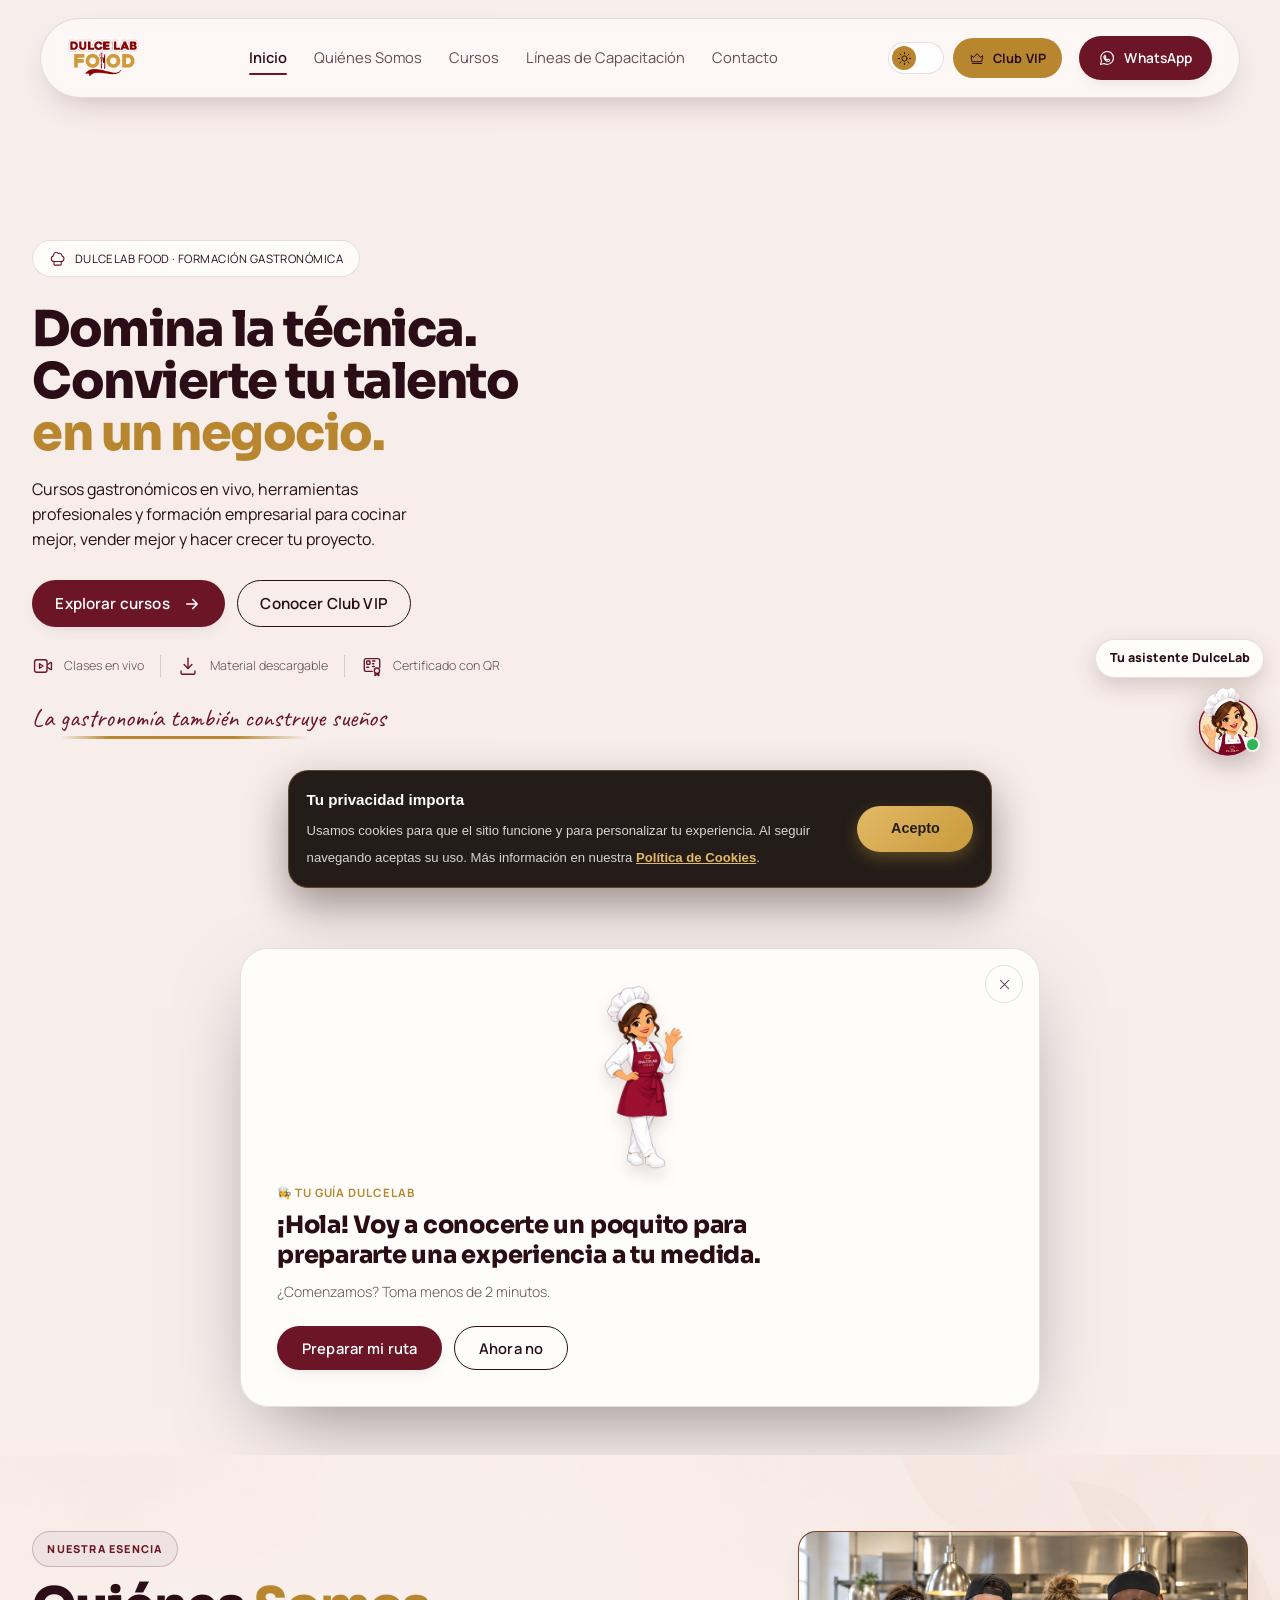
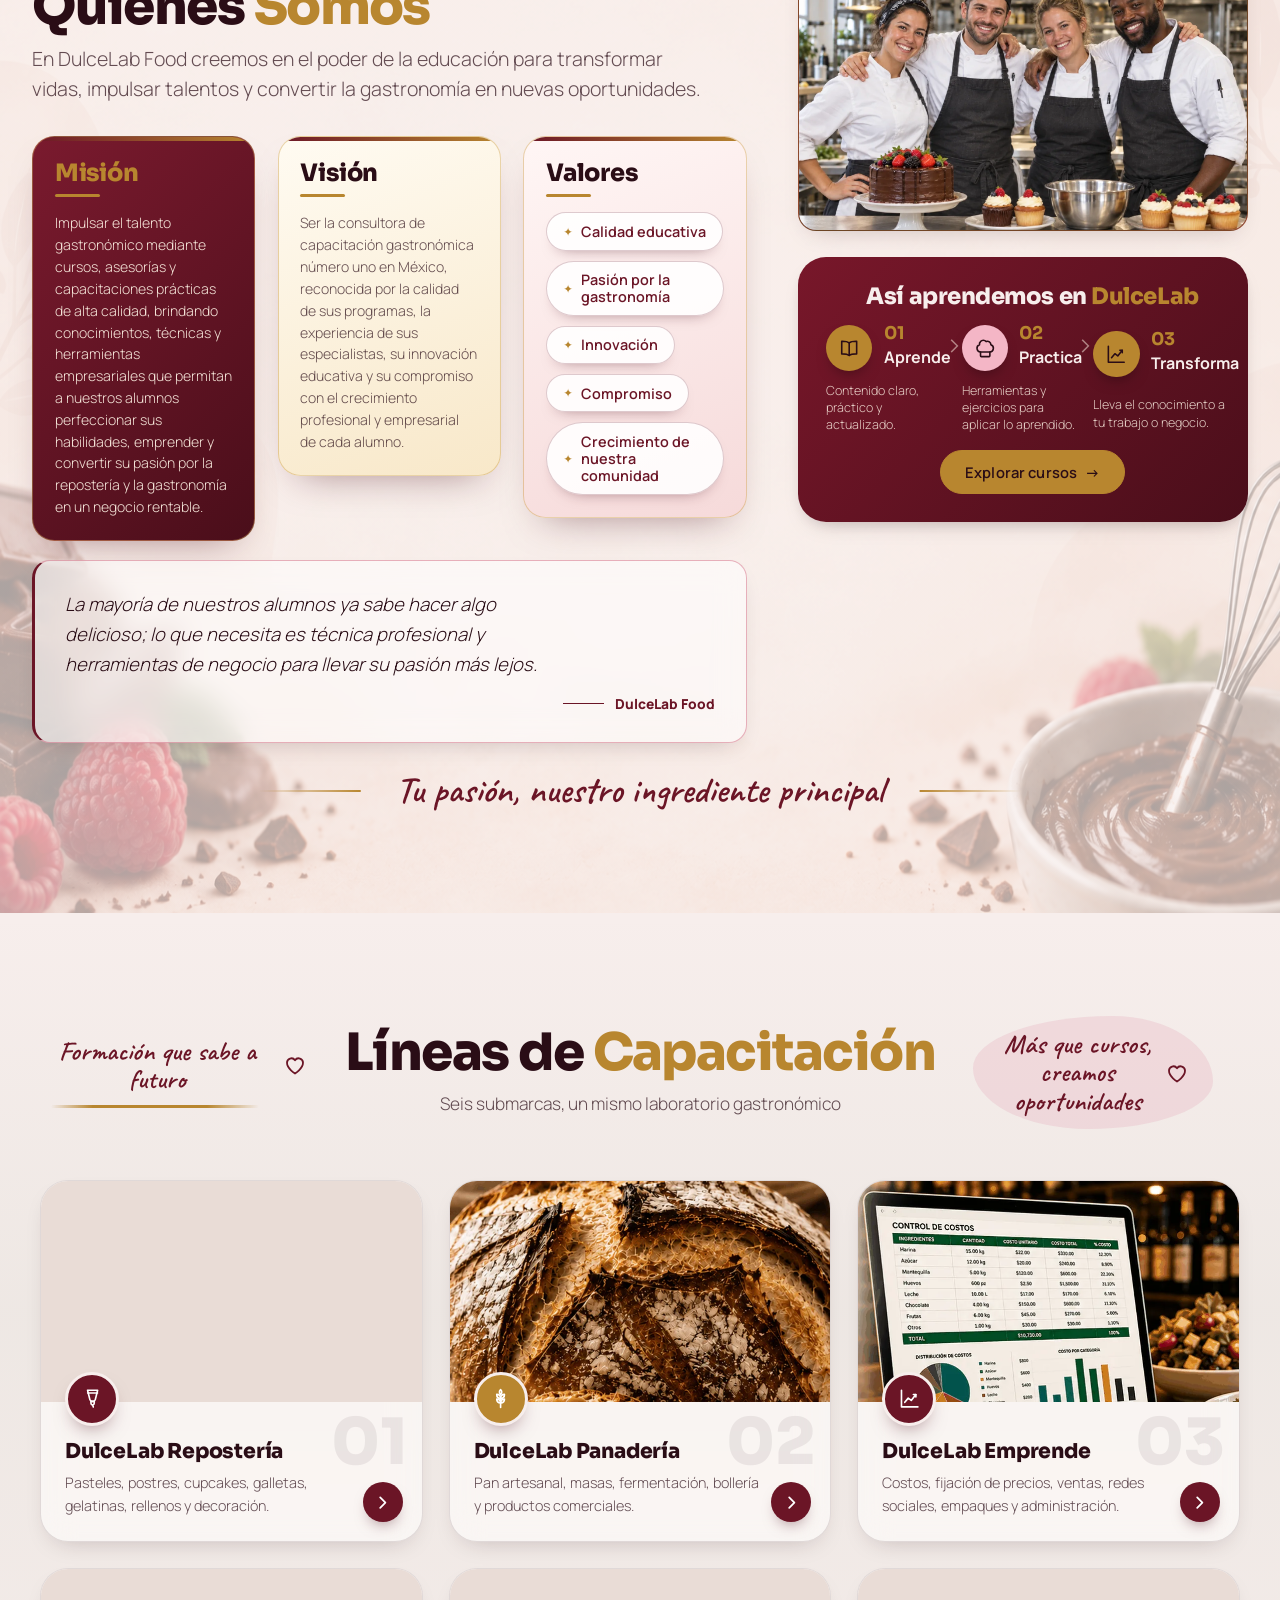
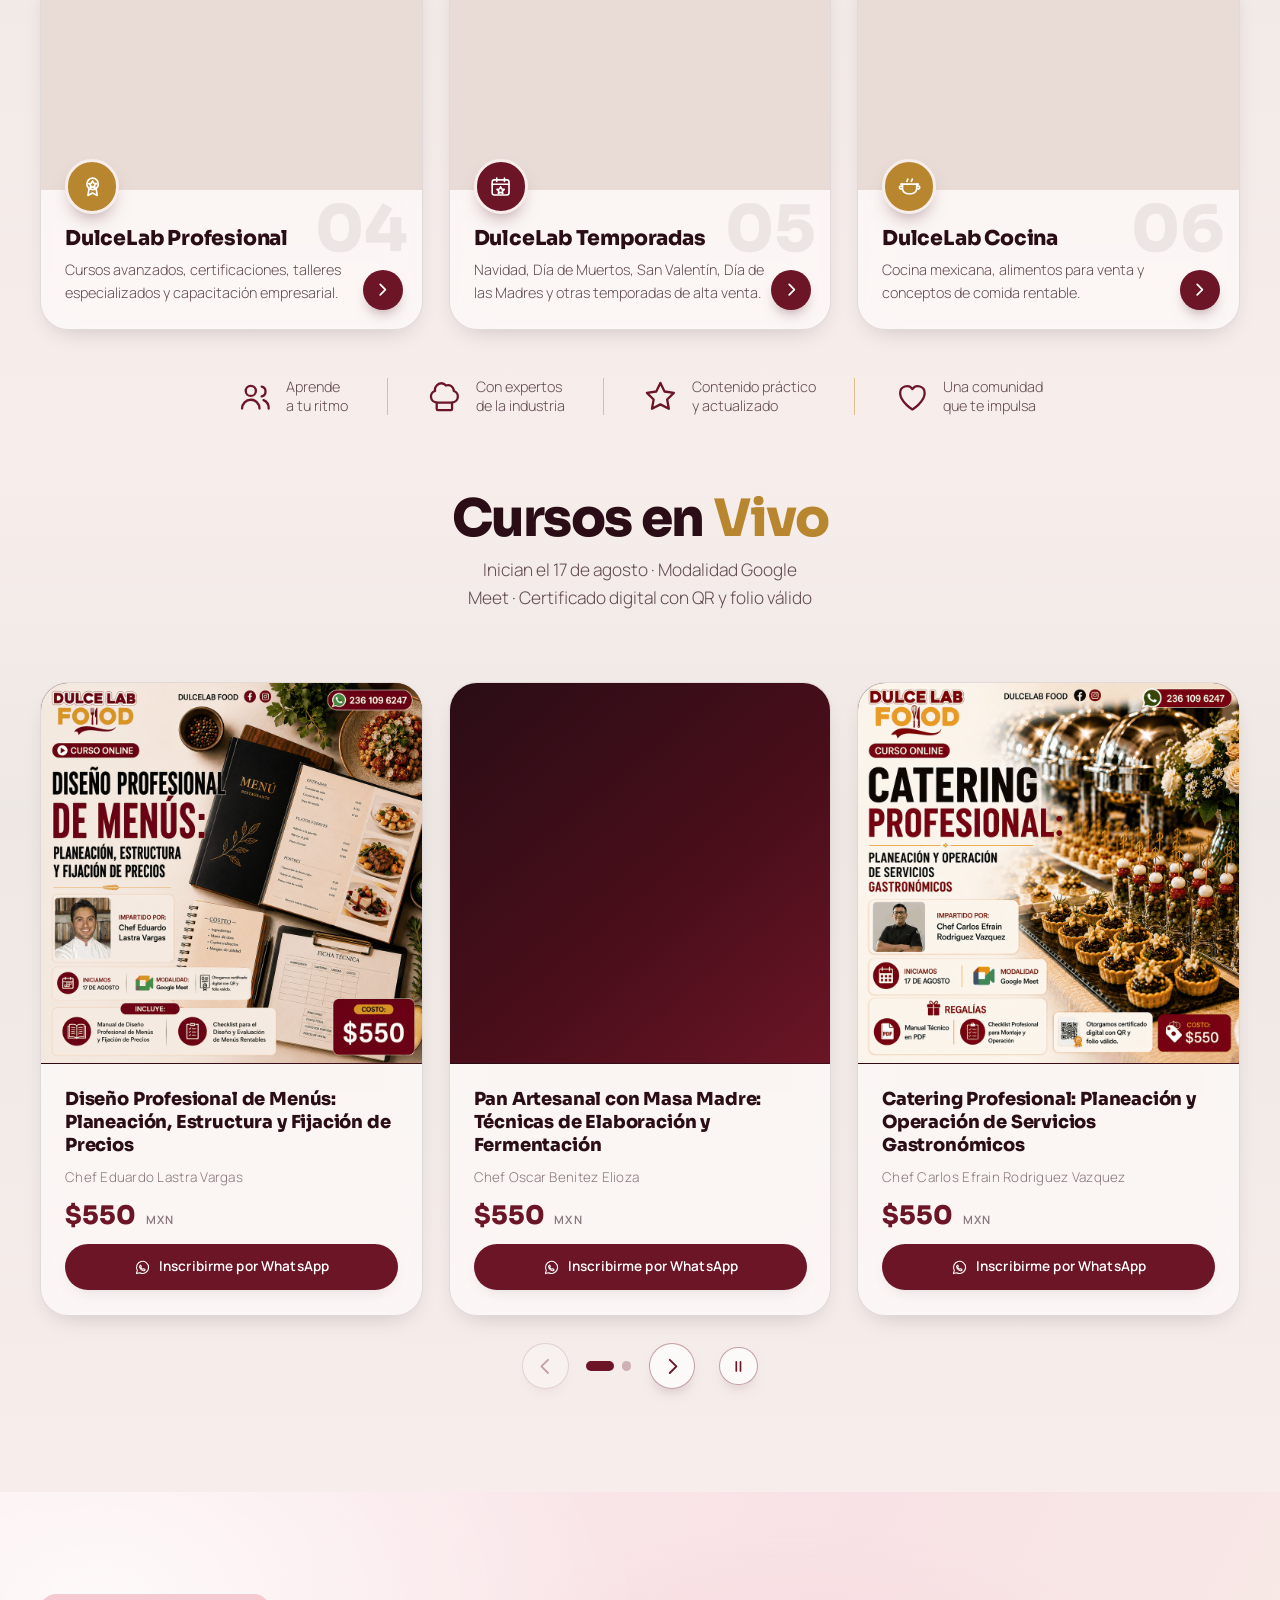
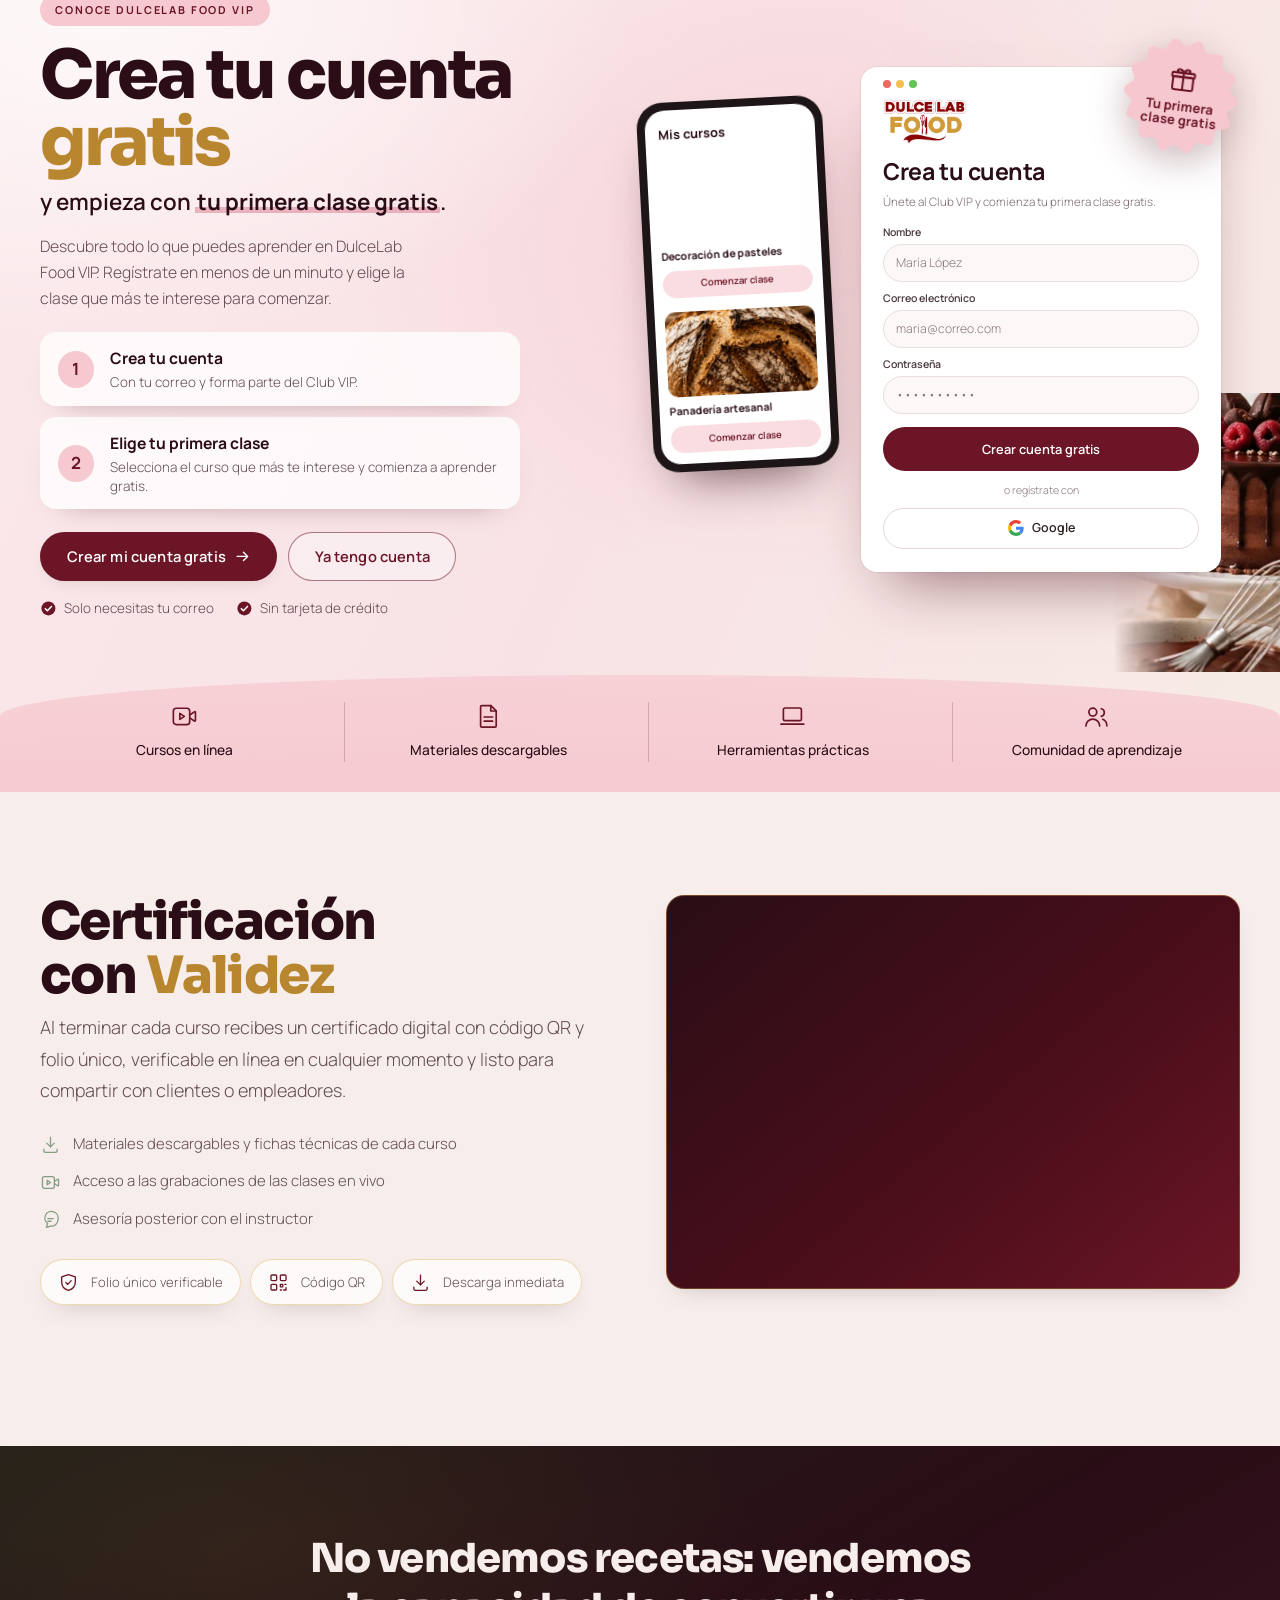
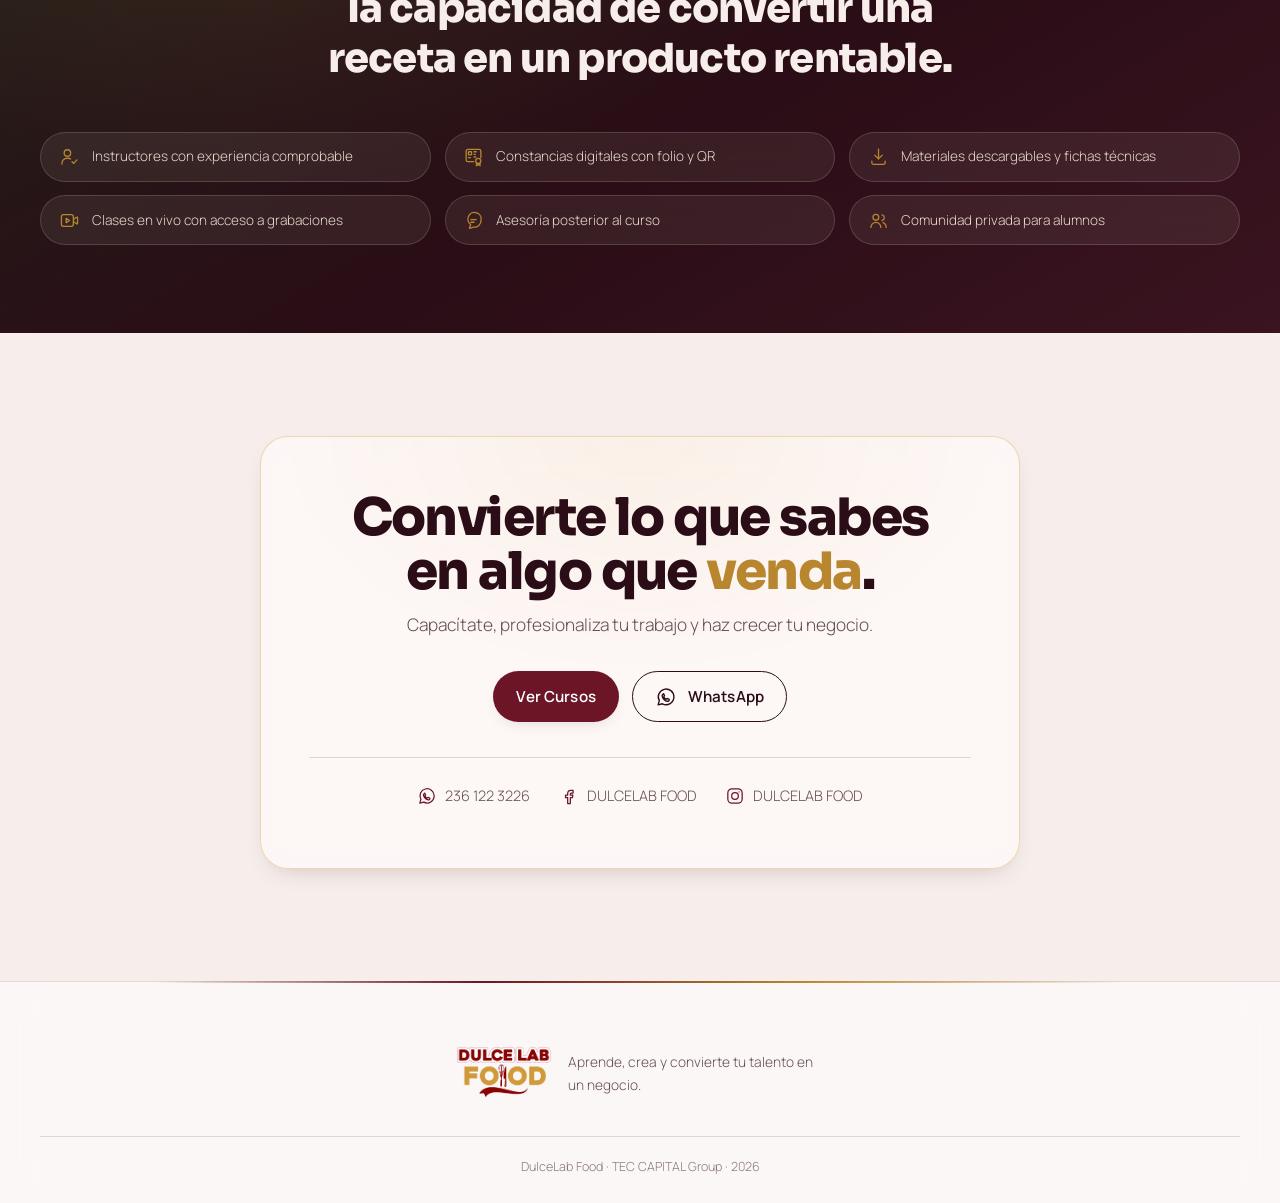
==== index.html @ db701cca "Club VIP: rediseno con registro, maqueta de celular y franja de beneficios Co-Authored-By: Claude So" ====
<!DOCTYPE html>
<html lang="es-MX" data-theme="light">
<head>
<meta charset="UTF-8">
<meta name="viewport" content="width=device-width, initial-scale=1, viewport-fit=cover">
<title>DulceLab Food | Capacitación Gastronómica y Emprendimiento</title>
<meta name="description" content="Aprende, crea y convierte tu talento en un negocio. Consultora mexicana de capacitación gastronómica y emprendimiento.">
<meta name="theme-color" content="#F7EEEC">
<meta name="author" content="DulceLab Food · TEC CAPITAL Group">

<link rel="icon" href="assets/favicon.ico" sizes="any">
<link rel="icon" type="image/png" sizes="32x32" href="assets/favicon-32.png">
<link rel="apple-touch-icon" sizes="180x180" href="assets/favicon-180.png">

<meta property="og:type" content="website">
<meta property="og:locale" content="es_MX">
<meta property="og:site_name" content="DulceLab Food">
<meta property="og:title" content="DulceLab Food | Capacitación Gastronómica y Emprendimiento">
<meta property="og:description" content="Aprende, crea y convierte tu talento en un negocio. Consultora mexicana de capacitación gastronómica y emprendimiento.">
<meta property="og:url" content="https://dulcelabfood.com/">
<meta property="og:image" content="https://dulcelabfood.com/assets/og-image.png">
<meta name="twitter:card" content="summary_large_image">
<meta name="twitter:title" content="DulceLab Food | Capacitación Gastronómica y Emprendimiento">
<meta name="twitter:description" content="Aprende, crea y convierte tu talento en un negocio. Consultora mexicana de capacitación gastronómica y emprendimiento.">
<meta name="twitter:image" content="https://dulcelabfood.com/assets/og-image.png">

<link rel="preconnect" href="https://fonts.googleapis.com">
<link rel="preconnect" href="https://fonts.gstatic.com" crossorigin>
<link href="https://fonts.googleapis.com/css2?family=Sora:wght@600;700;800&family=Manrope:wght@300;400;500;600;700&family=Caveat:wght@600&display=swap" rel="stylesheet">
<link rel="stylesheet" href="css/styles.css?v=20261007-10">
<style>
  /* Botón de acceso al Club VIP (club.dulcelabfood.com) — mismo layout que el de WhatsApp, color propio */
  .btn--vip{background:var(--dorado);color:var(--chocolate);border:none;font-weight:700}
  .btn--vip:hover{filter:brightness(1.06)}
  .btn--vip + .btn--wa{margin-left:8px}
</style>

<script type="application/ld+json">
{
  "@context": "https://schema.org",
  "@type": "Organization",
  "name": "DulceLab Food",
  "alternateName": "DULCE LAB FOOD",
  "url": "https://dulcelabfood.com/",
  "logo": "https://dulcelabfood.com/assets/logo.png",
  "image": "https://dulcelabfood.com/assets/og-image.png",
  "description": "Consultora mexicana de capacitación gastronómica y emprendimiento. Aprende, crea y convierte tu talento en un negocio.",
  "telephone": "+52 236 122 3226",
  "areaServed": "MX",
  "parentOrganization": { "@type": "Organization", "name": "TEC CAPITAL Group" },
  "contactPoint": {
    "@type": "ContactPoint",
    "telephone": "+52 236 122 3226",
    "contactType": "customer service",
    "availableLanguage": ["es-MX"]
  }
}
</script>
<script>
  // Evita el flash de tema: se aplica antes del primer pintado.
  // La primera visita siempre abre en claro; solo manda la eleccion guardada.
  try {
    document.documentElement.setAttribute('data-theme',
      localStorage.getItem('dlf-theme') === 'dark' ? 'dark' : 'light');
  } catch (e) {}
  // Sólo ocultamos el contenido animable si el JS está vivo: sin JS, todo se ve.
  document.documentElement.classList.add('rv-ready');
</script>
</head>
<body>

<!-- ============ SPRITE DE ICONOS SVG (trazo 1.5) ============ -->
<svg class="sprite" aria-hidden="true" focusable="false" xmlns="http://www.w3.org/2000/svg">
  <defs>
    <symbol id="i-whisk" viewBox="0 0 24 24">
      <path d="M12 2.5v6.6"/>
      <path d="M12 9.1c-3.4 1.7-4.9 6-2.9 10.4a3.2 3.2 0 0 0 5.8 0c2-4.4.5-8.7-2.9-10.4Z"/>
      <path d="M12 9.5v11.5"/>
    </symbol>
    <symbol id="i-hat" viewBox="0 0 24 24">
      <path d="M7 16h10a3.9 3.9 0 0 0 1.1-7.6 3.7 3.7 0 0 0-5.1-3.5 3.8 3.8 0 0 0-6 0A3.7 3.7 0 0 0 5.9 8.4 3.9 3.9 0 0 0 7 16Z"/>
      <path d="M7 16v4.2a.8.8 0 0 0 .8.8h8.4a.8.8 0 0 0 .8-.8V16"/>
    </symbol>
    <symbol id="i-flask" viewBox="0 0 24 24">
      <path d="M9.3 2.9h5.4"/>
      <path d="M10.5 2.9v6.3L5.6 18a2 2 0 0 0 1.7 3h9.4a2 2 0 0 0 1.7-3l-4.9-8.8V2.9"/>
      <path d="M7.7 15.2h8.6"/>
      <path d="M10.8 17.9h.01M13.4 19.1h.01"/>
    </symbol>
    <symbol id="i-piping" viewBox="0 0 24 24">
      <path d="M6.8 3.4h10.4l-2.4 9.7a2.4 2.4 0 0 1-2.3 1.8h-1a2.4 2.4 0 0 1-2.3-1.8Z"/>
      <path d="M6.9 6.2h10.2"/>
      <path d="M10.3 14.9h3.4v2a1.7 1.7 0 0 1-3.4 0Z"/>
      <path d="M12 18.6c0 .9.7 1.2.7 2.2"/>
    </symbol>
    <symbol id="i-wheat" viewBox="0 0 24 24">
      <path d="M12 21.2v-9.4"/>
      <path d="M12 11.8c-2.6 0-4-1.6-4-4.1 2.6 0 4 1.6 4 4.1Z"/>
      <path d="M12 11.8c2.6 0 4-1.6 4-4.1-2.6 0-4 1.6-4 4.1Z"/>
      <path d="M12 16.6c-2.6 0-4-1.6-4-4.1 2.6 0 4 1.6 4 4.1Z"/>
      <path d="M12 16.6c2.6 0 4-1.6 4-4.1-2.6 0-4 1.6-4 4.1Z"/>
      <path d="M12 7.7c-1.6-1.6-1.6-3.5 0-5 1.6 1.5 1.6 3.4 0 5Z"/>
    </symbol>
    <symbol id="i-cert" viewBox="0 0 24 24">
      <path d="M20.4 13.4V5.9a2 2 0 0 0-2-2H5.6a2 2 0 0 0-2 2v10a2 2 0 0 0 2 2h6.6"/>
      <rect x="6.2" y="6.6" width="3.6" height="3.6" rx=".7"/>
      <path d="M6.2 13.3h2.2M12.6 6.6h2.6M12.6 9.6h1.4M12.6 12.6h2"/>
      <circle cx="17.4" cy="17.1" r="2.9"/>
      <path d="m15.7 19.5-.5 2.9 2.2-1.2 2.2 1.2-.5-2.9"/>
    </symbol>
    <symbol id="i-sun" viewBox="0 0 24 24">
      <circle cx="12" cy="12" r="4.2"/>
      <path d="M12 2.4v2.2M12 19.4v2.2M4.2 12H2M22 12h-2.2M6.5 6.5 4.9 4.9M19.1 19.1l-1.6-1.6M17.5 6.5l1.6-1.6M4.9 19.1l1.6-1.6"/>
    </symbol>
    <symbol id="i-moon" viewBox="0 0 24 24">
      <path d="M20.5 14.4A8.6 8.6 0 0 1 9.6 3.5a8.6 8.6 0 1 0 10.9 10.9Z"/>
    </symbol>
    <symbol id="i-whatsapp" viewBox="0 0 24 24">
      <path d="M20.6 11.8a8.5 8.5 0 0 1-12.5 7.6L3.4 20.6l1.3-4.6A8.5 8.5 0 1 1 20.6 11.8Z"/>
      <path d="M9 8.5c.3 0 .5.2.6.4l.7 1.5c.1.3 0 .6-.2.8l-.4.4c-.2.2-.2.4-.1.6a7 7 0 0 0 2.2 2.2c.2.1.4.1.6-.1l.4-.4c.2-.2.5-.3.8-.2l1.5.7c.2.1.4.3.4.6 0 1-.9 1.8-1.9 1.7-2.7-.3-5.5-3.1-5.8-5.8-.1-1 .7-1.9 1.7-1.9Z"/>
    </symbol>
    <symbol id="i-facebook" viewBox="0 0 24 24">
      <path d="M14.6 8.4h2.3V5.2h-2.7c-2.3 0-3.8 1.5-3.8 3.9v1.7H7.8v3.2h2.6V21h3.2v-7h2.5l.5-3.2h-3V9.5c0-.7.3-1.1 1-1.1Z"/>
    </symbol>
    <symbol id="i-instagram" viewBox="0 0 24 24">
      <rect x="3.4" y="3.4" width="17.2" height="17.2" rx="5"/>
      <circle cx="12" cy="12" r="4"/>
      <path d="M16.9 7.1h.01"/>
    </symbol>
    <symbol id="i-scroll" viewBox="0 0 24 40">
      <path d="M12 2v24"/>
      <path d="m6.5 21.5 5.5 5.5 5.5-5.5"/>
    </symbol>

    <!-- Fase 2 -->
    <symbol id="i-target" viewBox="0 0 24 24">
      <circle cx="12" cy="12" r="8.6"/>
      <circle cx="12" cy="12" r="4.8"/>
      <circle cx="12" cy="12" r="1.2"/>
    </symbol>
    <symbol id="i-star" viewBox="0 0 24 24">
      <path d="m12 3.2 2.7 5.6 6.1.9-4.4 4.3 1.1 6.1-5.5-2.9-5.5 2.9 1.1-6.1-4.4-4.3 6.1-.9Z"/>
    </symbol>
    <symbol id="i-chart" viewBox="0 0 24 24">
      <path d="M3.6 3.4v17.2h17"/>
      <path d="m7 15.8 3.6-4.3 3.1 2.4 4.8-6.1"/>
      <path d="M15.9 7.8h2.6v2.6"/>
    </symbol>
    <symbol id="i-book" viewBox="0 0 24 24">
      <path d="M12 6.2C10.4 4.9 8 4.4 4 4.5v13.6c4-.1 6.4.4 8 1.7 1.6-1.3 4-1.8 8-1.7V4.5c-4-.1-6.4.4-8 1.7Z"/>
      <path d="M12 6.2v13.6"/>
    </symbol>
    <symbol id="i-eye" viewBox="0 0 24 24">
      <path d="M2 12s3.6-6.5 10-6.5S22 12 22 12s-3.6 6.5-10 6.5S2 12 2 12Z"/>
      <circle cx="12" cy="12" r="3"/>
    </symbol>
    <symbol id="i-gem" viewBox="0 0 24 24">
      <path d="M6.5 4h11l4 5.2L12 20.5 2.5 9.2l4-5.2Z"/>
      <path d="M2.5 9.2h19M9 4l-1.6 5.2L12 20.5M15 4l1.6 5.2L12 20.5"/>
    </symbol>
    <symbol id="i-heart" viewBox="0 0 24 24">
      <path d="M12 20.5s-8-4.9-8-10.7A4.4 4.4 0 0 1 12 7.2a4.4 4.4 0 0 1 8 2.6c0 5.8-8 10.7-8 10.7Z"/>
    </symbol>
    <symbol id="i-medal" viewBox="0 0 24 24">
      <circle cx="12" cy="9.2" r="5.9"/>
      <path d="m12 6.1 1.2 2.4 2.7.4-2 1.9.5 2.6-2.4-1.3-2.4 1.3.5-2.6-2-1.9 2.7-.4Z"/>
      <path d="m8.3 14.4-1.1 6.8 4.8-2.6 4.8 2.6-1.1-6.8"/>
    </symbol>
    <symbol id="i-calendar-star" viewBox="0 0 24 24">
      <rect x="3.3" y="5" width="17.4" height="15.7" rx="2.2"/>
      <path d="M3.3 9.6h17.4"/>
      <path d="M8 3.3v3.4M16 3.3v3.4"/>
      <path d="m12 12.2 1.1 2.3 2.6.4-1.9 1.8.5 2.5-2.3-1.2-2.3 1.2.5-2.5-1.9-1.8 2.6-.4Z"/>
    </symbol>
    <symbol id="i-pot" viewBox="0 0 24 24">
      <path d="M2.9 9.4h18.2"/>
      <path d="M4.6 9.4v4.4a5.6 5.6 0 0 0 5.6 5.6h3.6a5.6 5.6 0 0 0 5.6-5.6V9.4"/>
      <path d="M4.6 11.5H2.9a1.4 1.4 0 0 0 0 2.8h1.7M19.4 11.5h1.7a1.4 1.4 0 0 1 0 2.8h-1.7"/>
      <path d="M9.2 6.7c0-1.1 1-1.5 1-2.6M13.8 6.7c0-1.1 1-1.5 1-2.6"/>
    </symbol>
    <symbol id="i-user-check" viewBox="0 0 24 24">
      <circle cx="9.6" cy="8" r="3.7"/>
      <path d="M3.4 20.6v-1a5.6 5.6 0 0 1 5.6-5.6h1.4a5.6 5.6 0 0 1 2.9.8"/>
      <path d="m14.9 18 1.9 1.9 3.6-4"/>
    </symbol>
    <symbol id="i-download" viewBox="0 0 24 24">
      <path d="M12 3.5v11.2"/>
      <path d="m7.7 10.4 4.3 4.3 4.3-4.3"/>
      <path d="M4.4 17.4v1.6a2 2 0 0 0 2 2h11.2a2 2 0 0 0 2-2v-1.6"/>
    </symbol>
    <symbol id="i-live" viewBox="0 0 24 24">
      <rect x="2.8" y="5.2" width="13.6" height="13.6" rx="2.4"/>
      <path d="m16.8 10.6 3.4-2.4a.6.6 0 0 1 1 .5v6.6a.6.6 0 0 1-1 .5l-3.4-2.4"/>
      <path d="m8.2 9.5 3.8 2.5-3.8 2.5Z"/>
    </symbol>
    <symbol id="i-chat" viewBox="0 0 24 24">
      <path d="M20.6 12a7.6 7.6 0 0 1-8.4 7.6l-4.9 1.4 1.4-4.4A7.6 7.6 0 1 1 20.6 12Z"/>
      <path d="M9 11h6M9 14h3.6"/>
    </symbol>
    <symbol id="i-community" viewBox="0 0 24 24">
      <circle cx="9" cy="8.4" r="3.3"/>
      <path d="M3.3 19.9a5.7 5.7 0 0 1 11.4 0"/>
      <path d="M16.1 5.6a3.3 3.3 0 0 1 0 6.4"/>
      <path d="M17.3 14.4a5.7 5.7 0 0 1 3.4 5.5"/>
    </symbol>
    <symbol id="i-close" viewBox="0 0 24 24">
      <path d="m6.2 6.2 11.6 11.6M17.8 6.2 6.2 17.8"/>
    </symbol>
    <symbol id="i-chev-left" viewBox="0 0 24 24">
      <path d="M15 4.4 7.4 12 15 19.6"/>
    </symbol>
    <symbol id="i-chev-right" viewBox="0 0 24 24">
      <path d="M9 4.4 16.6 12 9 19.6"/>
    </symbol>
    <symbol id="i-shield" viewBox="0 0 24 24">
      <path d="M12 2.9 19.8 5.6v5.9c0 4.3-3.1 8.2-7.8 9.6-4.7-1.4-7.8-5.3-7.8-9.6V5.6Z"/>
      <path d="m8.9 12 2.2 2.2 4-4.3"/>
    </symbol>
    <symbol id="i-qr" viewBox="0 0 24 24">
      <rect x="3.4" y="3.4" width="6.5" height="6.5" rx="1.3"/>
      <rect x="14.1" y="3.4" width="6.5" height="6.5" rx="1.3"/>
      <rect x="3.4" y="14.1" width="6.5" height="6.5" rx="1.3"/>
      <path d="M14.1 14.1h2.8v2.8h-2.8Z"/>
      <path d="M20.6 14.1h-1.4M20.6 17.9v2.7h-2.7M14.1 20.6h1.4"/>
    </symbol>
    <symbol id="i-zoom" viewBox="0 0 24 24">
      <circle cx="10.8" cy="10.8" r="6.7"/>
      <path d="m20.6 20.6-5.1-5.1"/>
      <path d="M10.8 8.2v5.2M8.2 10.8h5.2"/>
    </symbol>
    <symbol id="i-crown" viewBox="0 0 24 24">
      <path d="m3.5 8.4 3.3 2.7L12 5.4l5.2 5.7 3.3-2.7-1.4 9.2H4.9Z"/>
      <path d="M4.9 20.2h14.2"/>
    </symbol>
    <symbol id="i-cap" viewBox="0 0 24 24">
      <path d="M2.5 9.2 12 4.5l9.5 4.7L12 13.9Z"/>
      <path d="M6.5 11.4v4.3c0 1.3 2.5 2.8 5.5 2.8s5.5-1.5 5.5-2.8v-4.3"/>
      <path d="M21.5 9.2v5.3"/>
    </symbol>
    <symbol id="i-doc" viewBox="0 0 24 24">
      <path d="M6.5 3h7.6l4.4 4.4V20a1 1 0 0 1-1 1H6.5a1 1 0 0 1-1-1V4a1 1 0 0 1 1-1Z"/>
      <path d="M14 3v4.5h4.5M8.5 12.5h7M8.5 16h7"/>
    </symbol>
    <symbol id="i-laptop" viewBox="0 0 24 24">
      <rect x="4.5" y="5" width="15" height="10.5" rx="1.4"/>
      <path d="M2.5 18.5h19M9.5 18.5h5"/>
    </symbol>
    <symbol id="i-lock" viewBox="0 0 24 24">
      <rect x="5" y="10.5" width="14" height="10" rx="2"/>
      <path d="M8.5 10.5V8a3.5 3.5 0 0 1 7 0v2.5"/>
    </symbol>
    <symbol id="i-arrow" viewBox="0 0 24 24">
      <path d="M4.5 12h15M13.5 6l6 6-6 6"/>
    </symbol>
    <symbol id="i-gift" viewBox="0 0 24 24">
      <rect x="4" y="10" width="16" height="10.5" rx="1.5"/>
      <rect x="3" y="7" width="18" height="3.5" rx="1"/>
      <path d="M12 7v13.5M12 7C10.8 3.6 6.8 3.8 7 5.6 7.2 7.2 10 7 12 7Zm0 0c1.2-3.4 5.2-3.2 5-1.4-.2 1.6-3 1.4-5 1.4Z"/>
    </symbol>
    <symbol id="i-check-circle" viewBox="0 0 24 24">
      <circle cx="12" cy="12" r="10" fill="currentColor" stroke="none"/>
      <path d="m7.6 12.4 3 3 5.8-6.2" stroke="#fff" stroke-width="2.2"/>
    </symbol>
  </defs>
</svg>

<a class="skip-link" href="#hero">Saltar al contenido</a>

<!-- ============ NAVBAR ============ -->
<header class="nav" id="nav">
  <div class="nav__inner">
    <a class="brand" href="#hero" aria-label="DulceLab Food, inicio">
      <img class="brand__mark" src="assets/logo.png" alt="Logo DulceLab Food" width="63" height="34">
      <span class="brand__text">DULCELAB<span class="brand__accent">FOOD</span></span>
    </a>

    <nav class="nav__links" id="navLinks" aria-label="Navegación principal">
      <a href="#hero" class="nav__link is-active">Inicio</a>
      <a href="#quienes-somos" class="nav__link">Quiénes Somos</a>
      <a href="#cursos" class="nav__link">Cursos</a>
      <a href="#lineas" class="nav__link">Líneas de Capacitación</a>
      <a href="#contacto" class="nav__link">Contacto</a>
      <a class="btn btn--vip nav__wa-mobile" href="https://club.dulcelabfood.com/vip-auth.html" target="_blank" rel="noopener">
        <svg class="ico" aria-hidden="true"><use href="#i-crown"></use></svg><span>Club VIP</span>
      </a>
      <a class="btn btn--wa nav__wa-mobile" href="https://wa.me/522361223226" target="_blank" rel="noopener">
        <svg class="ico" aria-hidden="true"><use href="#i-whatsapp"></use></svg><span>WhatsApp</span>
      </a>
    </nav>

    <div class="nav__actions">
      <button class="theme-toggle" id="themeToggle" type="button" aria-label="Cambiar modo día/noche" aria-pressed="false">
        <span class="theme-toggle__orb">
          <svg class="ico ico--sun" aria-hidden="true"><use href="#i-sun"></use></svg>
          <svg class="ico ico--moon" aria-hidden="true"><use href="#i-moon"></use></svg>
        </span>
      </button>
      <a class="btn btn--vip nav__wa" href="https://club.dulcelabfood.com/vip-auth.html" target="_blank" rel="noopener">
        <svg class="ico" aria-hidden="true"><use href="#i-crown"></use></svg><span>Club VIP</span>
      </a>
      <a class="btn btn--wa nav__wa" href="https://wa.me/522361223226" target="_blank" rel="noopener">
        <svg class="ico" aria-hidden="true"><use href="#i-whatsapp"></use></svg><span>WhatsApp</span>
      </a>
      <button class="burger" id="burger" type="button" aria-label="Abrir menú" aria-expanded="false" aria-controls="navLinks">
        <span></span><span></span><span></span>
      </button>
    </div>
  </div>
</header>
<div class="nav-scrim" id="navScrim" hidden></div>

<main>
<!-- ============ HERO ============ -->
<section class="hero hero--photo" id="hero">
  <div class="hero__media">
    <picture>
      <source media="(max-width:980px)" srcset="assets/hero-cocina-der-mobile.webp">
      <img class="hero__photo-bg" src="assets/hero-cocina-der.webp" width="1920" height="1081"
           alt="Chef decorando un pastel en una cocina profesional"
           loading="eager" decoding="async">
    </picture>

    <span class="hero__pill hero__pill--1 reveal" style="--d:.5s">
      <svg class="ico" aria-hidden="true"><use href="#i-whisk"></use></svg>Repostería</span>
    <span class="hero__pill hero__pill--2 reveal" style="--d:.6s">
      <svg class="ico" aria-hidden="true"><use href="#i-wheat"></use></svg>Panadería</span>
    <span class="hero__pill hero__pill--3 reveal" style="--d:.7s">
      <svg class="ico" aria-hidden="true"><use href="#i-pot"></use></svg>Cocina</span>
    <span class="hero__pill hero__pill--4 reveal" style="--d:.8s">
      <svg class="ico" aria-hidden="true"><use href="#i-chart"></use></svg>Emprende</span>
  </div>

  <div class="hero__wrap">
    <div class="hero__copy">
      <p class="hero__eyebrow reveal" style="--d:.05s">
        <svg class="ico" aria-hidden="true"><use href="#i-hat"></use></svg>
        DulceLab Food · Formación gastronómica
      </p>

      <h1 class="hero__headline reveal" style="--d:.15s">Domina la técnica.<br>Convierte tu talento<br><span class="hero__headline-accent">en un negocio.</span></h1>

      <p class="hero__sub reveal" style="--d:.28s">Cursos gastronómicos en vivo, herramientas profesionales y formación empresarial para cocinar mejor, vender mejor y hacer crecer tu proyecto.</p>

      <div class="hero__ctas hero__ctas--split reveal" style="--d:.38s">
        <a class="btn btn--primary" href="#cursos">Explorar cursos <svg class="btn__arrow" viewBox="0 0 24 24" width="18" height="18" fill="none" stroke="currentColor" stroke-width="2.2" stroke-linecap="round" stroke-linejoin="round" aria-hidden="true"><path d="M5 12h14M13 6l6 6-6 6"/></svg></a>
        <a class="btn btn--ghost" href="https://club.dulcelabfood.com" target="_blank" rel="noopener">Conocer Club VIP</a>
      </div>

      <ul class="hero__features reveal" style="--d:.48s">
        <li><svg class="ico" aria-hidden="true"><use href="#i-live"></use></svg>Clases en vivo</li>
        <li><svg class="ico" aria-hidden="true"><use href="#i-download"></use></svg>Material descargable</li>
        <li><svg class="ico" aria-hidden="true"><use href="#i-cert"></use></svg>Certificado con QR</li>
      </ul>

      <p class="hero__note reveal" style="--d:.56s">La gastronomía también construye sueños</p>
    </div>
  </div>

  <a class="scroll-cue" href="#quienes-somos" aria-label="Desplazarse hacia abajo">
    <span class="scroll-cue__label">Descubre más</span>
    <svg class="scroll-cue__ico" viewBox="0 0 24 40" aria-hidden="true"><use href="#i-scroll"></use></svg>
  </a>
</section>

<!-- ============ ENCUESTA (dentro de la página, debajo de la portada) ============
     Aparece mientras no se haya contestado; al terminarla ya no vuelve a salir.
     Para volver a verla al probar: agregar ?encuesta=1 a la dirección. -->
<section class="section section--encuesta" id="descubre-ruta" aria-label="Encuesta rápida" hidden>
  <div class="encuesta" id="encuesta">
    <div class="encuesta__card">
      <button class="encuesta__close" type="button" id="encuestaClose" aria-label="Ocultar encuesta">
        <svg class="ico" aria-hidden="true"><use href="#i-close"></use></svg>
      </button>
      <div class="encuesta__progress" id="encuestaProgressWrap"><div class="encuesta__progress-bar" id="encuestaProgressBar"></div></div>
      <div class="encuesta__body" id="encuestaBody"></div>
    </div>
  </div>
</section>

<!-- ============ QUIÉNES SOMOS ============ -->
<section class="section section--about" id="quienes-somos">
  <div class="section__inner about">
    <div class="about__text" data-rv-group>
      <p class="about__eyebrow rv">Nuestra esencia</p>
      <h2 class="section__title rv">Quiénes <span class="accent">Somos</span></h2>
      <p class="about__lead rv">En DulceLab Food creemos en el poder de la educación para transformar vidas, impulsar talentos y convertir la gastronomía en nuevas oportunidades.</p>

      <div class="about__cards about__cards--essence">
        <article class="card card--mv rv">
          <h3 class="card__title">Misión</h3>
          <p class="card__body">Impulsar el talento gastronómico mediante cursos, asesorías y capacitaciones prácticas de alta calidad, brindando conocimientos, técnicas y herramientas empresariales que permitan a nuestros alumnos perfeccionar sus habilidades, emprender y convertir su pasión por la repostería y la gastronomía en un negocio rentable.</p>
        </article>

        <article class="card card--mv rv">
          <h3 class="card__title">Visión</h3>
          <p class="card__body">Ser la consultora de capacitación gastronómica número uno en México, reconocida por la calidad de sus programas, la experiencia de sus especialistas, su innovación educativa y su compromiso con el crecimiento profesional y empresarial de cada alumno.</p>
        </article>

        <article class="card card--mv card--values rv">
          <h3 class="card__title">Valores</h3>
          <ul class="about__values">
            <li>Calidad educativa</li>
            <li>Pasión por la gastronomía</li>
            <li>Innovación</li>
            <li>Compromiso</li>
            <li>Crecimiento de nuestra comunidad</li>
          </ul>
        </article>
      </div>
    </div>

    <div class="about__media rv">
      <p class="about__nota">Más que cursos, creamos oportunidades<svg class="ico" aria-hidden="true"><use href="#i-heart"></use></svg></p>
      <figure class="media media--about tilt-soft">
        <img src="assets/quienes-somos-equipo-pastel.webp" width="1536" height="1024"
             alt="Equipo de chefs sonriendo en una cocina profesional con un pastel de chocolate y cupcakes"
             loading="lazy" decoding="async"
             onload="this.parentNode.classList.add('is-loaded')"
             onerror="this.parentNode.classList.add('is-broken')">
        <span class="media__fb" aria-hidden="true">
          <svg class="ico" aria-hidden="true"><use href="#i-whisk"></use></svg>
          <span class="media__fb-label">Quiénes Somos</span>
        </span>
      </figure>
      <aside class="about__journey rv" aria-label="Cómo aprendemos en DulceLab">
        <h3>Así aprendemos en <span>DulceLab</span></h3>
        <ol>
          <li><i class="j__ico" aria-hidden="true"><svg class="ico"><use href="#i-book"></use></svg></i><b>01</b><strong>Aprende</strong><span>Contenido claro, práctico y actualizado.</span></li>
          <li><i class="j__ico j__ico--rosa" aria-hidden="true"><svg class="ico"><use href="#i-hat"></use></svg></i><b>02</b><strong>Practica</strong><span>Herramientas y ejercicios para aplicar lo aprendido.</span></li>
          <li><i class="j__ico" aria-hidden="true"><svg class="ico"><use href="#i-chart"></use></svg></i><b>03</b><strong>Transforma</strong><span>Lleva el conocimiento a tu trabajo o negocio.</span></li>
        </ol>
        <a class="btn btn--gold" href="#cursos">Explorar cursos <span aria-hidden="true">→</span></a>
      </aside>
    </div>

    <blockquote class="quote rv">
      <p>La mayoría de nuestros alumnos ya sabe hacer algo delicioso; lo que necesita es técnica profesional y herramientas de negocio para llevar su pasión más lejos.</p>
      <cite>DulceLab Food</cite>
    </blockquote>

    <p class="about__cierre rv">Tu pasión, nuestro ingrediente principal</p>

  </div>
</section>

<!-- ============ LÍNEAS DE CAPACITACIÓN ============ -->
<section class="section section--lines" id="lineas">
  <div class="section__inner">
    <header class="section__head lineas__head" data-rv-group>
      <p class="lineas__nota lineas__nota--izq rv">Formación que sabe a futuro<svg class="ico" aria-hidden="true"><use href="#i-heart"></use></svg></p>
      <div class="lineas__titulo">
        <h2 class="section__title rv">Líneas de <span class="accent">Capacitación</span></h2>
        <p class="section__sub rv">Seis submarcas, un mismo laboratorio gastronómico</p>
      </div>
      <p class="lineas__nota lineas__nota--der rv"><span>Más que cursos, creamos oportunidades</span><svg class="ico" aria-hidden="true"><use href="#i-heart"></use></svg></p>
    </header>

    <div class="grid grid--3 lineas__grid" data-rv-group>
      <article class="card card--line rv">
        <figure class="linea__foto"><img src="assets/lineas/reposteria.webp" width="760" height="440" alt="Manos decorando un pastel con cobertura de chocolate" loading="lazy" decoding="async"></figure>
        <div class="linea__cuerpo">
          <span class="card__ico linea__ico" aria-hidden="true"><svg class="ico"><use href="#i-piping"></use></svg></span>
          <span class="card__num" aria-hidden="true">01</span>
          <h3 class="card__title">DulceLab Repostería</h3>
          <p class="card__body">Pasteles, postres, cupcakes, galletas, gelatinas, rellenos y decoración.</p>
        </div>
        <a class="linea__ir" href="#cursos" aria-label="Ver los cursos de DulceLab Repostería"><svg class="ico" aria-hidden="true" viewBox="0 0 24 24"><path d="m9 5.5 6.5 6.5L9 18.5"/></svg></a>
      </article>

      <article class="card card--line rv">
        <figure class="linea__foto"><img src="assets/lineas/panaderia.webp" width="760" height="440" alt="Pan artesanal de masa madre recién horneado" loading="lazy" decoding="async"></figure>
        <div class="linea__cuerpo">
          <span class="card__ico linea__ico" aria-hidden="true"><svg class="ico"><use href="#i-wheat"></use></svg></span>
          <span class="card__num" aria-hidden="true">02</span>
          <h3 class="card__title">DulceLab Panadería</h3>
          <p class="card__body">Pan artesanal, masas, fermentación, bollería y productos comerciales.</p>
        </div>
        <a class="linea__ir" href="#cursos" aria-label="Ver los cursos de DulceLab Panadería"><svg class="ico" aria-hidden="true" viewBox="0 0 24 24"><path d="m9 5.5 6.5 6.5L9 18.5"/></svg></a>
      </article>

      <article class="card card--line rv">
        <figure class="linea__foto"><img src="assets/lineas/emprende.webp" width="760" height="440" alt="Laptop con una hoja de cálculo de control de costos" loading="lazy" decoding="async"></figure>
        <div class="linea__cuerpo">
          <span class="card__ico linea__ico" aria-hidden="true"><svg class="ico"><use href="#i-chart"></use></svg></span>
          <span class="card__num" aria-hidden="true">03</span>
          <h3 class="card__title">DulceLab Emprende</h3>
          <p class="card__body">Costos, fijación de precios, ventas, redes sociales, empaques y administración.</p>
        </div>
        <a class="linea__ir" href="#cursos" aria-label="Ver los cursos de DulceLab Emprende"><svg class="ico" aria-hidden="true" viewBox="0 0 24 24"><path d="m9 5.5 6.5 6.5L9 18.5"/></svg></a>
      </article>

      <article class="card card--line rv">
        <figure class="linea__foto"><img src="assets/lineas/profesional.webp" width="760" height="440" alt="Chefs con gorro en una competencia culinaria" loading="lazy" decoding="async"></figure>
        <div class="linea__cuerpo">
          <span class="card__ico linea__ico" aria-hidden="true"><svg class="ico"><use href="#i-medal"></use></svg></span>
          <span class="card__num" aria-hidden="true">04</span>
          <h3 class="card__title">DulceLab Profesional</h3>
          <p class="card__body">Cursos avanzados, certificaciones, talleres especializados y capacitación empresarial.</p>
        </div>
        <a class="linea__ir" href="#cursos" aria-label="Ver los cursos de DulceLab Profesional"><svg class="ico" aria-hidden="true" viewBox="0 0 24 24"><path d="m9 5.5 6.5 6.5L9 18.5"/></svg></a>
      </article>

      <article class="card card--line rv">
        <figure class="linea__foto"><img src="assets/lineas/temporadas.webp" width="760" height="440" alt="Mesa de canapés y tartaletas para un evento" loading="lazy" decoding="async"></figure>
        <div class="linea__cuerpo">
          <span class="card__ico linea__ico" aria-hidden="true"><svg class="ico"><use href="#i-calendar-star"></use></svg></span>
          <span class="card__num" aria-hidden="true">05</span>
          <h3 class="card__title">DulceLab Temporadas</h3>
          <p class="card__body">Navidad, Día de Muertos, San Valentín, Día de las Madres y otras temporadas de alta venta.</p>
        </div>
        <a class="linea__ir" href="#cursos" aria-label="Ver los cursos de DulceLab Temporadas"><svg class="ico" aria-hidden="true" viewBox="0 0 24 24"><path d="m9 5.5 6.5 6.5L9 18.5"/></svg></a>
      </article>

      <article class="card card--line rv">
        <figure class="linea__foto"><img src="assets/lineas/cocina.webp" width="760" height="440" alt="Chef preparando una salsa en molcajete" loading="lazy" decoding="async"></figure>
        <div class="linea__cuerpo">
          <span class="card__ico linea__ico" aria-hidden="true"><svg class="ico"><use href="#i-pot"></use></svg></span>
          <span class="card__num" aria-hidden="true">06</span>
          <h3 class="card__title">DulceLab Cocina</h3>
          <p class="card__body">Cocina mexicana, alimentos para venta y conceptos de comida rentable.</p>
        </div>
        <a class="linea__ir" href="#cursos" aria-label="Ver los cursos de DulceLab Cocina"><svg class="ico" aria-hidden="true" viewBox="0 0 24 24"><path d="m9 5.5 6.5 6.5L9 18.5"/></svg></a>
      </article>
    </div>

    <ul class="lineas__beneficios" data-rv-group>
      <li class="rv"><svg class="ico" aria-hidden="true"><use href="#i-community"></use></svg><span>Aprende<br>a tu ritmo</span></li>
      <li class="rv"><svg class="ico" aria-hidden="true"><use href="#i-hat"></use></svg><span>Con expertos<br>de la industria</span></li>
      <li class="rv"><svg class="ico" aria-hidden="true"><use href="#i-star"></use></svg><span>Contenido práctico<br>y actualizado</span></li>
      <li class="rv"><svg class="ico" aria-hidden="true"><use href="#i-heart"></use></svg><span>Una comunidad<br>que te impulsa</span></li>
    </ul>
  </div>
</section>

<!-- ============ CURSOS EN VIVO ============ -->
<section class="section section--courses" id="cursos">
  <div class="section__inner">
    <header class="section__head" data-rv-group>
      <h2 class="section__title rv">Cursos en <span class="accent">Vivo</span></h2>
      <p class="section__sub rv">Inician el 17 de agosto · Modalidad Google Meet · Certificado digital con QR y folio válido</p>
    </header>

    <div class="carrusel" id="carruselCursos" role="region" aria-roledescription="carrusel" aria-label="Cursos en vivo">
      <div class="carrusel__viewport" tabindex="0">
        <div class="carrusel__track" id="coursesGrid" data-rv-group>

          <article class="card card--course rv tilt-card">
            <button class="course__flyer media" type="button"
                    data-lightbox="assets/flyers/diseno-menus.png"
                    aria-label="Ampliar flyer del curso Diseño Profesional de Menús">
              <img src="assets/flyers/diseno-menus.png" width="1000" height="1000"
                   alt="Flyer del curso Diseño Profesional de Menús: Planeación, Estructura y Fijación de Precios"
                   loading="lazy" decoding="async"
                   onload="this.parentNode.classList.add('is-loaded')"
                   onerror="this.parentNode.classList.add('is-broken')">
              <span class="media__fb" aria-hidden="true">
                <svg class="ico" aria-hidden="true"><use href="#i-whisk"></use></svg>
                <span class="media__fb-label">Diseño Profesional de Menús</span>
              </span>
              <span class="course__zoom" aria-hidden="true"><svg class="ico"><use href="#i-zoom"></use></svg></span>
            </button>
            <div class="course__body">
              <h3 class="card__title card__title--course">Diseño Profesional de Menús: Planeación, Estructura y Fijación de Precios</h3>
              <p class="course__chef">Chef Eduardo Lastra Vargas</p>
              <p class="course__price">$550 <span>MXN</span></p>
              <a class="btn btn--primary btn--block" target="_blank" rel="noopener"
                 href="https://wa.me/522361223226?text=Hola%2C%20quiero%20informes%20del%20curso%20Dise%C3%B1o%20Profesional%20de%20Men%C3%BAs%3A%20Planeaci%C3%B3n%2C%20Estructura%20y%20Fijaci%C3%B3n%20de%20Precios">
                <svg class="ico" aria-hidden="true"><use href="#i-whatsapp"></use></svg><span>Inscribirme por WhatsApp</span>
              </a>
            </div>
          </article>

          <article class="card card--course rv tilt-card">
            <button class="course__flyer media" type="button"
                    data-lightbox="assets/flyers/pan-artesanal.png"
                    aria-label="Ampliar flyer del curso Pan Artesanal con Masa Madre">
              <img src="assets/flyers/pan-artesanal.png" width="1000" height="1000"
                   alt="Flyer del curso Pan Artesanal con Masa Madre: Técnicas de Elaboración y Fermentación"
                   loading="lazy" decoding="async"
                   onload="this.parentNode.classList.add('is-loaded')"
                   onerror="this.parentNode.classList.add('is-broken')">
              <span class="media__fb" aria-hidden="true">
                <svg class="ico" aria-hidden="true"><use href="#i-whisk"></use></svg>
                <span class="media__fb-label">Pan Artesanal con Masa Madre</span>
              </span>
              <span class="course__zoom" aria-hidden="true"><svg class="ico"><use href="#i-zoom"></use></svg></span>
            </button>
            <div class="course__body">
              <h3 class="card__title card__title--course">Pan Artesanal con Masa Madre: Técnicas de Elaboración y Fermentación</h3>
              <p class="course__chef">Chef Oscar Benitez Elioza</p>
              <p class="course__price">$550 <span>MXN</span></p>
              <a class="btn btn--primary btn--block" target="_blank" rel="noopener"
                 href="https://wa.me/522361223226?text=Hola%2C%20quiero%20informes%20del%20curso%20Pan%20Artesanal%20con%20Masa%20Madre%3A%20T%C3%A9cnicas%20de%20Elaboraci%C3%B3n%20y%20Fermentaci%C3%B3n">
                <svg class="ico" aria-hidden="true"><use href="#i-whatsapp"></use></svg><span>Inscribirme por WhatsApp</span>
              </a>
            </div>
          </article>

          <article class="card card--course rv tilt-card">
            <button class="course__flyer media" type="button"
                    data-lightbox="assets/flyers/catering-profesional.png"
                    aria-label="Ampliar flyer del curso Catering Profesional">
              <img src="assets/flyers/catering-profesional.png" width="1000" height="1000"
                   alt="Flyer del curso Catering Profesional: Planeación y Operación de Servicios Gastronómicos"
                   loading="lazy" decoding="async"
                   onload="this.parentNode.classList.add('is-loaded')"
                   onerror="this.parentNode.classList.add('is-broken')">
              <span class="media__fb" aria-hidden="true">
                <svg class="ico" aria-hidden="true"><use href="#i-whisk"></use></svg>
                <span class="media__fb-label">Catering Profesional</span>
              </span>
              <span class="course__zoom" aria-hidden="true"><svg class="ico"><use href="#i-zoom"></use></svg></span>
            </button>
            <div class="course__body">
              <h3 class="card__title card__title--course">Catering Profesional: Planeación y Operación de Servicios Gastronómicos</h3>
              <p class="course__chef">Chef Carlos Efrain Rodriguez Vazquez</p>
              <p class="course__price">$550 <span>MXN</span></p>
              <a class="btn btn--primary btn--block" target="_blank" rel="noopener"
                 href="https://wa.me/522361223226?text=Hola%2C%20quiero%20informes%20del%20curso%20Catering%20Profesional%3A%20Planeaci%C3%B3n%20y%20Operaci%C3%B3n%20de%20Servicios%20Gastron%C3%B3micos">
                <svg class="ico" aria-hidden="true"><use href="#i-whatsapp"></use></svg><span>Inscribirme por WhatsApp</span>
              </a>
            </div>
          </article>

          <article class="card card--course rv tilt-card">
            <button class="course__flyer media" type="button"
                    data-lightbox="assets/flyers/cocina-mexicana.png"
                    aria-label="Ampliar flyer del curso Cocina Mexicana Tradicional">
              <img src="assets/flyers/cocina-mexicana.png" width="1000" height="1000"
                   alt="Flyer del curso Cocina Mexicana Tradicional: Técnicas, Criterios y Preparaciones"
                   loading="lazy" decoding="async"
                   onload="this.parentNode.classList.add('is-loaded')"
                   onerror="this.parentNode.classList.add('is-broken')">
              <span class="media__fb" aria-hidden="true">
                <svg class="ico" aria-hidden="true"><use href="#i-whisk"></use></svg>
                <span class="media__fb-label">Cocina Mexicana Tradicional</span>
              </span>
              <span class="course__zoom" aria-hidden="true"><svg class="ico"><use href="#i-zoom"></use></svg></span>
            </button>
            <div class="course__body">
              <h3 class="card__title card__title--course">Cocina Mexicana Tradicional: Técnicas, Criterios y Preparaciones</h3>
              <p class="course__chef">Chef Rodrigo Rojas Torres</p>
              <p class="course__price">$550 <span>MXN</span></p>
              <a class="btn btn--primary btn--block" target="_blank" rel="noopener"
                 href="https://wa.me/522361223226?text=Hola%2C%20quiero%20informes%20del%20curso%20Cocina%20Mexicana%20Tradicional%3A%20T%C3%A9cnicas%2C%20Criterios%20y%20Preparaciones">
                <svg class="ico" aria-hidden="true"><use href="#i-whatsapp"></use></svg><span>Inscribirme por WhatsApp</span>
              </a>
            </div>
          </article>

          <article class="card card--course rv tilt-card">
            <button class="course__flyer media" type="button"
                    data-lightbox="assets/flyers/control-costos.png"
                    aria-label="Ampliar flyer del curso Control Estratégico de Costos">
              <img src="assets/flyers/control-costos.png" width="1000" height="1000"
                   alt="Flyer del curso Control Estratégico de Costos en Negocios de Alimentos y Bebidas"
                   loading="lazy" decoding="async"
                   onload="this.parentNode.classList.add('is-loaded')"
                   onerror="this.parentNode.classList.add('is-broken')">
              <span class="media__fb" aria-hidden="true">
                <svg class="ico" aria-hidden="true"><use href="#i-whisk"></use></svg>
                <span class="media__fb-label">Control Estratégico de Costos</span>
              </span>
              <span class="course__zoom" aria-hidden="true"><svg class="ico"><use href="#i-zoom"></use></svg></span>
            </button>
            <div class="course__body">
              <h3 class="card__title card__title--course">Control Estratégico de Costos en Negocios de Alimentos y Bebidas</h3>
              <p class="course__chef">Chef Carlos Efrain Rodriguez Vazquez</p>
              <p class="course__price">$550 <span>MXN</span></p>
              <a class="btn btn--primary btn--block" target="_blank" rel="noopener"
                 href="https://wa.me/522361223226?text=Hola%2C%20quiero%20informes%20del%20curso%20Control%20Estrat%C3%A9gico%20de%20Costos%20en%20Negocios%20de%20Alimentos%20y%20Bebidas">
                <svg class="ico" aria-hidden="true"><use href="#i-whatsapp"></use></svg><span>Inscribirme por WhatsApp</span>
              </a>
            </div>
          </article>

          <article class="card card--course rv tilt-card">
            <button class="course__flyer media" type="button"
                    data-lightbox="assets/flyers/decoracion-pasteles.png"
                    aria-label="Ampliar flyer del curso Decoración Profesional de Pasteles">
              <img src="assets/flyers/decoracion-pasteles.png" width="1000" height="1000"
                   alt="Flyer del curso Decoración Profesional de Pasteles: Técnicas, Acabados y Presentación"
                   loading="lazy" decoding="async"
                   onload="this.parentNode.classList.add('is-loaded')"
                   onerror="this.parentNode.classList.add('is-broken')">
              <span class="media__fb" aria-hidden="true">
                <svg class="ico" aria-hidden="true"><use href="#i-whisk"></use></svg>
                <span class="media__fb-label">Decoración Profesional de Pasteles</span>
              </span>
              <span class="course__zoom" aria-hidden="true"><svg class="ico"><use href="#i-zoom"></use></svg></span>
            </button>
            <div class="course__body">
              <h3 class="card__title card__title--course">Decoración Profesional de Pasteles: Técnicas, Acabados y Presentación</h3>
              <p class="course__chef">Chef Ismael Galicia Sanchez</p>
              <p class="course__price">$550 <span>MXN</span></p>
              <a class="btn btn--primary btn--block" target="_blank" rel="noopener"
                 href="https://wa.me/522361223226?text=Hola%2C%20quiero%20informes%20del%20curso%20Decoraci%C3%B3n%20Profesional%20de%20Pasteles%3A%20T%C3%A9cnicas%2C%20Acabados%20y%20Presentaci%C3%B3n">
                <svg class="ico" aria-hidden="true"><use href="#i-whatsapp"></use></svg><span>Inscribirme por WhatsApp</span>
              </a>
            </div>
          </article>

        </div>
      </div>
      <div class="carrusel__controles">
        <button type="button" class="carrusel__btn" data-dir="-1" aria-label="Cursos anteriores"><svg class="ico" aria-hidden="true"><use href="#i-chev-left"></use></svg></button>
        <div class="carrusel__puntos" role="group" aria-label="Grupos de cursos"></div>
        <button type="button" class="carrusel__btn" data-dir="1" aria-label="Cursos siguientes"><svg class="ico" aria-hidden="true"><use href="#i-chev-right"></use></svg></button>
        <button type="button" class="carrusel__btn carrusel__btn--pausa" aria-label="Pausar el avance automático" aria-pressed="false"><svg class="ico ico--pausa" aria-hidden="true" viewBox="0 0 24 24"><path d="M9 5.5v13M15 5.5v13"/></svg><svg class="ico ico--play" aria-hidden="true" viewBox="0 0 24 24"><path d="M8 5.5v13l10.5-6.5z"/></svg></button>
      </div>
      <p class="carrusel__estado" aria-live="polite"></p>
    </div>
    </div>
  </div>
</section>

<!-- ============ CLUB VIP ============ -->
<section class="section section--vip" id="club-vip">
  <img class="vip__pastel" src="assets/vip-pastel.webp" width="560" height="938" alt="" aria-hidden="true" loading="lazy" decoding="async">
  <div class="section__inner vip">
    <div class="vip__text" data-rv-group>
      <p class="vip__pill rv">Conoce DulceLab Food VIP</p>
      <h2 class="section__title vip__title rv"><span class="vip__l1">Crea tu cuenta</span> <span class="accent">gratis</span></h2>
      <p class="vip__sub rv">y empieza con <mark>tu primera clase gratis</mark>.</p>
      <p class="vip__lead rv">Descubre todo lo que puedes aprender en DulceLab Food VIP. Regístrate en menos de un minuto y elige la clase que más te interese para comenzar.</p>
      <ol class="vip__pasos rv">
        <li><span class="vip__num">1</span><span><strong>Crea tu cuenta</strong><small>Con tu correo y forma parte del Club VIP.</small></span></li>
        <li><span class="vip__num">2</span><span><strong>Elige tu primera clase</strong><small>Selecciona el curso que más te interese y comienza a aprender gratis.</small></span></li>
      </ol>
      <div class="vip__ctas rv">
        <a class="btn btn--primary" href="https://club.dulcelabfood.com/vip-auth.html?tab=register" target="_blank" rel="noopener"><span>Crear mi cuenta gratis</span><svg class="ico" aria-hidden="true"><use href="#i-arrow"></use></svg></a>
        <a class="btn btn--ghost" href="https://club.dulcelabfood.com/vip-auth.html" target="_blank" rel="noopener"><span>Ya tengo cuenta</span></a>
      </div>
      <ul class="vip__checks rv">
        <li><svg class="ico" aria-hidden="true"><use href="#i-check-circle"></use></svg><span>Solo necesitas tu correo</span></li>
        <li><svg class="ico" aria-hidden="true"><use href="#i-check-circle"></use></svg><span>Sin tarjeta de crédito</span></li>
      </ul>
    </div>

    <div class="vip__stage rv" aria-hidden="true">
      <div class="vphone">
        <p class="vphone__t">Mis cursos</p>
        <div class="vphone__c"><img src="assets/lineas/reposteria.webp" alt="" loading="lazy" decoding="async"><b>Decoración de pasteles</b><i>Comenzar clase</i></div>
        <div class="vphone__c"><img src="assets/lineas/panaderia.webp" alt="" loading="lazy" decoding="async"><b>Panadería artesanal</b><i>Comenzar clase</i></div>
      </div>
      <a class="vcard" href="https://club.dulcelabfood.com/vip-auth.html?tab=register" target="_blank" rel="noopener" tabindex="-1">
        <span class="vcard__dots"><i></i><i></i><i></i></span>
        <img class="vcard__logo" src="assets/logo.png" alt="" width="900" height="484" loading="lazy" decoding="async">
        <span class="vcard__h">Crea tu cuenta</span>
        <span class="vcard__p">Únete al Club VIP y comienza tu primera clase gratis.</span>
        <span class="vcard__f"><small>Nombre</small><em>María López</em></span>
        <span class="vcard__f"><small>Correo electrónico</small><em>maria@correo.com</em></span>
        <span class="vcard__f"><small>Contraseña</small><em>••••••••••</em></span>
        <span class="vcard__btn">Crear cuenta gratis</span>
        <span class="vcard__o">o regístrate con</span>
        <span class="vcard__g-btn"><svg class="vcard__g" viewBox="0 0 48 48" aria-hidden="true"><path fill="#EA4335" d="M24 9.5c3.54 0 6.71 1.22 9.21 3.6l6.85-6.85C35.9 2.38 30.47 0 24 0 14.62 0 6.51 5.38 2.56 13.22l7.98 6.19C12.43 13.72 17.74 9.5 24 9.5z"/><path fill="#4285F4" d="M46.98 24.55c0-1.57-.15-3.09-.38-4.55H24v9.02h12.94c-.58 2.96-2.26 5.48-4.78 7.18l7.73 6c4.51-4.18 7.09-10.36 7.09-17.65z"/><path fill="#FBBC05" d="M10.53 28.59c-.48-1.45-.76-2.99-.76-4.59s.27-3.14.76-4.59l-7.98-6.19C.92 16.46 0 20.12 0 24c0 3.88.92 7.54 2.56 10.78l7.97-6.19z"/><path fill="#34A853" d="M24 48c6.48 0 11.93-2.13 15.89-5.81l-7.73-6c-2.15 1.45-4.92 2.3-8.16 2.3-6.26 0-11.57-4.22-13.47-9.91l-7.98 6.19C6.51 42.62 14.62 48 24 48z"/></svg>Google</span>
      </a>
      <div class="vsello">
        <svg class="vsello__bg" viewBox="-50 -50 100 100"><path d="M47.20,0.00 L46.97,1.23 L46.31,2.43 L45.31,3.57 L44.09,4.63 L42.80,5.64 L41.60,6.59 L40.62,7.53 L39.98,8.50 L39.71,9.53 L39.82,10.67 L40.26,11.92 L40.91,13.29 L41.63,14.74 L42.29,16.23 L42.74,17.70 L42.87,19.09 L42.60,20.32 L41.92,21.36 L40.85,22.18 L39.49,22.80 L37.94,23.25 L36.34,23.60 L34.83,23.93 L33.50,24.34 L32.46,24.90 L31.72,25.69 L31.29,26.72 L31.11,28.01 L31.08,29.50 L31.11,31.11 L31.08,32.75 L30.87,34.29 L30.43,35.63 L29.69,36.67 L28.67,37.36 L27.38,37.69 L25.91,37.70 L24.33,37.46 L22.73,37.09 L21.20,36.72 L19.81,36.48 L18.59,36.49 L17.57,36.83 L16.71,37.53 L15.97,38.56 L15.30,39.86 L14.63,41.32 L13.90,42.79 L13.07,44.12 L12.11,45.18 L11.01,45.86 L9.80,46.10 L8.51,45.90 L7.18,45.32 L5.85,44.44 L4.56,43.43 L3.34,42.42 L2.18,41.56 L1.07,41.00 L0.00,40.80 L-1.07,41.00 L-2.18,41.56 L-3.34,42.42 L-4.56,43.43 L-5.85,44.44 L-7.18,45.32 L-8.51,45.90 L-9.80,46.10 L-11.01,45.86 L-12.11,45.18 L-13.07,44.12 L-13.90,42.79 L-14.63,41.32 L-15.30,39.86 L-15.97,38.56 L-16.71,37.53 L-17.57,36.83 L-18.59,36.49 L-19.81,36.48 L-21.20,36.72 L-22.73,37.09 L-24.33,37.46 L-25.91,37.70 L-27.38,37.69 L-28.67,37.36 L-29.69,36.67 L-30.43,35.63 L-30.87,34.29 L-31.08,32.75 L-31.11,31.11 L-31.08,29.50 L-31.11,28.01 L-31.29,26.72 L-31.72,25.69 L-32.46,24.90 L-33.50,24.34 L-34.83,23.93 L-36.34,23.60 L-37.94,23.25 L-39.49,22.80 L-40.85,22.18 L-41.92,21.36 L-42.60,20.32 L-42.87,19.09 L-42.74,17.70 L-42.29,16.23 L-41.63,14.74 L-40.91,13.29 L-40.26,11.92 L-39.82,10.67 L-39.71,9.53 L-39.98,8.50 L-40.62,7.53 L-41.60,6.59 L-42.80,5.64 L-44.09,4.63 L-45.31,3.57 L-46.31,2.43 L-46.97,1.23 L-47.20,0.00 L-46.97,-1.23 L-46.31,-2.43 L-45.31,-3.57 L-44.09,-4.63 L-42.80,-5.64 L-41.60,-6.59 L-40.62,-7.53 L-39.98,-8.50 L-39.71,-9.53 L-39.82,-10.67 L-40.26,-11.92 L-40.91,-13.29 L-41.63,-14.74 L-42.29,-16.23 L-42.74,-17.70 L-42.87,-19.09 L-42.60,-20.32 L-41.92,-21.36 L-40.85,-22.18 L-39.49,-22.80 L-37.94,-23.25 L-36.34,-23.60 L-34.83,-23.93 L-33.50,-24.34 L-32.46,-24.90 L-31.72,-25.69 L-31.29,-26.72 L-31.11,-28.01 L-31.08,-29.50 L-31.11,-31.11 L-31.08,-32.75 L-30.87,-34.29 L-30.43,-35.63 L-29.69,-36.67 L-28.67,-37.36 L-27.38,-37.69 L-25.91,-37.70 L-24.33,-37.46 L-22.73,-37.09 L-21.20,-36.72 L-19.81,-36.48 L-18.59,-36.49 L-17.57,-36.83 L-16.71,-37.53 L-15.97,-38.56 L-15.30,-39.86 L-14.63,-41.32 L-13.90,-42.79 L-13.07,-44.12 L-12.11,-45.18 L-11.01,-45.86 L-9.80,-46.10 L-8.51,-45.90 L-7.18,-45.32 L-5.85,-44.44 L-4.56,-43.43 L-3.34,-42.42 L-2.18,-41.56 L-1.07,-41.00 L-0.00,-40.80 L1.07,-41.00 L2.18,-41.56 L3.34,-42.42 L4.56,-43.43 L5.85,-44.44 L7.18,-45.32 L8.51,-45.90 L9.80,-46.10 L11.01,-45.86 L12.11,-45.18 L13.07,-44.12 L13.90,-42.79 L14.63,-41.32 L15.30,-39.86 L15.97,-38.56 L16.71,-37.53 L17.57,-36.83 L18.59,-36.49 L19.81,-36.48 L21.20,-36.72 L22.73,-37.09 L24.33,-37.46 L25.91,-37.70 L27.38,-37.69 L28.67,-37.36 L29.69,-36.67 L30.43,-35.63 L30.87,-34.29 L31.08,-32.75 L31.11,-31.11 L31.08,-29.50 L31.11,-28.01 L31.29,-26.72 L31.72,-25.69 L32.46,-24.90 L33.50,-24.34 L34.83,-23.93 L36.34,-23.60 L37.94,-23.25 L39.49,-22.80 L40.85,-22.18 L41.92,-21.36 L42.60,-20.32 L42.87,-19.09 L42.74,-17.70 L42.29,-16.23 L41.63,-14.74 L40.91,-13.29 L40.26,-11.92 L39.82,-10.67 L39.71,-9.53 L39.98,-8.50 L40.62,-7.53 L41.60,-6.59 L42.80,-5.64 L44.09,-4.63 L45.31,-3.57 L46.31,-2.43 L46.97,-1.23Z"/></svg>
        <span class="vsello__in"><svg class="ico" aria-hidden="true"><use href="#i-gift"></use></svg><b>Tu primera<br>clase gratis</b></span>
      </div>
    </div>
  </div>

  <ul class="section__inner vip__band">
    <li><svg class="ico" aria-hidden="true"><use href="#i-live"></use></svg><span>Cursos en línea</span></li>
    <li><svg class="ico" aria-hidden="true"><use href="#i-doc"></use></svg><span>Materiales descargables</span></li>
    <li><svg class="ico" aria-hidden="true"><use href="#i-laptop"></use></svg><span>Herramientas prácticas</span></li>
    <li><svg class="ico" aria-hidden="true"><use href="#i-community"></use></svg><span>Comunidad de aprendizaje</span></li>
  </ul>
</section>

<!-- ============ CERTIFICADOS ============ -->
<section class="section section--certs" id="certificados">
  <div class="section__inner about about--reverse">
    <div class="about__text" data-rv-group>
      <h2 class="section__title rv">Certificación con <span class="accent">Validez</span></h2>

      <p class="section__lead rv">Al terminar cada curso recibes un certificado digital con código QR y folio único, verificable en línea en cualquier momento y listo para compartir con clientes o empleadores.</p>

      <ul class="cert__list rv">
        <li><svg class="ico" aria-hidden="true"><use href="#i-download"></use></svg><span>Materiales descargables y fichas técnicas de cada curso</span></li>
        <li><svg class="ico" aria-hidden="true"><use href="#i-live"></use></svg><span>Acceso a las grabaciones de las clases en vivo</span></li>
        <li><svg class="ico" aria-hidden="true"><use href="#i-chat"></use></svg><span>Asesoría posterior con el instructor</span></li>
      </ul>

      <div class="badges rv">
        <span class="badge badge--light"><svg class="ico" aria-hidden="true"><use href="#i-shield"></use></svg><span>Folio único verificable</span></span>
        <span class="badge badge--light"><svg class="ico" aria-hidden="true"><use href="#i-qr"></use></svg><span>Código QR</span></span>
        <span class="badge badge--light"><svg class="ico" aria-hidden="true"><use href="#i-download"></use></svg><span>Descarga inmediata</span></span>
      </div>
    </div>

    <div class="about__media rv">
      <figure class="media media--cert tilt-soft">
        <img src="assets/certificados.png" width="1672" height="941"
             alt="Certificado digital de DulceLab Food con código QR y folio, mostrado en una tablet"
             loading="lazy" decoding="async"
             onload="this.parentNode.classList.add('is-loaded')"
             onerror="this.parentNode.classList.add('is-broken')">
        <span class="media__fb" aria-hidden="true">
          <svg class="ico" aria-hidden="true"><use href="#i-cert"></use></svg>
          <span class="media__fb-label">Certificado digital</span>
        </span>
      </figure>
    </div>
  </div>
</section>

<!-- ============ POR QUÉ DULCELAB ============ -->
<section class="band" id="por-que">
  <div class="band__inner" data-rv-group>
    <p class="band__claim rv">No vendemos recetas: vendemos la capacidad de convertir una receta en un producto rentable.</p>

    <ul class="band__list">
      <li class="badge rv"><svg class="ico" aria-hidden="true"><use href="#i-user-check"></use></svg><span>Instructores con experiencia comprobable</span></li>
      <li class="badge rv"><svg class="ico" aria-hidden="true"><use href="#i-cert"></use></svg><span>Constancias digitales con folio y QR</span></li>
      <li class="badge rv"><svg class="ico" aria-hidden="true"><use href="#i-download"></use></svg><span>Materiales descargables y fichas técnicas</span></li>
      <li class="badge rv"><svg class="ico" aria-hidden="true"><use href="#i-live"></use></svg><span>Clases en vivo con acceso a grabaciones</span></li>
      <li class="badge rv"><svg class="ico" aria-hidden="true"><use href="#i-chat"></use></svg><span>Asesoría posterior al curso</span></li>
      <li class="badge rv"><svg class="ico" aria-hidden="true"><use href="#i-community"></use></svg><span>Comunidad privada para alumnos</span></li>
    </ul>
  </div>
</section>

<!-- ============ CONTACTO ============ -->
<section class="section section--contact" id="contacto">
  <div class="section__inner">
    <div class="contact-card" data-rv-group>
      <h2 class="section__title rv">Convierte lo que sabes en algo que <span class="accent">venda</span>.</h2>
      <p class="section__sub rv">Capacítate, profesionaliza tu trabajo y haz crecer tu negocio.</p>

      <div class="hero__ctas rv" style="justify-content:center;margin-bottom:1.4rem">
        <a class="btn btn--primary btn--xl" href="#cursos">
          <span>Ver Cursos</span>
        </a>
        <a class="btn btn--ghost btn--xl" target="_blank" rel="noopener"
           href="https://wa.me/522361223226?text=Hola%2C%20quiero%20informes%20de%20los%20cursos%20de%20DulceLab%20Food">
          <svg class="ico" aria-hidden="true"><use href="#i-whatsapp"></use></svg>
          <span>WhatsApp</span>
        </a>
      </div>

      <ul class="contact__meta rv">
        <li>
          <a href="https://wa.me/522361223226" target="_blank" rel="noopener">
            <svg class="ico" aria-hidden="true"><use href="#i-whatsapp"></use></svg>
            <span>236 122 3226</span>
          </a>
        </li>
        <li>
          <a href="https://www.facebook.com/profile.php?id=61592777306295&locale=es_LA" target="_blank" rel="noopener">
            <svg class="ico" aria-hidden="true"><use href="#i-facebook"></use></svg>
            <span>DULCELAB FOOD</span>
          </a>
        </li>
        <li>
          <a href="https://www.instagram.com/dulcelab.food/?next=%2Fdulcelab.food%2F" target="_blank" rel="noopener">
            <svg class="ico" aria-hidden="true"><use href="#i-instagram"></use></svg>
            <span>DULCELAB FOOD</span>
          </a>
        </li>
      </ul>
    </div>
  </div>
</section>
</main>

<!-- ============ LIGHTBOX ============ -->
<div class="lightbox" id="lightbox" role="dialog" aria-modal="true" aria-label="Flyer del curso" hidden>
  <button class="lightbox__close" type="button" data-lb="close" aria-label="Cerrar">
    <svg class="ico" aria-hidden="true"><use href="#i-close"></use></svg>
  </button>
  <button class="lightbox__nav lightbox__nav--prev" type="button" data-lb="prev" aria-label="Flyer anterior">
    <svg class="ico" aria-hidden="true"><use href="#i-chev-left"></use></svg>
  </button>
  <figure class="lightbox__figure">
    <img class="lightbox__img" id="lightboxImg" src="" alt="">
    <figcaption class="lightbox__caption" id="lightboxCaption"></figcaption>
  </figure>
  <button class="lightbox__nav lightbox__nav--next" type="button" data-lb="next" aria-label="Flyer siguiente">
    <svg class="ico" aria-hidden="true"><use href="#i-chev-right"></use></svg>
  </button>
</div>

<!-- ============ FOOTER ============ -->
<footer class="footer">
  <div class="footer__inner footer__inner--simple">
    <div class="footer__brand">
      <img class="footer__logo" src="assets/logo.png" alt="Logo DulceLab Food" width="97" height="52" loading="lazy">
      <div>
        <p class="footer__name">DULCELAB<span class="brand__accent">FOOD</span></p>
        <p class="footer__slogan">Aprende, crea y convierte tu talento en un negocio.</p>
      </div>
    </div>
  </div>
  <p class="footer__legal">DulceLab Food · TEC CAPITAL Group · 2026</p>
</footer>

<!-- ============ WHATSAPP FLOTANTE ============ -->
<a class="fab" id="waFab" target="_blank" rel="noopener"
   href="https://wa.me/522361223226?text=Hola%2C%20quiero%20informes%20de%20los%20cursos%20de%20DulceLab%20Food"
   aria-label="Escríbenos por WhatsApp">
  <svg class="ico" aria-hidden="true"><use href="#i-whatsapp"></use></svg>
</a>

<script src="js/main.js" defer></script>
<script src="js/encuesta.js" defer></script>
<script src="js/chatbot.js" defer></script>
<script src="js/carrusel.js?v=20261007-3" defer></script>
<!-- ═══════════════════════════════════════════════════════════════
     Aviso de cookies · DulceLab Food (tarjeta oscura flotante con un solo botón
     "Acepto"; "sigues navegando = aceptas").
     Autocontenido (no depende de las variables CSS del sitio) para
     poder pegarse igual en dulcelabfood.com y club.dulcelabfood.com.
     Se guarda que ya se mostró en localStorage bajo "dlf-cookie-notice"
     y expone window.dlfCookieConsent = {necesarias:true, analytics:true}
     — cuando agregues Meta Pixel / Google Analytics, envuélvelo así:
       if (window.dlfCookieConsent && window.dlfCookieConsent.analytics) {
         // aquí va el código del Pixel / Analytics
       }
     ═══════════════════════════════════════════════════════════════ -->
<style>
#dlf-cookie-banner{display:none;position:fixed;z-index:99999;left:12px;right:12px;bottom:calc(12px + env(safe-area-inset-bottom,0px));font-family:-apple-system,BlinkMacSystemFont,'Segoe UI',Roboto,Helvetica,Arial,sans-serif;animation:dlfCookieSube .45s cubic-bezier(.22,1,.36,1) both}
.dlf-cookie__card{max-width:44rem;margin:0 auto;padding:1rem 1.1rem;border-radius:1.25rem;background:#231C18;color:#fff;border:1px solid rgba(201,154,61,.35);box-shadow:0 18px 44px rgba(20,10,8,.4);display:flex;flex-wrap:wrap;align-items:center;gap:.9rem 1.25rem}
.dlf-cookie__txt{flex:1;min-width:15rem;margin:0}
.dlf-cookie__txt strong{display:block;font-size:.95rem;margin-bottom:.2rem}
.dlf-cookie__txt span{font-size:.82rem;line-height:1.45;color:rgba(255,255,255,.82)}
.dlf-cookie__txt a{color:#E2B965;font-weight:700;text-decoration:underline}
#dlf-cookie-ok{flex-shrink:0;border:0;border-radius:100px;padding:.7rem 2.1rem;font-size:.9rem;font-weight:800;cursor:pointer;color:#231C18;background:linear-gradient(135deg,#E2B965,#C99A3D);box-shadow:0 6px 16px rgba(201,154,61,.35);transition:transform .2s}
#dlf-cookie-ok:hover{transform:translateY(-2px)}
@media (max-width:560px){
  .dlf-cookie__card{padding:.8rem .9rem;gap:.65rem;border-radius:1.05rem}
  .dlf-cookie__txt{min-width:0}.dlf-cookie__txt strong{font-size:.88rem}
  .dlf-cookie__txt span{font-size:.75rem;line-height:1.35}
  #dlf-cookie-ok{width:100%;padding:.6rem 1.2rem}
}
@keyframes dlfCookieSube{from{opacity:0;transform:translateY(20px)}to{opacity:1;transform:none}}
@media (prefers-reduced-motion:reduce){#dlf-cookie-banner{animation:none}}
</style>
<div id="dlf-cookie-banner" role="dialog" aria-label="Aviso de cookies">
  <div class="dlf-cookie__card">
    <p class="dlf-cookie__txt">
      <strong>Tu privacidad importa</strong>
      <span>
        Usamos cookies para que el sitio funcione y para personalizar tu experiencia. Al seguir navegando aceptas su uso. Más información en nuestra
        <a href="https://club.dulcelabfood.com/terminos.html#cookies" target="_blank" rel="noopener">Política de Cookies</a>.
      </span>
    </p>
    <button type="button" id="dlf-cookie-ok">Acepto</button>
  </div>
</div>
<script>
(function(){
  var KEY = 'dlf-cookie-notice';
  // Para volver a ver la primera visita (cookies + encuesta): agregar ?reset=1
  // a la dirección. Solo borra estas marcas del propio navegador.
  var q = location.search;
  if (/[?&]reset=1/.test(q)) {
    try { localStorage.removeItem(KEY); localStorage.removeItem('dlf-encuesta'); sessionStorage.removeItem('dlf-encuesta-cerrada'); sessionStorage.removeItem('dlf-bot-tip'); } catch(e){}
    try { history.replaceState(null, '', location.pathname + location.hash); } catch(e){}
  }
  function yaVisto(){ try{ return localStorage.getItem(KEY) === '1'; }catch(e){ return false; } }
  function marcarVisto(){
    try{ localStorage.setItem(KEY, '1'); }catch(e){}
    window.dlfCookieConsent = { necesarias:true, analytics:true, fecha: new Date().toISOString() };
    var b = document.getElementById('dlf-cookie-banner');
    if (b) b.style.display = 'none';
  }
  window.dlfCookieConsent = { necesarias:true, analytics: yaVisto() };
  document.addEventListener('DOMContentLoaded', function(){
    var banner = document.getElementById('dlf-cookie-banner');
    if (banner && !yaVisto()) banner.style.display = 'block';
    var okBtn = document.getElementById('dlf-cookie-ok');
    if (okBtn) okBtn.addEventListener('click', marcarVisto);
  });
})();
</script>

</body>
</html>
---- css/styles.css ----
/* =========================================================
   DULCELAB FOOD — Fase 1
   Identidad TEC CAPITAL · paleta oficial · sin frameworks
   ========================================================= */

/* ---------- 1. Paleta oficial ---------- */
:root{
  --chocolate:#2A0D16;
  --frambuesa:#6B1526;
  --crema:#F7EEEC;
  --dorado:#B8862F;
  --salvia:#849D83;
  --blanco:#FFFFFF;

  --chocolate-deep:#221F19;

  --ff-title:'Sora',system-ui,sans-serif;
  --ff-body:'Manrope',system-ui,sans-serif;

  --r-sm:12px;
  --r-md:18px;
  --r-lg:28px;
  --r-pill:999px;

  --nav-h:72px;
  --nav-gap:clamp(.7rem,2vw,1.1rem);
  --wrap:1200px;
  --ease:cubic-bezier(.22,.61,.36,1);
}

/* ---------- 2. Temas ---------- */
:root[data-theme="light"]{
  --bg:var(--crema);
  --bg-grad:radial-gradient(120% 90% at 12% 0%, #FFFFFF 0%, var(--crema) 46%, #FBE7D4 100%);
  --text:var(--chocolate);
  --text-soft:rgba(42,13,22,.72);
  --text-faint:rgba(42,13,22,.55);

  --glass-bg:rgba(255,255,255,.55);
  --glass-bg-strong:rgba(255,255,255,.7);
  --panel-bg:rgba(255,253,251,.95);
  --glass-brd:rgba(42,13,22,.12);
  --glass-brd-hi:rgba(213,161,61,.38);
  --glass-shadow:0 10px 26px -14px rgba(42,13,22,.28);

  --glow-frambuesa:0 6px 18px -8px rgba(42,13,22,.16);
  --glow-dorado:0 6px 18px -8px rgba(42,13,22,.12);
  --glow-soft:none;

  --line:rgba(42,13,22,.14);
  --particle:181,132,52;
  --particle-alpha:.42;
  --scroll-thumb:rgba(42,13,22,.32);
  --scroll-thumb-hi:var(--frambuesa);
  --scroll-track:rgba(42,13,22,.07);
}

:root[data-theme="dark"]{
  --bg:var(--chocolate-deep);
  --bg-grad:linear-gradient(155deg,#2E2A22 0%,#38332B 50%,#2C2921 100%);
  --text:#F5EFE8;
  --text-soft:rgba(245,239,232,.76);
  --text-faint:rgba(245,239,232,.56);

  --glass-bg:rgba(21,18,16,.55);
  --glass-bg-strong:rgba(21,18,16,.72);
  --panel-bg:rgba(16,13,11,.95);
  --glass-brd:rgba(245,239,232,.14);
  --glass-brd-hi:rgba(213,161,61,.5);
  --glass-shadow:0 14px 34px -18px rgba(0,0,0,.6);

  /* sombras suaves, sin glow neón */
  --glow-frambuesa:0 6px 18px -8px rgba(0,0,0,.4);
  --glow-dorado:0 6px 18px -8px rgba(0,0,0,.35);
  --glow-soft:none;

  --line:rgba(245,239,232,.16);
  --particle:255,243,229;
  --particle-alpha:.5;
  --scroll-thumb:rgba(213,161,61,.5);
  --scroll-thumb-hi:var(--frambuesa);
  --scroll-track:rgba(255,243,229,.07);
}

/* ---------- 3. Reset ---------- */
*,*::before,*::after{box-sizing:border-box;margin:0;padding:0}
html{
  -webkit-text-size-adjust:100%;
  scroll-behavior:smooth;
  scroll-padding-top:calc(var(--nav-h) + var(--nav-gap) + 12px);
}
body{
  font-family:var(--ff-body);
  font-weight:300;
  font-size:clamp(.95rem,.9rem + .25vw,1.05rem);
  line-height:1.65;
  color:var(--text);
  background:var(--bg);
  min-height:100vh;
  overflow-x:hidden;
  -webkit-font-smoothing:antialiased;
  transition:background-color .45s var(--ease), color .45s var(--ease);
}
img,svg,canvas{display:block;max-width:100%}
img{height:auto}
a{color:inherit;text-decoration:none}
h1,h2,h3{font-family:var(--ff-title);font-weight:900;line-height:1.05;letter-spacing:-.02em}
ul{list-style:none}
button,input,select,textarea{font:inherit;color:inherit;background:none;border:0;appearance:none;-webkit-appearance:none;outline:none}
button{cursor:pointer}
:focus-visible{outline:2px solid var(--frambuesa);outline-offset:3px;border-radius:6px}
::selection{background:var(--frambuesa);color:var(--blanco)}

.sprite{position:absolute;width:0;height:0;overflow:hidden}
.ico{
  width:20px;height:20px;flex:none;
  fill:none;stroke:currentColor;stroke-width:1.5;
  stroke-linecap:round;stroke-linejoin:round;
}
.skip-link{
  position:fixed;top:-100px;left:16px;z-index:200;
  padding:10px 18px;border-radius:var(--r-pill);
  background:var(--frambuesa);color:var(--blanco);
  transition:top .25s var(--ease);
}
.skip-link:focus-visible{top:14px}

/* ---------- 4. Scrollbar custom ---------- */
html{scrollbar-width:thin;scrollbar-color:var(--scroll-thumb) var(--scroll-track)}
::-webkit-scrollbar{width:8px;height:8px}
::-webkit-scrollbar-track{background:var(--scroll-track)}
::-webkit-scrollbar-thumb{
  background:var(--scroll-thumb);
  border-radius:var(--r-pill);
}
::-webkit-scrollbar-thumb:hover{background:var(--scroll-thumb-hi)}

/* ---------- 5. Botones ---------- */
.btn{
  display:inline-flex;align-items:center;justify-content:center;gap:.5rem;
  font-family:var(--ff-body);font-weight:600;font-size:.92rem;
  letter-spacing:.01em;line-height:1;
  padding:.85rem 1.5rem;border-radius:var(--r-pill);
  border:1.5px solid transparent;
  cursor:pointer;white-space:nowrap;
  transition:transform .3s var(--ease), box-shadow .3s var(--ease),
             background-color .3s var(--ease), color .3s var(--ease),
             border-color .3s var(--ease);
  will-change:transform;
}
.btn--primary{background:var(--frambuesa);color:var(--blanco);box-shadow:var(--glow-frambuesa)}
/* min-height para no bajar del minimo tactil de 44px en tablet */
.btn--wa{background:var(--frambuesa);color:var(--blanco);padding:.7rem 1.15rem;font-size:.86rem;min-height:44px;box-shadow:var(--glow-frambuesa)}
.btn--wa .ico{width:18px;height:18px}
.btn--ghost{
  background:transparent;color:var(--text);
  border-color:var(--text);
}

/* Los efectos de hover van tras (hover:hover) para que en tactil no se queden
   pegados despues del tap. El :active se declara despues para que gane. */
@media (hover:hover){
  .btn:hover{transform:translateY(-2px)}
  .btn--primary:hover{box-shadow:0 0 30px -2px rgba(201,75,104,.7),0 18px 40px -18px rgba(201,75,104,.85)}
  .btn--wa:hover{box-shadow:0 0 28px -2px rgba(201,75,104,.7)}
  .btn--ghost:hover{
    border-color:var(--dorado);color:var(--dorado);
    box-shadow:var(--glow-dorado);
  }
}
.btn:active{transform:translateY(0)}

/* ---------- 6. Navbar ---------- */
/* Flota separada de los bordes, en vez de ser una barra pegada de lado a lado. */
.nav{
  position:fixed;top:var(--nav-gap);left:50%;transform:translateX(-50%);z-index:100;
  width:min(calc(100% - 2rem), var(--wrap));
  height:var(--nav-h);
  border-radius:var(--r-pill);
  background:var(--glass-bg);
  -webkit-backdrop-filter:blur(18px) saturate(150%);
  backdrop-filter:blur(18px) saturate(150%);
  border:1px solid var(--glass-brd);
  box-shadow:0 14px 34px -16px rgba(42,13,22,.3);
  transition:background-color .45s var(--ease), box-shadow .35s var(--ease), border-color .45s var(--ease);
}
.nav.is-scrolled{
  background:var(--glass-bg-strong);
  box-shadow:var(--glass-shadow);
}
.nav__inner{
  max-width:var(--wrap);height:100%;margin-inline:auto;
  padding-inline:clamp(1.1rem,3vw,1.7rem);
  display:flex;align-items:center;justify-content:space-between;gap:1rem;
}
.brand{display:flex;align-items:center;gap:.6rem;min-width:0}
/* El logo es un wordmark horizontal: alto fijo, ancho libre y sin recorte. */
.brand__mark{
  height:34px;width:auto;
  border-radius:0;
}
:root[data-theme="dark"] .brand__mark{}
/* El logo ya dice "DULCE LAB FOOD"; el texto duplicaba la marca. */
.brand__text{
  display:none;
  font-family:var(--ff-title);font-weight:900;
  font-size:clamp(.95rem,.85rem + .5vw,1.15rem);
  letter-spacing:.01em;line-height:1;white-space:nowrap;
}
.brand__accent{color:var(--dorado);margin-left:.28em}

.nav__links{display:none}
.nav__link{
  position:relative;font-weight:400;font-size:.92rem;color:var(--text-soft);
  padding:.35rem 0;white-space:nowrap;transition:color .3s var(--ease);
}
.nav__link::after{
  content:"";position:absolute;left:0;bottom:0;height:2px;width:100%;
  background:var(--frambuesa);border-radius:2px;
  transform:scaleX(0);transform-origin:left;
  transition:transform .35s var(--ease);
}
.nav__link.is-active::after{transform:scaleX(1)}
@media (hover:hover){
  .nav__link:hover{color:var(--text)}
  .nav__link:hover::after{transform:scaleX(1)}
}
.nav__link.is-active{color:var(--text);font-weight:600}

.nav__actions{display:flex;align-items:center;gap:.55rem}
.nav__wa{display:none}
/* El de WhatsApp se queda oculto en móvil (ya hay FAB flotante para eso),
   pero Club VIP debe verse siempre, incluso con el menú cerrado. */
.nav__actions .btn--vip.nav__wa{display:inline-flex;padding:.55rem 1rem;font-size:.8rem;min-height:40px}
.nav__actions .btn--vip.nav__wa .ico{width:16px;height:16px}
@media (max-width:380px){
  .nav__actions .btn--vip.nav__wa span{display:none}
  .nav__actions .btn--vip.nav__wa{padding:.55rem .7rem}
}

/* Toggle día/noche */
.theme-toggle{
  position:relative;width:56px;height:32px;flex:none;
  border-radius:var(--r-pill);
  background:var(--glass-bg-strong);
  border:1px solid var(--glass-brd);
  -webkit-backdrop-filter:blur(10px);backdrop-filter:blur(10px);
  transition:border-color .35s var(--ease), box-shadow .35s var(--ease);
}
@media (hover:hover){
  .theme-toggle:hover{border-color:var(--glass-brd-hi);box-shadow:var(--glow-dorado)}
}
/* El switch mide 29px de alto entre 768 y 1199 para que quepa el navbar;
   esta area invisible le da los 44px tactiles sin mover el layout. */
.theme-toggle::after{
  content:"";position:absolute;top:50%;left:50%;
  width:100%;height:44px;transform:translate(-50%,-50%);
}
.theme-toggle__orb{
  position:absolute;top:3px;left:3px;
  width:24px;height:24px;border-radius:50%;
  display:grid;place-items:center;
  background:var(--dorado);color:var(--chocolate);
  transition:transform .45s var(--ease), background-color .45s var(--ease);
  will-change:transform;
}
.theme-toggle .ico{
  width:15px;height:15px;grid-area:1/1;
  transition:opacity .35s var(--ease), transform .5s var(--ease);
}
.ico--moon{opacity:0;transform:rotate(-70deg) scale(.5)}
.ico--sun{opacity:1;transform:rotate(0) scale(1)}
:root[data-theme="dark"] .theme-toggle__orb{transform:translateX(24px);background:var(--crema)}
:root[data-theme="dark"] .ico--sun{opacity:0;transform:rotate(70deg) scale(.5)}
:root[data-theme="dark"] .ico--moon{opacity:1;transform:rotate(0) scale(1)}

/* Hamburguesa animada */
.burger{
  width:44px;height:44px;flex:none;border-radius:var(--r-sm);
  display:grid;place-content:center;gap:5px;
  border:1px solid var(--glass-brd);background:var(--glass-bg-strong);
  -webkit-backdrop-filter:blur(10px);backdrop-filter:blur(10px);
  transition:border-color .3s var(--ease)}
@media (hover:hover){
  .burger:hover{border-color:var(--glass-brd-hi)}
}
.burger span{
  display:block;width:20px;height:2px;border-radius:2px;background:var(--text);
  transition:transform .35s var(--ease), opacity .25s var(--ease), background-color .35s var(--ease);
}
.burger.is-open span:nth-child(1){transform:translateY(7px) rotate(45deg);background:var(--frambuesa)}
.burger.is-open span:nth-child(2){opacity:0;transform:scaleX(.2)}
.burger.is-open span:nth-child(3){transform:translateY(-7px) rotate(-45deg);background:var(--frambuesa)}

/* Panel móvil */
.nav__links.is-open{
  display:flex;flex-direction:column;gap:.35rem;
  position:fixed;top:calc(var(--nav-h) + var(--nav-gap));left:0;right:0;z-index:99;
  padding:1.1rem clamp(1rem,4vw,2rem) 1.6rem;
  background:var(--panel-bg);
  -webkit-backdrop-filter:blur(22px) saturate(160%);
  backdrop-filter:blur(22px) saturate(160%);
  border-bottom:1px solid var(--glass-brd);
  box-shadow:var(--glass-shadow);
  animation:panelIn .35s var(--ease) both;
}
.nav__links.is-open .nav__link{
  padding:.7rem .2rem;font-size:1rem;
  border-bottom:1px solid var(--line);
}
.nav__links.is-open .nav__link::after{display:none}
.nav__wa-mobile{margin-top:.9rem;align-self:flex-start}
@keyframes panelIn{from{opacity:0;transform:translateY(-12px)}to{opacity:1;transform:none}}

.nav-scrim{
  position:fixed;inset:calc(var(--nav-h) + var(--nav-gap)) 0 0;z-index:98;
  background:rgba(42,24,21,.42);
  -webkit-backdrop-filter:blur(2px);backdrop-filter:blur(2px);
  animation:fadeIn .3s var(--ease) both;
}
@keyframes fadeIn{from{opacity:0}to{opacity:1}}

/* ---------- 7. Hero ---------- */
.hero{
  position:relative;isolation:isolate;
  min-height:100vh;min-height:100svh;
  padding:calc(var(--nav-h) + var(--nav-gap) + 2.5rem) clamp(1rem,4vw,2rem) 5.5rem;
  display:flex;align-items:center;justify-content:center;
  overflow:hidden;
}
.hero__bg{
  position:absolute;inset:-10%;z-index:-4;
  background:var(--bg-grad);
  background-size:180% 180%;
  animation:bgDrift 22s ease-in-out infinite alternate;
  transition:background .5s var(--ease);
}
@keyframes bgDrift{0%{background-position:0% 30%}100%{background-position:100% 70%}}

.hero::after{
  content:"";position:absolute;z-index:-2;inset:auto -20% -35% -20%;height:70%;
  background:radial-gradient(50% 60% at 30% 50%, rgba(42,13,22,.08), transparent 70%);
  pointer-events:none;
}
.hero__canvas{position:absolute;inset:0;z-index:-1;width:100%;height:100%;pointer-events:none}

/* Textura opcional del hero: sólo se enciende si assets/hero-bg.png existe */
.hero__texture{
  position:absolute;inset:0;z-index:-3;pointer-events:none;
  background-position:center;background-size:cover;background-repeat:no-repeat;
  opacity:0;transition:opacity .9s var(--ease);
}
.hero__texture.is-on{opacity:.22}
:root[data-theme="dark"] .hero__texture.is-on{opacity:.15}

/* Shapes 3D flotantes */
.hero__stage{
  position:absolute;inset:0;z-index:0;pointer-events:none;
  perspective:900px;transform-style:preserve-3d;
}
.shape{
  position:absolute;transform-style:preserve-3d;
  animation:float 9s ease-in-out infinite;
  will-change:transform;
}
.shape__glass{
  display:grid;place-items:center;
  width:100%;height:100%;border-radius:50%;
  background:var(--glass-bg);
  border:1px solid var(--glass-brd-hi);
  -webkit-backdrop-filter:blur(12px) saturate(140%);
  backdrop-filter:blur(12px) saturate(140%);
  box-shadow:var(--glass-shadow),var(--glow-soft);
  color:var(--dorado);
}
.shape .ico{width:44%;height:44%;stroke-width:1.5}
.shape--1{width:78px;height:78px;top:16%;left:6%;animation-delay:-1s}
.shape--2{width:64px;height:64px;bottom:20%;left:11%;animation-delay:-4s}
.shape--2 .shape__glass{color:var(--frambuesa)}
.shape--3{width:88px;height:88px;top:19%;right:7%;animation-delay:-2.5s}
.shape--4{width:58px;height:58px;bottom:24%;right:12%;animation-delay:-6s}
.shape--4 .shape__glass{color:var(--salvia)}
@keyframes float{
  0%  {transform:translate3d(0,0,0) rotateX(0deg) rotateY(0deg) rotateZ(0deg)}
  33% {transform:translate3d(6px,-20px,30px) rotateX(14deg) rotateY(-16deg) rotateZ(4deg)}
  66% {transform:translate3d(-8px,-8px,-20px) rotateX(-10deg) rotateY(18deg) rotateZ(-4deg)}
  100%{transform:translate3d(0,0,0) rotateX(0deg) rotateY(0deg) rotateZ(0deg)}
}

/* Card principal + tilt */
.hero__wrap{
  position:relative;z-index:1;
  width:100%;max-width:var(--wrap);margin-inline:auto;
  perspective:1400px;
}
.hero__card{
  max-width:820px;margin-inline:auto;
  padding:clamp(1.6rem,4.5vw,3.2rem) clamp(1.25rem,4vw,3rem);
  text-align:center;
  background:none;border:0;
  -webkit-backdrop-filter:none;backdrop-filter:none;
  box-shadow:none;
  transform-style:preserve-3d;
  transition:transform .5s var(--ease);
  will-change:transform;
}
.hero__card.is-tilting{transition:transform .12s linear}
.tilt__inner{transform:translateZ(30px);transform-style:preserve-3d}

.hero__eyebrow{
  display:inline-flex;align-items:center;gap:.55rem;
  font-size:.76rem;font-weight:400;letter-spacing:.06em;text-transform:uppercase;
  color:var(--text-soft);
  padding:.5rem 1rem;margin-bottom:1.5rem;
  border:1px solid var(--glass-brd);border-radius:var(--r-pill);
  background:var(--glass-bg-strong);
  text-wrap:balance;
}
.hero__eyebrow .ico{width:17px;height:17px;color:var(--salvia)}

.hero__title{
  font-size:clamp(2.6rem,10.5vw,7.5rem);
  font-weight:900;letter-spacing:-.035em;line-height:.92;
  margin-bottom:1.1rem;
}
.hero__title-line{display:block}
.hero__title-accent{
  color:var(--dorado);
}

.hero__slogan{
  font-size:clamp(1.02rem,.95rem + .8vw,1.5rem);
  font-weight:300;color:var(--text-soft);
  max-width:34ch;margin:0 auto 2rem;text-wrap:balance;
}
.hero__ctas{display:flex;flex-wrap:wrap;gap:.8rem;justify-content:center}
.hero__ctas .btn{padding:.95rem 1.8rem;font-size:.95rem}

.hero__badge{
  display:inline-flex;align-items:center;gap:.6rem;
  margin-top:2rem;padding:.65rem 1.15rem;
  border-radius:var(--r-pill);
  font-size:.8rem;font-weight:400;color:var(--text-soft);
  background:var(--glass-bg-strong);
  border:1px solid var(--glass-brd-hi);
  -webkit-backdrop-filter:blur(14px);backdrop-filter:blur(14px);
  box-shadow:var(--glow-dorado);
  animation:badgeFloat 6s ease-in-out 1.4s infinite;
  text-wrap:balance;
}
.hero__badge .ico{width:19px;height:19px;color:var(--dorado)}
@keyframes badgeFloat{0%,100%{transform:translateY(0)}50%{transform:translateY(-7px)}}

/* ═══ Hero con foto real (equipo DulceLab Food) como fondo completo ═══ */
.hero--photo{
  position:relative;isolation:isolate;overflow:hidden;
  display:flex;align-items:center;
  min-height:100vh;min-height:100svh;
  padding:calc(var(--nav-h) + var(--nav-gap) + clamp(1.5rem,4vw,3rem)) clamp(1rem,4vw,2rem) clamp(3rem,7vw,5rem);
}
.hero__media{position:absolute;inset:0;z-index:-2}
.hero__photo-bg{
  position:absolute;inset:0;
  width:100%;height:100%;object-fit:cover;object-position:42% 0%;
}
/* Velo tenue para que el texto se lea sobre la foto sin tapar la imagen
   (translúcido siempre: nunca llega a verse como un panel blanco sólido). */
.hero--photo::before{
  content:"";position:absolute;inset:0;z-index:-1;pointer-events:none;
  background:linear-gradient(100deg,
    color-mix(in srgb,var(--crema) 58%,transparent) 0%,
    color-mix(in srgb,var(--crema) 34%,transparent) 26%,
    color-mix(in srgb,var(--crema) 12%,transparent) 45%,
    transparent 62%);
}
:root[data-theme="dark"] .hero--photo::before{
  background:linear-gradient(100deg,
    color-mix(in srgb,var(--chocolate) 62%,transparent) 0%,
    color-mix(in srgb,var(--chocolate) 38%,transparent) 26%,
    color-mix(in srgb,var(--chocolate) 14%,transparent) 45%,
    transparent 62%);
}
.hero__wrap{position:relative;z-index:1;width:100%;max-width:var(--wrap);margin-inline:auto}
.hero__copy{max-width:34rem}
.hero__headline{
  font-family:var(--ff-title,'Sora',sans-serif);
  font-size:clamp(2.2rem,4.6vw,3.4rem);
  font-weight:800;letter-spacing:-.03em;line-height:1.06;
  color:var(--text);margin-bottom:1.1rem;text-wrap:balance;
  text-shadow:0 2px 22px rgba(250,245,240,.75), 0 1px 4px rgba(250,245,240,.9);
}
.hero__headline-accent{color:var(--dorado)}
.hero__sub{
  font-size:clamp(.98rem,.9rem + .4vw,1.12rem);
  font-weight:400;color:var(--text);
  max-width:42ch;margin-bottom:1.8rem;line-height:1.55;
  text-shadow:0 2px 18px rgba(250,245,240,.8), 0 1px 3px rgba(250,245,240,.9);
}
:root[data-theme="dark"] .hero--photo .hero__headline,
:root[data-theme="dark"] .hero--photo .hero__sub{
  text-shadow:0 2px 22px rgba(42,13,22,.75), 0 1px 4px rgba(42,13,22,.9);
}
.hero__ctas--split{justify-content:flex-start;margin-bottom:1.7rem}
.hero__features{
  display:flex;flex-wrap:wrap;gap:.5rem 1.4rem;list-style:none;padding:0;margin:0;
}
.hero__features li{
  display:inline-flex;align-items:center;gap:.5rem;
  font-size:.82rem;color:var(--text-soft);white-space:nowrap;
}
.hero__features .ico{width:17px;height:17px;color:var(--frambuesa)}
.hero__note{
  margin-top:1.4rem;font-family:'Caveat',cursive;font-size:1.5rem;
  color:var(--frambuesa);transform:rotate(-2deg);line-height:1;text-wrap:balance;
}
:root[data-theme="dark"] .hero__note{color:var(--dorado)}

/* Badges flotando sobre la foto */
.hero__pill{
  position:absolute;z-index:1;display:inline-flex;align-items:center;gap:.4rem;
  padding:.55rem 1rem;border-radius:var(--r-pill);
  font-size:.78rem;font-weight:600;color:var(--chocolate);
  background:var(--crema);border:1px solid rgba(42,13,22,.08);
  box-shadow:0 14px 28px -12px rgba(42,13,22,.35);
  animation:badgeFloat 6s ease-in-out infinite;
}
.hero__pill .ico{width:16px;height:16px;color:var(--frambuesa);flex-shrink:0}
.hero__pill--2 .ico,.hero__pill--4 .ico{color:var(--dorado)}
.hero__pill--1{top:20%;right:19%;animation-delay:-1s}
.hero__pill--2{top:31%;right:5%;animation-delay:-3.4s}
.hero__pill--3{bottom:28%;right:21%;animation-delay:-5.2s}
.hero__pill--4{bottom:16%;right:6%;animation-delay:-2.1s}

/* En pantallas amplias la chef ocupa el lado izquierdo de la fotografía.
   El mensaje se sitúa en el espacio libre de la derecha para no cubrirla. */
@media (min-width:981px){
  .hero--photo{min-height:100vh;min-height:100svh;padding-bottom:clamp(3rem,7vw,5rem)}
  /* La foto va COMPLETA (sin recortes) a la derecha, debajo de la barra de navegación, para que se vea la
     cabeza entera. Su borde izquierdo y el de arriba se desvanecen en el fondo de la página, donde va el texto. */
  .hero__photo-bg{
    inset:auto;top:auto;right:0;bottom:0;
    height:calc(100% - var(--nav-h) - var(--nav-gap) - .5rem);width:auto;max-width:none;
    -webkit-mask-image:linear-gradient(90deg,transparent 0,#000 40%),linear-gradient(180deg,transparent 0,#000 6%);
    -webkit-mask-composite:source-in;
            mask-image:linear-gradient(90deg,transparent 0,#000 40%),linear-gradient(180deg,transparent 0,#000 6%);
            mask-composite:intersect;
  }
  /* Velo del color de la página (crema; oscuro en modo oscuro) que asegura el contraste del texto de la izquierda */
  .hero--photo::before{
    background:linear-gradient(90deg,
      var(--bg) 0%,
      color-mix(in srgb,var(--bg) 96%,transparent) 30%,
      color-mix(in srgb,var(--bg) 86%,transparent) 38%,
      color-mix(in srgb,var(--bg) 50%,transparent) 46%,
      color-mix(in srgb,var(--bg) 14%,transparent) 53%,
      transparent 59%);
  }
  :root[data-theme="dark"] .hero--photo::before{
    background:linear-gradient(90deg,
      var(--bg) 0%,
      color-mix(in srgb,var(--bg) 96%,transparent) 30%,
      color-mix(in srgb,var(--bg) 86%,transparent) 38%,
      color-mix(in srgb,var(--bg) 50%,transparent) 46%,
      color-mix(in srgb,var(--bg) 14%,transparent) 53%,
      transparent 59%);
  }
  .hero--photo::after{content:none}
  .hero__wrap{display:flex;justify-content:flex-start}
  .hero__copy{
    max-width:25rem;margin-right:auto;padding-block:1rem;
  }
  .hero__headline{font-size:2.6rem}
  .hero__headline,.hero__sub{text-shadow:none}
  .hero__pill{display:none}
}

/* Pantallas de escritorio (1280px en adelante): el texto va a la izquierda y la foto completa a la derecha.
   Todo escala con el ancho de la pantalla (vw), así la composición se ve igual en 1280, 1440, 1706 o 1920. */
@media (min-width:1280px){
  /* El texto se acomoda justo a la izquierda de la chef (con un respiro), en el centro de la zona clara:
     --woman-x es dónde empieza la chef en la foto (la foto mide (alto - barra) * 1.776 de ancho, pegada a la derecha). */
  .hero--photo{
    --img-w:calc((100svh - var(--nav-h) - var(--nav-gap) - .5rem) * 1.776);
    --woman-x:calc(100vw - var(--img-w) * .52);
    padding-left:max(2rem,calc(var(--woman-x) - 3.5rem - 38vw));
  }
  .hero__wrap{max-width:none}
  .hero__copy{max-width:38vw}
  .hero__eyebrow{font-size:clamp(.72rem,.88vw,.95rem);letter-spacing:.04em;padding:.7em 1.35em;margin-bottom:1.6rem;color:var(--text);background:rgba(255,255,255,.8)}
  .hero__eyebrow .ico{width:clamp(17px,1.35vw,23px);height:clamp(17px,1.35vw,23px);color:var(--frambuesa)}
  :root[data-theme="dark"] .hero__eyebrow{background:rgba(255,255,255,.1);border-color:rgba(255,255,255,.18)}
  :root[data-theme="dark"] .hero__eyebrow .ico{color:var(--dorado)}
  .hero__headline{font-size:clamp(2.6rem,3.85vw,4.8rem);white-space:nowrap}
  .hero__sub{font-size:clamp(1rem,1.25vw,1.32rem);max-width:42ch}
  .hero__ctas .btn{padding:clamp(.85rem,1vw,1.2rem) clamp(1.4rem,1.7vw,2.2rem);font-size:clamp(.95rem,1.08vw,1.15rem)}
  .btn__arrow{margin-left:.35rem;vertical-align:-3px}
  .hero__features{gap:.6rem clamp(1rem,1.2vw,2rem)}
  .hero__features li{font-size:clamp(.78rem,.92vw,1rem);gap:.65rem}
  .hero__features li + li{padding-left:clamp(1rem,1.2vw,2rem);border-left:1px solid color-mix(in srgb,var(--text) 16%,transparent)}
  .hero__features .ico{width:clamp(22px,1.7vw,30px);height:clamp(22px,1.7vw,30px)}
  .hero__note{position:relative;display:inline-block;font-size:clamp(1.5rem,1.95vw,2.2rem);margin-top:1.8rem;transform:rotate(-2.5deg)}
  .hero__note::after{content:"";position:absolute;left:8%;right:22%;bottom:-.55rem;height:3px;border-radius:3px;background:linear-gradient(90deg,transparent,var(--dorado) 20%,var(--dorado) 70%,transparent)}
  .hero--photo .scroll-cue{display:none}
}
@media (min-width:1500px){
  .hero__features{flex-wrap:nowrap}
}

@media (max-width:980px){
  /* Celular y tableta: la foto es el fondo del hero (ocupa la parte de arriba y se desvanece hacia abajo)
     y el título y el texto van ENCIMA de ese desvanecido, no aparte. Sin las etiquetas de categorías. */
  .hero--photo{
    flex-direction:column;justify-content:flex-end;align-items:stretch;
    min-height:100vh;min-height:100svh;
    /* abajo se deja espacio para el botón del asistente virtual y el de WhatsApp, que flotan ahí */
    padding:calc(var(--nav-h) + var(--nav-gap) + 1rem) clamp(1rem,5vw,1.6rem) calc(9.9rem + env(safe-area-inset-bottom,0px));
  }
  .hero__media{position:absolute;inset:0 0 auto 0;z-index:-2;width:auto;height:72vh;height:72svh;margin:0;overflow:hidden}
  .hero__photo-bg{inset:0;width:100%;height:100%;object-fit:cover;object-position:72% 36%}
  .hero--photo::before{
    content:"";position:absolute;inset:0;z-index:-1;pointer-events:none;
    background:linear-gradient(180deg,
      transparent 0%,
      transparent 34%,
      color-mix(in srgb,var(--bg) 50%,transparent) 46%,
      color-mix(in srgb,var(--bg) 88%,transparent) 58%,
      var(--bg) 72%);
  }
  .hero__wrap{padding-block:0}
  .hero__copy{max-width:none;text-align:center;margin-inline:auto;padding:0}
  .hero__eyebrow{margin-bottom:.8rem;padding:.4rem .85rem;font-size:.66rem;letter-spacing:.05em}
  .hero__headline{font-size:clamp(1.95rem,8.4vw,2.6rem);margin-bottom:.6rem;text-wrap:balance}
  .hero__sub{font-size:.88rem;line-height:1.5;margin-inline:auto;margin-bottom:1rem}
  .hero__ctas--split,.hero__features{justify-content:center}
  .hero__ctas--split{flex-wrap:nowrap;gap:.55rem;margin-bottom:.9rem}
  .hero__ctas .btn{padding:.8rem 1.05rem;font-size:.86rem;white-space:nowrap}
  .hero__features{gap:.35rem 1rem;max-width:17rem;margin-inline:auto}
  .hero__features li{font-size:.72rem}
  .hero__headline,.hero__sub{text-shadow:none}
  .hero__note{margin-inline:auto;margin-top:.55rem;font-size:1.25rem}
  .hero__pill{display:none}
  .hero--photo .scroll-cue{display:none}
}
@media (max-width:640px){
  /* En el celular el texto ya es mucho: se quita la fila de características para dejar la foto respirar */
  .hero__features{display:none}
  /* ...y solo se deja la carita del asistente (sin la burbuja) para que no tape los botones */
  .dlfbot-tip{display:none !important}
}
@media (prefers-reduced-motion:reduce){.hero__pill{animation:none}}

/* Indicador de scroll */
.scroll-cue{
  position:absolute;left:50%;bottom:1.5rem;z-index:2;
  transform:translateX(-50%);
  display:flex;flex-direction:column;align-items:center;gap:.4rem;
  color:var(--text-faint);
  transition:color .3s var(--ease);
  animation:reveal .9s var(--ease) 1.1s both;
}
@media (hover:hover){
  .scroll-cue:hover{color:var(--frambuesa)}
}
.scroll-cue__label{font-size:.68rem;letter-spacing:.18em;text-transform:uppercase}
.scroll-cue__ico{
  width:18px;height:30px;
  fill:none;stroke:currentColor;stroke-width:1.5;stroke-linecap:round;stroke-linejoin:round;
  animation:cueSlide 2.2s ease-in-out infinite;
}
@keyframes cueSlide{0%,100%{transform:translateY(0);opacity:.65}50%{transform:translateY(6px);opacity:1}}

/* Entrada escalonada */
.reveal{animation:reveal .9s var(--ease) var(--d,0s) both}
@keyframes reveal{from{opacity:0;transform:translateY(26px)}to{opacity:1;transform:none}}

/* ---------- 8. Footer ---------- */
.footer{
  position:relative;
  padding:clamp(2.5rem,6vw,4rem) clamp(1rem,4vw,2rem) 1.6rem;
  background:var(--glass-bg);
  border-top:1px solid var(--glass-brd);
  -webkit-backdrop-filter:blur(16px);backdrop-filter:blur(16px);
}
@media (max-width:767px){
  .footer{
    margin-top:1rem;
    padding-bottom:calc(4.5rem + env(safe-area-inset-bottom, 0px));
  }
}
.footer::before{
  content:"";position:absolute;top:-1px;left:12%;right:12%;height:2px;border-radius:2px;
  background:linear-gradient(90deg,transparent,var(--frambuesa),var(--dorado),transparent);
  box-shadow:var(--glow-dorado);
}
.footer__inner{
  max-width:var(--wrap);margin-inline:auto;
  display:grid;gap:2.2rem;
}
.footer__brand{display:flex;align-items:center;gap:1rem}
.footer__inner--simple{display:flex;justify-content:center}
.footer__inner--simple .footer__brand{text-align:left}
@media (max-width:520px){
  .footer__inner--simple .footer__brand{flex-direction:column;text-align:center}
}
.footer__logo{height:52px;width:auto;border-radius:0}
:root[data-theme="dark"] .footer__logo{}
/* Igual que en el navbar: el logo ya es el wordmark. */
.footer__name{display:none;font-family:var(--ff-title);font-weight:900;font-size:1.1rem;line-height:1.2}
.footer__slogan{font-size:.86rem;color:var(--text-soft);max-width:32ch;margin-top:.2rem}
.footer__h{
  font-family:var(--ff-body);font-weight:600;font-size:.74rem;
  letter-spacing:.16em;text-transform:uppercase;color:var(--text-faint);
  margin-bottom:.9rem;
}
.footer__contact{
  display:inline-flex;align-items:center;gap:.55rem;font-size:.95rem;font-weight:400;
  transition:color .3s var(--ease)}
@media (hover:hover){
  .footer__contact:hover{color:var(--frambuesa)}
}
.footer__contact .ico{color:var(--frambuesa)}
.footer__social{display:flex;gap:.6rem}
.social{
  width:42px;height:42px;border-radius:50%;
  display:grid;place-items:center;
  border:1px solid var(--glass-brd);background:var(--glass-bg-strong);
  color:var(--text-soft);
  transition:transform .3s var(--ease), color .3s var(--ease), border-color .3s var(--ease), box-shadow .3s var(--ease);
}
@media (hover:hover){
  .social:hover{
    transform:translateY(-3px);color:var(--frambuesa);
    border-color:var(--frambuesa);box-shadow:var(--glow-frambuesa);
  }
}
.footer__handle{margin-top:.7rem;font-size:.8rem;color:var(--text-faint);letter-spacing:.04em}
.footer__legal{
  max-width:var(--wrap);margin:2.4rem auto 0;padding-top:1.2rem;
  border-top:1px solid var(--line);
  text-align:center;font-size:.78rem;color:var(--text-faint);
}

/* ---------- 9. Breakpoints ---------- */
@media (min-width:768px){
  :root{--nav-h:80px}
  .nav__inner{gap:.75rem}
  .nav__links{display:flex;align-items:center;gap:.8rem}
  .nav__link{font-size:.8rem}
  .nav__actions{gap:.45rem}
  .theme-toggle{width:50px;height:29px}
  .theme-toggle__orb{width:23px;height:23px;top:2px;left:2px}
  :root[data-theme="dark"] .theme-toggle__orb{transform:translateX(21px)}
  .btn--wa{padding:.6rem .9rem;font-size:.78rem}
  .nav__wa-mobile{display:none}
  .nav__wa{display:inline-flex}
  .burger{display:none}
  .footer__inner{grid-template-columns:1.6fr 1fr 1fr;align-items:start;gap:2rem}
  .footer__inner--simple{grid-template-columns:1fr}
  .shape--1{width:96px;height:96px;left:8%}
  .shape--3{width:110px;height:110px;right:9%}
}

@media (min-width:1200px){
  .nav__inner{gap:1rem}
  .nav__links{gap:1.7rem}
  .nav__link{font-size:.92rem}
  .nav__actions{gap:.55rem}
  .theme-toggle{width:56px;height:32px}
  .theme-toggle__orb{width:24px;height:24px;top:3px;left:3px}
  :root[data-theme="dark"] .theme-toggle__orb{transform:translateX(24px)}
  .btn--wa{padding:.7rem 1.15rem;font-size:.86rem}
  .brand__mark{height:38px}
  .hero{padding-top:calc(var(--nav-h) + var(--nav-gap) + 3.5rem)}
  .hero__card{padding:3.4rem 3.6rem}
  .shape--1{left:11%}
  .shape--2{left:16%;width:74px;height:74px}
  .shape--3{right:12%}
  .shape--4{right:17%;width:68px;height:68px}
}

/* Puntero fino: el tilt sólo aplica con mouse */
@media (hover:none){
  .hero__card{transform:none !important}
}

/* =========================================================
   FASE 2 — Quiénes Somos · Líneas · Cursos · Por qué
   ========================================================= */

/* ---------- 11. Shell de sección ---------- */
.section{
  position:relative;
  padding:clamp(3.5rem,8vw,6.5rem) clamp(1rem,4vw,2rem);
}
.section__inner{max-width:var(--wrap);margin-inline:auto}
.section__head{text-align:center;margin-bottom:clamp(2rem,4vw,3.2rem)}
.section__title{
  font-size:clamp(1.9rem,1.3rem + 2.4vw,3.3rem);
  letter-spacing:-.03em;margin-bottom:.6rem;text-wrap:balance;
}
.accent{color:var(--dorado)}
.section__sub{
  font-size:clamp(.92rem,.88rem + .3vw,1.08rem);
  color:var(--text-soft);max-width:56ch;margin-inline:auto;text-wrap:balance;
}

/* Menos aire entre "Líneas de Capacitación" y "Cursos en Vivo" */
.section--lines{padding-bottom:clamp(1.5rem,3vw,2.5rem)}
.section--courses{padding-top:clamp(1.5rem,3vw,2.5rem)}

/* Alternancia sutil de fondo entre secciones */
.section--lines::before,
.section--courses::before{
  content:"";position:absolute;inset:0;z-index:-1;pointer-events:none;
  background:linear-gradient(180deg,transparent,rgba(132,157,131,.08) 35%,transparent);
}

/* ---------- Club VIP ---------- */
.section--vip{
  overflow:hidden;padding-bottom:0;
  background:
    radial-gradient(60% 55% at 8% 12%,rgba(255,255,255,.75),transparent 70%),
    radial-gradient(50% 50% at 62% 40%,rgba(246,201,208,.55),transparent 72%),
    linear-gradient(115deg,#FBE9EB 0%,#F8E2E5 52%,#F7ECE6 100%);
}
:root[data-theme="dark"] .section--vip{
  background:
    radial-gradient(55% 50% at 62% 40%,rgba(201,75,104,.16),transparent 72%),
    linear-gradient(115deg,#26101A 0%,#2D1320 52%,#241119 100%);
}
.vip{display:grid;gap:clamp(2.2rem,4vw,3rem);align-items:center;padding-bottom:clamp(2.2rem,5vw,3.5rem)}
.vip__pill{
  display:inline-block;margin:0 0 1rem;padding:.42rem .95rem;border-radius:var(--r-pill);
  background:#F6C9D0;color:var(--frambuesa);
  font-weight:700;font-size:.68rem;letter-spacing:.17em;text-transform:uppercase;
}
:root[data-theme="dark"] .vip__pill{background:rgba(226,185,101,.16);color:var(--dorado)}
.vip__title{font-size:clamp(2.6rem,1.3rem + 3.7vw,4.2rem);line-height:1;letter-spacing:-.035em;text-align:left;margin-bottom:.7rem}
.vip__sub{font-size:clamp(1.1rem,1rem + .5vw,1.4rem);font-weight:600;color:var(--text);margin:0 0 1.1rem;line-height:1.3}
.vip__sub mark{color:inherit;font-weight:700;background:linear-gradient(transparent 68%,rgba(214,120,140,.5) 68%,rgba(214,120,140,.5) 88%,transparent 88%);padding-inline:.1em}
.vip__lead{color:var(--text-soft);font-size:.98rem;line-height:1.65;margin:0 0 1.3rem;max-width:44ch}
.vip__pasos{list-style:none;margin:0 0 1.4rem;padding:0;display:grid;gap:.7rem;max-width:30rem}
.vip__pasos li{
  display:flex;align-items:center;gap:1rem;padding:.85rem 1.1rem;border-radius:16px;
  background:rgba(255,255,255,.78);box-shadow:0 14px 30px -24px rgba(74,14,26,.55);
}
:root[data-theme="dark"] .vip__pasos li{background:rgba(255,255,255,.06)}
.vip__num{
  flex:none;display:grid;place-items:center;width:2.3rem;height:2.3rem;border-radius:50%;
  background:#F6C9D0;color:var(--frambuesa);font-weight:700;
}
:root[data-theme="dark"] .vip__num{background:rgba(226,185,101,.18);color:var(--dorado)}
.vip__pasos strong{display:block;font-size:.98rem;color:var(--text);margin-bottom:.1rem}
.vip__pasos small{display:block;font-size:.84rem;line-height:1.4;color:var(--text-soft)}
.vip__ctas{display:flex;flex-wrap:wrap;gap:.7rem;margin-bottom:1rem}
.vip__ctas .btn{padding:.95rem 1.6rem}
.vip__ctas .btn .ico{width:1.05rem;height:1.05rem;stroke-width:2}
.vip__ctas .btn--ghost{border-color:color-mix(in srgb,var(--frambuesa) 55%,transparent);color:var(--frambuesa);background:rgba(255,255,255,.35)}
:root[data-theme="dark"] .vip__ctas .btn--ghost{border-color:rgba(226,185,101,.55);color:var(--dorado);background:transparent}
.vip__checks{list-style:none;margin:0;padding:0;display:flex;flex-wrap:wrap;gap:.4rem 1.4rem}
.vip__checks li{display:inline-flex;align-items:center;gap:.45rem;font-size:.84rem;color:var(--text-soft)}
.vip__checks .ico{width:1.05rem;height:1.05rem;color:var(--frambuesa);flex:none}
:root[data-theme="dark"] .vip__checks .ico{color:var(--dorado)}

/* Maqueta: pantalla de registro + celular */
.vip__stage{position:relative;width:100%;max-width:35rem;margin-inline:auto;padding-top:1.6rem}
.vcard{
  position:relative;z-index:2;display:flex;flex-direction:column;width:min(100%,22.5rem);margin-left:auto;
  padding:.8rem 1.4rem 1.4rem;border-radius:16px;background:#fff;color:#2A0D16;text-decoration:none;
  box-shadow:0 34px 60px -30px rgba(74,14,26,.6),0 0 0 1px rgba(42,13,22,.05);
}
.vcard__dots{display:flex;gap:.3rem;margin-bottom:.7rem}
.vcard__dots i{width:.5rem;height:.5rem;border-radius:50%;background:#EC6A5E}
.vcard__dots i:nth-child(2){background:#F4BF4F}.vcard__dots i:nth-child(3){background:#61C554}
.vcard__logo{width:5.2rem;height:auto;margin-bottom:.5rem}
.vcard__h{font-family:var(--ff-display,inherit);font-weight:700;font-size:1.45rem;letter-spacing:-.02em;margin-bottom:.15rem}
.vcard__p{font-size:.72rem;color:#7a6a6e;margin-bottom:.8rem}
.vcard__f{display:block;margin-bottom:.5rem}
.vcard__f small{display:block;font-size:.66rem;font-weight:600;margin-bottom:.15rem;color:#4a3a3f}
.vcard__f em{display:block;font-style:normal;font-size:.76rem;color:#8a7a7e;padding:.5rem .75rem;border-radius:999px;border:1px solid #E9DEDB;background:#FBF8F7}
.vcard__btn{display:block;text-align:center;margin:.35rem 0 .7rem;padding:.7rem;border-radius:999px;background:var(--frambuesa);color:#fff;font-weight:600;font-size:.8rem}
.vcard__o{display:block;text-align:center;font-size:.66rem;color:#8a7a7e;margin-bottom:.5rem}
.vcard__g-btn{display:flex;align-items:center;justify-content:center;gap:.5rem;padding:.6rem;border-radius:999px;border:1px solid #E3D8D5;font-size:.78rem;font-weight:600;color:#302323;background:#fff}
.vcard__g{width:1rem;height:1rem}
.vphone{
  position:absolute;z-index:1;left:0;top:3.6rem;width:11.6rem;padding:.5rem;border-radius:26px;background:#1d1517;
  box-shadow:0 28px 50px -26px rgba(42,13,22,.7);transform:rotate(-3deg);
}
.vphone > *{background:#fff}
.vphone__t{margin:0;padding:.9rem .8rem .5rem;border-radius:20px 20px 0 0;font-weight:700;font-size:.8rem;color:#2A0D16}
.vphone__c{display:block;padding:.2rem .6rem .7rem;color:#2A0D16}
.vphone__c:last-child{border-radius:0 0 20px 20px}
.vphone__c img{display:block;width:100%;aspect-ratio:16/9;object-fit:cover;border-radius:10px;margin-bottom:.4rem}
.vphone__c b{display:block;font-size:.66rem;margin-bottom:.35rem}
.vphone__c i{display:block;font-style:normal;text-align:center;font-size:.6rem;font-weight:600;padding:.35rem;border-radius:999px;background:#F9DDE0;color:var(--frambuesa)}
.vsello{position:absolute;z-index:3;top:-.4rem;right:-1.3rem;width:7.6rem;aspect-ratio:1;transform:rotate(7deg);filter:drop-shadow(0 12px 18px rgba(74,14,26,.28))}
.vsello__bg{position:absolute;inset:0;width:100%;height:100%;fill:#F7C7CF;stroke:none}
.vsello__in{position:absolute;inset:0;display:flex;flex-direction:column;align-items:center;justify-content:center;gap:.25rem;text-align:center;color:var(--frambuesa)}
.vsello__in .ico{width:1.9rem;height:1.9rem;stroke-width:1.6}
.vsello__in b{font-size:.82rem;line-height:1.1;font-weight:700}
:root[data-theme="dark"] .vsello__bg{fill:#4A1B27}
:root[data-theme="dark"] .vsello__in{color:var(--dorado)}
.vip__pastel{display:none}

/* Franja inferior con los beneficios */
.vip__band{
  list-style:none;margin:0 auto;padding:1.5rem max(clamp(1rem,4vw,2rem),calc((100vw - var(--wrap)) / 2)) 1.7rem;max-width:none;
  display:grid;grid-template-columns:repeat(2,minmax(0,1fr));gap:1.3rem 1rem;
  background:linear-gradient(180deg,rgba(246,201,208,.7),rgba(246,201,208,.95));
  border-radius:50% 50% 0 0 / 2.6rem 2.6rem 0 0;
  margin-inline:calc(clamp(1rem,4vw,2rem) * -1);
}
:root[data-theme="dark"] .vip__band{background:linear-gradient(180deg,rgba(201,75,104,.16),rgba(201,75,104,.24))}
.vip__band li{display:flex;flex-direction:column;align-items:center;gap:.5rem;text-align:center;font-size:.86rem;font-weight:500;color:var(--text)}
.vip__band .ico{width:1.8rem;height:1.8rem;color:var(--frambuesa);stroke-width:1.4}
:root[data-theme="dark"] .vip__band .ico{color:var(--dorado)}
@media (min-width:700px){
  .vip__band{grid-template-columns:repeat(4,minmax(0,1fr));padding-block:1.7rem 1.9rem}
  .vip__band li + li{border-left:1px solid color-mix(in srgb,var(--frambuesa) 22%,transparent)}
}
@media (max-width:699px){
  .vphone{display:none}
  .vsello{right:-.4rem;width:6.4rem;top:-.6rem}
  .vsello__in b{font-size:.7rem}
  .vcard{margin-inline:auto}
}
:root[data-theme="dark"] .section--lines::before,
:root[data-theme="dark"] .section--courses::before{
  background:linear-gradient(180deg,transparent,rgba(213,161,61,.06) 35%,transparent);
}

/* ---------- 12. Entrada al hacer scroll ---------- */
.rv-ready .rv{
  opacity:0;transform:translateY(26px);
  transition:opacity .7s var(--ease), transform .7s var(--ease);
  will-change:transform,opacity;
}
.rv-ready .rv.is-in{opacity:1;transform:none;will-change:auto}

/* ---------- 13. Imágenes con fallback ---------- */
.media{
  position:relative;overflow:hidden;
  border-radius:var(--r-md);
  background:linear-gradient(140deg,#2A0D16 0%,#4A0E1A 58%,#6B1526 100%);
  isolation:isolate;
}
.media img{
  position:relative;z-index:1;
  width:100%;height:100%;object-fit:cover;
  opacity:0;transition:opacity .5s var(--ease), transform .6s var(--ease);
}
.media.is-loaded img{opacity:1}
.media.is-broken img{display:none}
.media__fb{
  position:absolute;inset:0;z-index:0;
  display:grid;place-content:center;justify-items:center;gap:.7rem;
  padding:1.2rem;text-align:center;color:rgba(255,243,229,.82);
}
.media__fb::before{
  content:"";position:absolute;inset:0;
  background:repeating-linear-gradient(135deg,rgba(255,243,229,.05) 0 1px,transparent 1px 11px);
  pointer-events:none;
}
.media.is-loaded .media__fb{display:none}
.media__fb .ico{
  width:clamp(32px,14%,54px);height:auto;aspect-ratio:1;
  color:var(--dorado);opacity:.9;
}
.media__fb-label{
  font-family:var(--ff-title);font-weight:800;
  font-size:clamp(.72rem,.66rem + .3vw,.86rem);
  letter-spacing:.06em;text-transform:uppercase;line-height:1.35;
  max-width:22ch;text-wrap:balance;
}

/* ---------- 14. Card base ---------- */
.card{
  position:relative;overflow:hidden;
  padding:clamp(1.4rem,2.6vw,2rem);
  border-radius:var(--r-lg);
  background:var(--glass-bg);
  border:1px solid var(--glass-brd);
  -webkit-backdrop-filter:blur(16px) saturate(145%);
  backdrop-filter:blur(16px) saturate(145%);
  box-shadow:var(--glass-shadow);
  transition:transform .4s var(--ease), border-color .4s var(--ease), box-shadow .4s var(--ease);
}
.card__ico{
  display:grid;place-items:center;
  width:48px;height:48px;margin-bottom:1rem;
  border-radius:14px;
  color:var(--dorado);
  background:var(--glass-bg-strong);
  border:1px solid var(--glass-brd-hi);
  transition:transform .4s var(--ease), color .4s var(--ease), box-shadow .4s var(--ease);
}
.card__ico .ico{width:24px;height:24px}
.card__title{
  font-family:var(--ff-title);font-weight:800;
  font-size:clamp(1.05rem,1rem + .35vw,1.3rem);
  letter-spacing:-.01em;line-height:1.2;margin-bottom:.55rem;
}
.card__body{font-size:.92rem;color:var(--text-soft);line-height:1.7}

/* Misión / Visión */
.card--mv .card__ico{color:var(--frambuesa)}

/* Líneas de capacitación: tarjeta con foto, círculo con icono que se monta sobre la foto, número grande y flecha */
.card--line{padding:0;display:flex;flex-direction:column}
.linea__foto{margin:0;aspect-ratio:760/440;overflow:hidden;background:#e9dcd6}
.linea__foto img{display:block;width:100%;height:100%;object-fit:cover;transition:transform .7s var(--ease)}
.linea__cuerpo{position:relative;flex:1;padding:0 clamp(1.15rem,2vw,1.5rem) clamp(1.2rem,2vw,1.55rem);padding-right:clamp(3.6rem,5vw,4.4rem)}
.linea__ico{position:relative;z-index:1;width:3.4rem;height:3.4rem;margin:-1.9rem 0 .8rem;border-radius:50%;
  color:#fff;background:var(--frambuesa);border:3px solid var(--crema);box-shadow:0 10px 20px -10px rgba(74,14,26,.55)}
.card--line:nth-child(even) .linea__ico{background:var(--dorado)}
.linea__ico .ico{width:1.45rem;height:1.45rem;stroke-width:1.7}
.card__num{
  position:absolute;font-family:var(--ff-title);font-weight:900;line-height:1;
  color:var(--text);opacity:.07;pointer-events:none;user-select:none;
  transition:opacity .4s var(--ease), color .4s var(--ease);
}
.linea__cuerpo .card__num{top:.55rem;right:.9rem;font-size:clamp(3.6rem,5vw,4.6rem);opacity:.07}
.card--line .card__title{margin-bottom:.45rem}
.card--line .card__body{font-size:.9rem;line-height:1.6}
.linea__ir{
  position:absolute;right:clamp(.9rem,1.5vw,1.2rem);bottom:clamp(.9rem,1.5vw,1.2rem);z-index:2;
  display:grid;place-items:center;width:2.5rem;height:2.5rem;border-radius:50%;
  color:#fff;background:var(--frambuesa);box-shadow:0 8px 16px -8px rgba(74,14,26,.6);
  transition:transform .3s var(--ease), background .3s var(--ease);
}
.linea__ir .ico{width:1.2rem;height:1.2rem;stroke-width:2.2}
.linea__ir:hover,.linea__ir:focus-visible{background:var(--dorado);transform:translateX(3px)}
:root[data-theme="dark"] .linea__ico{border-color:var(--chocolate-deep,#2a0d16)}
:root[data-theme="dark"] .card__num{color:var(--dorado);opacity:.12}
@media (hover:hover){
  .card--line:hover{
    transform:translateY(-6px);
    border-color:var(--glass-brd-hi);
    box-shadow:var(--glass-shadow),var(--glow-dorado);
  }
  .card--line:hover .linea__foto img{transform:scale(1.06)}
  .card--line:hover .linea__ico{transform:scale(1.08) rotate(-4deg)}
  .card--line:hover .card__num{opacity:.13}
  :root[data-theme="dark"] .card--line:hover{
    border-color:rgba(201,75,104,.45);
    box-shadow:var(--glass-shadow),var(--glow-frambuesa),var(--glow-dorado);
  }
}

/* Encabezado con las dos frases manuscritas (solo pantallas anchas) y fila de beneficios */
.lineas__nota{display:none}
.lineas__beneficios{
  list-style:none;margin:clamp(2rem,4vw,3rem) 0 0;padding:0;
  display:grid;grid-template-columns:repeat(2,minmax(0,1fr));gap:1.2rem 1rem;
}
.lineas__beneficios li{display:flex;align-items:center;justify-content:center;gap:.8rem;text-align:left;font-size:.9rem;line-height:1.3;color:var(--text-soft)}
.lineas__beneficios .ico{width:2.3rem;height:2.3rem;color:var(--frambuesa);stroke-width:1.5}
:root[data-theme="dark"] .lineas__beneficios .ico{color:var(--dorado)}
@media (min-width:900px){
  .lineas__beneficios{grid-template-columns:repeat(4,auto);justify-content:center;gap:0}
  .lineas__beneficios li{padding:0 clamp(1.4rem,3vw,2.6rem)}
  .lineas__beneficios li + li{border-left:1px solid rgba(201,154,61,.55)}
}
@media (min-width:1100px){
  .lineas__head{display:grid;grid-template-columns:1fr auto 1fr;align-items:center;gap:clamp(1rem,3vw,2.5rem)}
  .lineas__nota{display:flex;align-items:center;gap:.5rem;margin:0;font-family:'Caveat',cursive;font-weight:600;font-size:clamp(1.6rem,2.1vw,2.2rem);line-height:1.05;color:var(--frambuesa)}
  .lineas__nota .ico{flex:none;width:1.5rem;height:1.5rem;stroke-width:1.8}
  .lineas__nota--izq{justify-self:end;position:relative;transform:rotate(-4deg);padding-bottom:.9rem}
  .lineas__nota--izq::after{content:"";position:absolute;left:4%;right:18%;bottom:0;height:3px;border-radius:3px;background:linear-gradient(90deg,transparent,var(--dorado) 20%,var(--dorado) 75%,transparent)}
  .lineas__nota--der{justify-self:start;max-width:15rem;padding:.9rem 1.5rem;transform:rotate(-4deg);
    background:rgba(226,160,178,.25);border-radius:58% 42% 52% 48% / 46% 58% 42% 54%}
  :root[data-theme="dark"] .lineas__nota{color:var(--dorado)}
  .lineas__head .section__head,.lineas__titulo{text-align:center}
}

/* ---------- 15. Grids ---------- */
.grid{display:grid;gap:clamp(1rem,2.2vw,1.6rem)}
.grid--3{grid-template-columns:1fr}

/* ---------- 16. Quiénes Somos ---------- */
.section--about{
  padding-top:clamp(2.6rem,6vw,5rem);
  overflow:hidden;
  background:
    linear-gradient(rgba(247,238,236,.68),rgba(247,238,236,.68)),
    url("../assets/quienes-somos-fondo.png") center/100% 100% no-repeat;
}
.section--about .section__inner{position:relative}
:root[data-theme="dark"] .section--about{
  background:
    linear-gradient(rgba(26,10,16,.91),rgba(26,10,16,.91)),
    url("../assets/quienes-somos-fondo.png") center/100% 100% no-repeat;
}
.about{display:grid;gap:clamp(2rem,4vw,3rem);align-items:start}
.about__cards{display:grid;gap:clamp(1rem,2vw,1.4rem);margin-top:clamp(1.4rem,3vw,2rem)}
.about__eyebrow{
  display:inline-flex;padding:.48rem .9rem;border-radius:var(--r-pill);
  color:var(--frambuesa);background:color-mix(in srgb,var(--frambuesa) 9%,var(--glass-bg));
  border:1px solid color-mix(in srgb,var(--frambuesa) 24%,transparent);
  font-size:.68rem;font-weight:800;letter-spacing:.11em;text-transform:uppercase;margin-bottom:.85rem;
}
.about__lead{max-width:62ch;font-size:clamp(1rem,.94rem + .45vw,1.22rem);line-height:1.55;color:var(--text-soft);text-wrap:balance}
/* Tarjetas de Misión, Visión y Valores: cada una con su color, título con filete dorado y los valores como etiquetas */
.about__cards--essence{align-items:start}
.about__cards--essence .card--mv{
  position:relative;display:flex;flex-direction:column;min-height:0;overflow:hidden;
  padding:clamp(1.1rem,1.8vw,1.35rem) clamp(1.1rem,1.7vw,1.4rem) clamp(1.15rem,1.8vw,1.4rem);
  border-radius:1.4rem;border:1px solid rgba(201,154,61,.4);
  box-shadow:0 18px 38px -22px rgba(74,14,26,.5);
  transition:transform .35s var(--ease), box-shadow .35s var(--ease);
}
.about__cards--essence .card--mv::before{content:"";position:absolute;left:0;right:0;top:0;height:4px;background:linear-gradient(90deg,var(--frambuesa),var(--dorado))}
@media (hover:hover){.about__cards--essence .card--mv:hover{transform:translateY(-4px);box-shadow:0 26px 46px -22px rgba(74,14,26,.6)}}
.about__cards--essence .card--mv:nth-child(1){color:var(--crema);background:linear-gradient(135deg,#7A1A2E 0%,#4A0E1A 100%);border-color:rgba(226,185,101,.4)}
.about__cards--essence .card--mv:nth-child(1) .card__title{color:var(--dorado)}
.about__cards--essence .card--mv:nth-child(1) .card__body{color:rgba(255,243,229,.93)}
.about__cards--essence .card--mv:nth-child(2){background:linear-gradient(160deg,#FFFBF2 0%,#F8E8C9 100%)}
.about__cards--essence .card--mv:nth-child(3){background:linear-gradient(160deg,#FFF6F5 0%,#F6DADA 100%)}
.about__cards--essence .card--mv:nth-child(2) .card__title,.about__cards--essence .card--mv:nth-child(3) .card__title{color:var(--chocolate)}
:root[data-theme="dark"] .about__cards--essence .card--mv:nth-child(2),:root[data-theme="dark"] .about__cards--essence .card--mv:nth-child(3){background:rgba(61,16,29,.88);border-color:rgba(226,185,101,.25)}
:root[data-theme="dark"] .about__cards--essence .card--mv:nth-child(2) .card__title,:root[data-theme="dark"] .about__cards--essence .card--mv:nth-child(3) .card__title{color:var(--dorado)}
.about__cards--essence .card__title{position:relative;font-size:clamp(1.35rem,1.1rem + .5vw,1.7rem);margin:0 0 .95rem;padding-bottom:.6rem}
.about__cards--essence .card__title::after{content:"";position:absolute;left:0;bottom:0;width:2.8rem;height:3px;border-radius:3px;background:var(--dorado)}
.about__cards--essence .card__body{font-size:.88rem;line-height:1.55}
.about__values{display:flex;flex-wrap:wrap;gap:.6rem;margin:0;padding:0;list-style:none}
.about__values li{
  display:inline-flex;align-items:center;gap:.5rem;padding:.6rem 1rem;border-radius:var(--r-pill);
  font-size:.9rem;font-weight:600;line-height:1.2;color:var(--frambuesa);
  background:rgba(255,255,255,.88);border:1px solid rgba(107,21,38,.22);box-shadow:0 8px 16px -12px rgba(74,14,26,.6);
}
.about__values li::before{content:"✦";color:var(--dorado);font-size:.8em}
:root[data-theme="dark"] .about__values li{color:var(--crema);background:rgba(255,255,255,.07);border-color:rgba(226,185,101,.3)}
/* Frases: la manuscrita junto a la foto (solo pantallas muy anchas, donde hay espacio) y la de cierre */
.about__nota{display:none}
.about__cierre{
  display:flex;align-items:center;justify-content:center;gap:clamp(1rem,3vw,2.2rem);
  margin:clamp(.4rem,1.6vw,1.2rem) 0 0;text-align:center;
  font-family:'Caveat',cursive;font-weight:600;font-size:clamp(1.8rem,2.9vw,2.8rem);line-height:1.1;color:var(--frambuesa);
}
.about__cierre::before,.about__cierre::after{content:"";flex:0 1 clamp(36px,8vw,130px);height:2px;border-radius:2px;background:linear-gradient(90deg,transparent,var(--dorado))}
.about__cierre::after{transform:scaleX(-1)}
:root[data-theme="dark"] .about__cierre,:root[data-theme="dark"] .about__nota{color:var(--dorado)}
@media (min-width:1800px){
  .about__nota{
    display:block;position:absolute;z-index:1;left:calc(100% + 1.25rem);top:0;width:13.2rem;
    font-family:'Caveat',cursive;font-weight:600;font-size:2.75rem;line-height:1;color:var(--frambuesa);
    transform:rotate(-13deg);transform-origin:left center;text-wrap:balance;
  }
  .about__nota::after{content:"";display:block;width:72%;height:3px;margin:.55rem 0 .7rem 18%;border-radius:3px;background:linear-gradient(90deg,transparent,var(--dorado) 25%,var(--dorado) 75%,transparent)}
  .about__nota .ico{display:block;width:2.1rem;height:2.1rem;margin-left:58%;stroke-width:1.8}
}
.quote{
  position:relative;margin-top:clamp(1.2rem,2.5vw,1.8rem);
  padding:clamp(1.2rem,2.4vw,1.7rem) clamp(1.2rem,2.4vw,1.9rem);
  border-radius:var(--r-md);
  border:1px solid rgba(201,75,104,.42);
  border-left:3px solid var(--frambuesa);
  background:var(--glass-bg);
  -webkit-backdrop-filter:blur(14px);backdrop-filter:blur(14px);
  box-shadow:var(--glass-shadow);
}
:root[data-theme="dark"] .quote{box-shadow:var(--glass-shadow),var(--glow-frambuesa)}
.quote p{
  font-size:clamp(.98rem,.92rem + .35vw,1.15rem);
  font-weight:300;font-style:italic;line-height:1.65;text-wrap:balance;
}
.quote cite{display:flex;align-items:center;justify-content:flex-end;gap:.7rem;margin-top:.8rem;font-style:normal;font-weight:800;color:var(--frambuesa);font-size:.86rem}
.quote cite::before{content:"";width:2.6rem;height:1px;background:var(--frambuesa)}
.about__journey{
  display:grid;gap:1rem;padding:clamp(1.25rem,2.2vw,1.75rem);
  border-radius:var(--r-lg);color:var(--crema);
  background:linear-gradient(135deg,#78172A 0%,#4A0E1A 100%);
  box-shadow:var(--glass-shadow),var(--glow-frambuesa);
}
.about__journey h3{margin:0;text-align:center;font-size:clamp(1.2rem,1.02rem + .5vw,1.65rem);color:var(--crema)}
.about__journey h3 span{color:var(--dorado)}
.about__journey ol{display:grid;gap:.9rem;margin:0;padding:0;list-style:none}
.about__journey li{position:relative;display:grid;grid-template-columns:auto 1fr;grid-template-rows:auto auto auto;column-gap:.7rem;row-gap:.1rem;align-items:center}
.j__ico{grid-row:1 / 3;display:grid;place-items:center;width:2.9rem;height:2.9rem;border-radius:50%;font-style:normal;color:var(--chocolate);background:var(--dorado);box-shadow:0 8px 16px -8px rgba(0,0,0,.5)}
.j__ico--rosa{background:#F4B6C6}
.j__ico .ico{width:1.4rem;height:1.4rem;stroke-width:1.7}
.about__journey b{grid-column:2;align-self:end;font-family:var(--ff-title);font-size:1.1rem;line-height:1;color:var(--dorado)}
.about__journey strong{grid-column:2;align-self:start;font-size:1rem;color:var(--crema)}
.about__journey li span{grid-column:1 / -1;margin-top:.55rem;font-size:.78rem;line-height:1.4;color:rgba(255,243,229,.82)}

.btn--gold{justify-self:center;color:var(--chocolate);background:var(--dorado);border-color:var(--dorado)}
.btn--gold:hover{filter:brightness(1.08);transform:translateY(-2px)}
.about__media{position:relative;perspective:1200px}
.about__media > .about__journey{margin-top:clamp(1.5rem,3vw,2rem)}
.media--about{
  aspect-ratio:3/2;min-height:100%;
  border:1px solid var(--glass-brd-hi);
  box-shadow:var(--glass-shadow);
  transform-style:preserve-3d;
  transition:transform .6s var(--ease), box-shadow .6s var(--ease);
}
@media (hover:hover) and (pointer:fine){
  .media--about:hover{
    transform:rotateY(-6deg) rotateX(3deg) translateZ(14px);
    box-shadow:var(--glass-shadow),var(--glow-dorado);
  }
  .media--about:hover img{transform:scale(1.04)}
}

/* ---------- 17. Cursos ---------- */
.card--course{
  display:flex;flex-direction:column;
  padding:0;overflow:hidden;
  transform-style:preserve-3d;
}
.card--course.is-tilting{transition:transform .12s linear}
@media (hover:hover){
  .card--course:hover{
    border-color:var(--glass-brd-hi);
    box-shadow:var(--glass-shadow),var(--glow-dorado);
  }
  :root[data-theme="dark"] .card--course:hover{
    box-shadow:var(--glass-shadow),var(--glow-frambuesa),var(--glow-dorado);
  }
}
.course__flyer{
  position:relative;display:block;width:100%;
  aspect-ratio:1/1;
  border-radius:0;border:0;
  border-bottom:1px solid var(--glass-brd);
  cursor:default;
}
.course__flyer.is-loaded{cursor:zoom-in}
@media (hover:hover){
  .card--course:hover .course__flyer.is-loaded img{transform:scale(1.06)}
}
.course__zoom{
  position:absolute;z-index:2;right:.7rem;bottom:.7rem;
  display:grid;place-items:center;width:36px;height:36px;
  border-radius:50%;color:var(--crema);
  background:rgba(42,24,21,.55);border:1px solid rgba(255,243,229,.28);
  -webkit-backdrop-filter:blur(8px);backdrop-filter:blur(8px);
  opacity:0;transform:scale(.85);
  transition:opacity .35s var(--ease), transform .35s var(--ease);
}
.course__flyer.is-loaded:focus-visible .course__zoom{opacity:1;transform:scale(1)}
@media (hover:hover){
  .course__flyer.is-loaded:hover .course__zoom{opacity:1;transform:scale(1)}
}
.course__body{
  display:flex;flex-direction:column;flex:1;
  padding:clamp(1.1rem,2.2vw,1.5rem);
}
.card__title--course{font-size:clamp(.98rem,.94rem + .28vw,1.12rem);line-height:1.3}
.course__chef{
  font-size:.84rem;color:var(--text-faint);
  letter-spacing:.02em;margin-bottom:.9rem;
}
.course__price{
  font-family:var(--ff-title);font-weight:900;
  font-size:1.6rem;line-height:1;color:var(--frambuesa);
  margin-top:auto;margin-bottom:1rem;
}
:root[data-theme="dark"] .course__price{text-shadow:0 0 24px rgba(201,75,104,.45)}
.course__price span{
  font-family:var(--ff-body);font-weight:600;font-size:.72rem;
  letter-spacing:.1em;color:var(--text-faint);margin-left:.3rem;
  text-shadow:none;
}
.btn--block{width:100%;padding:.85rem 1rem;font-size:.85rem}
.btn--block .ico{width:17px;height:17px}

/* ---------- 18. Franja "Por qué DulceLab" ---------- */
.band{
  position:relative;overflow:hidden;
  padding:clamp(3rem,7vw,5.5rem) clamp(1rem,4vw,2rem);
  background:linear-gradient(150deg,var(--chocolate-deep) 0%,var(--chocolate) 55%,#3A1420 100%);
  color:var(--crema);
}
.band::before{
  content:"";position:absolute;inset:0;pointer-events:none;
  background:radial-gradient(60% 70% at 18% 20%, rgba(213,161,61,.08), transparent 70%);
}
:root[data-theme="dark"] .band::before{
  background:radial-gradient(60% 70% at 18% 20%, rgba(213,161,61,.1), transparent 70%);
}
.band__inner{position:relative;max-width:var(--wrap);margin-inline:auto}
.band__claim{
  font-family:var(--ff-title);font-weight:800;
  font-size:clamp(1.35rem,1rem + 2.1vw,2.5rem);
  line-height:1.25;letter-spacing:-.02em;text-align:center;text-wrap:balance;
  max-width:22ch;margin:0 auto clamp(2rem,4vw,3rem);
}
.band__list{display:grid;gap:.7rem}
.badge{
  display:flex;align-items:center;gap:.75rem;
  padding:.85rem 1.1rem;border-radius:var(--r-pill);
  font-size:.85rem;line-height:1.4;color:rgba(255,243,229,.88);
  background:rgba(255,243,229,.07);
  border:1px solid rgba(255,243,229,.16);
  -webkit-backdrop-filter:blur(12px);backdrop-filter:blur(12px);
  transition:transform .35s var(--ease), border-color .35s var(--ease), box-shadow .35s var(--ease);
}
.badge .ico{width:21px;height:21px;color:var(--dorado)}
@media (hover:hover){
  .badge:hover{
    transform:translateY(-3px);
    border-color:rgba(213,161,61,.5);
    box-shadow:0 0 24px -6px rgba(213,161,61,.45);
  }
}

/* ---------- 19. Lightbox ---------- */
.lightbox{
  position:fixed;inset:0;z-index:300;
  display:flex;align-items:center;justify-content:center;
  padding:clamp(3.5rem,7vw,4.5rem) clamp(.75rem,4vw,3.5rem);
  background:rgba(26,15,13,.86);
  -webkit-backdrop-filter:blur(16px);backdrop-filter:blur(16px);
  opacity:0;transition:opacity .3s var(--ease);
}
.lightbox[hidden]{display:none}
.lightbox.is-open{opacity:1}
.lightbox__figure{
  display:flex;flex-direction:column;align-items:center;gap:.9rem;
  max-width:100%;
  transform:scale(.94);opacity:0;
  transition:transform .35s var(--ease), opacity .35s var(--ease);
}
.lightbox.is-open .lightbox__figure{transform:none;opacity:1}
.lightbox__img{
  max-height:90vh;max-width:min(92vw,900px);
  width:auto;height:auto;object-fit:contain;
  border-radius:var(--r-md);
  border:1px solid rgba(213,161,61,.35);
  box-shadow:0 30px 80px -30px rgba(0,0,0,.85),0 0 50px -20px rgba(213,161,61,.4);
}
.lightbox__caption{
  font-size:.82rem;color:rgba(255,243,229,.72);
  text-align:center;max-width:60ch;text-wrap:balance;
}
.lightbox__close,.lightbox__nav{
  position:absolute;z-index:2;
  display:grid;place-items:center;
  width:46px;height:46px;border-radius:50%;
  color:var(--crema);
  background:rgba(255,243,229,.08);
  border:1px solid rgba(255,243,229,.22);
  -webkit-backdrop-filter:blur(10px);backdrop-filter:blur(10px);
  transition:transform .3s var(--ease), color .3s var(--ease), border-color .3s var(--ease), background-color .3s var(--ease);
}
@media (hover:hover){
  .lightbox__close:hover,.lightbox__nav:hover{
    color:var(--frambuesa);border-color:var(--frambuesa);
    background:rgba(201,75,104,.14);transform:scale(1.08);
  }
}
/* safe-area para que el cerrar no quede bajo el notch ni la barra de estado */
.lightbox__close{
  top:calc(1rem + env(safe-area-inset-top, 0px));
  right:calc(1rem + env(safe-area-inset-right, 0px));
}
.lightbox__nav--prev{left:calc(.6rem + env(safe-area-inset-left, 0px));top:50%;margin-top:-23px}
.lightbox__nav--next{right:calc(.6rem + env(safe-area-inset-right, 0px));top:50%;margin-top:-23px}
.lightbox__nav[hidden]{display:none}

/* ---------- 17b. Carrusel de Cursos en Vivo ---------- */
.carrusel{--carr-n:1.12;--carr-gap:1rem;position:relative}
.carrusel__viewport{
  overflow-x:auto;overflow-y:hidden;scroll-snap-type:x mandatory;scrollbar-width:none;
  -webkit-overflow-scrolling:touch;overscroll-behavior-x:contain;
  margin-inline:-.75rem;padding:1.1rem .75rem 1.5rem;scroll-padding-inline:.75rem;
}
.carrusel__viewport::-webkit-scrollbar{display:none}
.carrusel__viewport:focus-visible{outline:2px solid var(--frambuesa);outline-offset:-2px;border-radius:var(--r-lg)}
.carrusel__viewport.is-arrastrando{cursor:grabbing}
.carrusel__viewport.is-arrastrando .card--course{pointer-events:none}
.carrusel__track{display:flex;gap:var(--carr-gap)}
.carrusel__track > .card--course{
  flex:0 0 calc((100% - (var(--carr-n) - 1) * var(--carr-gap)) / var(--carr-n));
  min-width:0;scroll-snap-align:start;
}
.carrusel__track img{-webkit-user-drag:none;user-select:none}
.carrusel__controles{display:flex;align-items:center;justify-content:center;gap:1.1rem;margin-top:.2rem}
.carrusel--sin-nav .carrusel__controles{display:none}
.carrusel__btn{
  display:grid;place-items:center;width:2.9rem;height:2.9rem;border-radius:50%;
  color:var(--frambuesa);background:var(--glass-bg-strong);border:1px solid color-mix(in srgb,var(--frambuesa) 40%,transparent);
  box-shadow:0 8px 18px -12px rgba(74,14,26,.6);cursor:pointer;
  transition:background .25s var(--ease), color .25s var(--ease), transform .25s var(--ease), opacity .25s;
}
.carrusel__btn .ico{width:1.3rem;height:1.3rem;stroke-width:2.2}
.carrusel__btn:hover:not(:disabled),.carrusel__btn:focus-visible{background:var(--frambuesa);color:#fff}
.carrusel__btn:disabled{opacity:.35;cursor:default}
:root[data-theme="dark"] .carrusel__btn{color:var(--dorado);border-color:rgba(226,185,101,.45)}
:root[data-theme="dark"] .carrusel__btn:hover:not(:disabled){background:var(--dorado);color:var(--chocolate)}
.carrusel__btn--pausa{width:2.4rem;height:2.4rem;margin-left:.4rem}
.carrusel__btn--pausa .ico{width:1.05rem;height:1.05rem;stroke-width:2.4}
.carrusel__btn--pausa .ico--play{display:none;fill:currentColor;stroke-width:1.5}
.carrusel__btn--pausa[aria-pressed="true"] .ico--pausa{display:none}
.carrusel__btn--pausa[aria-pressed="true"] .ico--play{display:block}
.carrusel--sin-auto .carrusel__btn--pausa{display:none}
.carrusel__puntos{display:flex;align-items:center;gap:.5rem}
.carrusel__punto{width:.6rem;height:.6rem;padding:0;border:0;border-radius:var(--r-pill);cursor:pointer;
  background:color-mix(in srgb,var(--frambuesa) 28%,transparent);transition:width .3s var(--ease), background .3s var(--ease)}
.carrusel__punto.is-activo{width:1.7rem;background:var(--frambuesa)}
:root[data-theme="dark"] .carrusel__punto{background:rgba(226,185,101,.3)}
:root[data-theme="dark"] .carrusel__punto.is-activo{background:var(--dorado)}
.carrusel__estado{position:absolute;width:1px;height:1px;margin:-1px;padding:0;overflow:hidden;clip:rect(0 0 0 0);white-space:nowrap;border:0}
@media (min-width:768px){.carrusel{--carr-n:2;--carr-gap:1.2rem}}
@media (min-width:1200px){.carrusel{--carr-n:3;--carr-gap:1.6rem}}
@media (prefers-reduced-motion:reduce){.carrusel__viewport{scroll-behavior:auto}}

@media (min-width:1100px){
  .vip{grid-template-columns:1fr 1.05fr;gap:clamp(2rem,3vw,3.5rem)}
  .vip__stage{margin-inline:0 auto;max-width:36rem}
  .vip__pastel{
    display:block;position:absolute;z-index:0;right:0;bottom:7.5rem;width:clamp(9rem,13vw,14rem);height:auto;pointer-events:none;
    -webkit-mask-image:linear-gradient(90deg,transparent 0,#000 40%);mask-image:linear-gradient(90deg,transparent 0,#000 40%);
  }
  .vip__text,.vip__stage{position:relative;z-index:1}
}
@media (min-width:1280px){
  .vip__l1{white-space:nowrap}
}

/* ---------- 20. Breakpoints Fase 2 ---------- */
@media (min-width:768px){
  .grid--3{grid-template-columns:repeat(2,1fr)}
  .about__cards{grid-template-columns:repeat(2,1fr)}
  .about__cards--essence{grid-template-columns:repeat(2,1fr)}
  .about__journey ol{grid-template-columns:repeat(3,1fr);gap:.7rem}
  .about__journey li:not(:last-child)::after{content:"›";position:absolute;right:-.7rem;top:.35rem;font-size:1.8rem;line-height:1;color:rgba(255,243,229,.5)}
  .band__list{grid-template-columns:repeat(2,1fr);gap:.85rem}
  .lightbox__close{
    top:calc(1.5rem + env(safe-area-inset-top, 0px));
    right:calc(1.5rem + env(safe-area-inset-right, 0px));
  }
  .lightbox__nav--prev{left:calc(1.5rem + env(safe-area-inset-left, 0px))}
  .lightbox__nav--next{right:calc(1.5rem + env(safe-area-inset-right, 0px))}
}

@media (min-width:1200px){
  .grid--3{grid-template-columns:repeat(3,1fr)}
  .section--about .section__inner{max-width:1440px}
  .about{
    grid-template-columns:minmax(0,1.35fr) minmax(440px,.85fr);
    grid-template-areas:"text media" "quote ." "cierre cierre";
    gap:clamp(.9rem,1.5vw,1.3rem) clamp(2.5rem,4vw,4rem);
  }
  .about__text{grid-area:text}
  .about__media{grid-area:media}
  .about .quote{grid-area:quote;margin-top:0;align-self:start}
  .about__cierre{grid-area:cierre;margin-top:clamp(.1rem,.6vw,.5rem)}
  .about__media > .about__journey{
    position:absolute;z-index:1;top:calc(100% + clamp(1.25rem,2vw,1.75rem));left:0;
    width:100%;margin-top:0;
  }

  .about__cards{grid-template-columns:repeat(2,1fr)}
  .about__cards.about__cards--essence{grid-template-columns:repeat(3,minmax(0,1fr))}
  .band__list{grid-template-columns:repeat(3,1fr)}
}

/* =========================================================
   FASE 3 — Certificados · Contacto · WhatsApp flotante
   ========================================================= */

/* ---------- 21. Certificados ---------- */
.section__lead{
  font-size:clamp(.98rem,.93rem + .35vw,1.12rem);
  color:var(--text-soft);line-height:1.75;
  max-width:52ch;margin-bottom:1.6rem;
}
.media--cert{
  aspect-ratio:16/11;
  border:1px solid var(--glass-brd-hi);
  box-shadow:var(--glass-shadow);
  transform-style:preserve-3d;
  transition:transform .6s var(--ease), box-shadow .6s var(--ease);
}
@media (hover:hover) and (pointer:fine){
  .media--cert:hover{
    transform:rotateY(6deg) rotateX(3deg) translateZ(14px);
    box-shadow:var(--glass-shadow),var(--glow-dorado);
  }
  .media--cert:hover img{transform:scale(1.04)}
}

.cert__list{display:grid;gap:.85rem;margin-bottom:1.8rem}
.cert__list li{
  display:flex;align-items:flex-start;gap:.75rem;
  font-size:.93rem;color:var(--text-soft);line-height:1.6;
}
.cert__list .ico{width:21px;height:21px;color:var(--salvia);margin-top:.15rem}
:root[data-theme="dark"] .cert__list .ico{color:var(--dorado)}

.badges{display:flex;flex-wrap:wrap;gap:.6rem}
.badge--light{
  color:var(--text-soft);
  background:var(--glass-bg-strong);
  border:1px solid var(--glass-brd-hi);
  box-shadow:var(--glass-shadow);
  padding:.7rem 1.05rem;font-size:.82rem;
}
.badge--light .ico{color:var(--frambuesa)}
@media (hover:hover){
  .badge--light:hover{
    transform:translateY(-3px);
    border-color:var(--frambuesa);
    box-shadow:var(--glass-shadow),var(--glow-frambuesa);
  }
}

/* ---------- 22. Contacto ---------- */
.section--contact{padding-bottom:clamp(4rem,9vw,7rem)}
.contact-card{
  position:relative;overflow:hidden;
  max-width:760px;margin-inline:auto;text-align:center;
  padding:clamp(2rem,5vw,3.4rem) clamp(1.3rem,4vw,3rem);
  border-radius:var(--r-lg);
  background:var(--glass-bg);
  border:1px solid var(--glass-brd-hi);
  -webkit-backdrop-filter:blur(20px) saturate(150%);
  backdrop-filter:blur(20px) saturate(150%);
  box-shadow:var(--glass-shadow);
}
.contact-card::before{
  content:"";position:absolute;inset:0;z-index:-1;pointer-events:none;
  background:radial-gradient(70% 80% at 50% 0%, rgba(213,161,61,.08), transparent 70%);
}
:root[data-theme="dark"] .contact-card{
  box-shadow:var(--glass-shadow);
}
.contact-card .section__title{margin-bottom:.7rem}
.contact-card .section__sub{margin-bottom:2rem}

.btn--xl{
  padding:1.1rem 2.3rem;font-size:1.02rem;
  gap:.65rem;
}
.btn--xl .ico{width:22px;height:22px}

.contact__meta{
  display:flex;flex-wrap:wrap;justify-content:center;
  gap:.6rem 1.8rem;margin-top:2.2rem;
  padding-top:1.6rem;border-top:1px solid var(--line);
}
.contact__meta a{
  display:inline-flex;align-items:center;gap:.5rem;
  font-size:.9rem;color:var(--text-soft);
  transition:color .3s var(--ease);
}
@media (hover:hover){
  .contact__meta a:hover{color:var(--frambuesa)}
}
.contact__meta .ico{color:var(--frambuesa)}

/* ---------- 23. WhatsApp flotante ---------- */
.fab{
  position:fixed;z-index:200;
  right:calc(16px + env(safe-area-inset-right, 0px));
  bottom:calc(16px + env(safe-area-inset-bottom, 0px));
  width:56px;height:56px;border-radius:50%;
  display:grid;place-items:center;
  color:var(--frambuesa);
  background:var(--glass-bg-strong);
  border:1px solid var(--glass-brd-hi);
  -webkit-backdrop-filter:blur(14px) saturate(150%);
  backdrop-filter:blur(14px) saturate(150%);
  box-shadow:var(--glass-shadow);
  opacity:0;transform:translateY(12px) scale(.85);pointer-events:none;
  transition:opacity .35s var(--ease), transform .35s var(--ease), box-shadow .35s var(--ease);
  will-change:transform,opacity;
}
.fab .ico{width:26px;height:26px}
.fab.is-on{opacity:1;transform:none;pointer-events:auto}
/* Mientras el lightbox esta abierto el boton estorba */
.fab.is-muted{opacity:0;transform:scale(.85);pointer-events:none}
:root[data-theme="dark"] .fab{box-shadow:var(--glass-shadow),var(--glow-frambuesa)}
@media (hover:hover){
  .fab.is-on:hover{
    transform:translateY(-3px);
    border-color:var(--frambuesa);
    box-shadow:var(--glass-shadow),0 0 30px -4px rgba(201,75,104,.7);
  }
}
@media (min-width:768px){
  .fab{
    width:60px;height:60px;
    right:calc(24px + env(safe-area-inset-right, 0px));
    bottom:calc(24px + env(safe-area-inset-bottom, 0px));
  }
}

/* ---------- 24. Breakpoints Fase 3 ---------- */
@media (min-width:1200px){
  .about--reverse{grid-template-columns:1fr 1fr}
  /* La imagen va a la izquierda en desktop, pero el texto manda en movil. */
  .about--reverse .about__media{order:-1}
}

/* ---------- 25. Encuesta de segmentación ---------- */
/* Sección dentro de la página (debajo de la portada), no ventana flotante */
.section--encuesta{padding-block:clamp(1.5rem,4vw,3rem);scroll-margin-top:5.5rem}
.section--encuesta[hidden]{display:none}
.encuesta{position:relative;max-width:50rem;margin:0 auto}
.encuesta[hidden]{display:none}
.encuesta.is-open{opacity:1}
.encuesta__card{
  position:relative;width:100%;max-width:50rem;
  background:var(--panel-bg);
  border:1px solid var(--glass-brd);
  border-radius:var(--r-lg);
  box-shadow:0 30px 80px -30px rgba(0,0,0,.5);
  padding:clamp(1.5rem,4vw,2.25rem);
  animation:encuestaEntra .5s var(--ease) both;
}
@keyframes encuestaEntra{from{opacity:0;transform:translateY(16px)}to{opacity:1;transform:none}}
@media (prefers-reduced-motion:reduce){.encuesta__card{animation:none}}
.encuesta__close{
  position:absolute;top:1rem;right:1rem;z-index:2;
  display:grid;place-items:center;width:38px;height:38px;border-radius:50%;
  color:var(--text-soft);background:var(--glass-bg);border:1px solid var(--glass-brd);
  transition:color .3s var(--ease), border-color .3s var(--ease);
}
@media (hover:hover){
  .encuesta__close:hover{color:var(--frambuesa);border-color:var(--frambuesa)}
}
.encuesta__close .ico{width:17px;height:17px}
.encuesta__progress{margin-bottom:1.4rem}
.encuesta__progress[hidden]{display:none}
.encuesta__receta-txt{font-size:.76rem;font-weight:700;color:var(--dorado);margin-bottom:.5rem}
.encuesta__puntos{display:flex;gap:.3rem;margin-bottom:.4rem}
.encuesta__punto{width:8px;height:8px;border-radius:50%;background:var(--glass-bg);border:1px solid var(--glass-brd);transition:background-color .3s var(--ease), border-color .3s var(--ease)}
.encuesta__punto.is-lleno{background:var(--frambuesa);border-color:var(--frambuesa)}
.encuesta__ingredientes{font-size:1rem;letter-spacing:.15em}
.encuesta__body{transition:opacity .18s var(--ease), transform .18s var(--ease)}
.encuesta__body.is-leaving{opacity:0;transform:translateY(6px)}
.encuesta__lesson{display:grid;grid-template-columns:10.5rem minmax(0,1fr);gap:1.25rem;align-items:stretch}
.encuesta__mentor{position:relative;overflow:visible;min-height:29rem;background:transparent;border:0}
.encuesta__mentor::after{display:none}
.encuesta__mentor img{position:absolute;z-index:1;bottom:-1.4rem;left:50%;width:15.5rem;max-width:none;height:auto;transform:translateX(-50%);filter:drop-shadow(0 12px 10px rgba(60,20,16,.16))}
.encuesta__mentor-talk{position:absolute;z-index:2;top:.85rem;left:.15rem;right:.15rem;padding:.65rem .7rem;border-radius:.7rem;background:var(--panel-bg);border:1px solid var(--glass-brd);box-shadow:0 6px 16px rgba(80,35,25,.08)}
.encuesta__mentor-talk span{display:block;font-size:.62rem;font-weight:800;letter-spacing:.065em;text-transform:uppercase;color:var(--frambuesa);margin-bottom:.22rem}.encuesta__mentor-talk p{font-size:.72rem;font-weight:650;line-height:1.35;color:var(--text)}
.encuesta__question-panel{min-width:0;padding:.25rem 0}
.encuesta__step{display:flex;justify-content:space-between;gap:.75rem;margin:0 2.8rem .9rem 0;font-family:var(--ff-mono,monospace);font-size:.66rem;font-weight:700;letter-spacing:.06em;text-transform:uppercase;color:var(--text-soft)}
.encuesta__step span:last-child{color:var(--frambuesa);background:color-mix(in srgb,var(--frambuesa) 9%,transparent);border-radius:var(--r-pill);padding:.15rem .45rem;letter-spacing:.03em;text-transform:none}
.encuesta__atras{font:inherit;font-weight:700;letter-spacing:.03em;text-transform:none;cursor:pointer;color:var(--frambuesa);background:color-mix(in srgb,var(--frambuesa) 9%,transparent);border:0;border-radius:var(--r-pill);padding:.15rem .6rem;transition:background .2s}
.encuesta__atras:hover{background:color-mix(in srgb,var(--frambuesa) 18%,transparent)}
.encuesta__guia-img{
  display:block;width:auto;height:11.5rem;max-width:100%;margin:0 auto .9rem;
  object-fit:contain;background:none;
  filter:drop-shadow(0 8px 8px rgba(60,20,16,.15));
  animation:chefEntra .5s var(--ease) both;
}
.encuesta__guia-img--chico{height:9rem;margin-bottom:.6rem}
/* La chef entra con un pequeño salto, alternando lado en cada paso */
.encuesta__mentor img{animation:chefEntraMentor .5s var(--ease) both}
.encuesta__mentor img.is-der{--chef-x:24px}
.encuesta__mentor img.is-izq{--chef-x:-24px}
@keyframes chefEntra{from{opacity:0;transform:translateY(14px) scale(.94)}to{opacity:1;transform:none}}
@keyframes chefEntraMentor{from{opacity:0;transform:translateX(calc(-50% + var(--chef-x,0px))) translateY(14px) scale(.94)}to{opacity:1;transform:translateX(-50%)}}
@keyframes chefEntraMovil{from{opacity:0;transform:translateX(var(--chef-x,0px)) scale(.94)}to{opacity:1;transform:none}}
@media (max-width:640px){.encuesta__mentor img{animation-name:chefEntraMovil}}
@media (prefers-reduced-motion:reduce){.encuesta__guia-img,.encuesta__mentor img{animation:none}}
.encuesta__eyebrow{
  font-size:.72rem;font-weight:700;letter-spacing:.08em;text-transform:uppercase;
  color:var(--dorado);margin-bottom:.5rem;
}
.encuesta__guia{font-size:.86rem;font-weight:600;color:var(--frambuesa);margin-bottom:.5rem}
.encuesta__pregunta{
  font-family:var(--ff-title,'Sora',sans-serif);
  font-size:clamp(1.15rem,3vw,1.5rem);font-weight:800;letter-spacing:-.01em;
  color:var(--text);line-height:1.25;margin-bottom:1.4rem;text-wrap:balance;
}
.encuesta__nota{font-size:.88rem;color:var(--text-soft);margin:-.8rem 0 1.4rem}
.encuesta__opciones{display:flex;flex-direction:column;gap:.65rem;margin-bottom:1rem}
.encuesta__opciones--multi{display:grid;grid-template-columns:repeat(2,minmax(0,1fr));gap:.6rem}
.encuesta__opcion{
  position:relative;display:flex;align-items:center;justify-content:flex-start;gap:.6rem;
  text-align:left;padding:.85rem 1rem;border-radius:var(--r-md);
  font-size:.92rem;font-weight:600;color:var(--text);
  background:var(--glass-bg);border:1px solid var(--glass-brd);
  transition:border-color .25s var(--ease), background-color .25s var(--ease), transform .2s var(--ease);
}
.encuesta__opcion-icon{display:grid;place-items:center;width:2.15rem;height:2.15rem;border-radius:.7rem;flex-shrink:0;background:color-mix(in srgb,var(--dorado) 14%,var(--glass-bg));font-size:1.08rem;transition:transform .2s var(--ease),background-color .2s var(--ease)}
.encuesta__opcion-txt{display:flex;flex-direction:column;gap:.15rem;min-width:0;overflow-wrap:break-word}
.encuesta__opcion-txt small{font-size:.76rem;font-weight:400;color:var(--text-soft)}
.encuesta__check{
  position:absolute;top:.4rem;right:.4rem;
  display:grid;place-items:center;width:18px;height:18px;border-radius:50%;flex-shrink:0;
  background:var(--frambuesa);color:var(--crema);font-size:.68rem;
  opacity:0;transform:scale(.4);transition:opacity .2s var(--ease), transform .2s var(--ease);
}
@media (hover:hover){
  .encuesta__opciones:not(.encuesta__opciones--multi) .encuesta__opcion:hover{border-color:var(--frambuesa);background:color-mix(in srgb,var(--frambuesa) 10%,var(--glass-bg));transform:translateX(3px)}
  .encuesta__opciones--multi .encuesta__opcion:hover{border-color:var(--frambuesa)}
}
.encuesta__opcion:active{transform:scale(.98)}
.encuesta__opcion.is-selected,
.encuesta__opcion.is-chosen{
  border-color:var(--frambuesa);color:var(--frambuesa);
  background:color-mix(in srgb,var(--frambuesa) 14%,var(--glass-bg));
}
.encuesta__opcion.is-selected .encuesta__opcion-icon,.encuesta__opcion.is-chosen .encuesta__opcion-icon{background:color-mix(in srgb,var(--frambuesa) 18%,var(--glass-bg));transform:scale(1.06)}
.encuesta__lesson .encuesta__opciones:not(.encuesta__opciones--multi){display:grid;grid-template-columns:repeat(2,minmax(0,1fr))}
.encuesta__lesson .encuesta__opciones:not(.encuesta__opciones--multi) .encuesta__opcion{min-height:5.35rem}
.encuesta__opcion.is-chosen{transform:scale(1.03)}
.encuesta__opcion.is-selected .encuesta__check,
.encuesta__opcion.is-chosen .encuesta__check{opacity:1;transform:scale(1)}
@keyframes encuestaShake{
  0%,100%{transform:translateX(0)}
  25%{transform:translateX(-4px)}
  75%{transform:translateX(4px)}
}
.encuesta__opcion.is-shake{animation:encuestaShake .3s var(--ease)}
.encuesta__continuar{width:100%;justify-content:center}
.encuesta__continuar:disabled{opacity:.4;pointer-events:none}
.encuesta__ctas{display:flex;flex-wrap:wrap;gap:.7rem}

/* Pregunta tipo "me interesa / no es para mí" */
.encuesta__swipe-card{
  display:grid;place-items:center;text-align:center;
  min-height:7rem;padding:1.5rem;margin-bottom:1.2rem;
  border-radius:var(--r-md);background:var(--glass-bg);border:1px solid var(--glass-brd);
  transition:transform .22s var(--ease), opacity .22s var(--ease);
}
.encuesta__swipe-card p{font-size:1.1rem;font-weight:700;color:var(--text)}
.encuesta__swipe-card.is-si{transform:translateX(120%) rotate(8deg);opacity:0}
.encuesta__swipe-card.is-no{transform:translateX(-120%) rotate(-8deg);opacity:0}
.encuesta__swipe-ctas{display:flex;justify-content:center;gap:1.2rem;margin-bottom:.8rem}
.encuesta__swipe-btn{
  width:58px;height:58px;border-radius:50%;font-size:1.4rem;
  display:grid;place-items:center;border:1px solid var(--glass-brd);background:var(--glass-bg);
  transition:transform .2s var(--ease), border-color .2s var(--ease);
}
.encuesta__swipe-btn--no{color:var(--text-soft)}
.encuesta__swipe-btn--si{color:var(--frambuesa)}
@media (hover:hover){
  .encuesta__swipe-btn:hover{transform:translateY(-2px) scale(1.05);border-color:var(--frambuesa)}
}
.encuesta__swipe-btn:active{transform:scale(.92)}
.encuesta__swipe-contador{text-align:center;font-size:.76rem;color:var(--text-soft)}
/* Tarjetas "me interesa / no es para mí": más vivas y arrastrables */
.encuesta__swipe-stage{position:relative;margin:.3rem 0 1rem}
.encuesta__swipe-card{
  display:flex;flex-direction:column;align-items:center;justify-content:center;gap:.3rem;
  width:100%;min-height:9.5rem;margin-bottom:0;padding:1.1rem;text-align:center;
  touch-action:pan-y;user-select:none;-webkit-user-select:none;cursor:grab;
  background:linear-gradient(160deg,var(--glass-bg),color-mix(in srgb,var(--dorado) 9%,var(--glass-bg)));
}
.encuesta__swipe-card.is-entra{animation:encuestaPop .3s var(--ease)}
.encuesta__swipe-card.is-arrastra{transition:none;cursor:grabbing}
.encuesta__swipe-card.is-quiere-si{border-color:var(--frambuesa);box-shadow:0 0 0 3px color-mix(in srgb,var(--frambuesa) 22%,transparent)}
.encuesta__swipe-card.is-quiere-no{border-color:var(--text-soft);box-shadow:0 0 0 3px color-mix(in srgb,var(--text-soft) 18%,transparent)}
.encuesta__swipe-icono{font-size:2.5rem;line-height:1}
.encuesta__swipe-card p{font-size:1.15rem;font-weight:800;color:var(--text)}
.encuesta__swipe-card small{font-size:.8rem;color:var(--text-soft);max-width:22ch}
.encuesta__swipe-barra{height:4px;border-radius:var(--r-pill);background:var(--glass-bg);overflow:hidden;margin-top:.9rem}
.encuesta__swipe-barra div{height:100%;width:0;border-radius:var(--r-pill);background:linear-gradient(90deg,var(--frambuesa),var(--dorado));transition:width .3s var(--ease)}
@keyframes encuestaPop{from{opacity:0;transform:translateY(12px) scale(.93)}to{opacity:1;transform:none}}
.encuesta__ruta-item small{display:block;font-size:.76rem;font-weight:400;line-height:1.4;color:var(--text-soft);margin-top:.15rem}
@media (prefers-reduced-motion:reduce){.encuesta__swipe-card.is-entra{animation:none}}

.encuesta__perfil-bloque{margin-bottom:1rem}
.encuesta__perfil-bloque span{display:block;font-size:.7rem;font-weight:700;letter-spacing:.06em;text-transform:uppercase;color:var(--text-soft);margin-bottom:.2rem}
.encuesta__perfil-bloque p{font-size:.96rem;color:var(--text);line-height:1.5}
.encuesta__ruta{
  margin:1.2rem 0 1.6rem;padding:1rem 1.1rem;border-radius:var(--r-md);
  background:var(--glass-bg);border:1px solid var(--glass-brd);
}
.encuesta__ruta-label{display:block;font-size:.7rem;font-weight:700;letter-spacing:.06em;text-transform:uppercase;color:var(--dorado);margin-bottom:.7rem}
.encuesta__ruta-item{display:flex;align-items:flex-start;gap:.7rem;padding:.5rem 0}
.encuesta__ruta-item + .encuesta__ruta-item{border-top:1px solid var(--glass-brd)}
.encuesta__ruta-icono{font-size:1.25rem;line-height:1}
.encuesta__ruta-cat{display:block;font-size:.68rem;font-weight:700;letter-spacing:.04em;text-transform:uppercase;color:var(--text-soft)}
.encuesta__ruta-item p{font-size:.92rem;font-weight:600;color:var(--text)}
@media (max-width:640px){
  .encuesta__card{padding:1.15rem 1rem}
  .encuesta__progress{padding-right:2.6rem;margin-bottom:.9rem}
  .encuesta__receta-txt{font-size:.68rem}
  .encuesta__ingredientes{font-size:.88rem}
  .encuesta__lesson{display:block}
  .encuesta__mentor{display:flex;align-items:center;gap:.6rem;min-height:0;margin-bottom:.85rem;padding:.5rem .75rem .5rem .9rem;overflow:visible;background:transparent;border:0}
  .encuesta__mentor img{position:static;order:2;transform:none;width:auto;height:6.4rem;max-width:none;flex-shrink:0;margin-bottom:-.5rem;filter:none}
  .encuesta__mentor-talk{position:static;flex:1;min-width:0;padding:0;background:transparent;border:0;box-shadow:none}
  .encuesta__mentor-talk p{font-size:.78rem}.encuesta__mentor-talk span{font-size:.6rem}
  .encuesta__step{margin-right:0;font-size:.6rem}
  .encuesta__pregunta{font-size:1.1rem;margin-bottom:.8rem}
  .encuesta__nota{margin:0 0 .9rem;font-size:.8rem}
  .encuesta__opciones{gap:.5rem}
  .encuesta__opciones--multi{gap:.5rem}
  .encuesta__opcion{padding:.6rem .65rem;gap:.5rem;font-size:.84rem}
  .encuesta__opcion-icon{width:1.75rem;height:1.75rem;font-size:.95rem;border-radius:.55rem}
  .encuesta__lesson .encuesta__opciones:not(.encuesta__opciones--multi){grid-template-columns:1fr}
  .encuesta__lesson .encuesta__opciones:not(.encuesta__opciones--multi) .encuesta__opcion{min-height:0}
  .encuesta__ctas{flex-direction:column}
  .encuesta__ctas .btn{width:100%;text-align:center;justify-content:center}
}
@media (max-width:340px){
  .encuesta__opciones--multi{grid-template-columns:1fr}
}

/* ---------- 26. Asistente virtual ("Tu guía") ---------- */
.dlfbot-launcher{position:fixed;z-index:210;right:calc(16px + env(safe-area-inset-right,0px));bottom:calc(max(84px, var(--cookie-h,0px) + 16px) + env(safe-area-inset-bottom,0px));display:flex;flex-direction:column;align-items:flex-end;gap:.5rem;transition:bottom .3s var(--ease)}
.dlfbot-launcher.is-oculto{display:none}
.dlfbot-tip{padding:.5rem .85rem;border-radius:var(--r-pill);font-size:.78rem;font-weight:800;color:var(--text);background:var(--panel-bg);border:1px solid var(--glass-brd);box-shadow:0 8px 22px rgba(60,20,16,.18);cursor:pointer;animation:dlfbotPop .4s var(--ease) both}
.dlfbot-tip[hidden]{display:none}
.dlfbot-btn{position:relative;width:72px;height:72px;border-radius:50%;padding:0;background:transparent;border:0;filter:drop-shadow(0 8px 14px rgba(60,20,16,.3));cursor:pointer;transition:transform .25s var(--ease)}
.dlfbot-btn img{display:block;width:100%;height:100%;object-fit:contain}
.dlfbot-btn__dot{position:absolute;right:4px;bottom:6px;width:15px;height:15px;border-radius:50%;background:#2fb457;border:2px solid var(--panel-bg)}
@media (hover:hover){.dlfbot-btn:hover{transform:translateY(-3px) scale(1.04)}}
.dlfbot-panel{position:fixed;z-index:100000;right:calc(16px + env(safe-area-inset-right,0px));bottom:calc(16px + env(safe-area-inset-bottom,0px));width:min(24rem,calc(100vw - 32px));height:min(36rem,calc(100vh - 32px));height:min(36rem,calc(100dvh - 32px));display:none;flex-direction:column;background:var(--panel-bg);color:var(--text);border:1px solid var(--glass-brd);border-radius:1.25rem;box-shadow:0 30px 80px -20px rgba(0,0,0,.5);overflow:hidden}
.dlfbot-panel.is-open{display:flex;animation:dlfbotPop .35s var(--ease) both}
@keyframes dlfbotPop{from{opacity:0;transform:translateY(14px) scale(.97)}to{opacity:1;transform:none}}
.dlfbot-head{display:flex;align-items:center;gap:.7rem;padding:.8rem .9rem;border-bottom:1px solid var(--glass-brd)}
.dlfbot-avatar{flex-shrink:0;width:52px;height:52px}
.dlfbot-avatar img{display:block;width:100%;height:100%;object-fit:contain}
.dlfbot-bienvenida{align-self:center;display:block;width:min(11.5rem,62%);height:auto;margin:.1rem 0}
.dlfbot-head__txt{flex:1;min-width:0;display:flex;flex-direction:column;line-height:1.15}
.dlfbot-head__txt small{font-size:.62rem;font-weight:800;letter-spacing:.1em;color:var(--frambuesa)}
.dlfbot-head__txt strong{font-size:1.05rem}
.dlfbot-head__txt span{font-size:.72rem;color:var(--text-soft)}
.dlfbot-icon{width:34px;height:34px;border-radius:50%;display:grid;place-items:center;font-size:1rem;line-height:1;color:var(--text-soft);background:var(--glass-bg);border:1px solid var(--glass-brd);cursor:pointer}
.dlfbot-icon:hover{color:var(--frambuesa);border-color:var(--frambuesa)}
.dlfbot-aviso{margin:0;padding:.5rem .9rem;font-size:.7rem;line-height:1.35;color:var(--text-soft);background:color-mix(in srgb,var(--frambuesa) 6%,transparent)}
.dlfbot-msgs{flex:1;min-height:0;overflow-y:auto;padding:.9rem;display:flex;flex-direction:column;gap:.55rem;overscroll-behavior:contain}
.dlfbot-msg{max-width:88%;padding:.6rem .8rem;border-radius:1rem;font-size:.86rem;line-height:1.45;word-wrap:break-word}
.dlfbot-msg--bot{align-self:flex-start;border-bottom-left-radius:.3rem;background:color-mix(in srgb,var(--frambuesa) 7%,var(--panel-bg));border:1px solid var(--glass-brd)}
.dlfbot-msg--user{align-self:flex-end;border-bottom-right-radius:.3rem;color:#fff;background:var(--frambuesa);font-weight:600}
.dlfbot-peque{font-size:.76rem;color:var(--text-soft)}
.dlfbot-typing{display:flex;gap:.28rem;padding:.75rem .9rem}
.dlfbot-typing i{width:7px;height:7px;border-radius:50%;background:var(--text-soft);opacity:.5;animation:dlfbotPunto 1s infinite}
.dlfbot-typing i:nth-child(2){animation-delay:.15s}
.dlfbot-typing i:nth-child(3){animation-delay:.3s}
@keyframes dlfbotPunto{0%,60%,100%{transform:none;opacity:.4}30%{transform:translateY(-4px);opacity:1}}
.dlfbot-chips{display:flex;flex-wrap:wrap;gap:.4rem;transition:opacity .3s}
.dlfbot-chips.is-usado{opacity:.4;pointer-events:none}
.dlfbot-chips.is-usado .is-elegido{opacity:1;background:var(--frambuesa);color:#fff}
.dlfbot-chip,.dlfbot-wa{font:inherit;font-size:.8rem;font-weight:700;padding:.45rem .8rem;border-radius:var(--r-pill);cursor:pointer;color:var(--frambuesa);background:var(--panel-bg);border:1px solid color-mix(in srgb,var(--frambuesa) 45%,transparent);transition:background .2s,color .2s}
.dlfbot-chip:hover{background:var(--frambuesa);color:#fff}
.dlfbot-wa{text-decoration:none;color:#fff;background:#25a35a;border-color:#25a35a}
.dlfbot-wa:hover{filter:brightness(1.08)}
.dlfbot-cards{display:flex;flex-direction:column;gap:.45rem}
.dlfbot-card{display:flex;align-items:center;justify-content:space-between;gap:.7rem;padding:.6rem .75rem;border-radius:.9rem;text-decoration:none;color:var(--text);background:var(--panel-bg);border:1px solid var(--glass-brd);transition:border-color .2s,transform .2s}
.dlfbot-card:hover{border-color:var(--frambuesa);transform:translateY(-1px)}
.dlfbot-card b{display:block;font-size:.82rem;line-height:1.3}
.dlfbot-card small{display:block;font-size:.7rem;color:var(--text-soft);margin-top:.15rem}
.dlfbot-card em{flex-shrink:0;font-style:normal;font-size:.76rem;font-weight:800;color:var(--frambuesa)}
.dlfbot-form{display:flex;gap:.5rem;padding:.6rem .8rem .3rem;border-top:1px solid var(--glass-brd)}
.dlfbot-form input{flex:1;min-width:0;font:inherit;font-size:.9rem;padding:.6rem .9rem;border-radius:var(--r-pill);color:var(--text);background:var(--glass-bg);border:1px solid var(--glass-brd)}
.dlfbot-form input:focus{outline:0;border-color:var(--frambuesa)}
.dlfbot-send{flex-shrink:0;width:42px;height:42px;border-radius:50%;font-size:1.15rem;color:#fff;background:var(--frambuesa);border:0;cursor:pointer}
.dlfbot-pie{display:flex;justify-content:space-between;gap:.6rem;padding:.2rem .9rem .7rem;font-size:.72rem}
.dlfbot-pie a,.dlfbot-pie button{font:inherit;color:var(--text-soft);text-decoration:underline;background:none;border:0;padding:0;cursor:pointer}
@media (max-width:640px){
  .dlfbot-panel{left:0;right:0;bottom:0;width:auto;height:min(86vh,40rem);height:min(86dvh,40rem);border-radius:1.25rem 1.25rem 0 0}
  .dlfbot-form input{font-size:16px}
}
@media (prefers-reduced-motion:reduce){.dlfbot-panel.is-open,.dlfbot-tip{animation:none}}

/* ---------- 10. Movimiento reducido ---------- */
@media (prefers-reduced-motion:reduce){
  html{scroll-behavior:auto}
  *,*::before,*::after{
    animation-duration:.001ms !important;
    animation-iteration-count:1 !important;
    transition-duration:.001ms !important;
  }
  .reveal,.scroll-cue{opacity:1;transform:none}
  .hero__card{transform:none !important}
  /* Fase 2: el contenido aparece sin desplazamiento ni tilt */
  .rv-ready .rv{opacity:1 !important;transform:none !important;transition-delay:0s !important}
  .card--course,.media--about,.media--about:hover{transform:none !important}
  .media--cert,.media--cert:hover{transform:none !important}
  .lightbox__figure{transform:none}
  .fab.is-on{transform:none !important}
  .encuesta__card{transform:none !important}
  .encuesta__body.is-leaving{opacity:1;transform:none}
}
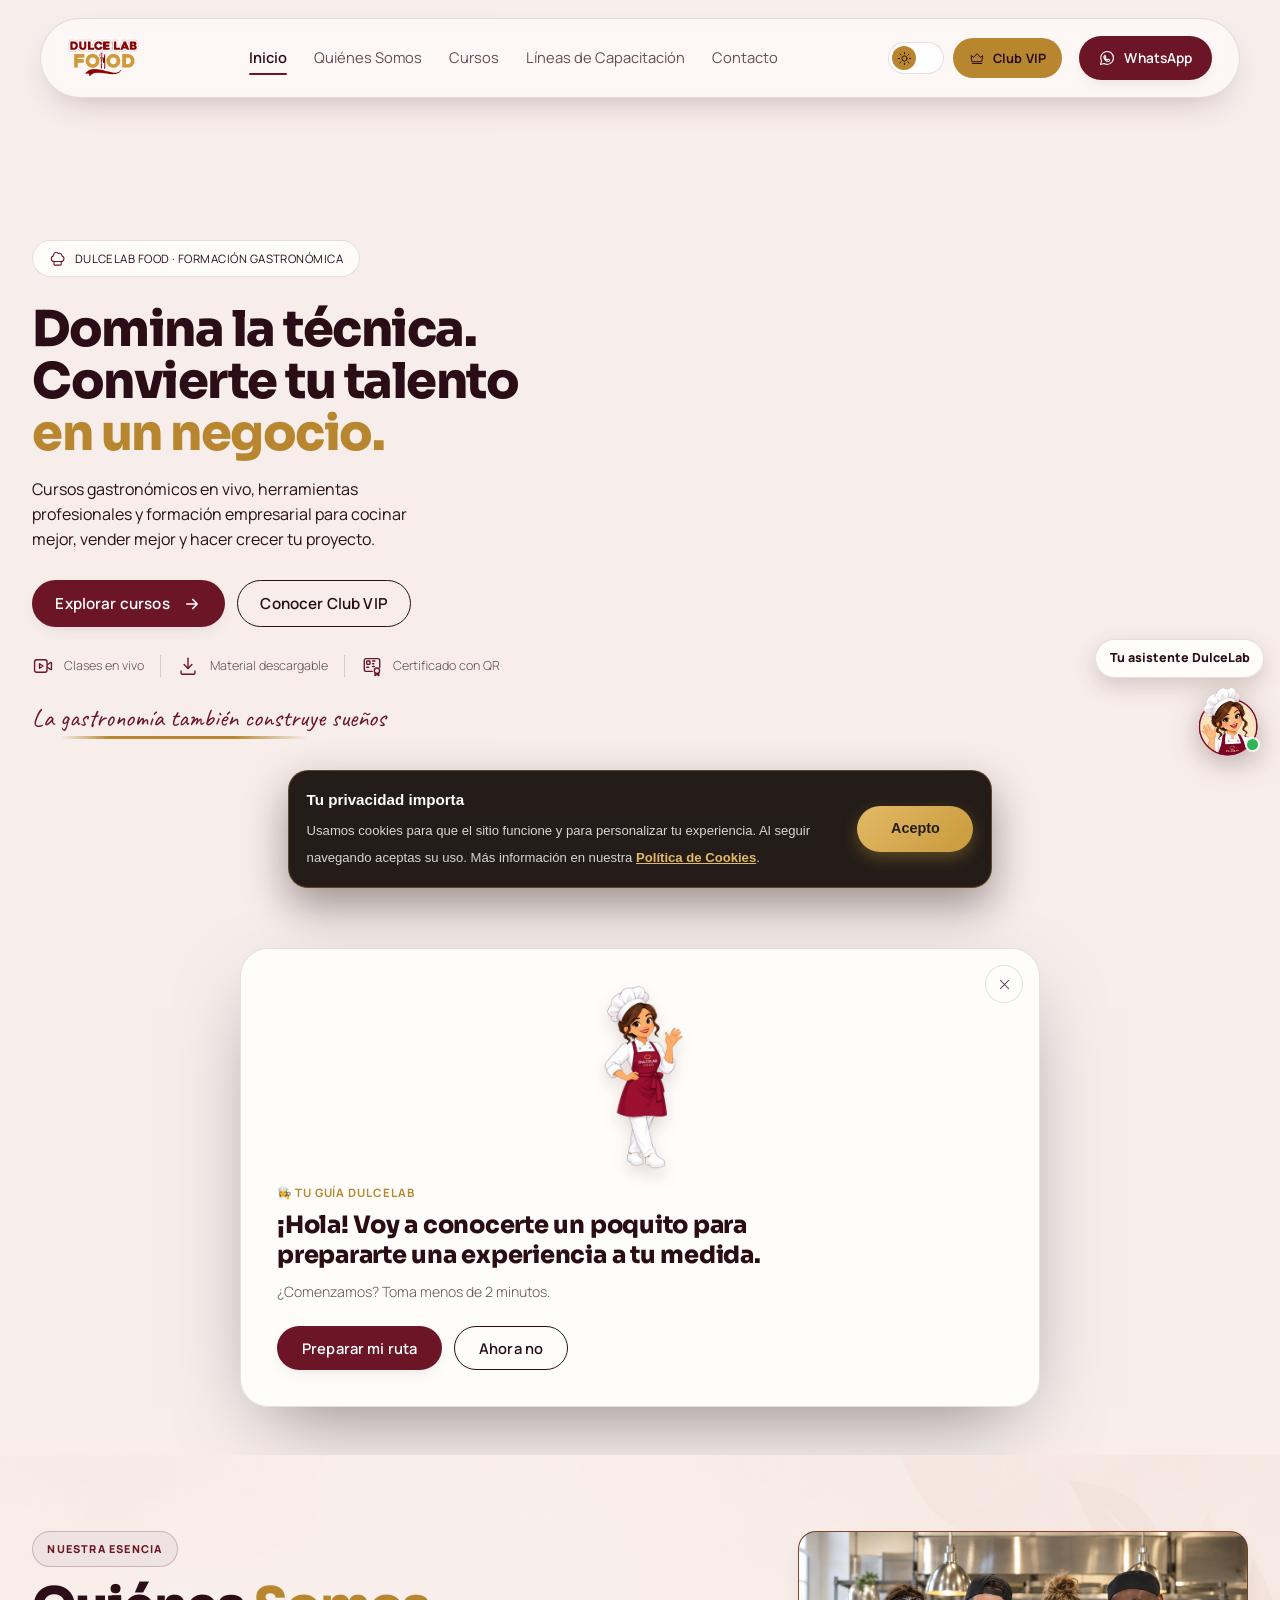
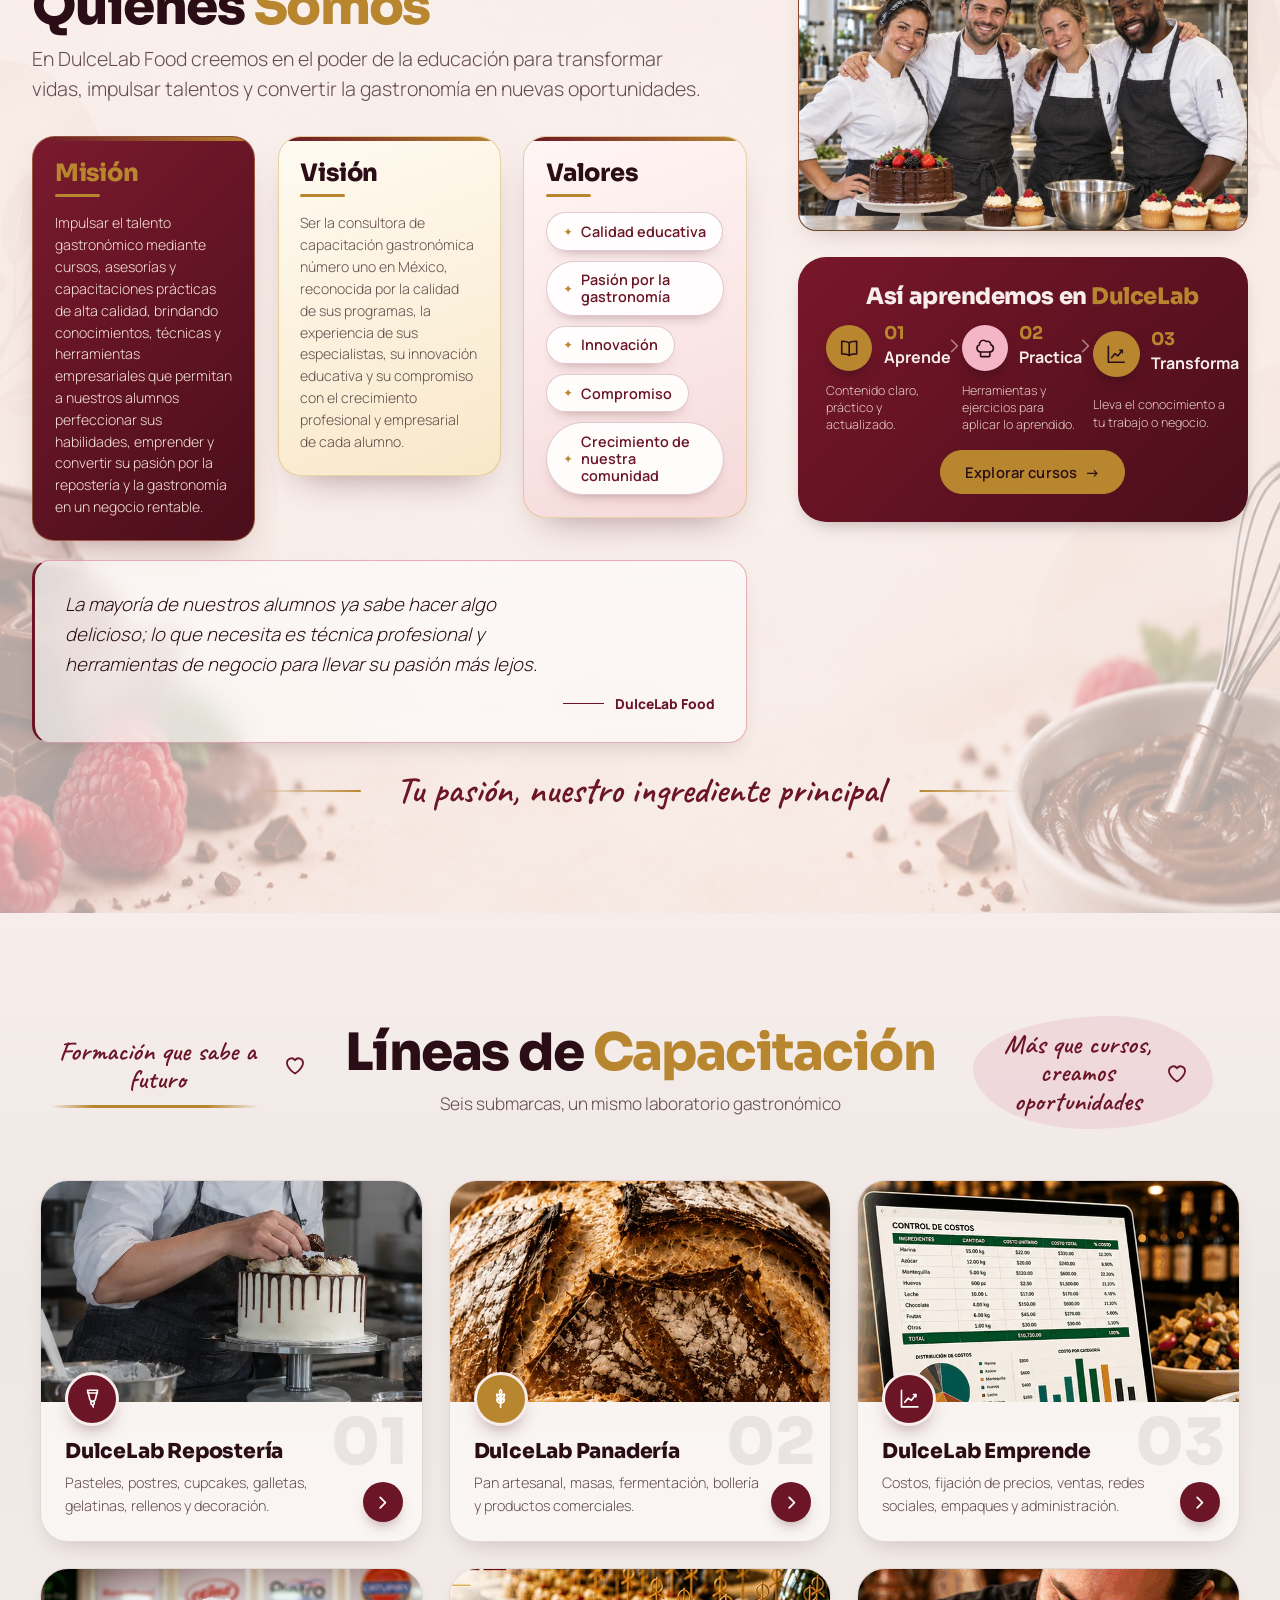
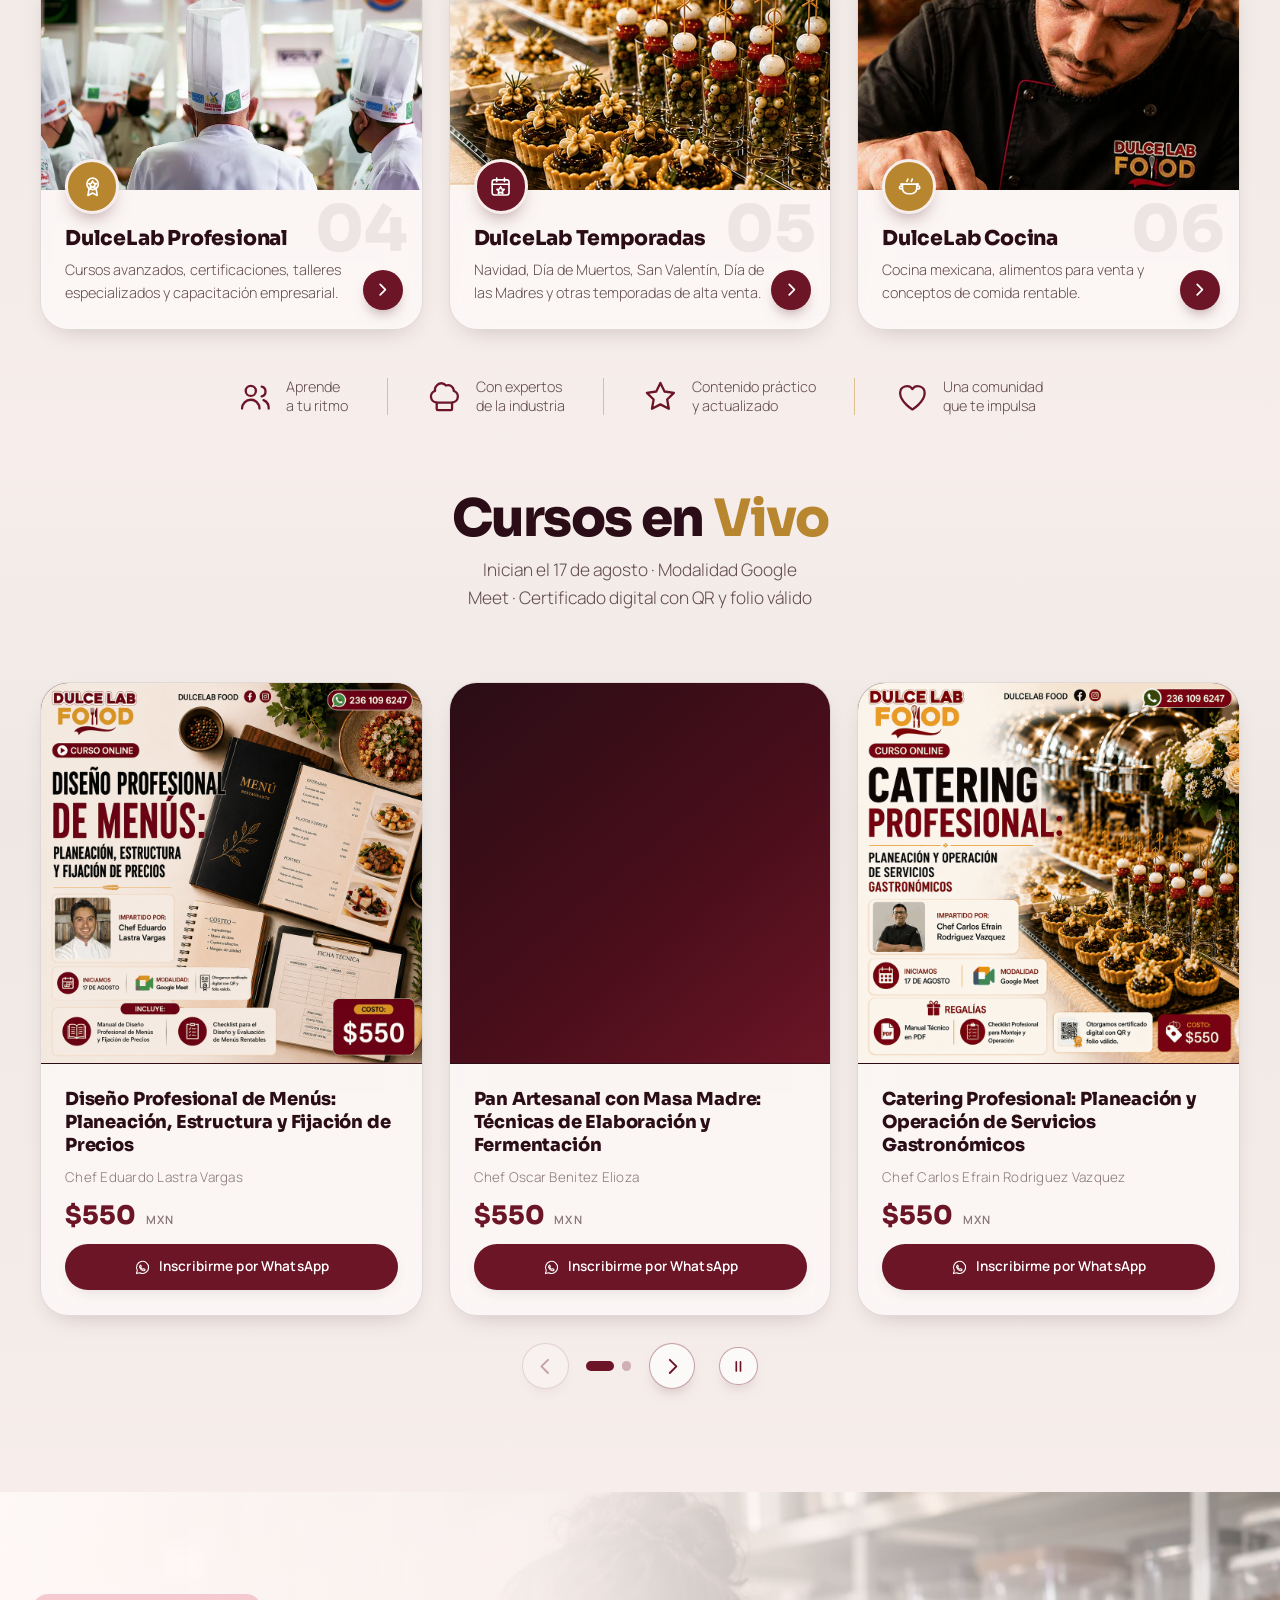
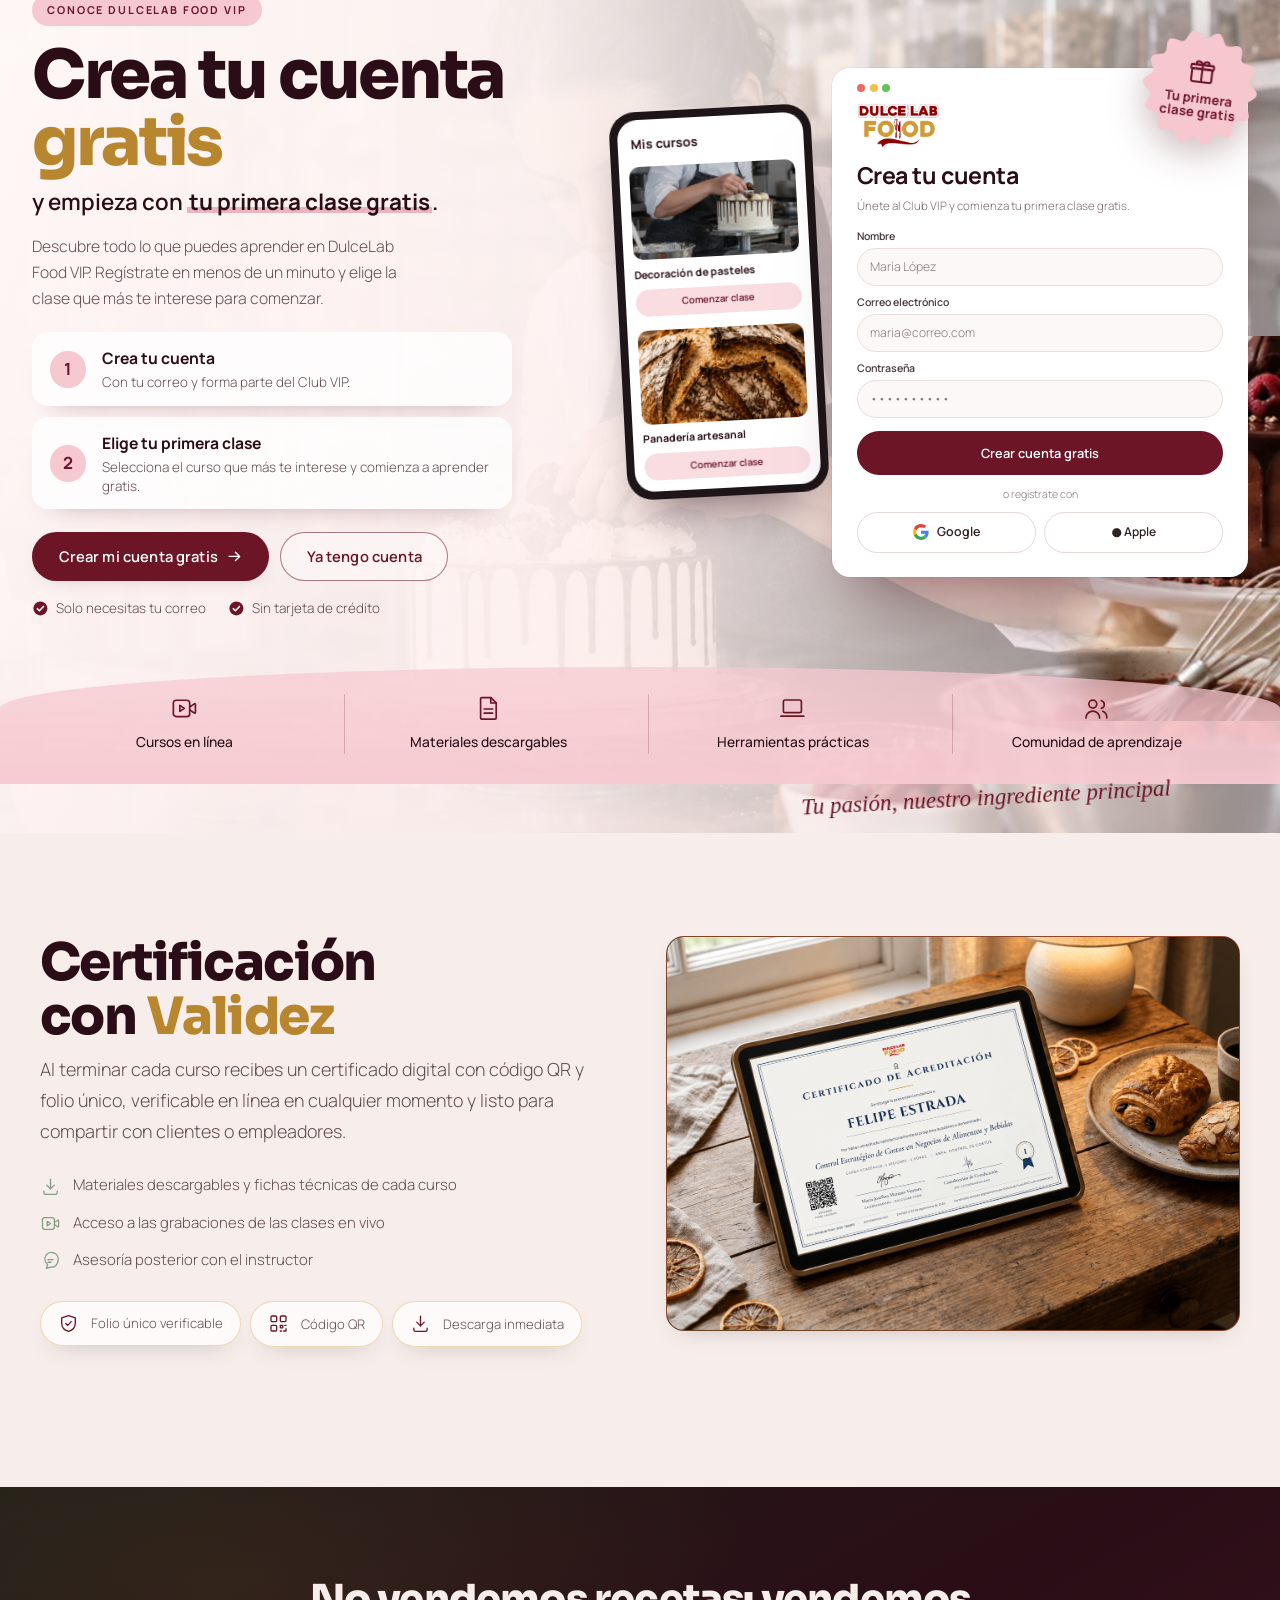
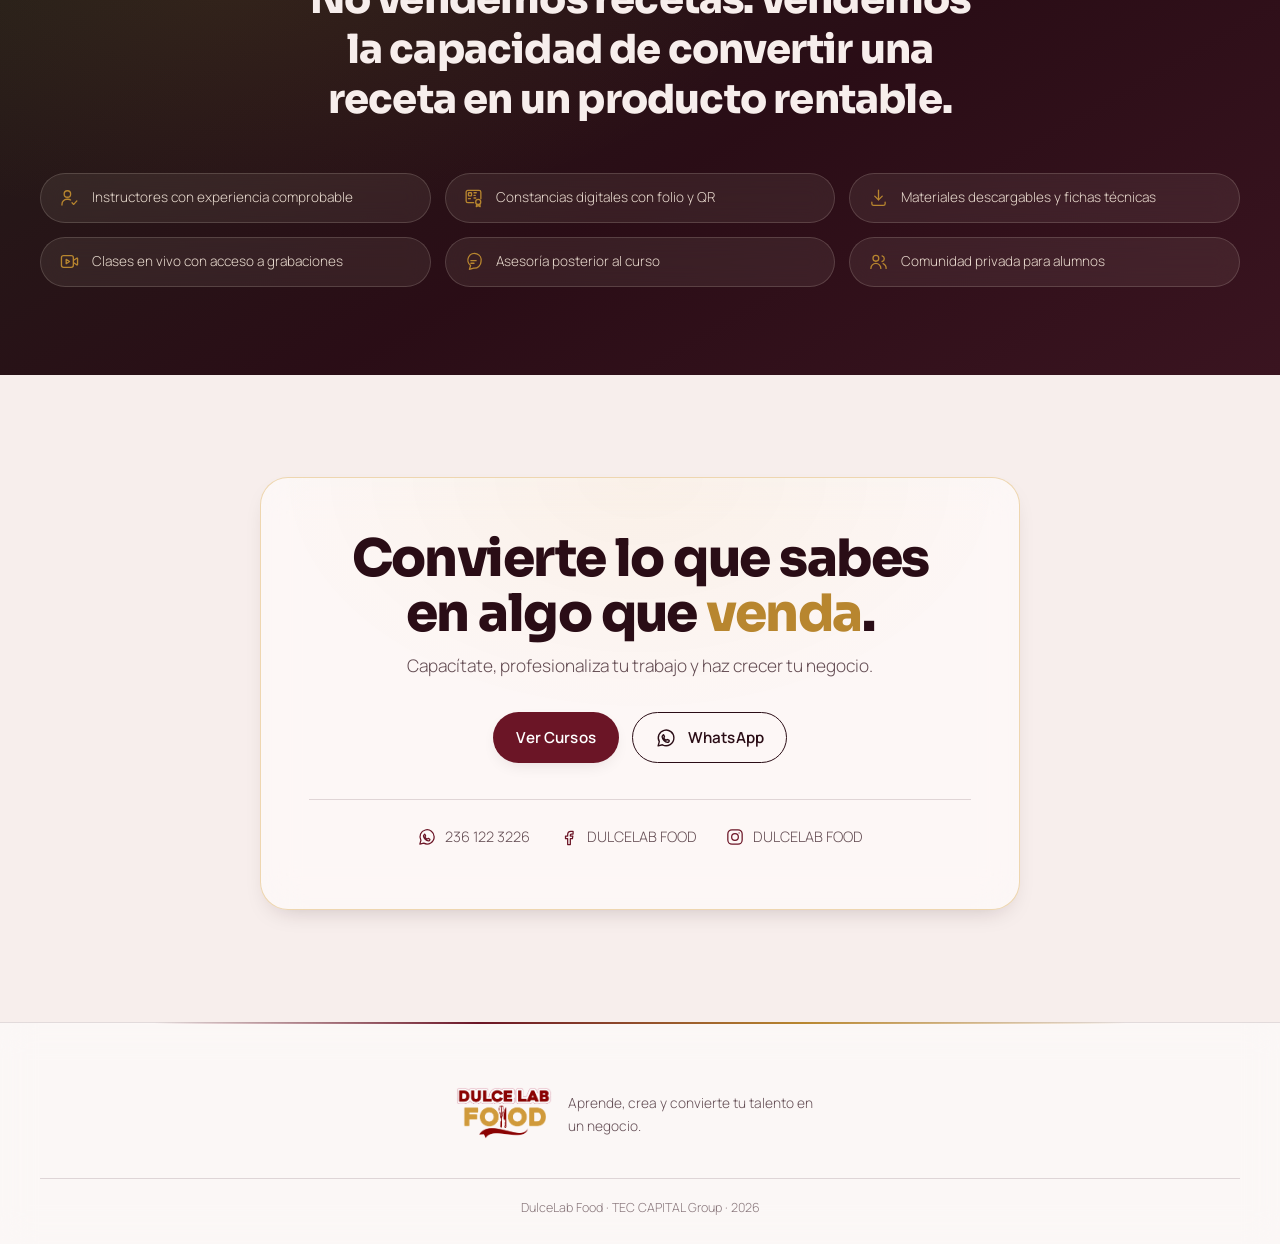
==== commit 31a297d7: "Amplia la sección de registro VIP" ====
--- a/index.html
+++ b/index.html
@@ -753,7 +753,10 @@
         <span class="vcard__f"><small>Contraseña</small><em>••••••••••</em></span>
         <span class="vcard__btn">Crear cuenta gratis</span>
         <span class="vcard__o">o regístrate con</span>
-        <span class="vcard__g-btn"><svg class="vcard__g" viewBox="0 0 48 48" aria-hidden="true"><path fill="#EA4335" d="M24 9.5c3.54 0 6.71 1.22 9.21 3.6l6.85-6.85C35.9 2.38 30.47 0 24 0 14.62 0 6.51 5.38 2.56 13.22l7.98 6.19C12.43 13.72 17.74 9.5 24 9.5z"/><path fill="#4285F4" d="M46.98 24.55c0-1.57-.15-3.09-.38-4.55H24v9.02h12.94c-.58 2.96-2.26 5.48-4.78 7.18l7.73 6c4.51-4.18 7.09-10.36 7.09-17.65z"/><path fill="#FBBC05" d="M10.53 28.59c-.48-1.45-.76-2.99-.76-4.59s.27-3.14.76-4.59l-7.98-6.19C.92 16.46 0 20.12 0 24c0 3.88.92 7.54 2.56 10.78l7.97-6.19z"/><path fill="#34A853" d="M24 48c6.48 0 11.93-2.13 15.89-5.81l-7.73-6c-2.15 1.45-4.92 2.3-8.16 2.3-6.26 0-11.57-4.22-13.47-9.91l-7.98 6.19C6.51 42.62 14.62 48 24 48z"/></svg>Google</span>
+        <span class="vcard__socials">
+          <span class="vcard__g-btn"><svg class="vcard__g" viewBox="0 0 48 48" aria-hidden="true"><path fill="#EA4335" d="M24 9.5c3.54 0 6.71 1.22 9.21 3.6l6.85-6.85C35.9 2.38 30.47 0 24 0 14.62 0 6.51 5.38 2.56 13.22l7.98 6.19C12.43 13.72 17.74 9.5 24 9.5z"/><path fill="#4285F4" d="M46.98 24.55c0-1.57-.15-3.09-.38-4.55H24v9.02h12.94c-.58 2.96-2.26 5.48-4.78 7.18l7.73 6c4.51-4.18 7.09-10.36 7.09-17.65z"/><path fill="#FBBC05" d="M10.53 28.59c-.48-1.45-.76-2.99-.76-4.59s.27-3.14.76-4.59l-7.98-6.19C.92 16.46 0 20.12 0 24c0 3.88.92 7.54 2.56 10.78l7.97-6.19z"/><path fill="#34A853" d="M24 48c6.48 0 11.93-2.13 15.89-5.81l-7.73-6c-2.15 1.45-4.92 2.3-8.16 2.3-6.26 0-11.57-4.22-13.47-9.91l-7.98 6.19C6.51 42.62 14.62 48 24 48z"/></svg>Google</span>
+          <span class="vcard__g-btn vcard__apple" aria-hidden="true">● Apple</span>
+        </span>
       </a>
       <div class="vsello">
         <svg class="vsello__bg" viewBox="-50 -50 100 100"><path d="M47.20,0.00 L46.97,1.23 L46.31,2.43 L45.31,3.57 L44.09,4.63 L42.80,5.64 L41.60,6.59 L40.62,7.53 L39.98,8.50 L39.71,9.53 L39.82,10.67 L40.26,11.92 L40.91,13.29 L41.63,14.74 L42.29,16.23 L42.74,17.70 L42.87,19.09 L42.60,20.32 L41.92,21.36 L40.85,22.18 L39.49,22.80 L37.94,23.25 L36.34,23.60 L34.83,23.93 L33.50,24.34 L32.46,24.90 L31.72,25.69 L31.29,26.72 L31.11,28.01 L31.08,29.50 L31.11,31.11 L31.08,32.75 L30.87,34.29 L30.43,35.63 L29.69,36.67 L28.67,37.36 L27.38,37.69 L25.91,37.70 L24.33,37.46 L22.73,37.09 L21.20,36.72 L19.81,36.48 L18.59,36.49 L17.57,36.83 L16.71,37.53 L15.97,38.56 L15.30,39.86 L14.63,41.32 L13.90,42.79 L13.07,44.12 L12.11,45.18 L11.01,45.86 L9.80,46.10 L8.51,45.90 L7.18,45.32 L5.85,44.44 L4.56,43.43 L3.34,42.42 L2.18,41.56 L1.07,41.00 L0.00,40.80 L-1.07,41.00 L-2.18,41.56 L-3.34,42.42 L-4.56,43.43 L-5.85,44.44 L-7.18,45.32 L-8.51,45.90 L-9.80,46.10 L-11.01,45.86 L-12.11,45.18 L-13.07,44.12 L-13.90,42.79 L-14.63,41.32 L-15.30,39.86 L-15.97,38.56 L-16.71,37.53 L-17.57,36.83 L-18.59,36.49 L-19.81,36.48 L-21.20,36.72 L-22.73,37.09 L-24.33,37.46 L-25.91,37.70 L-27.38,37.69 L-28.67,37.36 L-29.69,36.67 L-30.43,35.63 L-30.87,34.29 L-31.08,32.75 L-31.11,31.11 L-31.08,29.50 L-31.11,28.01 L-31.29,26.72 L-31.72,25.69 L-32.46,24.90 L-33.50,24.34 L-34.83,23.93 L-36.34,23.60 L-37.94,23.25 L-39.49,22.80 L-40.85,22.18 L-41.92,21.36 L-42.60,20.32 L-42.87,19.09 L-42.74,17.70 L-42.29,16.23 L-41.63,14.74 L-40.91,13.29 L-40.26,11.92 L-39.82,10.67 L-39.71,9.53 L-39.98,8.50 L-40.62,7.53 L-41.60,6.59 L-42.80,5.64 L-44.09,4.63 L-45.31,3.57 L-46.31,2.43 L-46.97,1.23 L-47.20,0.00 L-46.97,-1.23 L-46.31,-2.43 L-45.31,-3.57 L-44.09,-4.63 L-42.80,-5.64 L-41.60,-6.59 L-40.62,-7.53 L-39.98,-8.50 L-39.71,-9.53 L-39.82,-10.67 L-40.26,-11.92 L-40.91,-13.29 L-41.63,-14.74 L-42.29,-16.23 L-42.74,-17.70 L-42.87,-19.09 L-42.60,-20.32 L-41.92,-21.36 L-40.85,-22.18 L-39.49,-22.80 L-37.94,-23.25 L-36.34,-23.60 L-34.83,-23.93 L-33.50,-24.34 L-32.46,-24.90 L-31.72,-25.69 L-31.29,-26.72 L-31.11,-28.01 L-31.08,-29.50 L-31.11,-31.11 L-31.08,-32.75 L-30.87,-34.29 L-30.43,-35.63 L-29.69,-36.67 L-28.67,-37.36 L-27.38,-37.69 L-25.91,-37.70 L-24.33,-37.46 L-22.73,-37.09 L-21.20,-36.72 L-19.81,-36.48 L-18.59,-36.49 L-17.57,-36.83 L-16.71,-37.53 L-15.97,-38.56 L-15.30,-39.86 L-14.63,-41.32 L-13.90,-42.79 L-13.07,-44.12 L-12.11,-45.18 L-11.01,-45.86 L-9.80,-46.10 L-8.51,-45.90 L-7.18,-45.32 L-5.85,-44.44 L-4.56,-43.43 L-3.34,-42.42 L-2.18,-41.56 L-1.07,-41.00 L-0.00,-40.80 L1.07,-41.00 L2.18,-41.56 L3.34,-42.42 L4.56,-43.43 L5.85,-44.44 L7.18,-45.32 L8.51,-45.90 L9.80,-46.10 L11.01,-45.86 L12.11,-45.18 L13.07,-44.12 L13.90,-42.79 L14.63,-41.32 L15.30,-39.86 L15.97,-38.56 L16.71,-37.53 L17.57,-36.83 L18.59,-36.49 L19.81,-36.48 L21.20,-36.72 L22.73,-37.09 L24.33,-37.46 L25.91,-37.70 L27.38,-37.69 L28.67,-37.36 L29.69,-36.67 L30.43,-35.63 L30.87,-34.29 L31.08,-32.75 L31.11,-31.11 L31.08,-29.50 L31.11,-28.01 L31.29,-26.72 L31.72,-25.69 L32.46,-24.90 L33.50,-24.34 L34.83,-23.93 L36.34,-23.60 L37.94,-23.25 L39.49,-22.80 L40.85,-22.18 L41.92,-21.36 L42.60,-20.32 L42.87,-19.09 L42.74,-17.70 L42.29,-16.23 L41.63,-14.74 L40.91,-13.29 L40.26,-11.92 L39.82,-10.67 L39.71,-9.53 L39.98,-8.50 L40.62,-7.53 L41.60,-6.59 L42.80,-5.64 L44.09,-4.63 L45.31,-3.57 L46.31,-2.43 L46.97,-1.23Z"/></svg>
@@ -768,6 +771,7 @@
     <li><svg class="ico" aria-hidden="true"><use href="#i-laptop"></use></svg><span>Herramientas prácticas</span></li>
     <li><svg class="ico" aria-hidden="true"><use href="#i-community"></use></svg><span>Comunidad de aprendizaje</span></li>
   </ul>
+  <p class="vip__tagline" aria-hidden="true">Tu pasión, nuestro ingrediente principal</p>
 </section>
 
 <!-- ============ CERTIFICADOS ============ -->
--- a/css/styles.css
+++ b/css/styles.css
@@ -817,18 +817,19 @@
 
 /* ---------- Club VIP ---------- */
 .section--vip{
-  overflow:hidden;padding-bottom:0;
+  position:relative;isolation:isolate;overflow:hidden;padding-bottom:0;
   background:
-    radial-gradient(60% 55% at 8% 12%,rgba(255,255,255,.75),transparent 70%),
-    radial-gradient(50% 50% at 62% 40%,rgba(246,201,208,.55),transparent 72%),
-    linear-gradient(115deg,#FBE9EB 0%,#F8E2E5 52%,#F7ECE6 100%);
-}
+    linear-gradient(90deg,rgba(255,249,247,.98) 0%,rgba(255,246,244,.94) 42%,rgba(255,246,242,.68) 68%,rgba(255,246,242,.32) 100%),
+    radial-gradient(55% 65% at 28% 44%,rgba(249,208,216,.72),transparent 72%),
+    url("../assets/hero-cocina-der.webp") center right / cover no-repeat;
+}
+.section--vip::before{content:"";position:absolute;z-index:-1;inset:0;background:linear-gradient(180deg,rgba(255,255,255,.08),rgba(247,213,218,.18));pointer-events:none}
 :root[data-theme="dark"] .section--vip{
   background:
     radial-gradient(55% 50% at 62% 40%,rgba(201,75,104,.16),transparent 72%),
     linear-gradient(115deg,#26101A 0%,#2D1320 52%,#241119 100%);
 }
-.vip{display:grid;gap:clamp(2.2rem,4vw,3rem);align-items:center;padding-bottom:clamp(2.2rem,5vw,3.5rem)}
+.vip{display:grid;gap:clamp(2.2rem,4vw,3rem);align-items:center;padding-bottom:clamp(2rem,4vw,3rem)}
 .vip__pill{
   display:inline-block;margin:0 0 1rem;padding:.42rem .95rem;border-radius:var(--r-pill);
   background:#F6C9D0;color:var(--frambuesa);
@@ -863,9 +864,9 @@
 :root[data-theme="dark"] .vip__checks .ico{color:var(--dorado)}
 
 /* Maqueta: pantalla de registro + celular */
-.vip__stage{position:relative;width:100%;max-width:35rem;margin-inline:auto;padding-top:1.6rem}
+.vip__stage{position:relative;width:100%;max-width:39rem;margin-inline:auto;padding-top:1.6rem}
 .vcard{
-  position:relative;z-index:2;display:flex;flex-direction:column;width:min(100%,22.5rem);margin-left:auto;
+  position:relative;z-index:2;display:flex;flex-direction:column;width:min(100%,25.5rem);margin-left:auto;
   padding:.8rem 1.4rem 1.4rem;border-radius:16px;background:#fff;color:#2A0D16;text-decoration:none;
   box-shadow:0 34px 60px -30px rgba(74,14,26,.6),0 0 0 1px rgba(42,13,22,.05);
 }
@@ -880,7 +881,9 @@
 .vcard__f em{display:block;font-style:normal;font-size:.76rem;color:#8a7a7e;padding:.5rem .75rem;border-radius:999px;border:1px solid #E9DEDB;background:#FBF8F7}
 .vcard__btn{display:block;text-align:center;margin:.35rem 0 .7rem;padding:.7rem;border-radius:999px;background:var(--frambuesa);color:#fff;font-weight:600;font-size:.8rem}
 .vcard__o{display:block;text-align:center;font-size:.66rem;color:#8a7a7e;margin-bottom:.5rem}
+.vcard__socials{display:grid;grid-template-columns:repeat(2,minmax(0,1fr));gap:.55rem}
 .vcard__g-btn{display:flex;align-items:center;justify-content:center;gap:.5rem;padding:.6rem;border-radius:999px;border:1px solid #E3D8D5;font-size:.78rem;font-weight:600;color:#302323;background:#fff}
+.vcard__apple{font-size:.75rem}
 .vcard__g{width:1rem;height:1rem}
 .vphone{
   position:absolute;z-index:1;left:0;top:3.6rem;width:11.6rem;padding:.5rem;border-radius:26px;background:#1d1517;
@@ -901,10 +904,11 @@
 :root[data-theme="dark"] .vsello__bg{fill:#4A1B27}
 :root[data-theme="dark"] .vsello__in{color:var(--dorado)}
 .vip__pastel{display:none}
+.vip__tagline{display:none}
 
 /* Franja inferior con los beneficios */
 .vip__band{
-  list-style:none;margin:0 auto;padding:1.5rem max(clamp(1rem,4vw,2rem),calc((100vw - var(--wrap)) / 2)) 1.7rem;max-width:none;
+  position:relative;z-index:1;list-style:none;margin:0 auto;padding:1.5rem max(clamp(1rem,4vw,2rem),calc((100vw - var(--wrap)) / 2)) 1.7rem;max-width:none;
   display:grid;grid-template-columns:repeat(2,minmax(0,1fr));gap:1.3rem 1rem;
   background:linear-gradient(180deg,rgba(246,201,208,.7),rgba(246,201,208,.95));
   border-radius:50% 50% 0 0 / 2.6rem 2.6rem 0 0;
@@ -1407,13 +1411,18 @@
 @media (prefers-reduced-motion:reduce){.carrusel__viewport{scroll-behavior:auto}}
 
 @media (min-width:1100px){
-  .vip{grid-template-columns:1fr 1.05fr;gap:clamp(2rem,3vw,3.5rem)}
-  .vip__stage{margin-inline:0 auto;max-width:36rem}
+  .section--vip .section__inner{max-width:1440px}
+  .vip{grid-template-columns:minmax(0,.93fr) minmax(34rem,1.07fr);gap:clamp(2rem,3vw,4rem)}
+  .vip__stage{margin-inline:0 auto;max-width:42rem;padding-top:2rem}
+  .vcard{width:26rem;padding:1rem 1.55rem 1.5rem;border-radius:18px}
+  .vphone{top:4.5rem;width:12.6rem}
+  .vsello{right:-.8rem;top:-.55rem}
   .vip__pastel{
-    display:block;position:absolute;z-index:0;right:0;bottom:7.5rem;width:clamp(9rem,13vw,14rem);height:auto;pointer-events:none;
-    -webkit-mask-image:linear-gradient(90deg,transparent 0,#000 40%);mask-image:linear-gradient(90deg,transparent 0,#000 40%);
+    display:block;position:absolute;z-index:0;right:0;bottom:7rem;width:clamp(13rem,18vw,19rem);height:auto;pointer-events:none;
+    -webkit-mask-image:linear-gradient(90deg,transparent 0,#000 28%);mask-image:linear-gradient(90deg,transparent 0,#000 28%);
   }
   .vip__text,.vip__stage{position:relative;z-index:1}
+  .vip__tagline{display:block;position:relative;z-index:1;margin:-.4rem clamp(1rem,6vw,7rem) 1.1rem auto;width:max-content;max-width:calc(100% - 2rem);font-family:var(--ff-script, cursive);font-size:clamp(1rem,.8rem + .8vw,1.5rem);font-style:italic;color:var(--frambuesa);transform:rotate(-3deg)}
 }
 @media (min-width:1280px){
   .vip__l1{white-space:nowrap}
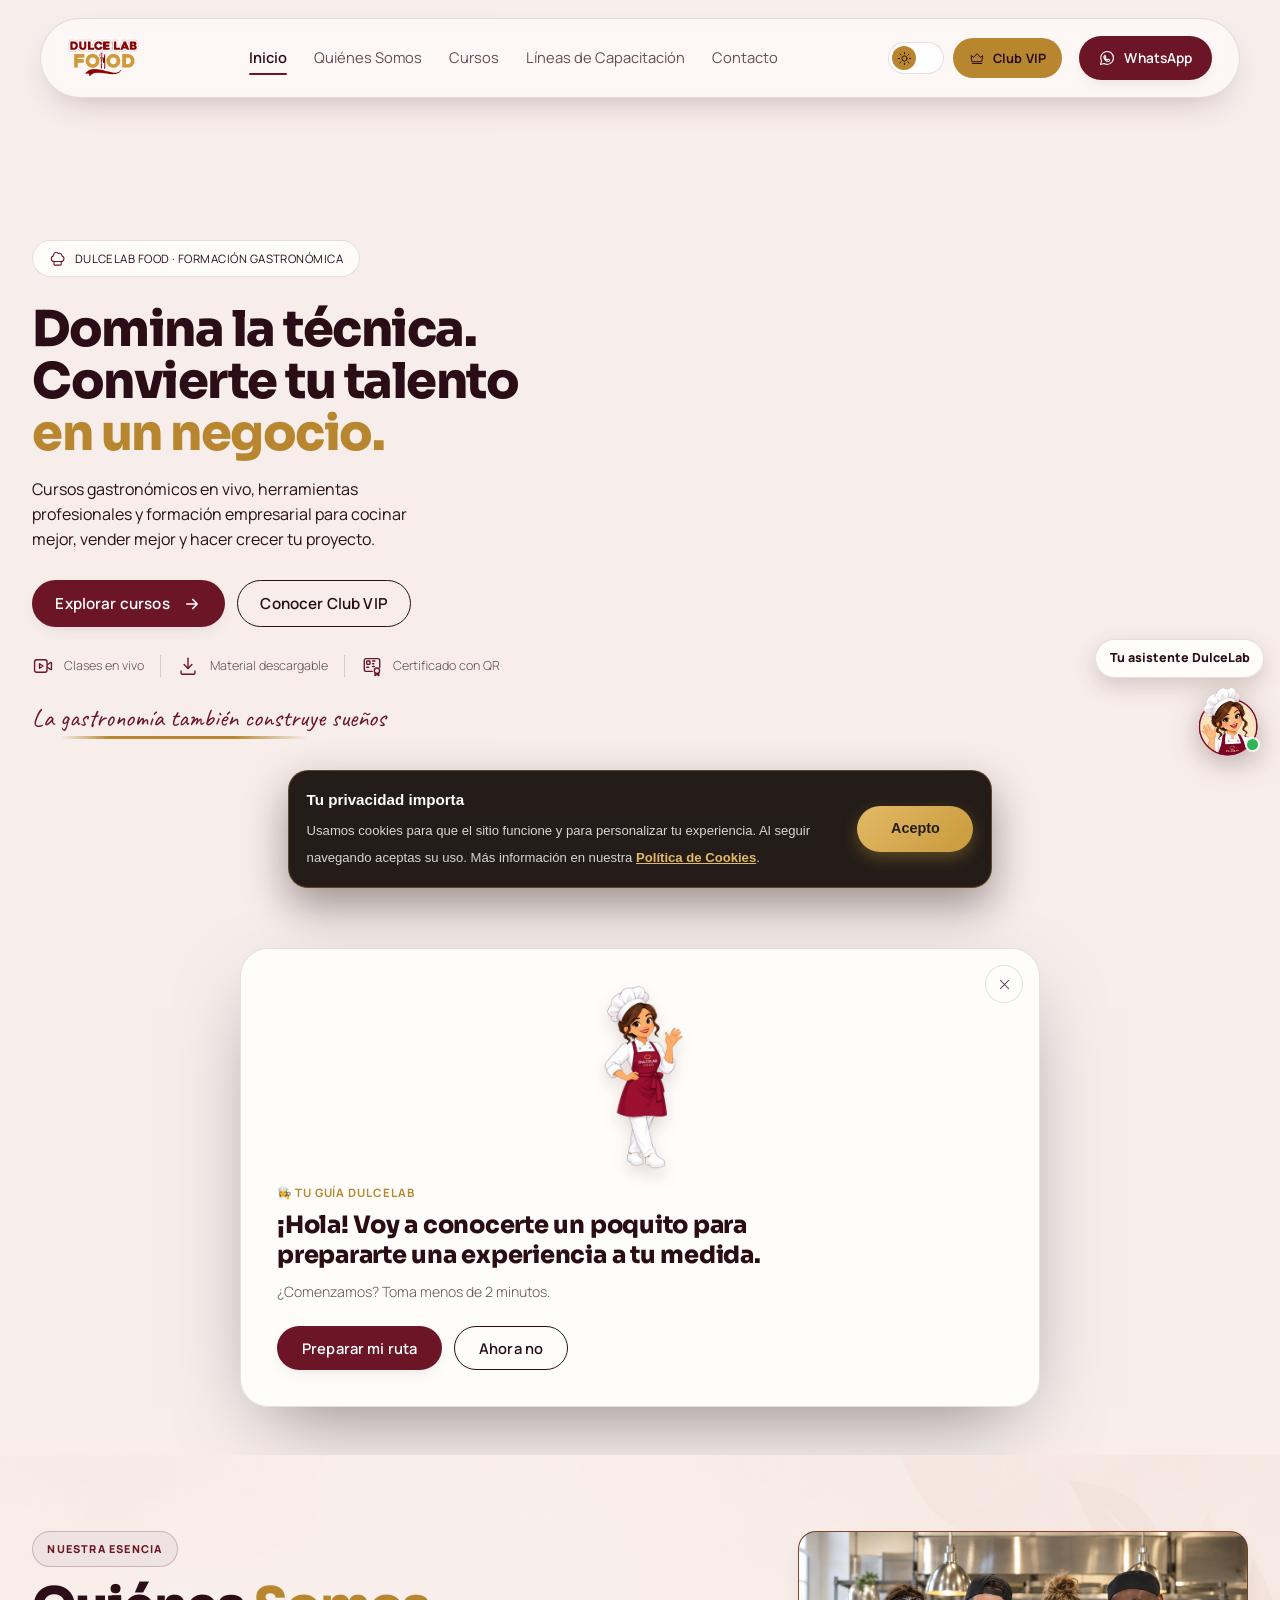
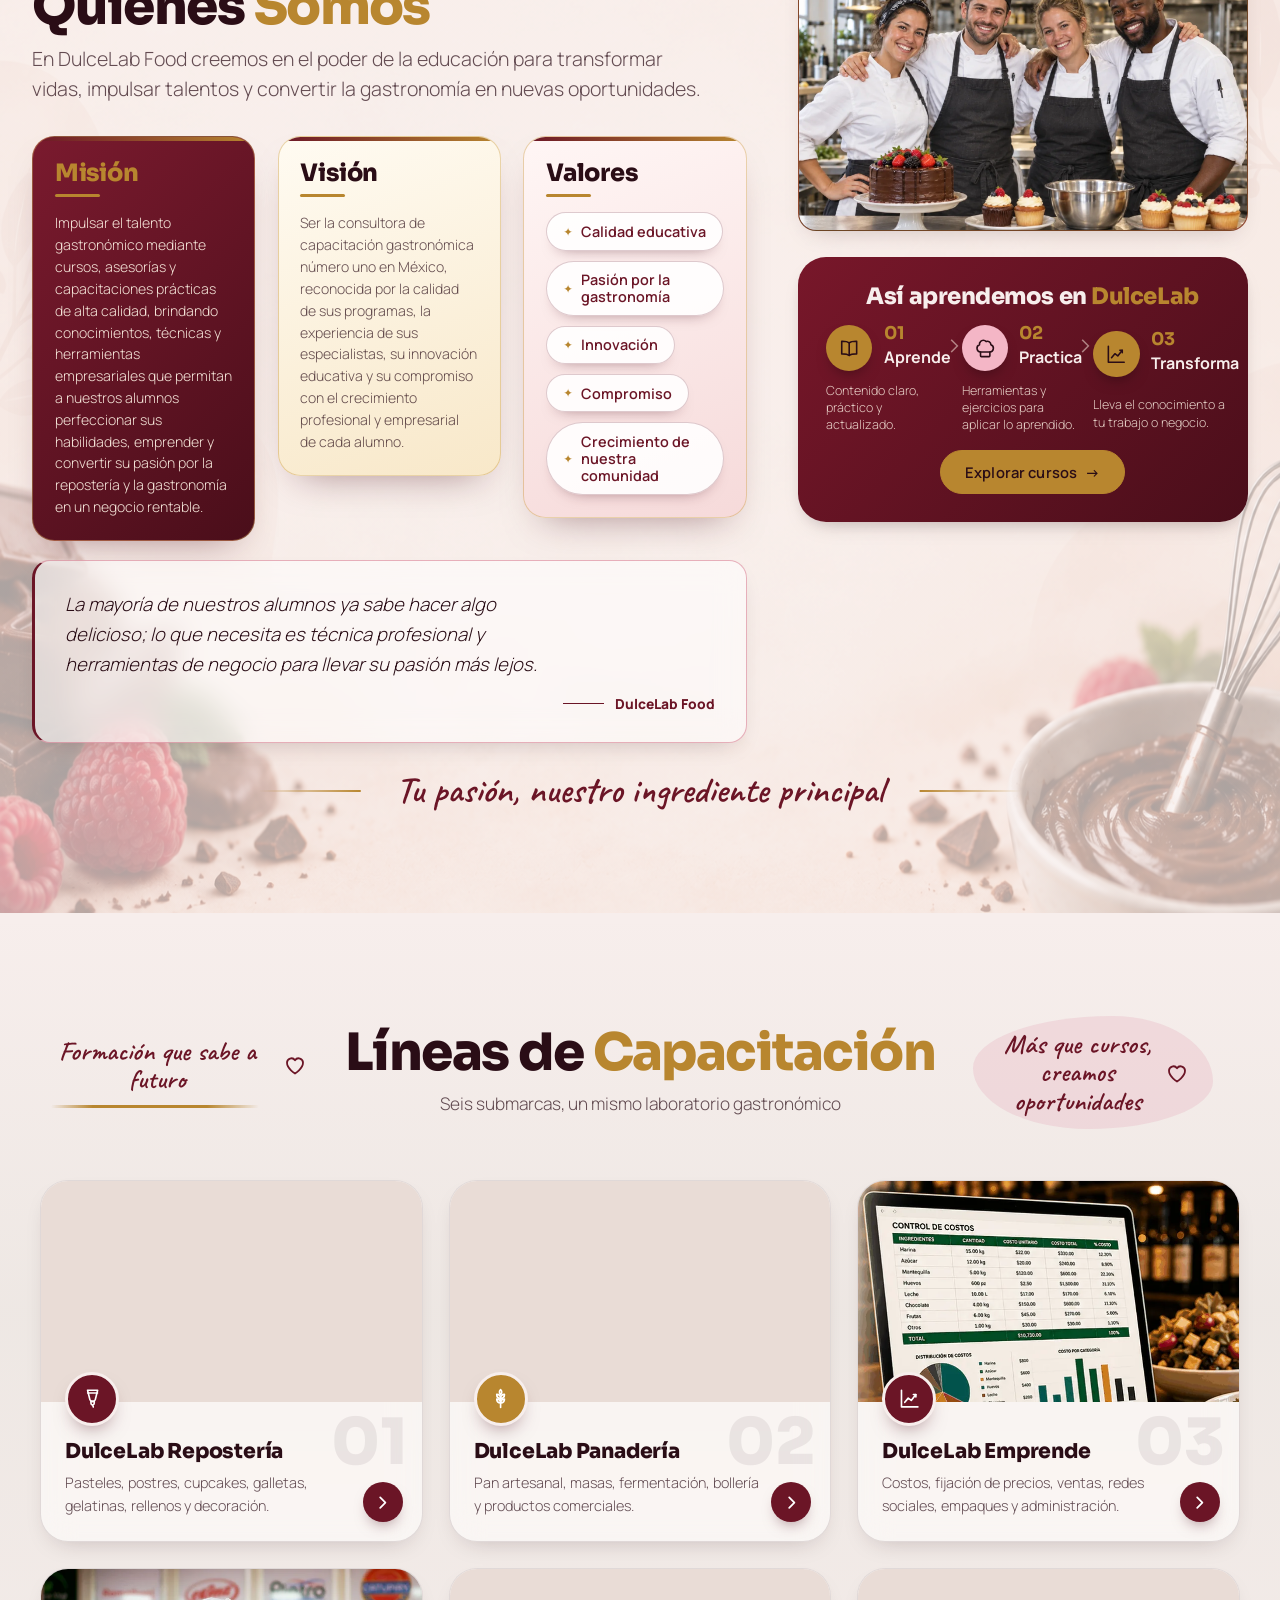
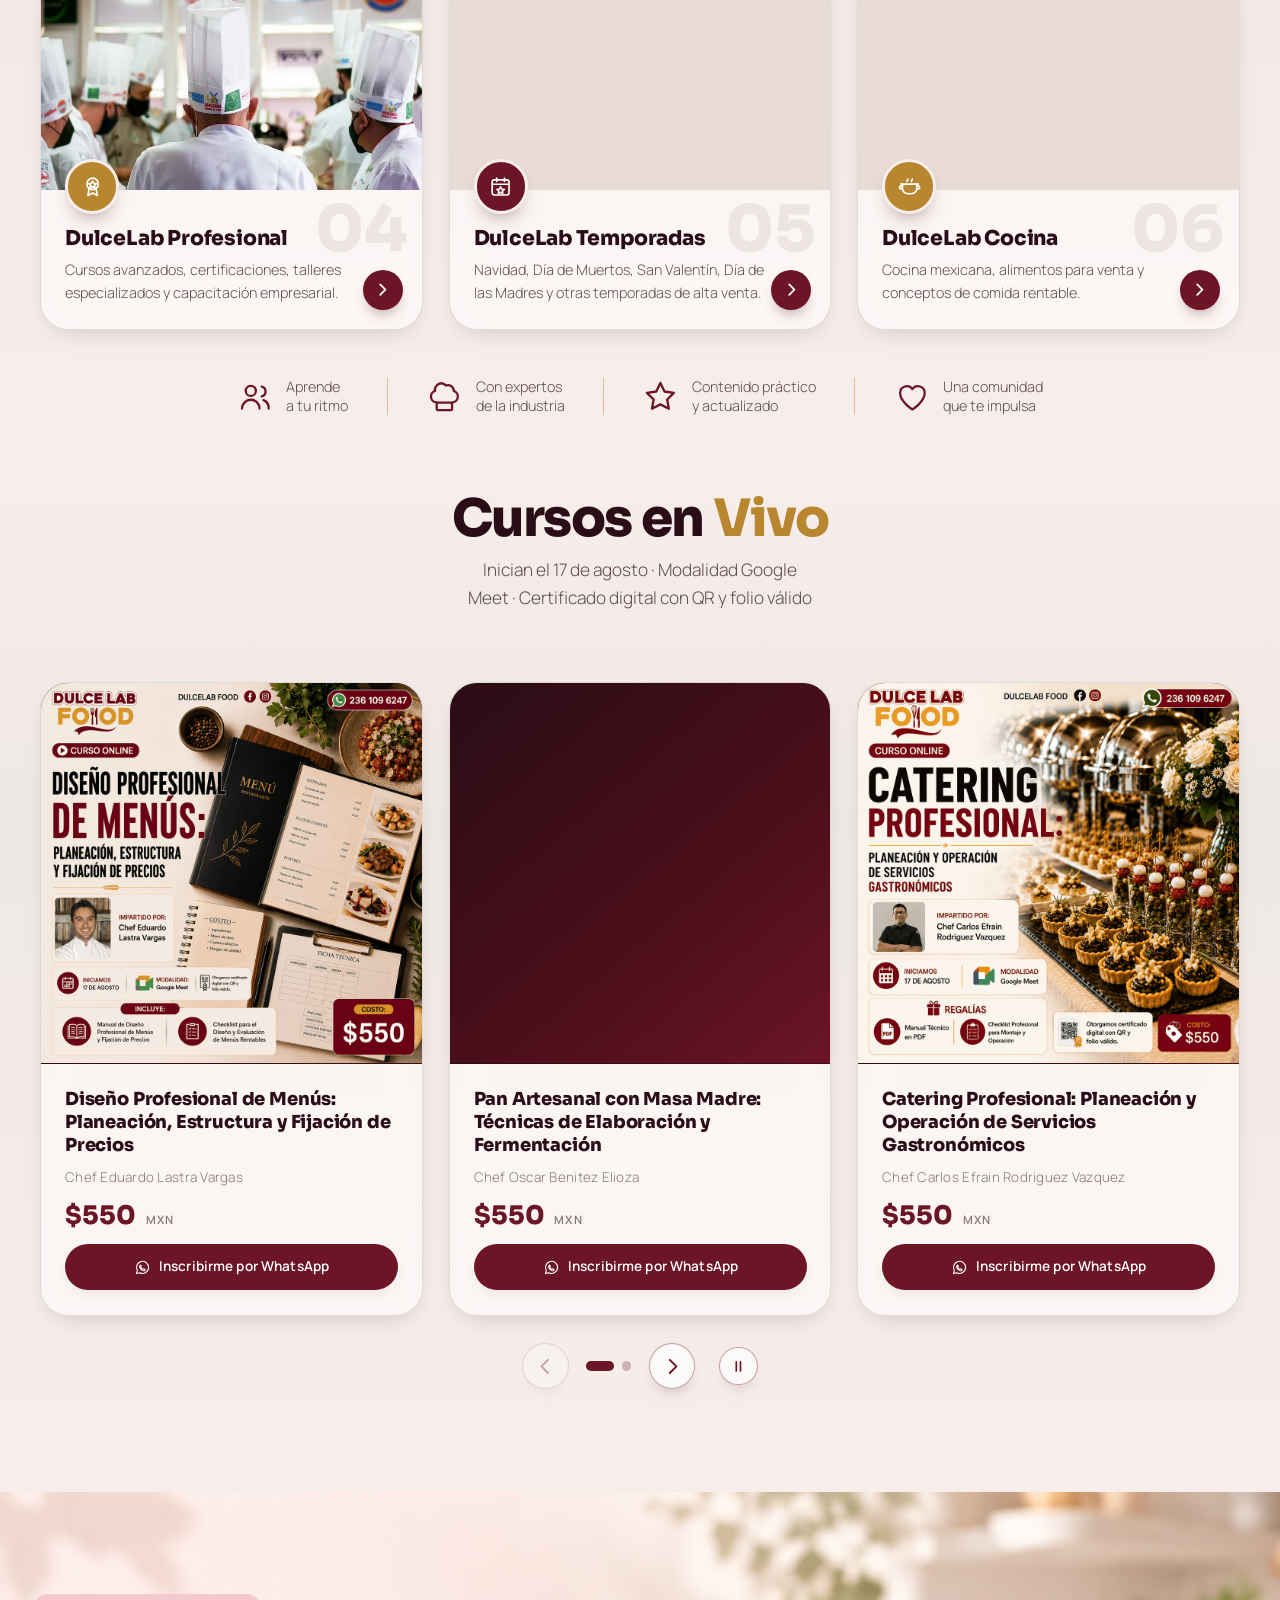
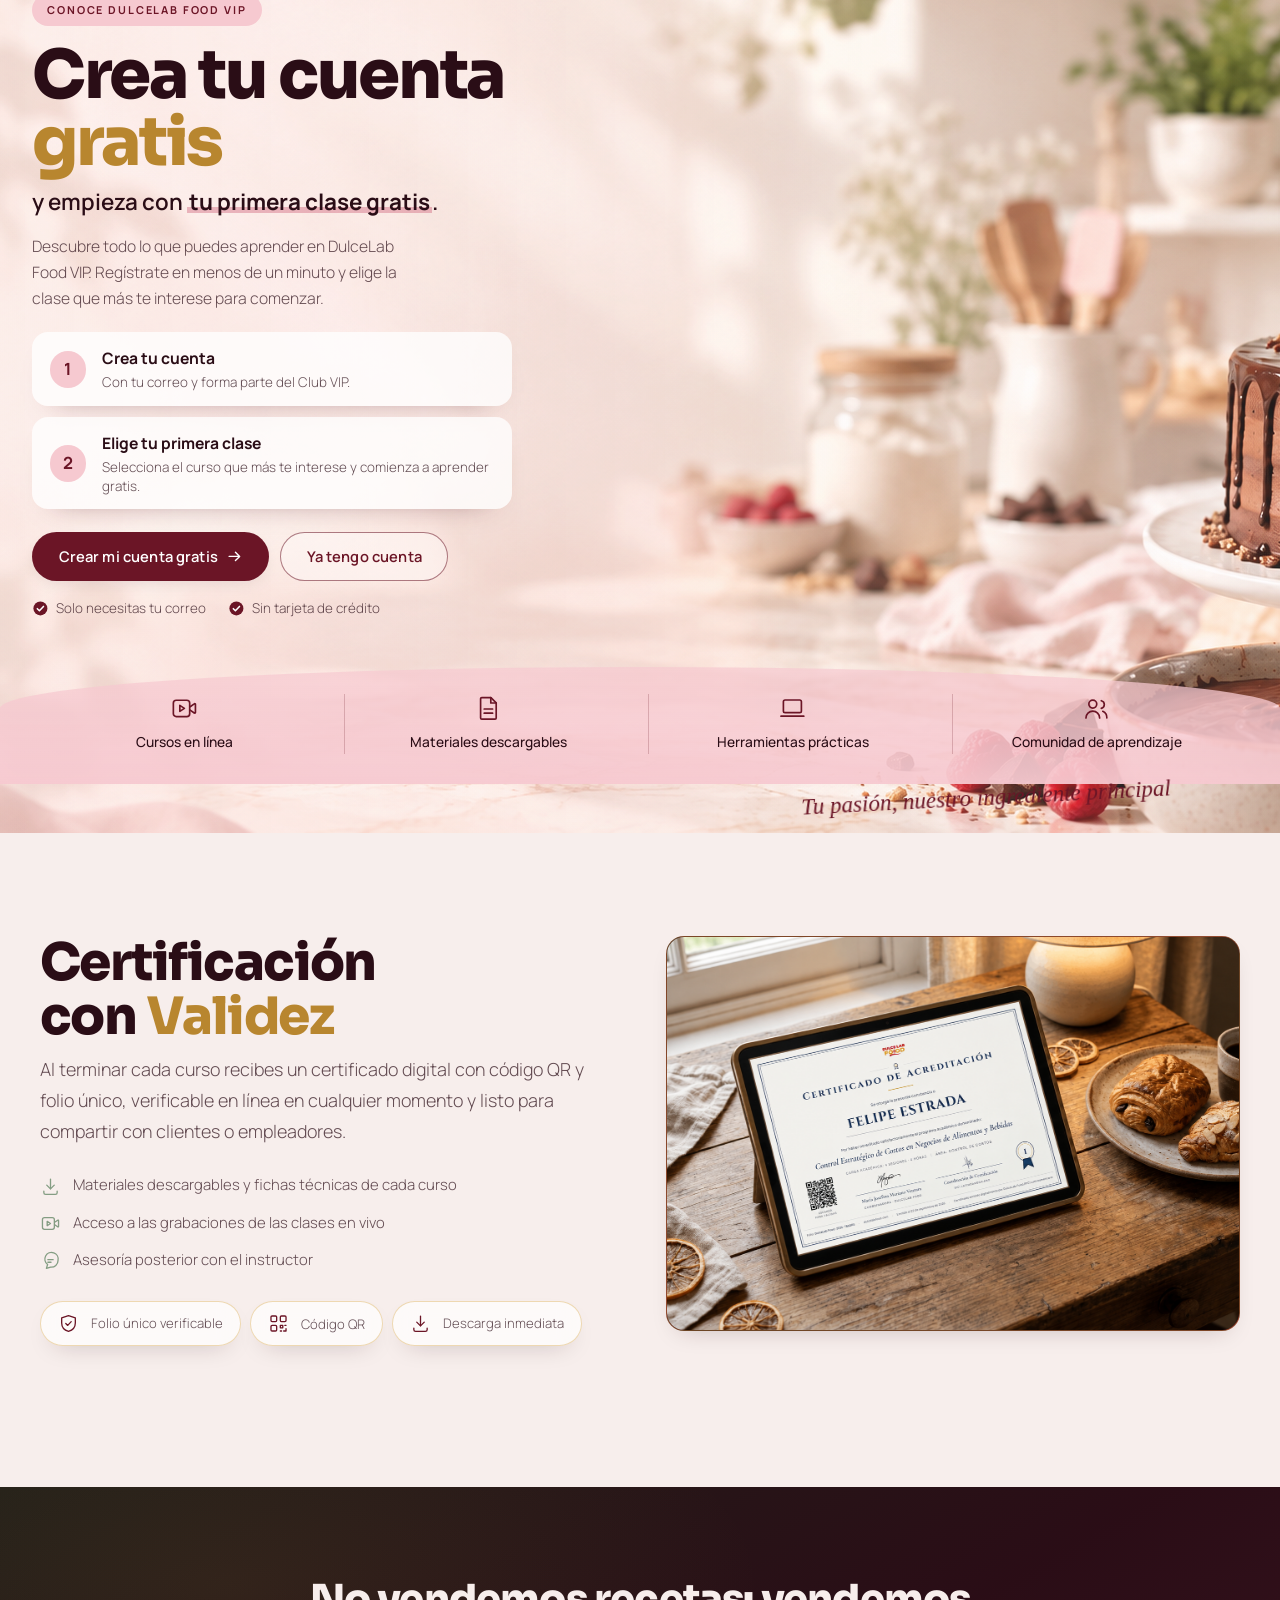
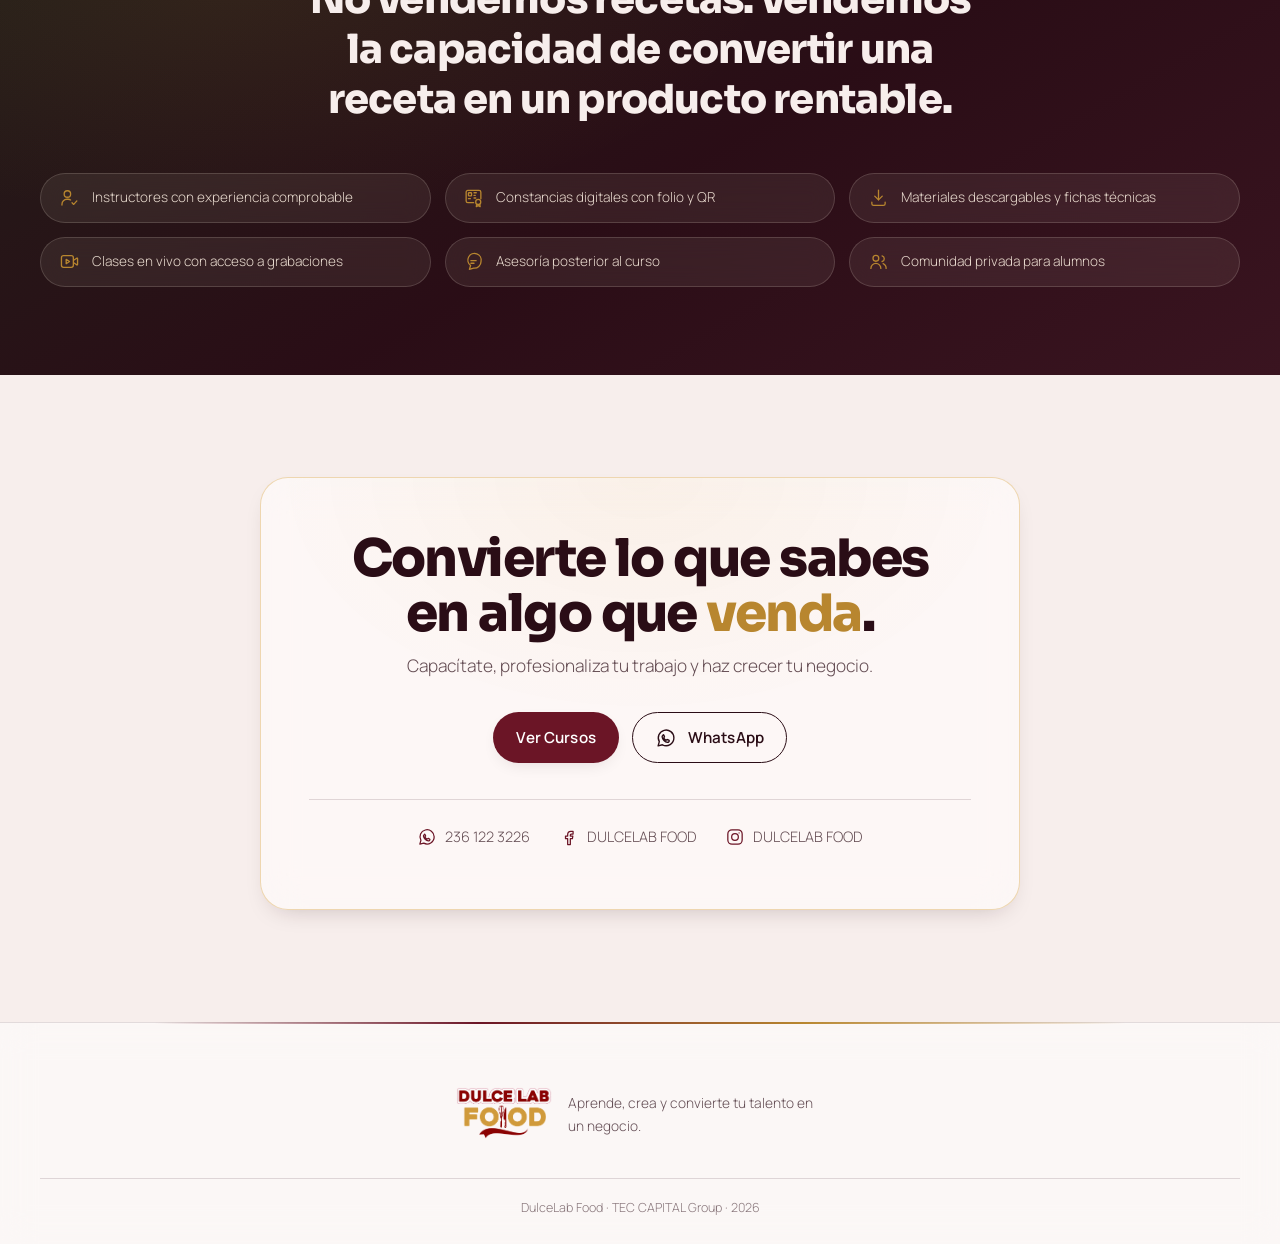
==== commit 0227ff01: "Usa artes finales en la sección VIP" ====
--- a/index.html
+++ b/index.html
@@ -738,6 +738,7 @@
     </div>
 
     <div class="vip__stage rv" aria-hidden="true">
+      <img class="vip__signup-art" src="assets/vip-registro.png" width="1456" height="1070" alt="" loading="lazy" decoding="async">
       <div class="vphone">
         <p class="vphone__t">Mis cursos</p>
         <div class="vphone__c"><img src="assets/lineas/reposteria.webp" alt="" loading="lazy" decoding="async"><b>Decoración de pasteles</b><i>Comenzar clase</i></div>
--- a/css/styles.css
+++ b/css/styles.css
@@ -819,11 +819,10 @@
 .section--vip{
   position:relative;isolation:isolate;overflow:hidden;padding-bottom:0;
   background:
-    linear-gradient(90deg,rgba(255,249,247,.98) 0%,rgba(255,246,244,.94) 42%,rgba(255,246,242,.68) 68%,rgba(255,246,242,.32) 100%),
-    radial-gradient(55% 65% at 28% 44%,rgba(249,208,216,.72),transparent 72%),
-    url("../assets/hero-cocina-der.webp") center right / cover no-repeat;
-}
-.section--vip::before{content:"";position:absolute;z-index:-1;inset:0;background:linear-gradient(180deg,rgba(255,255,255,.08),rgba(247,213,218,.18));pointer-events:none}
+    linear-gradient(90deg,rgba(255,249,247,.14),rgba(255,249,247,.04)),
+    url("../assets/vip-fondo-pastel.png") center / cover no-repeat;
+}
+.section--vip::before{content:"";position:absolute;z-index:-1;inset:0;background:linear-gradient(180deg,rgba(255,255,255,.04),rgba(247,213,218,.1));pointer-events:none}
 :root[data-theme="dark"] .section--vip{
   background:
     radial-gradient(55% 50% at 62% 40%,rgba(201,75,104,.16),transparent 72%),
@@ -837,6 +836,8 @@
 }
 :root[data-theme="dark"] .vip__pill{background:rgba(226,185,101,.16);color:var(--dorado)}
 .vip__title{font-size:clamp(2.6rem,1.3rem + 3.7vw,4.2rem);line-height:1;letter-spacing:-.035em;text-align:left;margin-bottom:.7rem}
+.vip__title .vip__l1,.vip__title .accent{display:inline-block;animation:vip-title-rise .8s var(--ease) both}
+.vip__title .accent{animation-delay:.13s}
 .vip__sub{font-size:clamp(1.1rem,1rem + .5vw,1.4rem);font-weight:600;color:var(--text);margin:0 0 1.1rem;line-height:1.3}
 .vip__sub mark{color:inherit;font-weight:700;background:linear-gradient(transparent 68%,rgba(214,120,140,.5) 68%,rgba(214,120,140,.5) 88%,transparent 88%);padding-inline:.1em}
 .vip__lead{color:var(--text-soft);font-size:.98rem;line-height:1.65;margin:0 0 1.3rem;max-width:44ch}
@@ -865,6 +866,8 @@
 
 /* Maqueta: pantalla de registro + celular */
 .vip__stage{position:relative;width:100%;max-width:39rem;margin-inline:auto;padding-top:1.6rem}
+.vip__signup-art{position:relative;z-index:2;display:block;width:100%;height:auto;filter:drop-shadow(0 24px 34px rgba(74,14,26,.16))}
+.vip__stage .vphone,.vip__stage .vcard,.vip__stage .vsello{display:none}
 .vcard{
   position:relative;z-index:2;display:flex;flex-direction:column;width:min(100%,25.5rem);margin-left:auto;
   padding:.8rem 1.4rem 1.4rem;border-radius:16px;background:#fff;color:#2A0D16;text-decoration:none;
@@ -905,6 +908,7 @@
 :root[data-theme="dark"] .vsello__in{color:var(--dorado)}
 .vip__pastel{display:none}
 .vip__tagline{display:none}
+@keyframes vip-title-rise{from{opacity:0;transform:translateY(18px)}to{opacity:1;transform:translateY(0)}}
 
 /* Franja inferior con los beneficios */
 .vip__band{
@@ -1413,17 +1417,16 @@
 @media (min-width:1100px){
   .section--vip .section__inner{max-width:1440px}
   .vip{grid-template-columns:minmax(0,.93fr) minmax(34rem,1.07fr);gap:clamp(2rem,3vw,4rem)}
-  .vip__stage{margin-inline:0 auto;max-width:42rem;padding-top:2rem}
+  .vip__stage{margin-inline:0 auto;max-width:46rem;padding-top:1rem}
+  .vip__signup-art{width:100%}
   .vcard{width:26rem;padding:1rem 1.55rem 1.5rem;border-radius:18px}
   .vphone{top:4.5rem;width:12.6rem}
   .vsello{right:-.8rem;top:-.55rem}
-  .vip__pastel{
-    display:block;position:absolute;z-index:0;right:0;bottom:7rem;width:clamp(13rem,18vw,19rem);height:auto;pointer-events:none;
-    -webkit-mask-image:linear-gradient(90deg,transparent 0,#000 28%);mask-image:linear-gradient(90deg,transparent 0,#000 28%);
-  }
+  .vip__pastel{display:none}
   .vip__text,.vip__stage{position:relative;z-index:1}
   .vip__tagline{display:block;position:relative;z-index:1;margin:-.4rem clamp(1rem,6vw,7rem) 1.1rem auto;width:max-content;max-width:calc(100% - 2rem);font-family:var(--ff-script, cursive);font-size:clamp(1rem,.8rem + .8vw,1.5rem);font-style:italic;color:var(--frambuesa);transform:rotate(-3deg)}
 }
+@media (prefers-reduced-motion:reduce){.vip__title .vip__l1,.vip__title .accent{animation:none}}
 @media (min-width:1280px){
   .vip__l1{white-space:nowrap}
 }
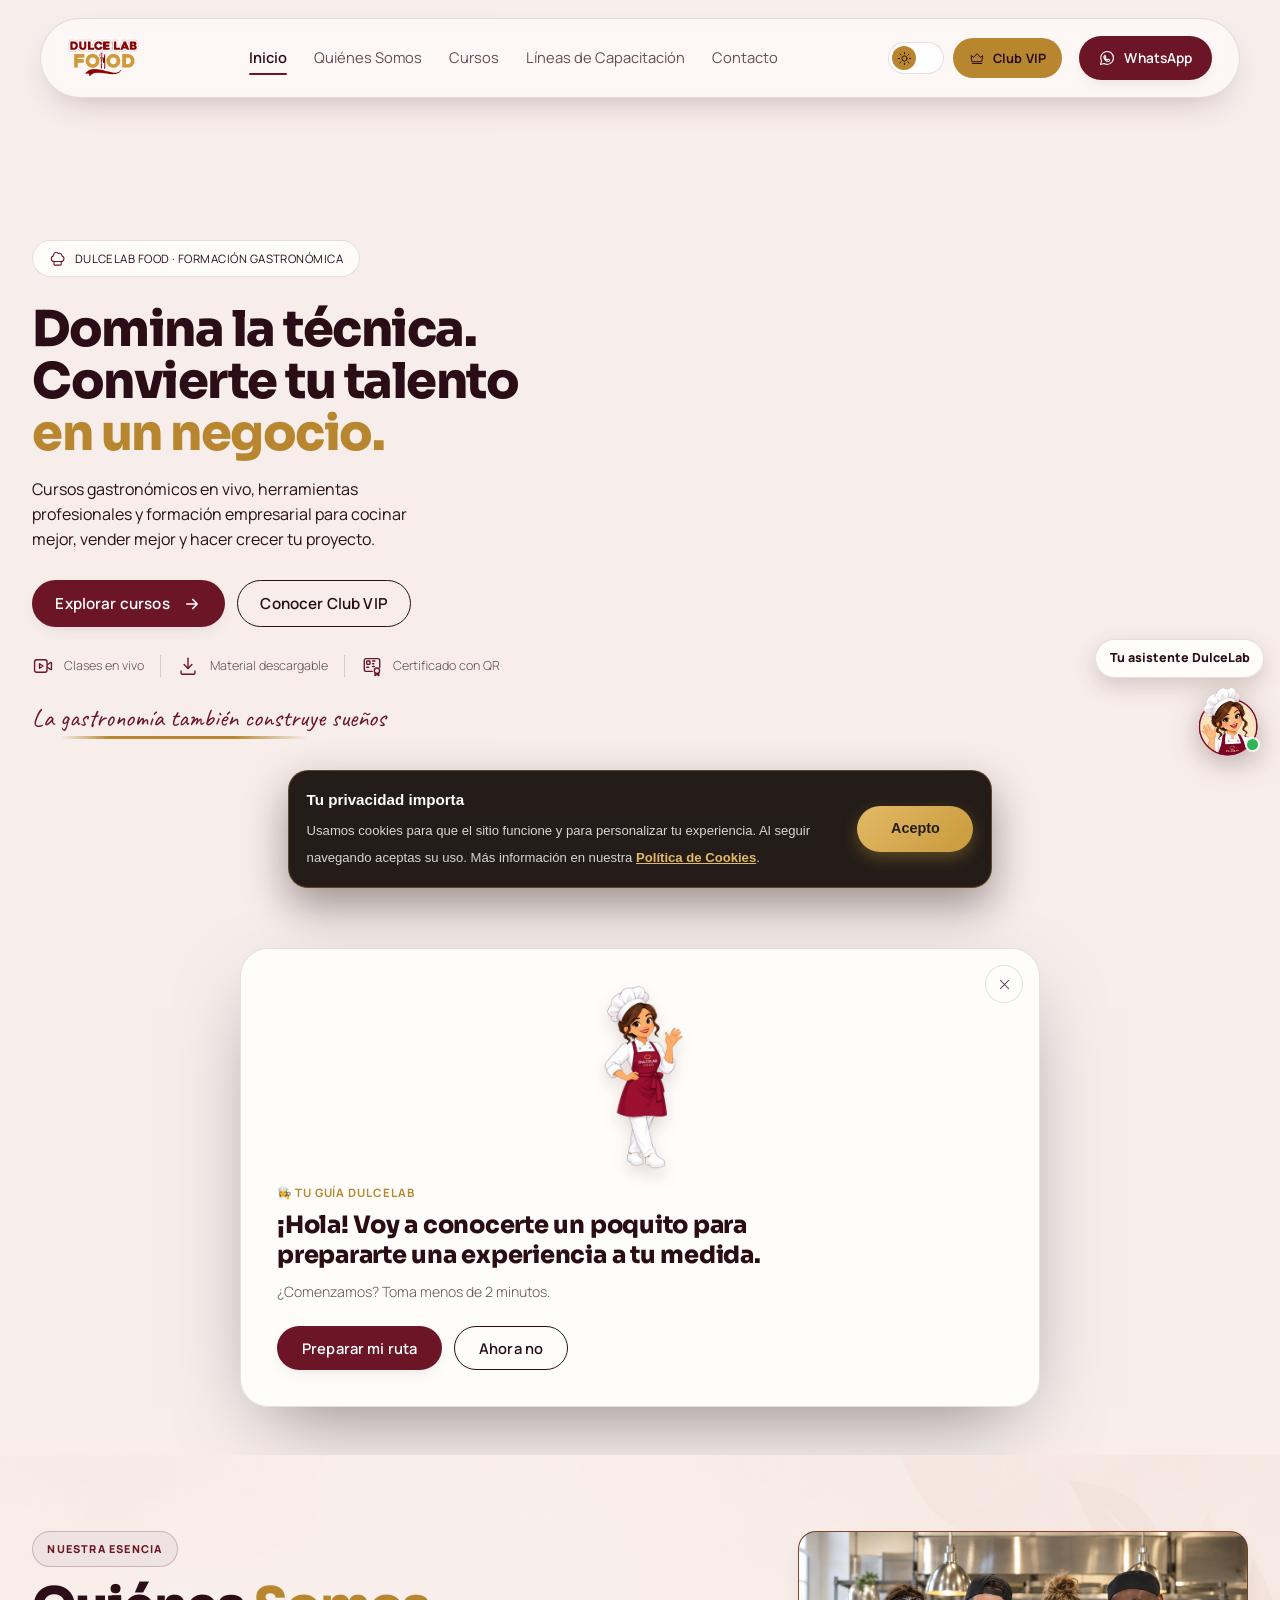
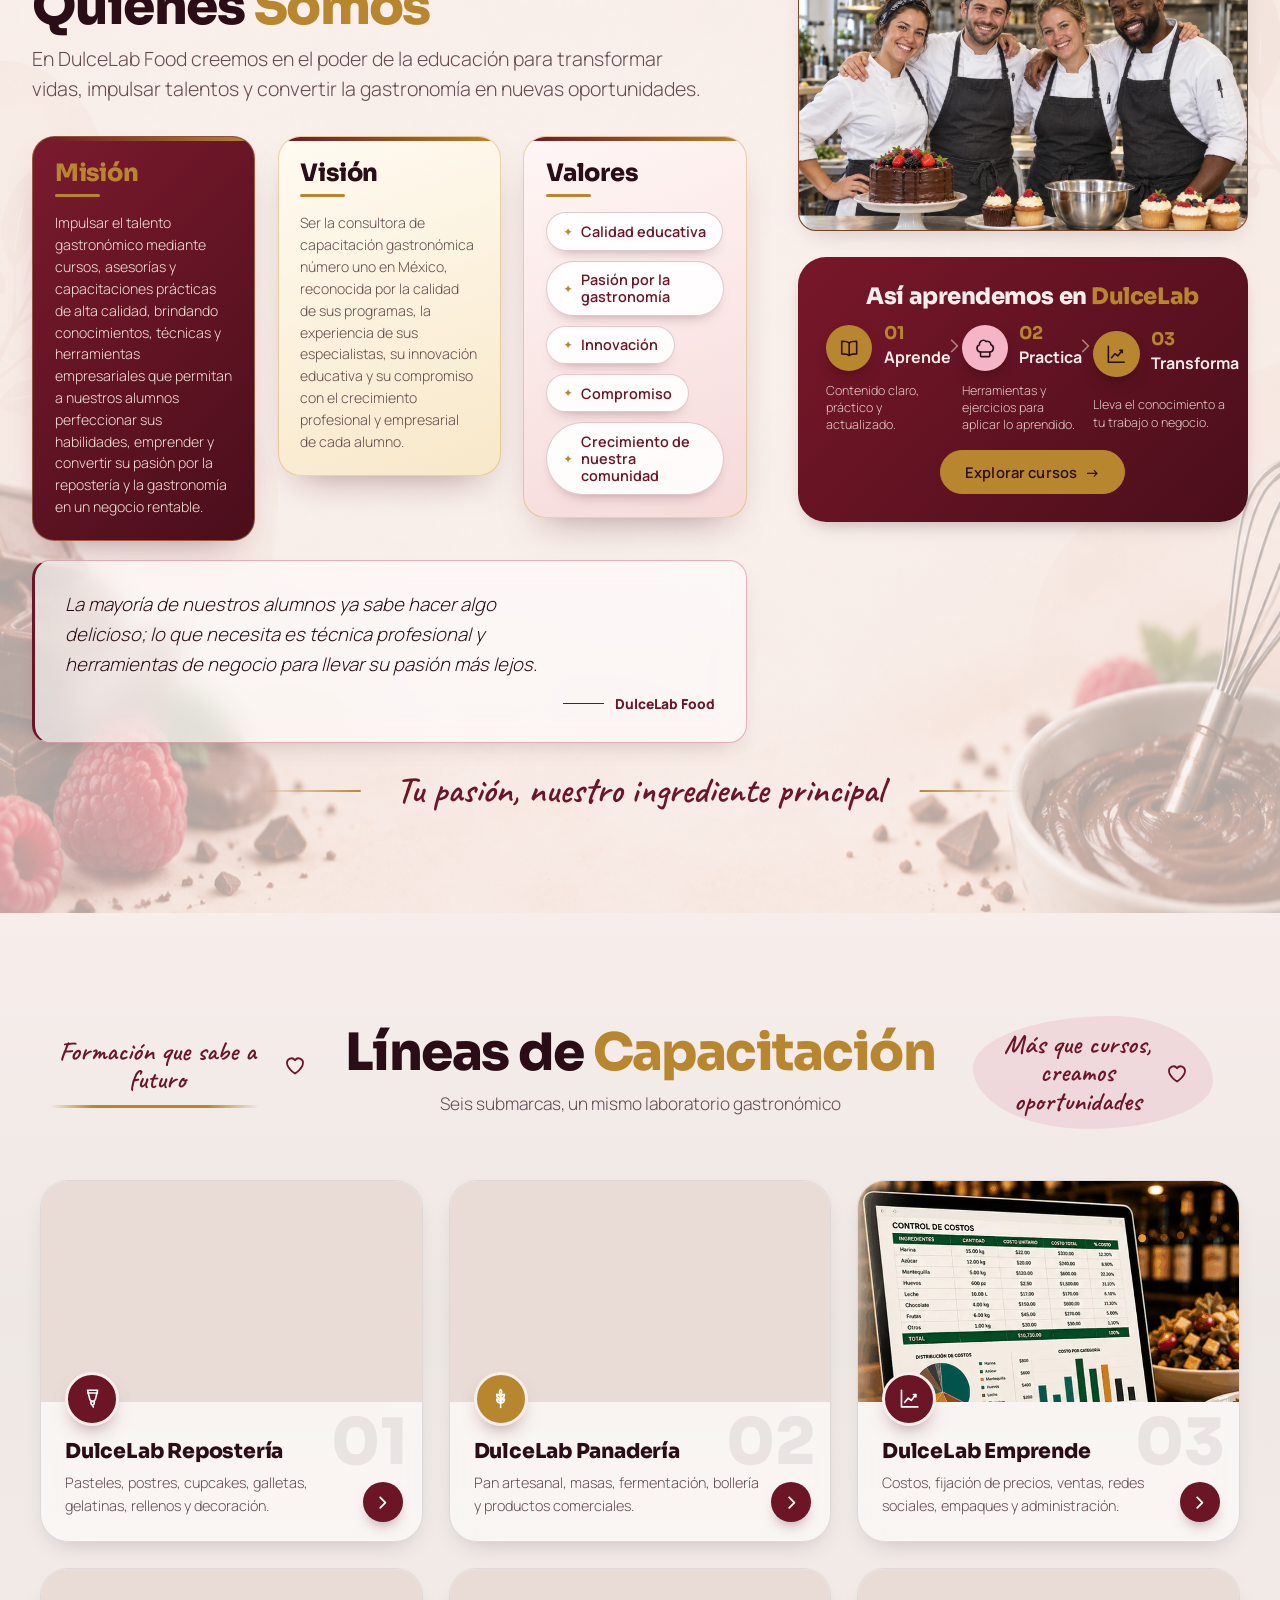
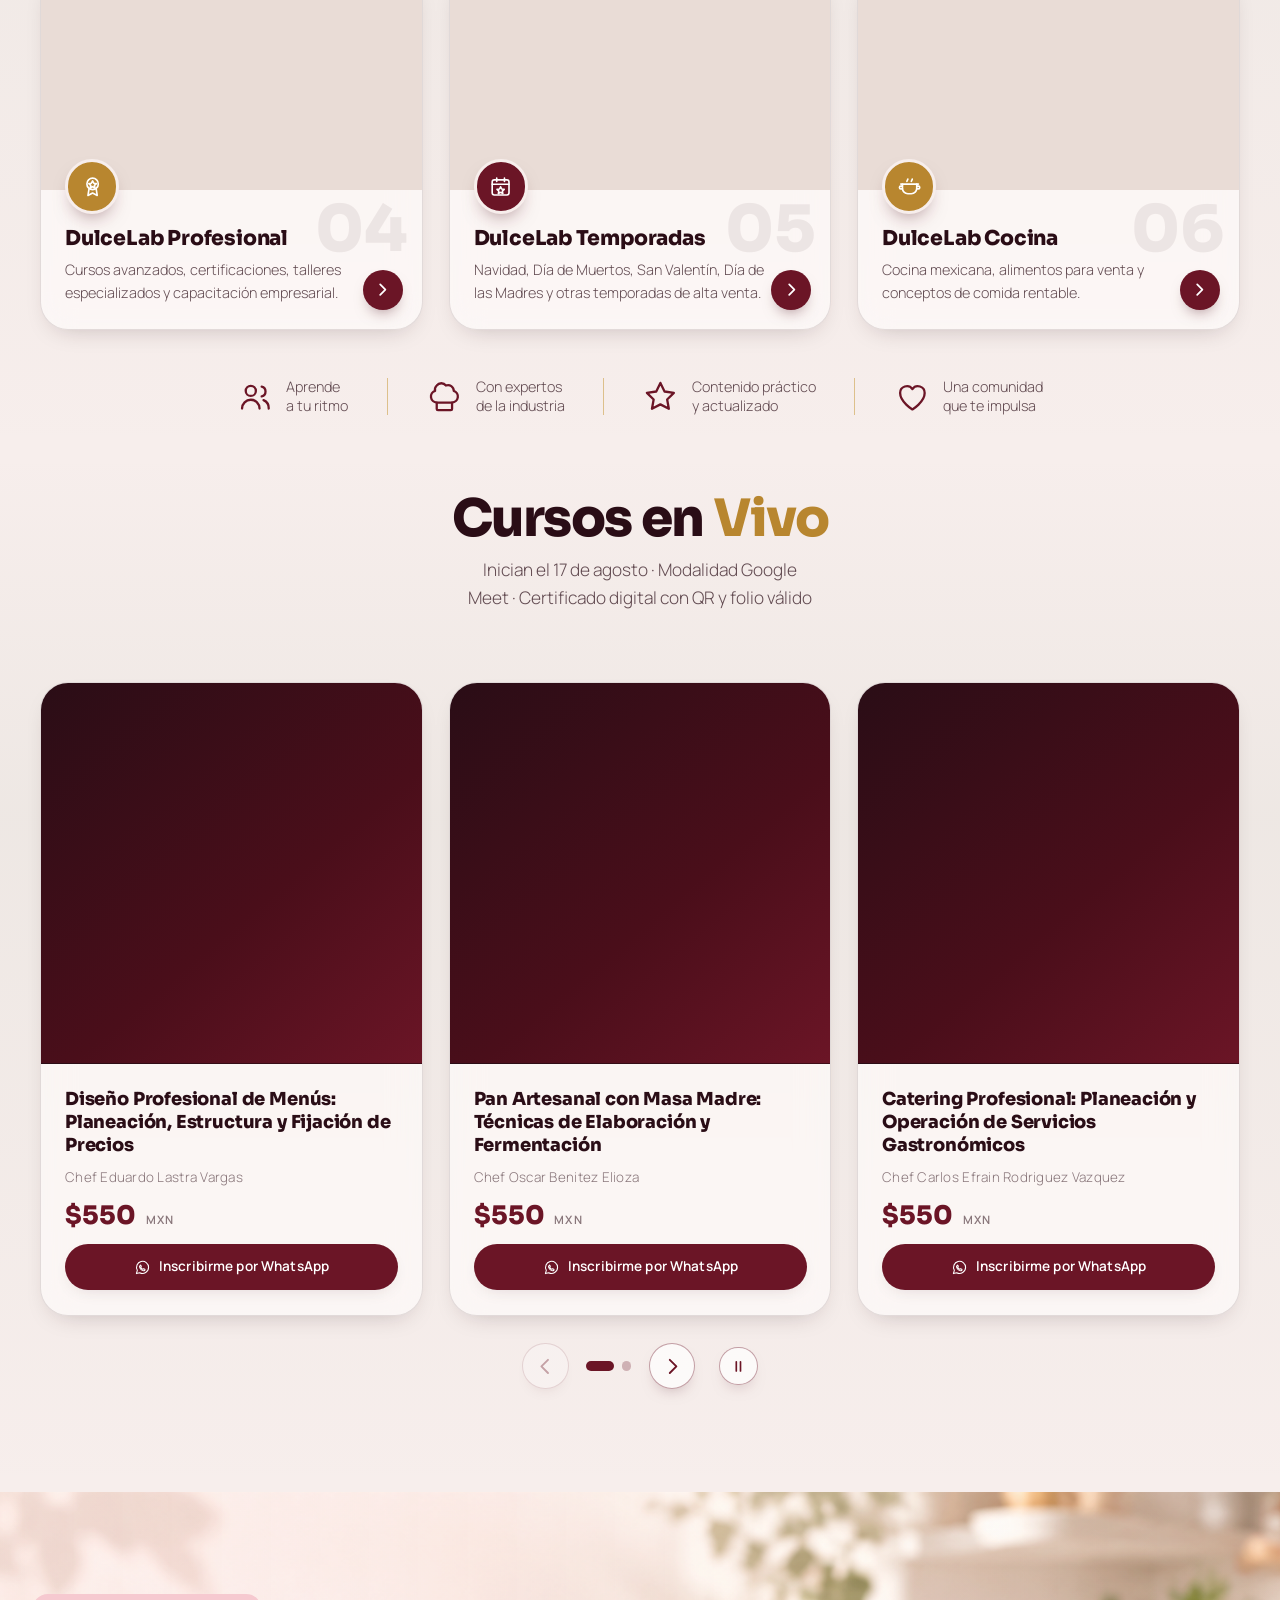
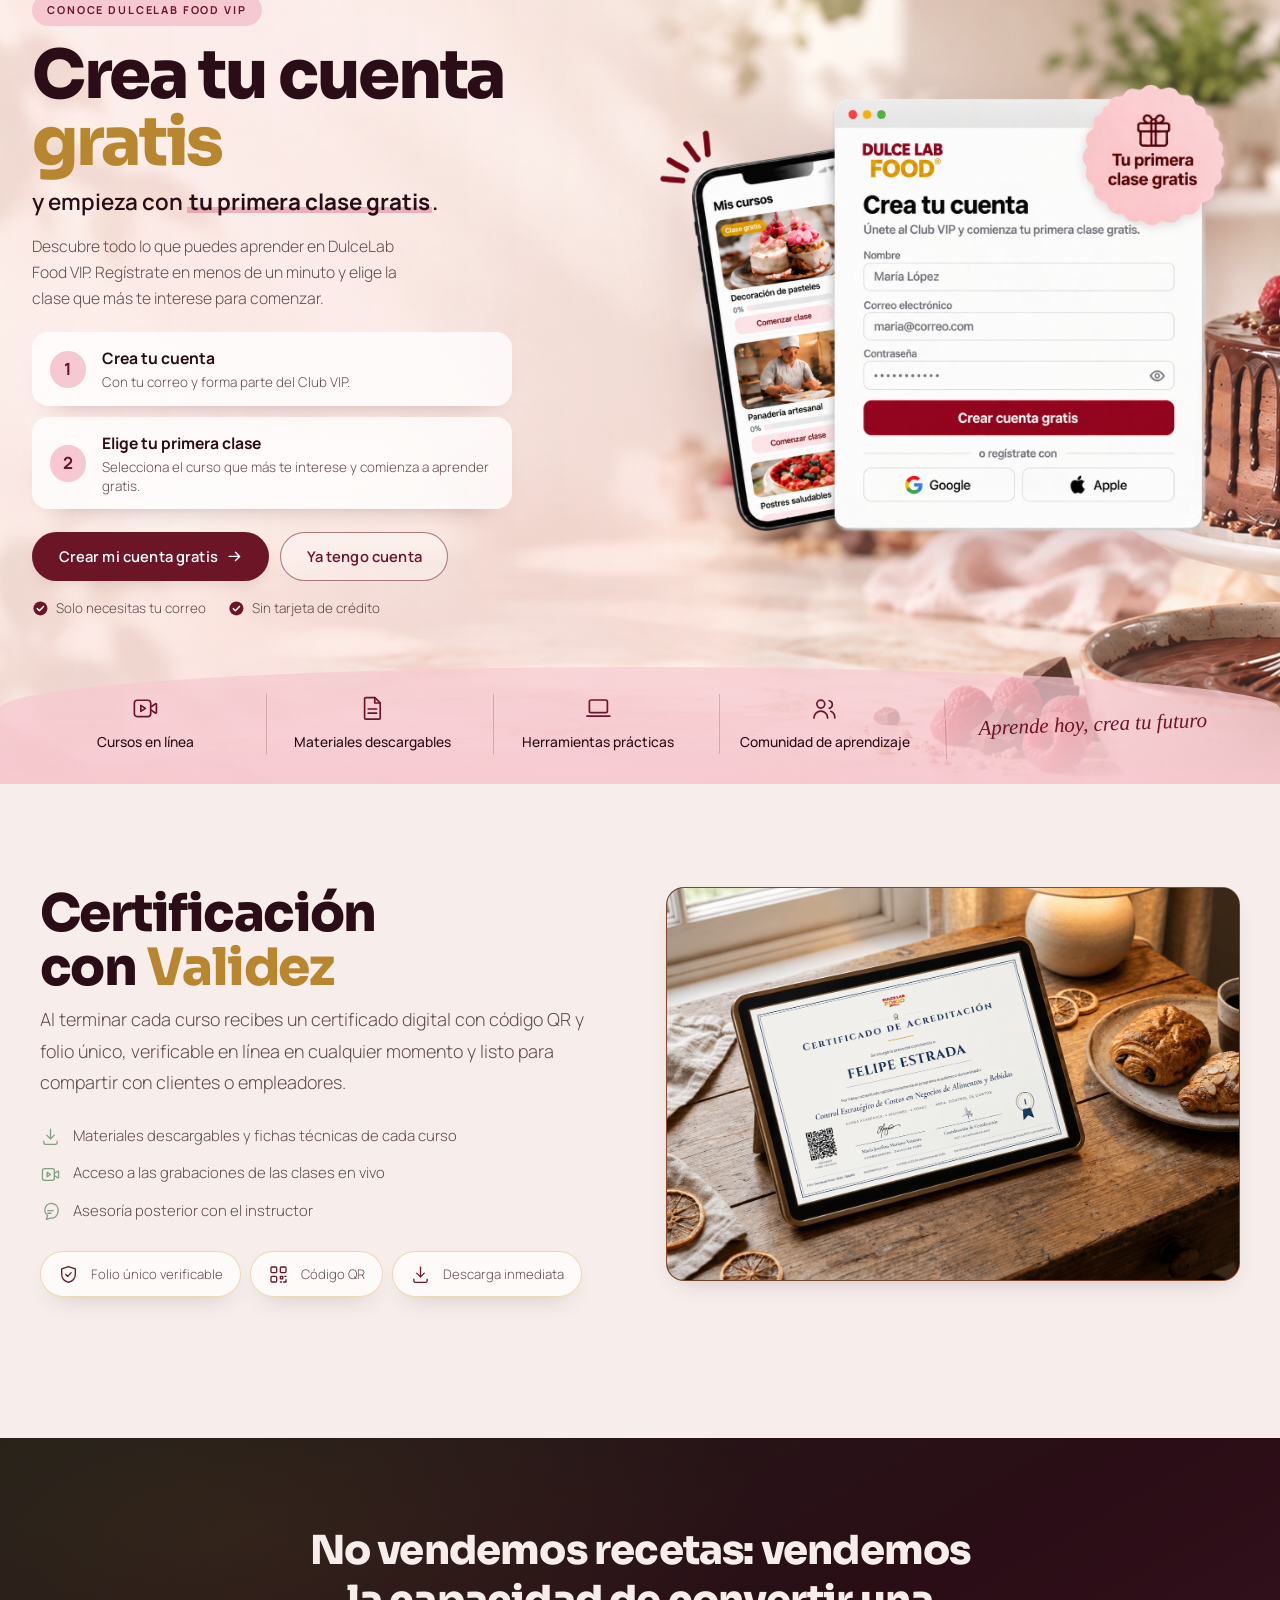
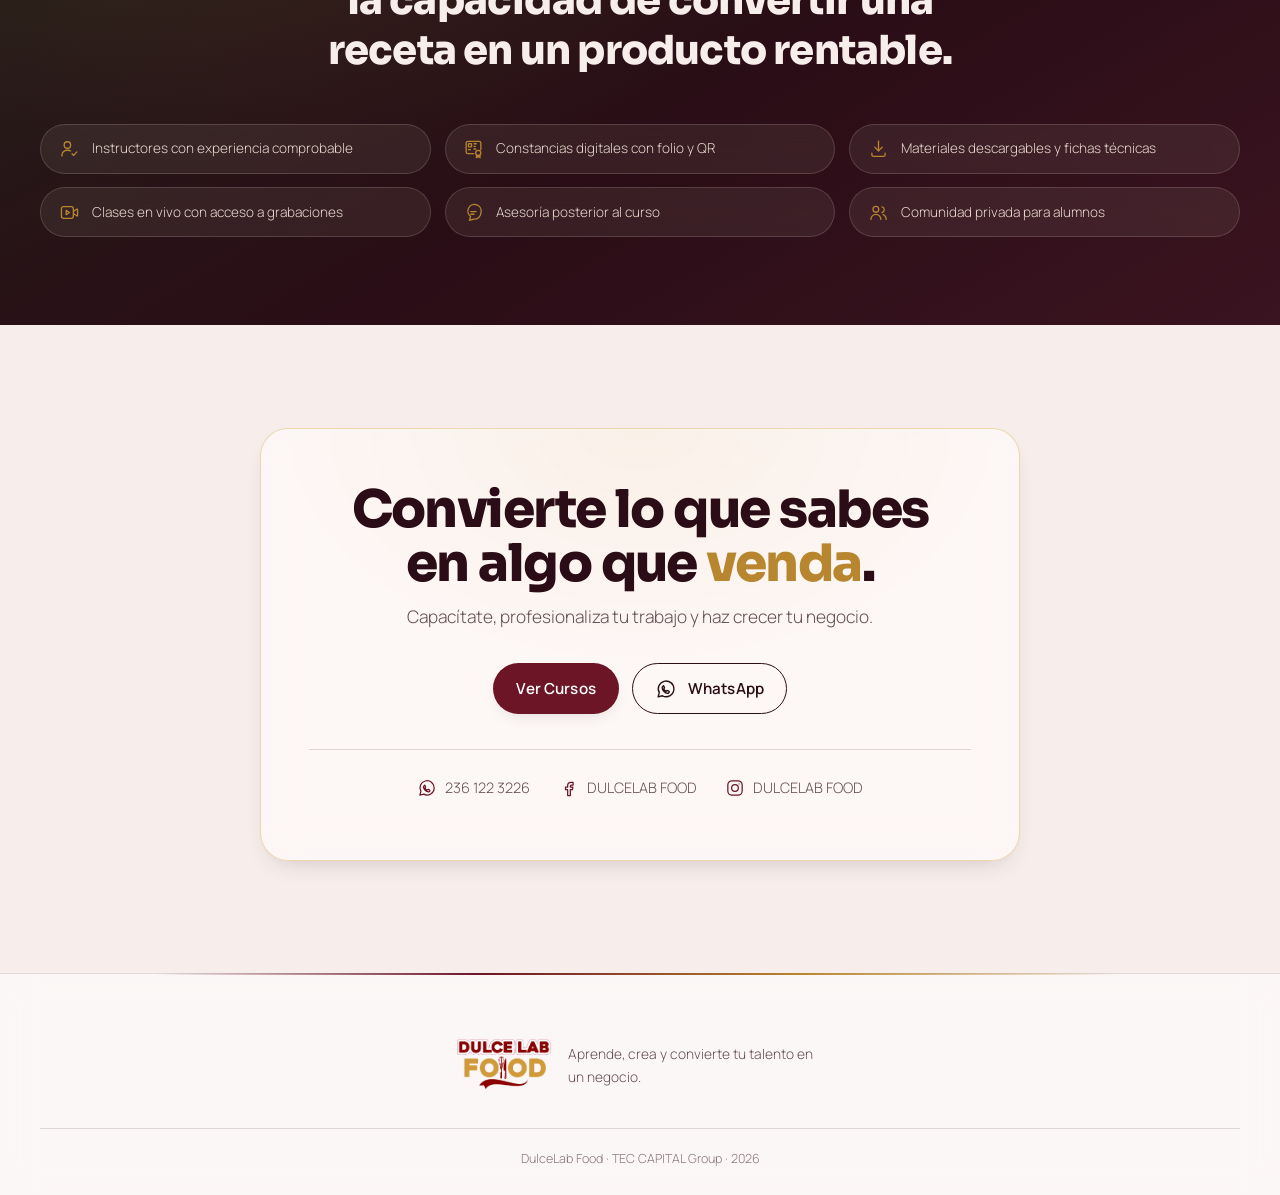
==== commit 40ee7ff9: "Ajusta franja y composición VIP" ====
--- a/index.html
+++ b/index.html
@@ -771,8 +771,8 @@
     <li><svg class="ico" aria-hidden="true"><use href="#i-doc"></use></svg><span>Materiales descargables</span></li>
     <li><svg class="ico" aria-hidden="true"><use href="#i-laptop"></use></svg><span>Herramientas prácticas</span></li>
     <li><svg class="ico" aria-hidden="true"><use href="#i-community"></use></svg><span>Comunidad de aprendizaje</span></li>
+    <li class="vip__band-tagline">Aprende hoy, crea tu futuro</li>
   </ul>
-  <p class="vip__tagline" aria-hidden="true">Tu pasión, nuestro ingrediente principal</p>
 </section>
 
 <!-- ============ CERTIFICADOS ============ -->
--- a/css/styles.css
+++ b/css/styles.css
@@ -907,12 +907,11 @@
 :root[data-theme="dark"] .vsello__bg{fill:#4A1B27}
 :root[data-theme="dark"] .vsello__in{color:var(--dorado)}
 .vip__pastel{display:none}
-.vip__tagline{display:none}
 @keyframes vip-title-rise{from{opacity:0;transform:translateY(18px)}to{opacity:1;transform:translateY(0)}}
 
 /* Franja inferior con los beneficios */
 .vip__band{
-  position:relative;z-index:1;list-style:none;margin:0 auto;padding:1.5rem max(clamp(1rem,4vw,2rem),calc((100vw - var(--wrap)) / 2)) 1.7rem;max-width:none;
+  position:relative;z-index:1;box-sizing:border-box;width:100vw;list-style:none;margin:0 calc(50% - 50vw);padding:1.5rem max(clamp(1rem,4vw,2rem),calc((100vw - var(--wrap)) / 2)) 1.7rem;max-width:none;
   display:grid;grid-template-columns:repeat(2,minmax(0,1fr));gap:1.3rem 1rem;
   background:linear-gradient(180deg,rgba(246,201,208,.7),rgba(246,201,208,.95));
   border-radius:50% 50% 0 0 / 2.6rem 2.6rem 0 0;
@@ -921,9 +920,10 @@
 :root[data-theme="dark"] .vip__band{background:linear-gradient(180deg,rgba(201,75,104,.16),rgba(201,75,104,.24))}
 .vip__band li{display:flex;flex-direction:column;align-items:center;gap:.5rem;text-align:center;font-size:.86rem;font-weight:500;color:var(--text)}
 .vip__band .ico{width:1.8rem;height:1.8rem;color:var(--frambuesa);stroke-width:1.4}
+.vip__band .vip__band-tagline{justify-content:center;font-family:var(--ff-script, cursive);font-size:clamp(1rem,.75rem + .7vw,1.45rem);font-style:italic;color:var(--frambuesa);line-height:1.15;transform:rotate(-2deg)}
 :root[data-theme="dark"] .vip__band .ico{color:var(--dorado)}
 @media (min-width:700px){
-  .vip__band{grid-template-columns:repeat(4,minmax(0,1fr));padding-block:1.7rem 1.9rem}
+  .vip__band{grid-template-columns:repeat(4,minmax(0,1fr)) minmax(13rem,1.4fr);padding-block:1.7rem 1.9rem}
   .vip__band li + li{border-left:1px solid color-mix(in srgb,var(--frambuesa) 22%,transparent)}
 }
 @media (max-width:699px){
@@ -1417,14 +1417,13 @@
 @media (min-width:1100px){
   .section--vip .section__inner{max-width:1440px}
   .vip{grid-template-columns:minmax(0,.93fr) minmax(34rem,1.07fr);gap:clamp(2rem,3vw,4rem)}
-  .vip__stage{margin-inline:0 auto;max-width:46rem;padding-top:1rem}
+  .vip__stage{margin-inline:0 auto;max-width:46rem;padding-top:1rem;transform:translateX(-9rem)}
   .vip__signup-art{width:100%}
   .vcard{width:26rem;padding:1rem 1.55rem 1.5rem;border-radius:18px}
   .vphone{top:4.5rem;width:12.6rem}
   .vsello{right:-.8rem;top:-.55rem}
   .vip__pastel{display:none}
   .vip__text,.vip__stage{position:relative;z-index:1}
-  .vip__tagline{display:block;position:relative;z-index:1;margin:-.4rem clamp(1rem,6vw,7rem) 1.1rem auto;width:max-content;max-width:calc(100% - 2rem);font-family:var(--ff-script, cursive);font-size:clamp(1rem,.8rem + .8vw,1.5rem);font-style:italic;color:var(--frambuesa);transform:rotate(-3deg)}
 }
 @media (prefers-reduced-motion:reduce){.vip__title .vip__l1,.vip__title .accent{animation:none}}
 @media (min-width:1280px){
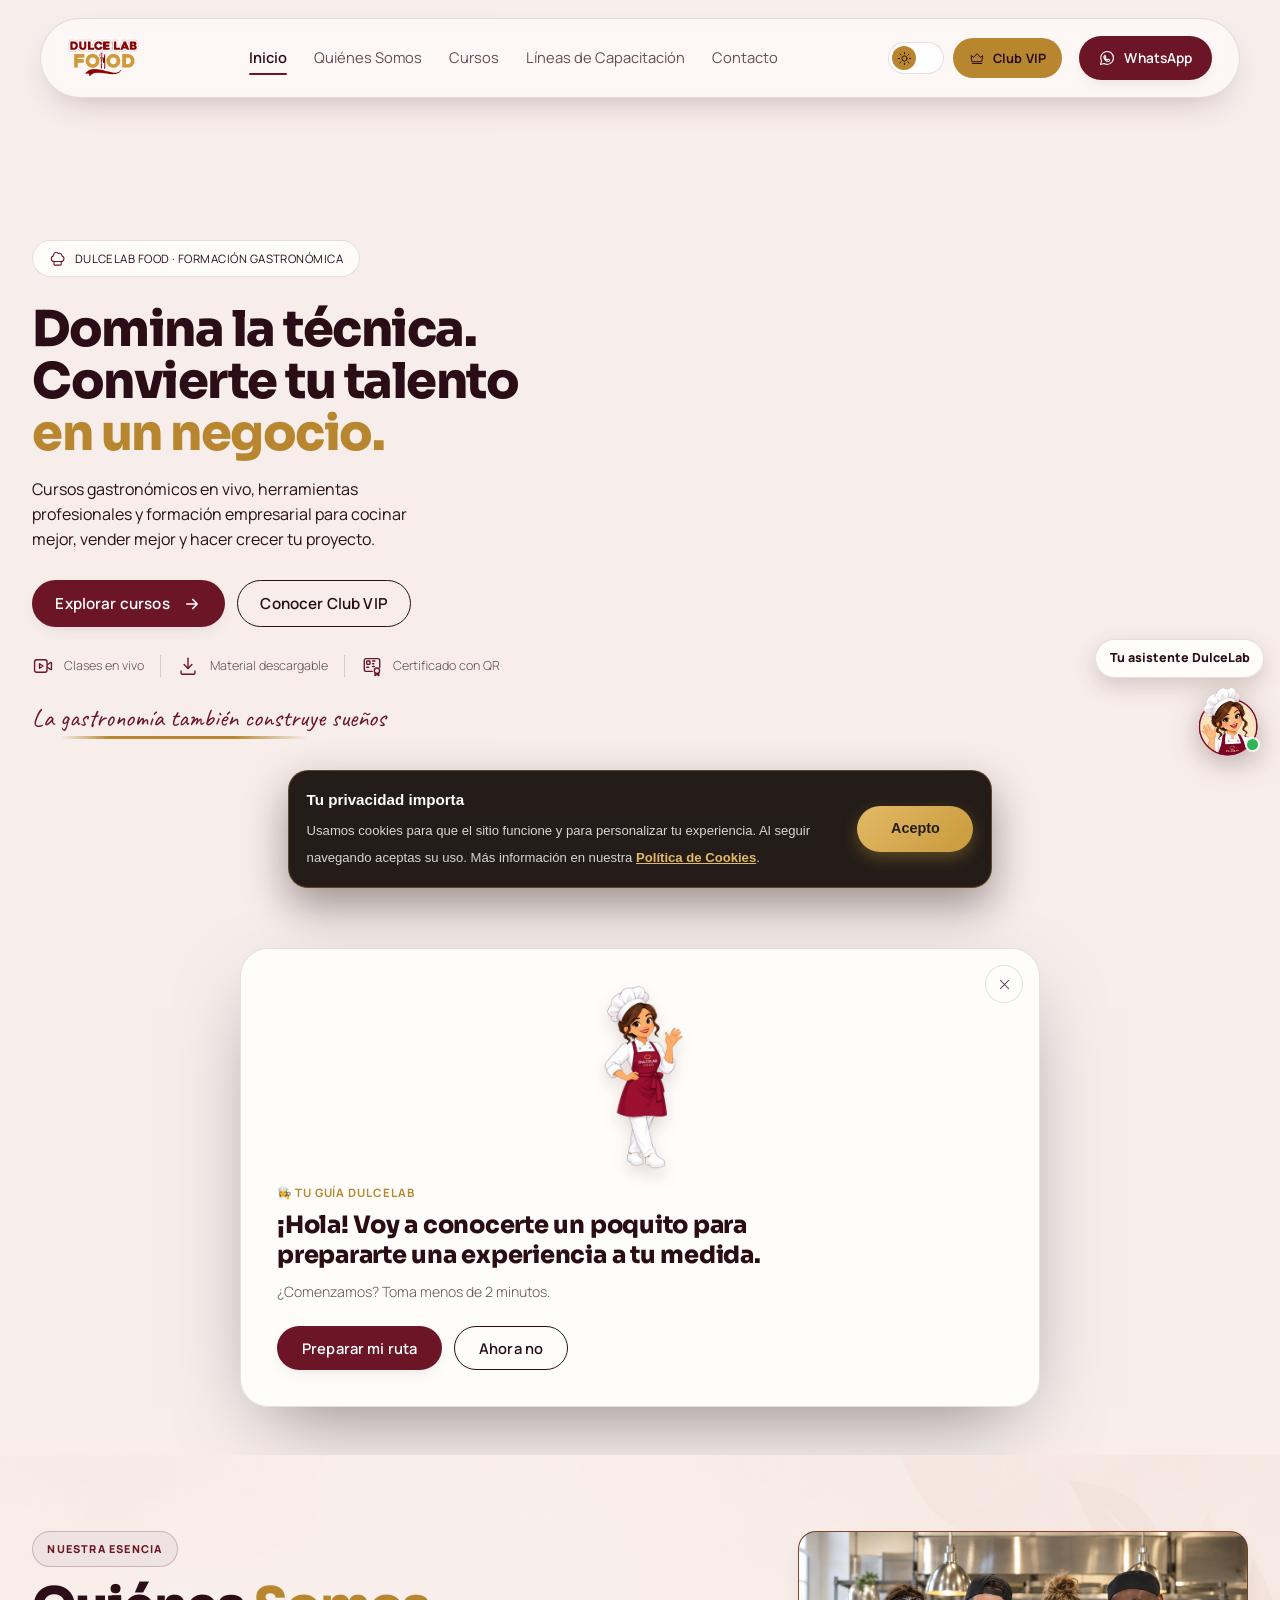
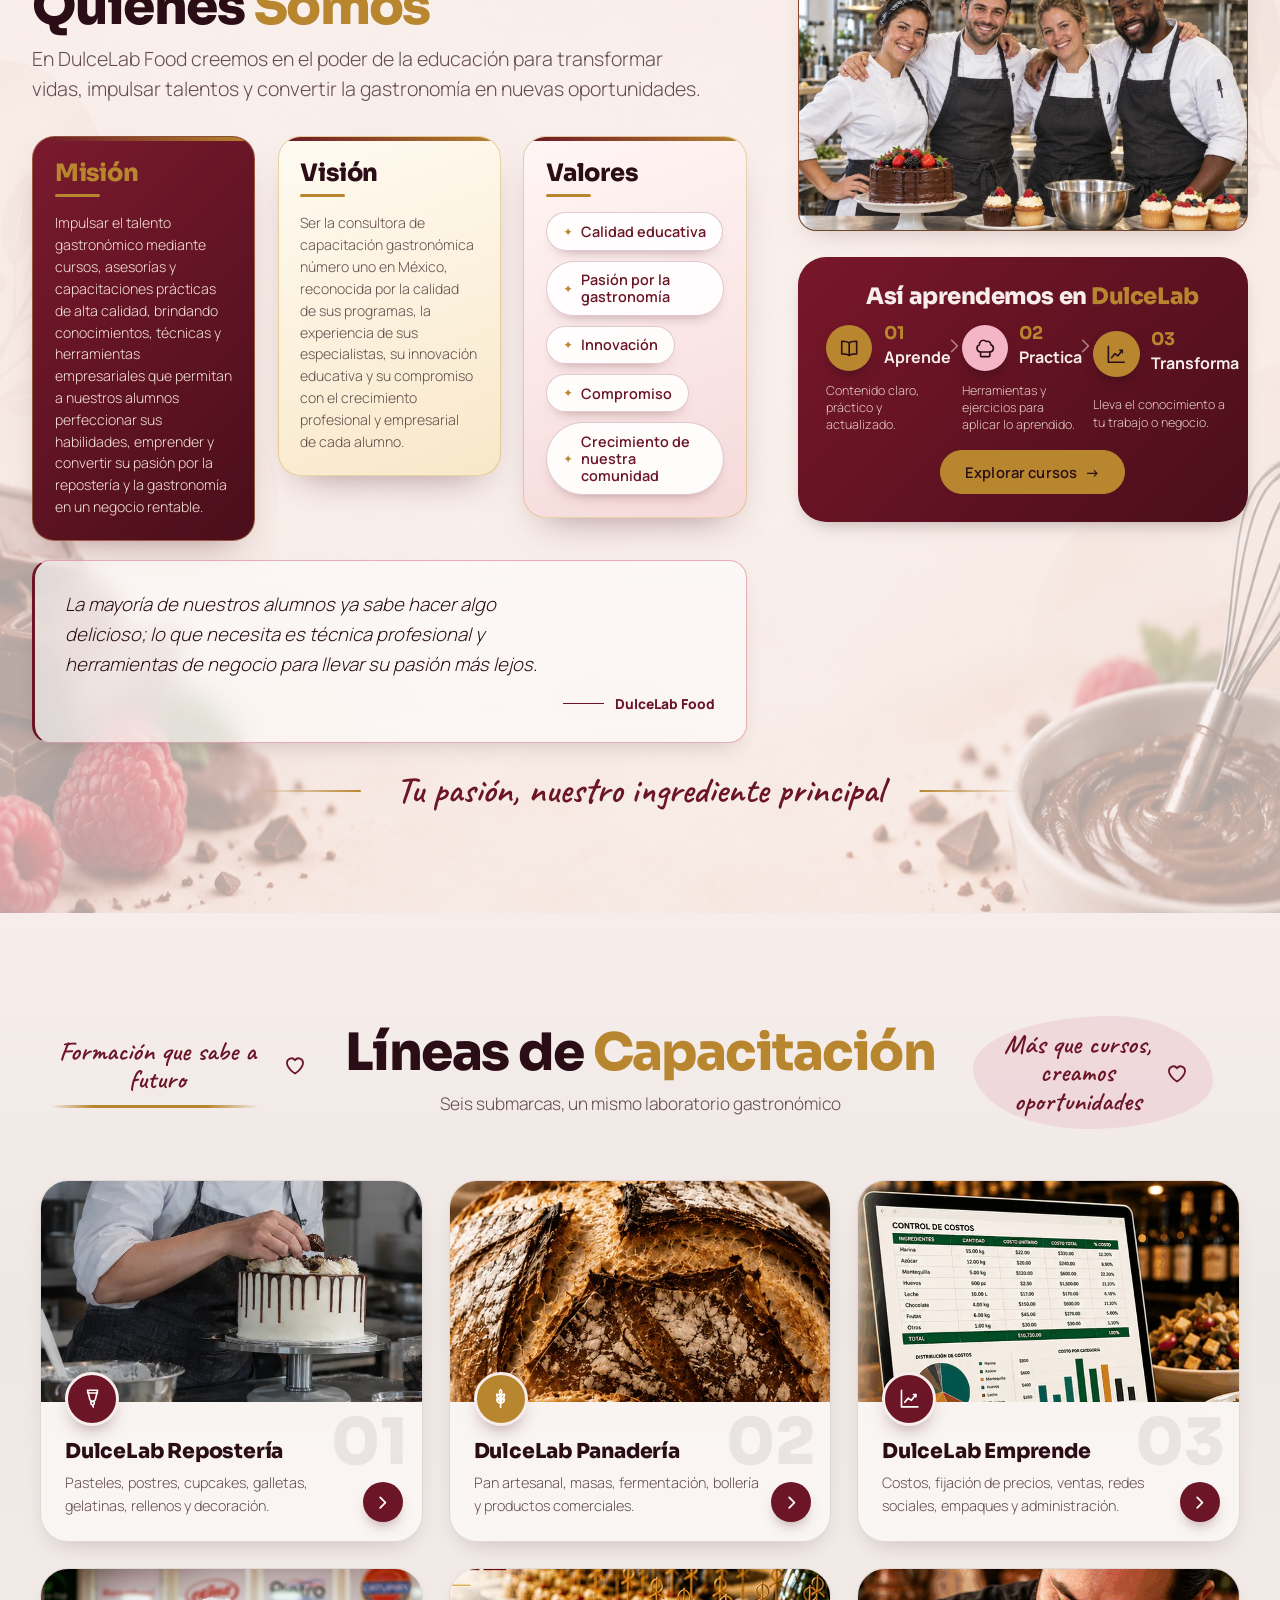
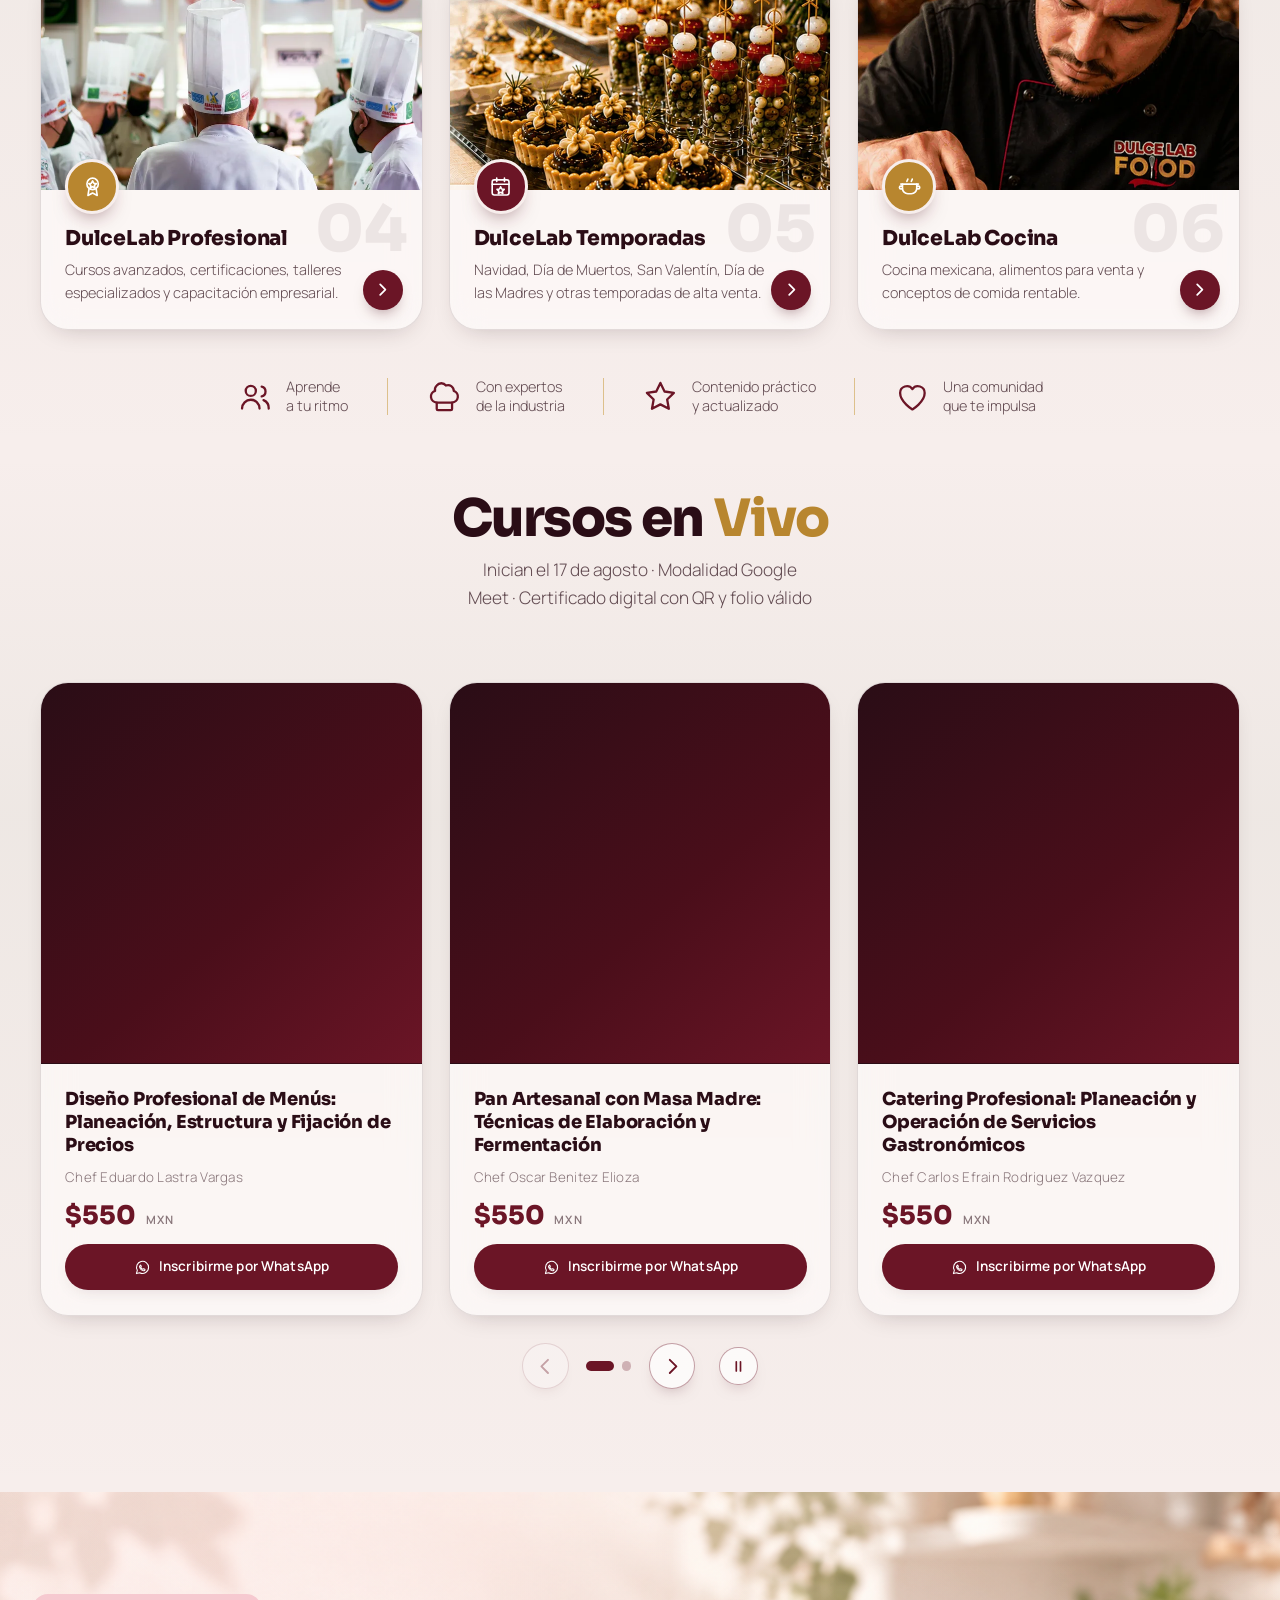
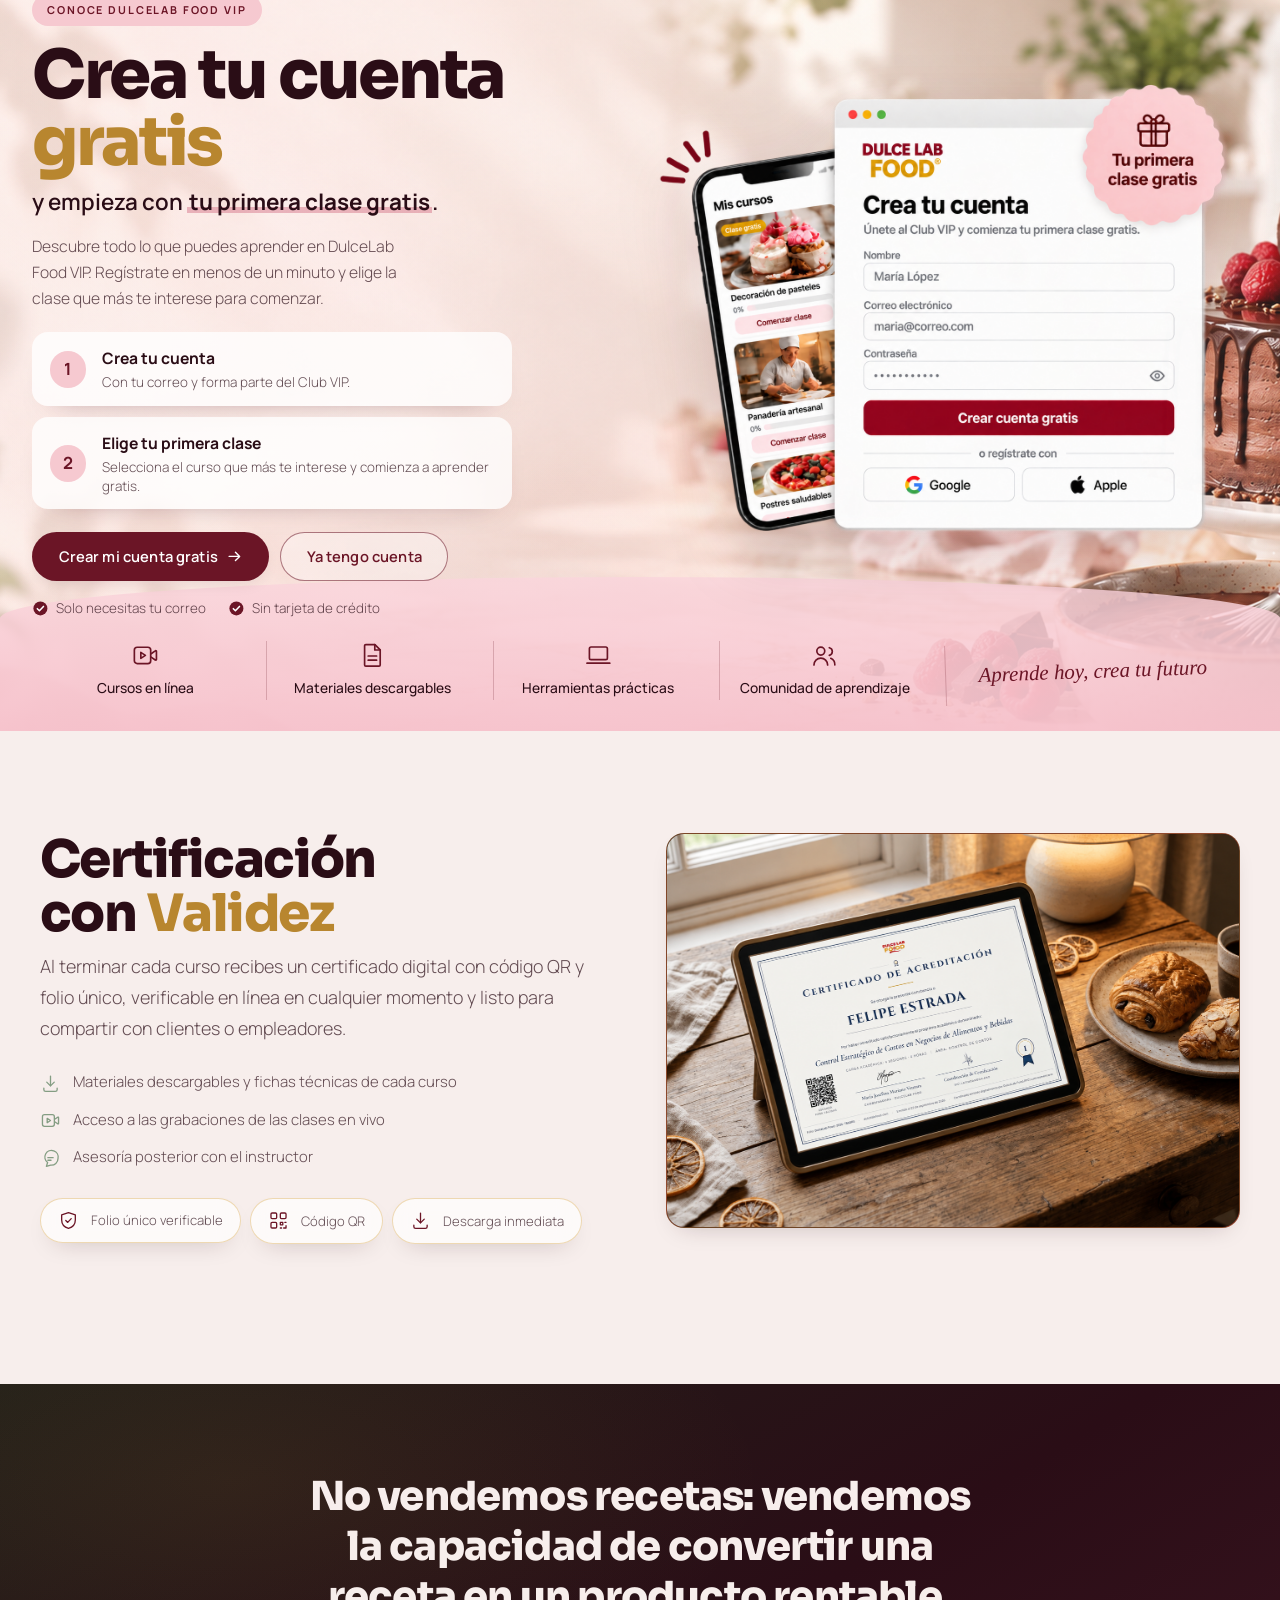
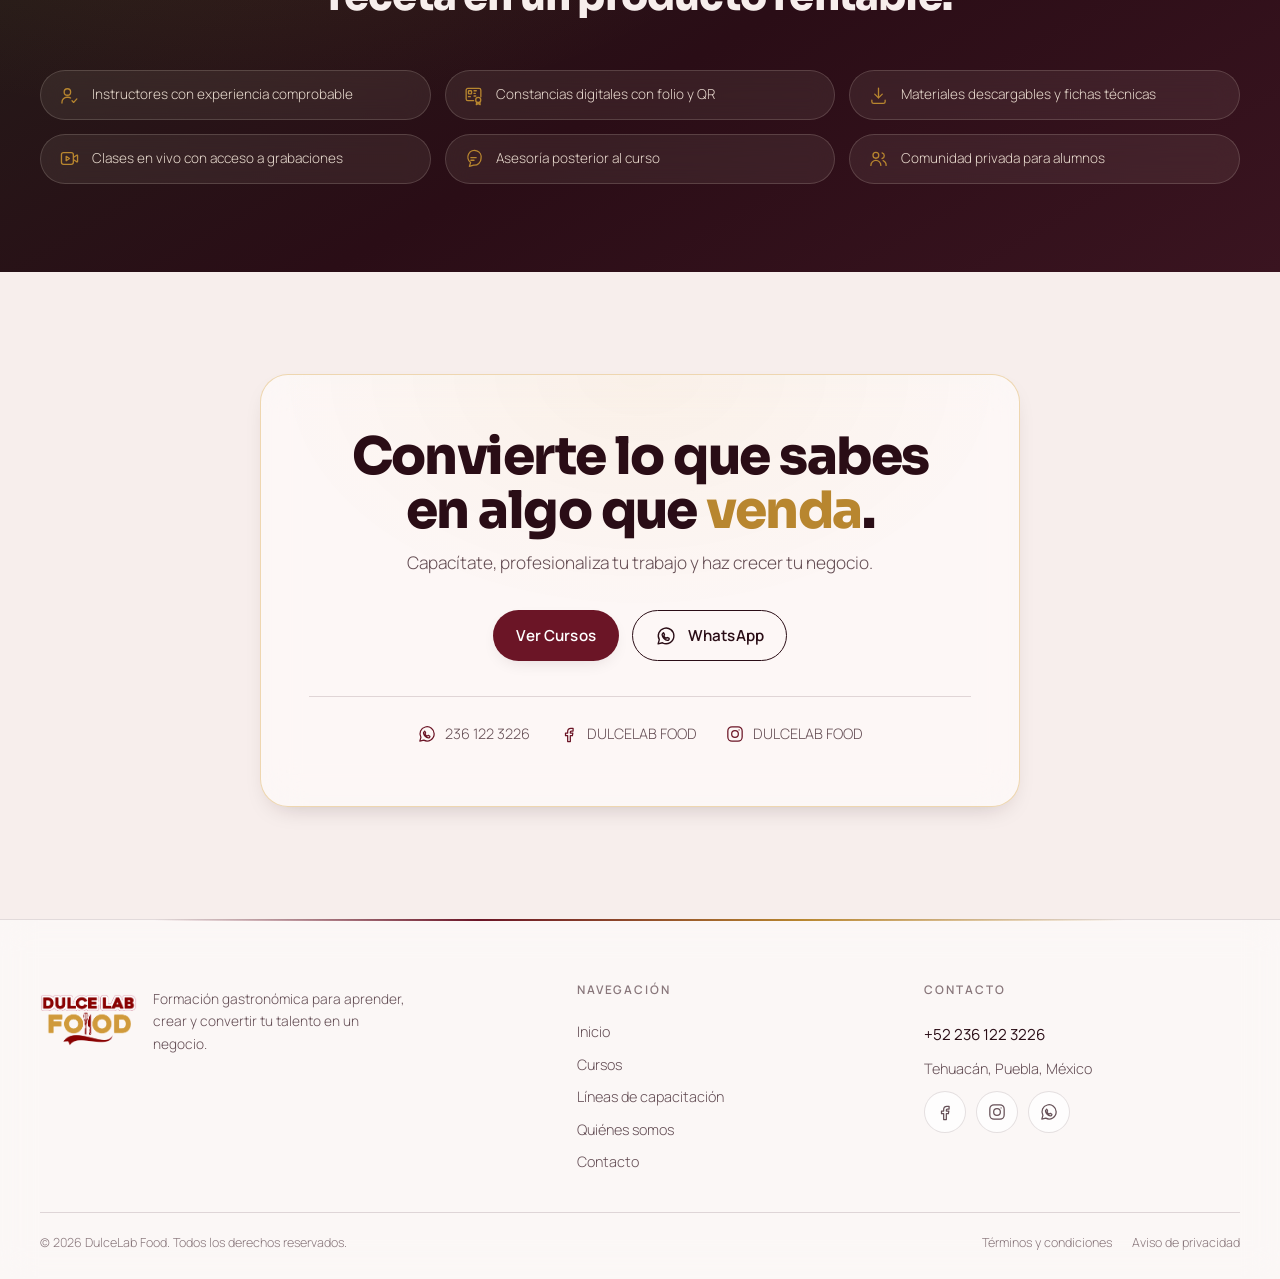
==== commit cf1692a4: "Corrige carrusel móvil y amplía pie de página" ====
--- a/index.html
+++ b/index.html
@@ -451,6 +451,7 @@
       <div class="lineas__titulo">
         <h2 class="section__title rv">Líneas de <span class="accent">Capacitación</span></h2>
         <p class="section__sub rv">Seis submarcas, un mismo laboratorio gastronómico</p>
+        <p class="lineas__swipe" aria-hidden="true">Desliza para conocer las 6 líneas <span>→</span></p>
       </div>
       <p class="lineas__nota lineas__nota--der rv"><span>Más que cursos, creamos oportunidades</span><svg class="ico" aria-hidden="true"><use href="#i-heart"></use></svg></p>
     </header>
@@ -890,16 +891,39 @@
 
 <!-- ============ FOOTER ============ -->
 <footer class="footer">
-  <div class="footer__inner footer__inner--simple">
+  <div class="footer__inner">
     <div class="footer__brand">
       <img class="footer__logo" src="assets/logo.png" alt="Logo DulceLab Food" width="97" height="52" loading="lazy">
       <div>
-        <p class="footer__name">DULCELAB<span class="brand__accent">FOOD</span></p>
-        <p class="footer__slogan">Aprende, crea y convierte tu talento en un negocio.</p>
-      </div>
-    </div>
-  </div>
-  <p class="footer__legal">DulceLab Food · TEC CAPITAL Group · 2026</p>
+        <p class="footer__slogan">Formación gastronómica para aprender, crear y convertir tu talento en un negocio.</p>
+      </div>
+    </div>
+    <nav class="footer__nav" aria-label="Navegación del pie de página">
+      <h2 class="footer__h">Navegación</h2>
+      <a href="#hero">Inicio</a>
+      <a href="#cursos">Cursos</a>
+      <a href="#lineas">Líneas de capacitación</a>
+      <a href="#quienes-somos">Quiénes somos</a>
+      <a href="#contacto">Contacto</a>
+    </nav>
+    <div class="footer__info">
+      <h2 class="footer__h">Contacto</h2>
+      <a class="footer__contact" href="https://wa.me/522361223226" target="_blank" rel="noopener">+52 236 122 3226</a>
+      <p>Tehuacán, Puebla, México</p>
+      <div class="footer__social" aria-label="Redes sociales">
+        <a class="social" href="https://www.facebook.com/profile.php?id=61592777306295&locale=es_LA" target="_blank" rel="noopener" aria-label="Facebook"><svg class="ico" aria-hidden="true"><use href="#i-facebook"></use></svg></a>
+        <a class="social" href="https://www.instagram.com/dulcelab.food/?next=%2Fdulcelab.food%2F" target="_blank" rel="noopener" aria-label="Instagram"><svg class="ico" aria-hidden="true"><use href="#i-instagram"></use></svg></a>
+        <a class="social" href="https://wa.me/522361223226" target="_blank" rel="noopener" aria-label="WhatsApp"><svg class="ico" aria-hidden="true"><use href="#i-whatsapp"></use></svg></a>
+      </div>
+    </div>
+  </div>
+  <div class="footer__bottom">
+    <p>© 2026 DulceLab Food. Todos los derechos reservados.</p>
+    <div class="footer__legal-links">
+      <a href="terminos-y-condiciones.html">Términos y condiciones</a>
+      <a href="aviso-de-privacidad.html">Aviso de privacidad</a>
+    </div>
+  </div>
 </footer>
 
 <!-- ============ WHATSAPP FLOTANTE ============ -->
--- a/css/styles.css
+++ b/css/styles.css
@@ -647,6 +647,28 @@
   /* ...y solo se deja la carita del asistente (sin la burbuja) para que no tape los botones */
   .dlfbot-tip{display:none !important}
 }
+@media (max-width:767px){
+  /* En teléfono el hero termina antes para que la encuesta no quede separada por un espacio vacío. */
+  .hero--photo{min-height:84svh;padding-bottom:calc(6rem + env(safe-area-inset-bottom,0px))}
+
+  /* Valores: una lista clara, una fila por valor. */
+  .about__values{flex-direction:column;align-items:stretch;gap:.45rem}
+  .about__values li{width:100%;justify-content:flex-start}
+
+  /* Las seis líneas se recorren con el dedo como carrusel. */
+  .lineas__grid{display:flex;overflow-x:auto;gap:1rem;margin-inline:-1rem;padding:.5rem 1rem 1.25rem;scroll-snap-type:x mandatory;scroll-padding-inline:1rem;scrollbar-width:none;-webkit-overflow-scrolling:touch;overscroll-behavior-x:contain}
+  .lineas__grid::-webkit-scrollbar{display:none}
+  .lineas__grid .card--line{flex:0 0 min(82vw,21rem);scroll-snap-align:start}
+  .lineas__beneficios{grid-template-columns:repeat(2,minmax(0,1fr));gap:1.2rem .75rem}
+  .lineas__beneficios li{flex-direction:column;gap:.45rem;text-align:center}
+
+  /* Registro VIP: un CTA centrado y beneficios finales centrados. */
+  .vip__ctas{justify-content:center}
+  .vip__ctas .btn--ghost{display:none}
+  .vip__ctas .btn--primary{margin-inline:auto}
+  .vip__checks{justify-content:center}
+  .vip__band .vip__band-tagline{grid-column:1 / -1;align-items:center;text-align:center;transform:none}
+}
 @media (prefers-reduced-motion:reduce){.hero__pill{animation:none}}
 
 /* Indicador de scroll */
@@ -697,11 +719,6 @@
   display:grid;gap:2.2rem;
 }
 .footer__brand{display:flex;align-items:center;gap:1rem}
-.footer__inner--simple{display:flex;justify-content:center}
-.footer__inner--simple .footer__brand{text-align:left}
-@media (max-width:520px){
-  .footer__inner--simple .footer__brand{flex-direction:column;text-align:center}
-}
 .footer__logo{height:52px;width:auto;border-radius:0}
 :root[data-theme="dark"] .footer__logo{}
 /* Igual que en el navbar: el logo ya es el wordmark. */
@@ -719,6 +736,14 @@
   .footer__contact:hover{color:var(--frambuesa)}
 }
 .footer__contact .ico{color:var(--frambuesa)}
+.footer__nav{display:grid;align-content:start;gap:.55rem}
+.footer__nav a,.footer__info p{
+  width:max-content;max-width:100%;font-size:.9rem;color:var(--text-soft);text-decoration:none;
+}
+.footer__nav a{transition:color .2s var(--ease),transform .2s var(--ease)}
+@media (hover:hover){.footer__nav a:hover{color:var(--frambuesa);transform:translateX(3px)}}
+.footer__info{display:grid;align-content:start;justify-items:start;gap:.65rem}
+.footer__info p{margin:0}
 .footer__social{display:flex;gap:.6rem}
 .social{
   width:42px;height:42px;border-radius:50%;
@@ -734,11 +759,15 @@
   }
 }
 .footer__handle{margin-top:.7rem;font-size:.8rem;color:var(--text-faint);letter-spacing:.04em}
-.footer__legal{
+.footer__bottom{
   max-width:var(--wrap);margin:2.4rem auto 0;padding-top:1.2rem;
-  border-top:1px solid var(--line);
-  text-align:center;font-size:.78rem;color:var(--text-faint);
-}
+  border-top:1px solid var(--line);display:flex;flex-wrap:wrap;justify-content:space-between;gap:.8rem 1.4rem;
+  font-size:.78rem;color:var(--text-faint);
+}
+.footer__bottom p{margin:0}
+.footer__legal-links{display:flex;flex-wrap:wrap;gap:1.25rem}
+.footer__legal-links a{color:var(--text-faint);text-decoration:none;transition:color .2s var(--ease)}
+@media (hover:hover){.footer__legal-links a:hover{color:var(--frambuesa)}}
 
 /* ---------- 9. Breakpoints ---------- */
 @media (min-width:768px){
@@ -755,7 +784,6 @@
   .nav__wa{display:inline-flex}
   .burger{display:none}
   .footer__inner{grid-template-columns:1.6fr 1fr 1fr;align-items:start;gap:2rem}
-  .footer__inner--simple{grid-template-columns:1fr}
   .shape--1{width:96px;height:96px;left:8%}
   .shape--3{width:110px;height:110px;right:9%}
 }
@@ -823,12 +851,17 @@
     url("../assets/vip-fondo-pastel.png") center / cover no-repeat;
 }
 .section--vip::before{content:"";position:absolute;z-index:-1;inset:0;background:linear-gradient(180deg,rgba(255,255,255,.04),rgba(247,213,218,.1));pointer-events:none}
+.section--vip::after{content:"";position:absolute;z-index:0;left:0;right:0;bottom:0;height:clamp(8rem,12vw,11rem);background:linear-gradient(180deg,rgba(250,213,220,.82),rgba(246,194,204,.96));border-radius:50% 50% 0 0 / 2.6rem 2.6rem 0 0;pointer-events:none}
 :root[data-theme="dark"] .section--vip{
   background:
-    radial-gradient(55% 50% at 62% 40%,rgba(201,75,104,.16),transparent 72%),
-    linear-gradient(115deg,#26101A 0%,#2D1320 52%,#241119 100%);
-}
-.vip{display:grid;gap:clamp(2.2rem,4vw,3rem);align-items:center;padding-bottom:clamp(2rem,4vw,3rem)}
+    linear-gradient(90deg,rgba(27,10,17,.94) 0%,rgba(42,14,27,.88) 48%,rgba(53,17,32,.67) 100%),
+    url("../assets/vip-fondo-pastel.png") center / cover no-repeat;
+}
+:root[data-theme="dark"] .section--vip::after{background:linear-gradient(180deg,rgba(88,28,44,.9),rgba(52,18,29,.98))}
+:root[data-theme="dark"] .vip__band li{color:#FFF6E9}
+:root[data-theme="dark"] .vip__band .vip__band-tagline{color:#F6D38C;text-shadow:0 2px 12px rgba(0,0,0,.45)}
+:root[data-theme="dark"] .vip__band li + li{border-color:rgba(246,211,140,.22)}
+.vip{position:relative;z-index:1;display:grid;gap:clamp(2.2rem,4vw,3rem);align-items:center;padding-bottom:clamp(2rem,4vw,3rem)}
 .vip__pill{
   display:inline-block;margin:0 0 1rem;padding:.42rem .95rem;border-radius:var(--r-pill);
   background:#F6C9D0;color:var(--frambuesa);
@@ -913,8 +946,7 @@
 .vip__band{
   position:relative;z-index:1;box-sizing:border-box;width:100vw;list-style:none;margin:0 calc(50% - 50vw);padding:1.5rem max(clamp(1rem,4vw,2rem),calc((100vw - var(--wrap)) / 2)) 1.7rem;max-width:none;
   display:grid;grid-template-columns:repeat(2,minmax(0,1fr));gap:1.3rem 1rem;
-  background:linear-gradient(180deg,rgba(246,201,208,.7),rgba(246,201,208,.95));
-  border-radius:50% 50% 0 0 / 2.6rem 2.6rem 0 0;
+  background:transparent;
   margin-inline:calc(clamp(1rem,4vw,2rem) * -1);
 }
 :root[data-theme="dark"] .vip__band{background:linear-gradient(180deg,rgba(201,75,104,.16),rgba(201,75,104,.24))}
@@ -1416,14 +1448,15 @@
 
 @media (min-width:1100px){
   .section--vip .section__inner{max-width:1440px}
-  .vip{grid-template-columns:minmax(0,.93fr) minmax(34rem,1.07fr);gap:clamp(2rem,3vw,4rem)}
-  .vip__stage{margin-inline:0 auto;max-width:46rem;padding-top:1rem;transform:translateX(-9rem)}
+  .vip{grid-template-columns:minmax(0,.93fr) minmax(34rem,1.07fr);gap:clamp(2rem,3vw,4rem);padding-bottom:0}
+  .vip__stage{margin-inline:0 auto;max-width:46rem;padding-top:1rem;transform:translateX(-17rem)}
   .vip__signup-art{width:100%}
   .vcard{width:26rem;padding:1rem 1.55rem 1.5rem;border-radius:18px}
   .vphone{top:4.5rem;width:12.6rem}
   .vsello{right:-.8rem;top:-.55rem}
   .vip__pastel{display:none}
   .vip__text,.vip__stage{position:relative;z-index:1}
+  .vip__band{margin-top:-.35rem}
 }
 @media (prefers-reduced-motion:reduce){.vip__title .vip__l1,.vip__title .accent{animation:none}}
 @media (min-width:1280px){
@@ -1772,6 +1805,15 @@
 .encuesta__perfil-bloque{margin-bottom:1rem}
 .encuesta__perfil-bloque span{display:block;font-size:.7rem;font-weight:700;letter-spacing:.06em;text-transform:uppercase;color:var(--text-soft);margin-bottom:.2rem}
 .encuesta__perfil-bloque p{font-size:.96rem;color:var(--text);line-height:1.5}
+.encuesta__final-head{display:grid;grid-template-columns:8.5rem minmax(0,1fr);align-items:center;gap:1.15rem;margin:.15rem 0 1.45rem}
+.encuesta__final-head .encuesta__guia-img{height:10.5rem;margin:0}
+.encuesta__pregunta--final{font-size:clamp(1.75rem,1.2rem + 2.2vw,2.65rem);line-height:1.04;margin-bottom:.65rem;letter-spacing:-.035em}
+.encuesta__pregunta--final::first-letter{color:var(--frambuesa)}
+.encuesta__celebra{max-width:60ch;margin:0;font-size:1rem;line-height:1.55;color:var(--text-soft)}
+.encuesta__perfil{display:flex;flex-wrap:wrap;align-items:center;gap:.45rem .65rem;margin:0 0 1.15rem;padding:.7rem .85rem;border-radius:var(--r-md);background:color-mix(in srgb,var(--dorado) 11%,var(--glass-bg));border:1px solid color-mix(in srgb,var(--dorado) 28%,transparent)}
+.encuesta__perfil span{font-size:.7rem;font-weight:800;letter-spacing:.055em;text-transform:uppercase;color:var(--dorado)}
+.encuesta__perfil strong{font-size:.92rem;color:var(--text)}
+.encuesta__insights{display:grid;grid-template-columns:repeat(2,minmax(0,1fr));gap:.9rem 1.3rem;margin-bottom:.2rem}
 .encuesta__ruta{
   margin:1.2rem 0 1.6rem;padding:1rem 1.1rem;border-radius:var(--r-md);
   background:var(--glass-bg);border:1px solid var(--glass-brd);
@@ -1782,6 +1824,13 @@
 .encuesta__ruta-icono{font-size:1.25rem;line-height:1}
 .encuesta__ruta-cat{display:block;font-size:.68rem;font-weight:700;letter-spacing:.04em;text-transform:uppercase;color:var(--text-soft)}
 .encuesta__ruta-item p{font-size:.92rem;font-weight:600;color:var(--text)}
+.encuesta__vip-result{position:relative;overflow:hidden;margin:0 0 1.3rem;padding:1.25rem 1.3rem;border-radius:1.1rem;color:#fff;background:linear-gradient(135deg,#680C22,#A91436 65%,#C98A2D);box-shadow:0 20px 36px -24px rgba(74,14,26,.78)}
+.encuesta__vip-result::after{content:"✦";position:absolute;right:1rem;bottom:-2rem;font-size:8rem;line-height:1;color:rgba(255,255,255,.1);transform:rotate(12deg)}
+.encuesta__vip-result p{position:relative;z-index:1;margin:0 0 .55rem;font-size:.7rem;font-weight:800;letter-spacing:.07em;text-transform:uppercase;color:#FCE8A9}
+.encuesta__vip-result h3{position:relative;z-index:1;max-width:19ch;margin:0 0 .45rem;font-family:var(--ff-title,'Sora',sans-serif);font-size:clamp(1.35rem,1rem + 1.35vw,2rem);line-height:1.05;letter-spacing:-.03em}
+.encuesta__vip-result h3 em{font-style:normal;color:#F4C250}
+.encuesta__vip-result span,.encuesta__vip-result small{position:relative;z-index:1;display:block;max-width:55ch;line-height:1.5;color:rgba(255,255,255,.92)}
+.encuesta__vip-result span{font-size:.9rem}.encuesta__vip-result small{margin-top:.75rem;font-size:.75rem;font-weight:700;color:#FCE8A9}
 @media (max-width:640px){
   .encuesta__card{padding:1.15rem 1rem}
   .encuesta__progress{padding-right:2.6rem;margin-bottom:.9rem}
@@ -1803,6 +1852,10 @@
   .encuesta__lesson .encuesta__opciones:not(.encuesta__opciones--multi) .encuesta__opcion{min-height:0}
   .encuesta__ctas{flex-direction:column}
   .encuesta__ctas .btn{width:100%;text-align:center;justify-content:center}
+  .encuesta__final-head{grid-template-columns:1fr;text-align:center;gap:.25rem;margin-bottom:1.15rem}
+  .encuesta__final-head .encuesta__guia-img{height:8.4rem;margin-inline:auto}
+  .encuesta__pregunta--final{font-size:1.65rem}.encuesta__celebra{font-size:.92rem}
+  .encuesta__insights{grid-template-columns:1fr;gap:0}
 }
 @media (max-width:340px){
   .encuesta__opciones--multi{grid-template-columns:1fr}
@@ -1885,3 +1938,41 @@
   .encuesta__card{transform:none !important}
   .encuesta__body.is-leaving{opacity:1;transform:none}
 }
+
+/* ---------- Ajustes finales para teléfono ---------- */
+.lineas__swipe{display:none}
+@media (max-width:767px){
+  /* Esta regla va después de la cuadrícula base para que el carrusel no se convierta en lista. */
+  .section--lines{overflow:hidden}
+  .lineas__swipe{display:block;margin:.8rem 0 0;font-size:.75rem;font-weight:700;color:var(--frambuesa);letter-spacing:.02em}
+  .lineas__swipe span{display:inline-block;margin-left:.25rem;font-size:1.1rem;animation:lineas-swipe 1.4s ease-in-out infinite}
+  .lineas__grid.grid--3{
+    display:flex;grid-template-columns:none;align-items:stretch;gap:1rem;
+    width:auto;margin:0 -1rem;padding:.6rem 1rem 1.35rem;
+    overflow-x:auto;overflow-y:hidden;scroll-snap-type:x mandatory;scroll-padding-inline:1rem;
+    scrollbar-width:none;-webkit-overflow-scrolling:touch;overscroll-behavior-x:contain;
+  }
+  .lineas__grid.grid--3::-webkit-scrollbar{display:none}
+  .lineas__grid.grid--3 .card--line{flex:0 0 min(84vw,22rem);width:min(84vw,22rem);scroll-snap-align:start;scroll-snap-stop:always}
+  .lineas__grid.grid--3 .card--line:last-child{margin-right:.15rem}
+
+  .footer{padding:2.5rem 1.4rem calc(4.5rem + env(safe-area-inset-bottom,0px));text-align:center}
+  .footer__inner{grid-template-columns:1fr;gap:2rem}
+  .footer__brand{flex-direction:column;text-align:center}
+  .footer__slogan{max-width:30ch}
+  .footer__nav{justify-items:center;gap:.6rem}
+  .footer__info{justify-items:center}
+  .footer__bottom{justify-content:center;text-align:center;margin-top:2rem}
+  .footer__legal-links{justify-content:center;gap:.8rem 1.1rem}
+}
+@keyframes lineas-swipe{50%{transform:translateX(5px)}}
+
+/* Páginas legales enlazadas desde el pie de página. */
+.legal-page{min-height:100svh;padding:clamp(7rem,12vw,10rem) 1rem 4rem;background:var(--bg)}
+.legal-page__card{width:min(100%,52rem);margin:auto;padding:clamp(1.5rem,5vw,3.5rem);border:1px solid var(--glass-brd);border-radius:var(--r-card);background:var(--glass-bg);box-shadow:var(--shadow-card)}
+.legal-page__logo{display:block;width:8rem;height:auto;margin-bottom:2rem}
+.legal-page h1{font-size:clamp(2rem,5vw,3rem);margin-bottom:.5rem}
+.legal-page h2{margin:2rem 0 .55rem;font-size:1.15rem}
+.legal-page p,.legal-page li{color:var(--text-soft);line-height:1.7}
+.legal-page ul{padding-left:1.2rem}
+.legal-page__back{display:inline-flex;margin-top:2rem;color:var(--frambuesa);font-weight:700}
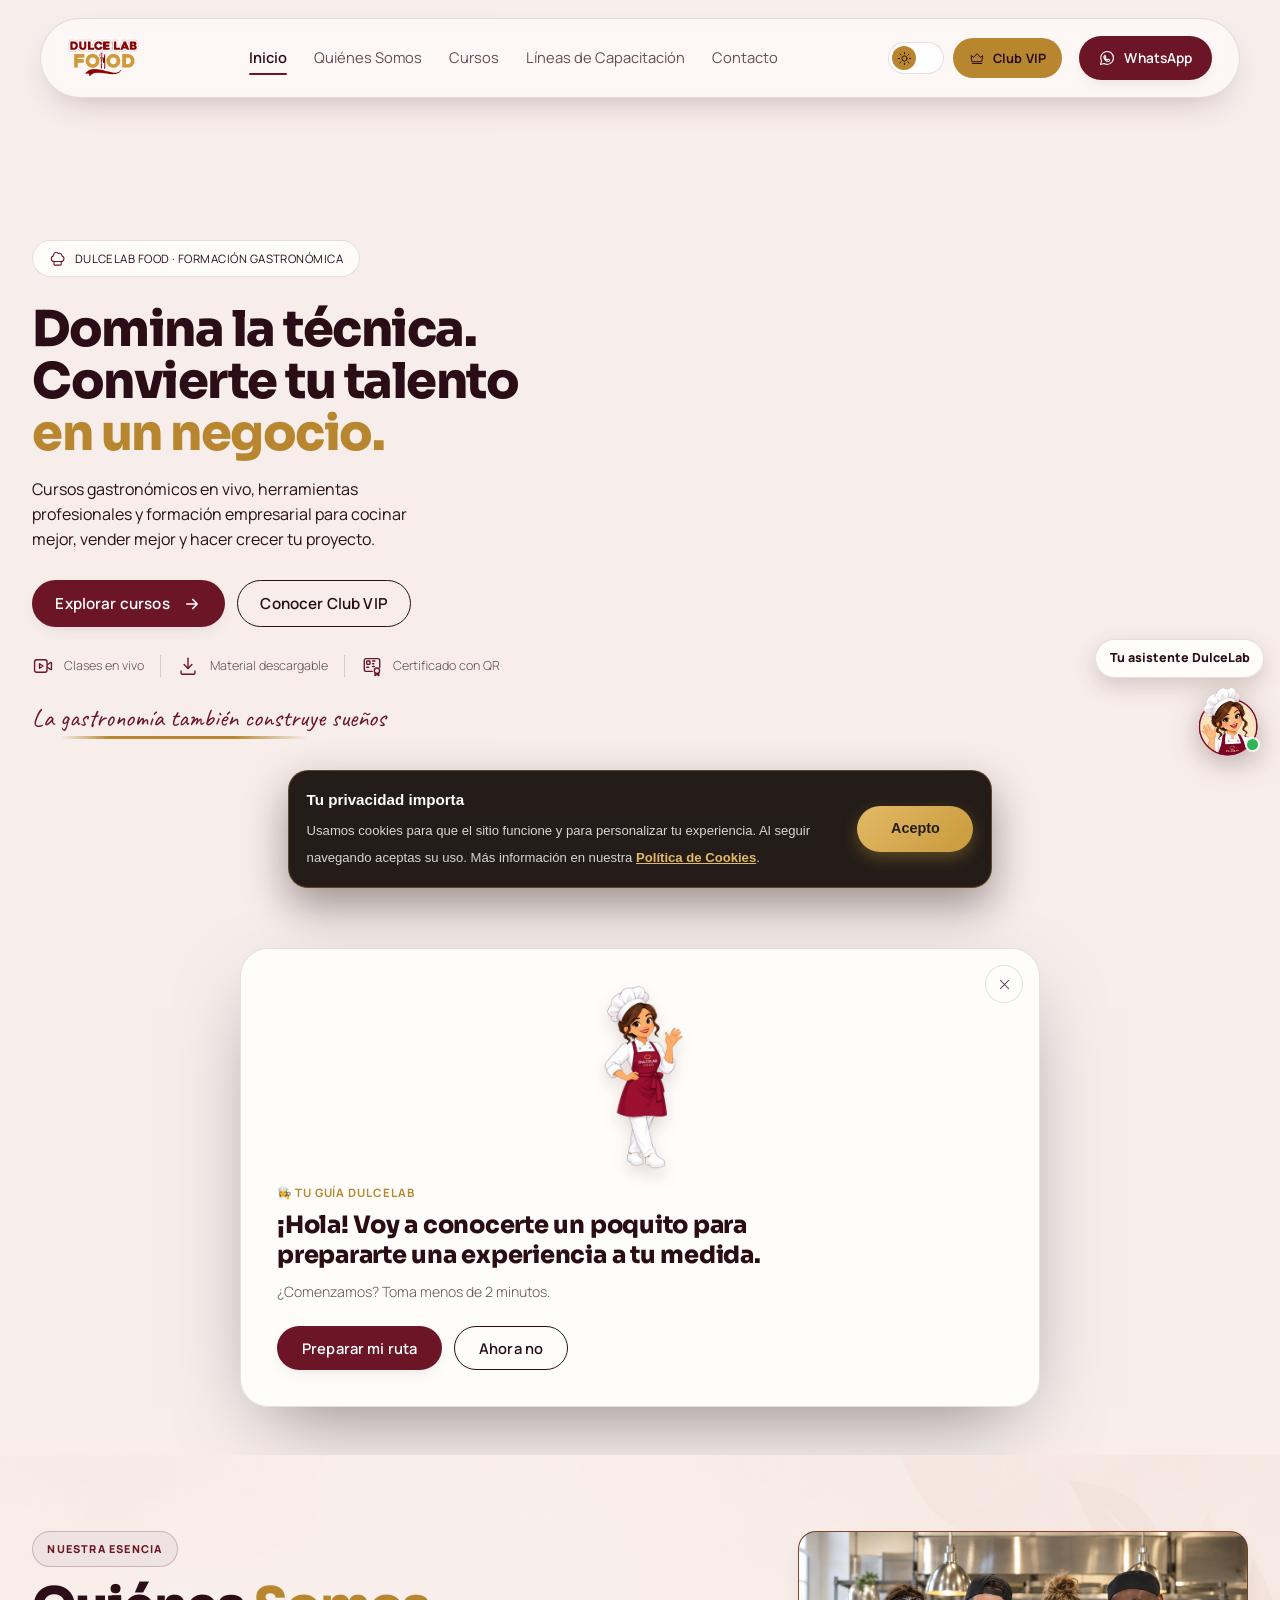
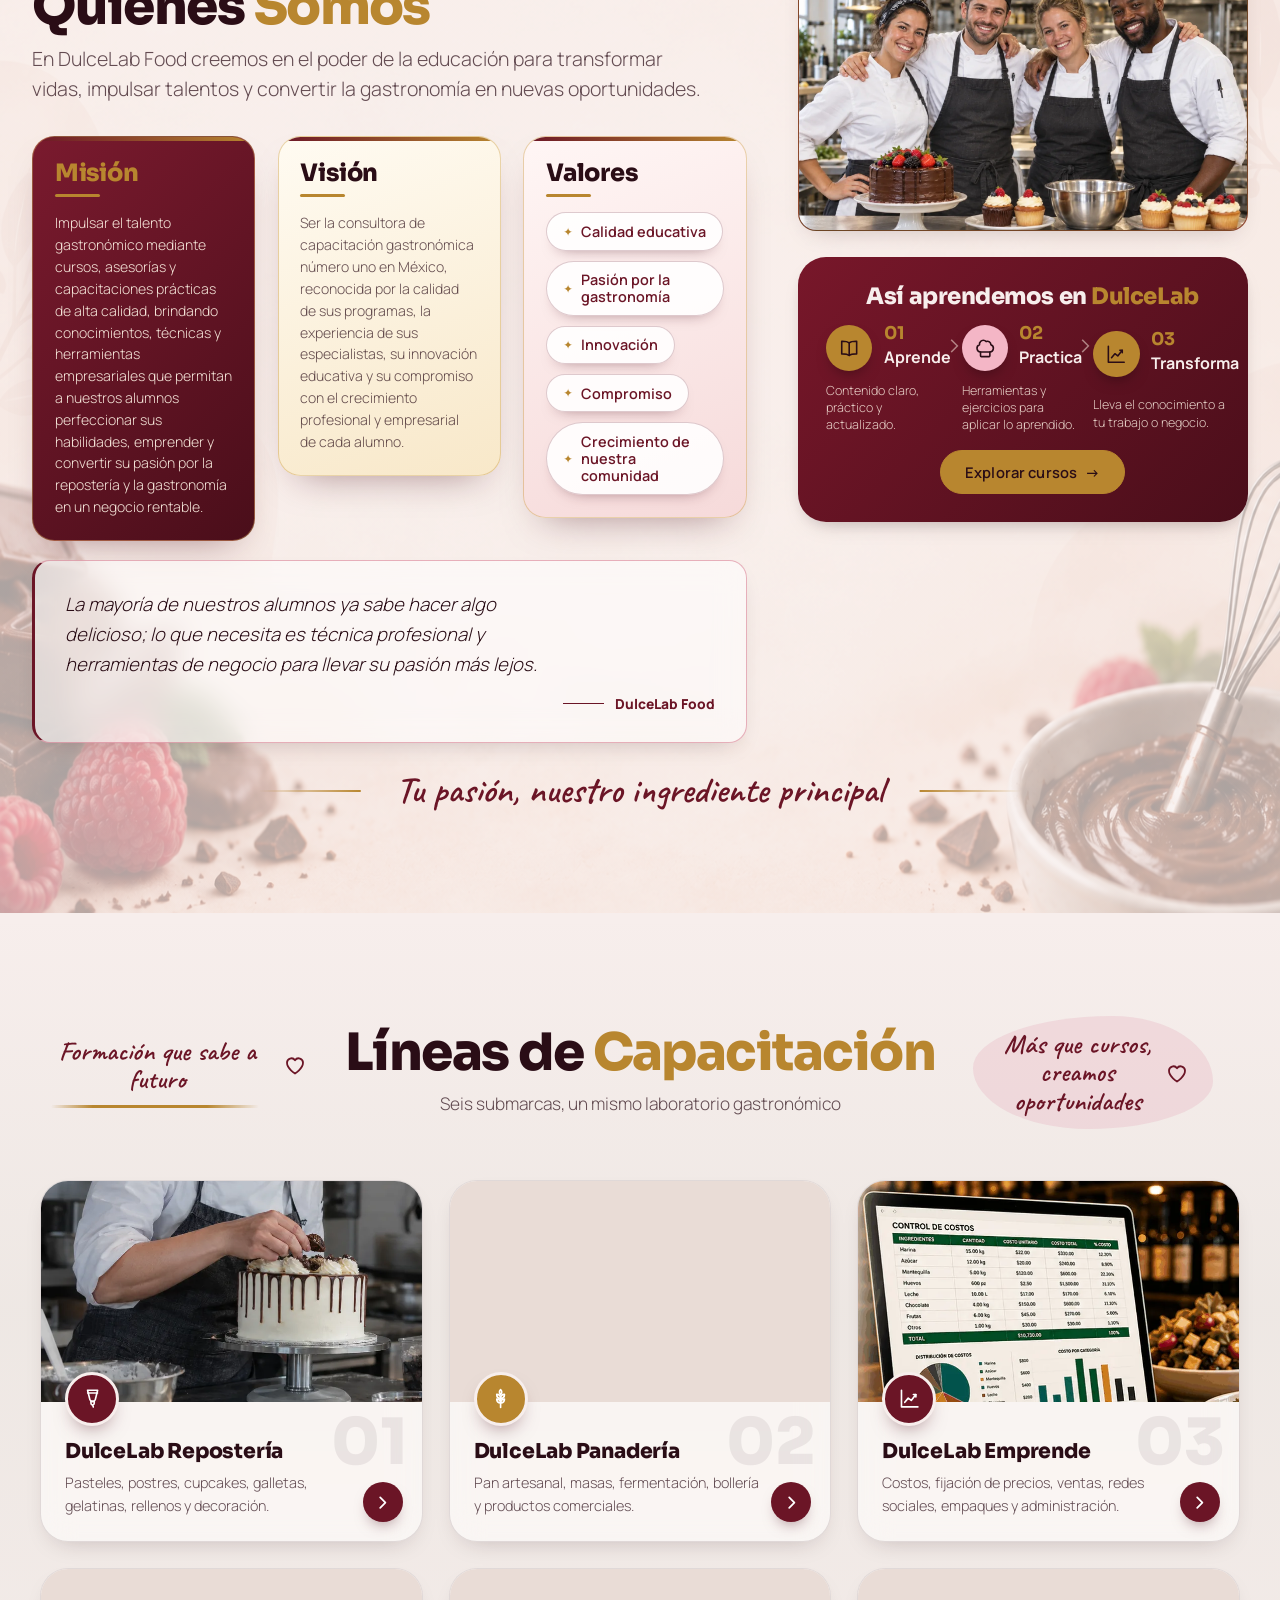
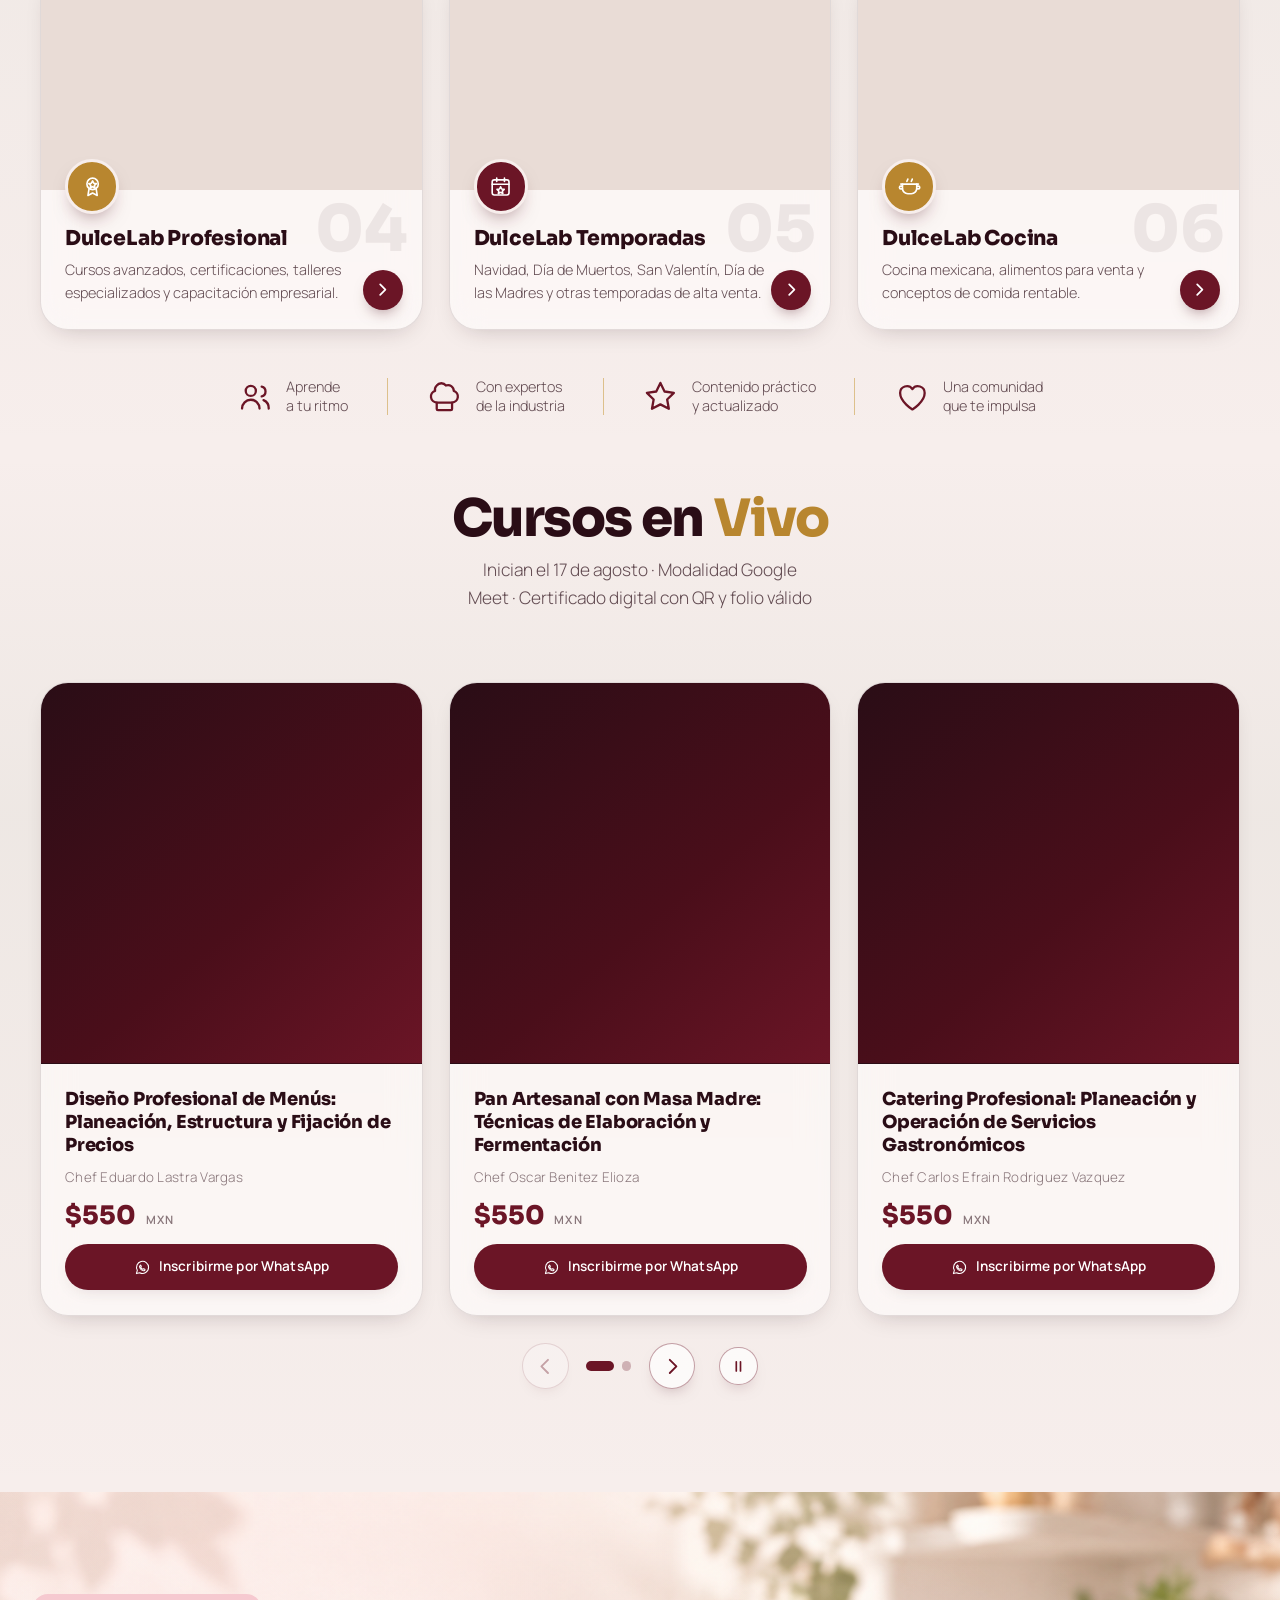
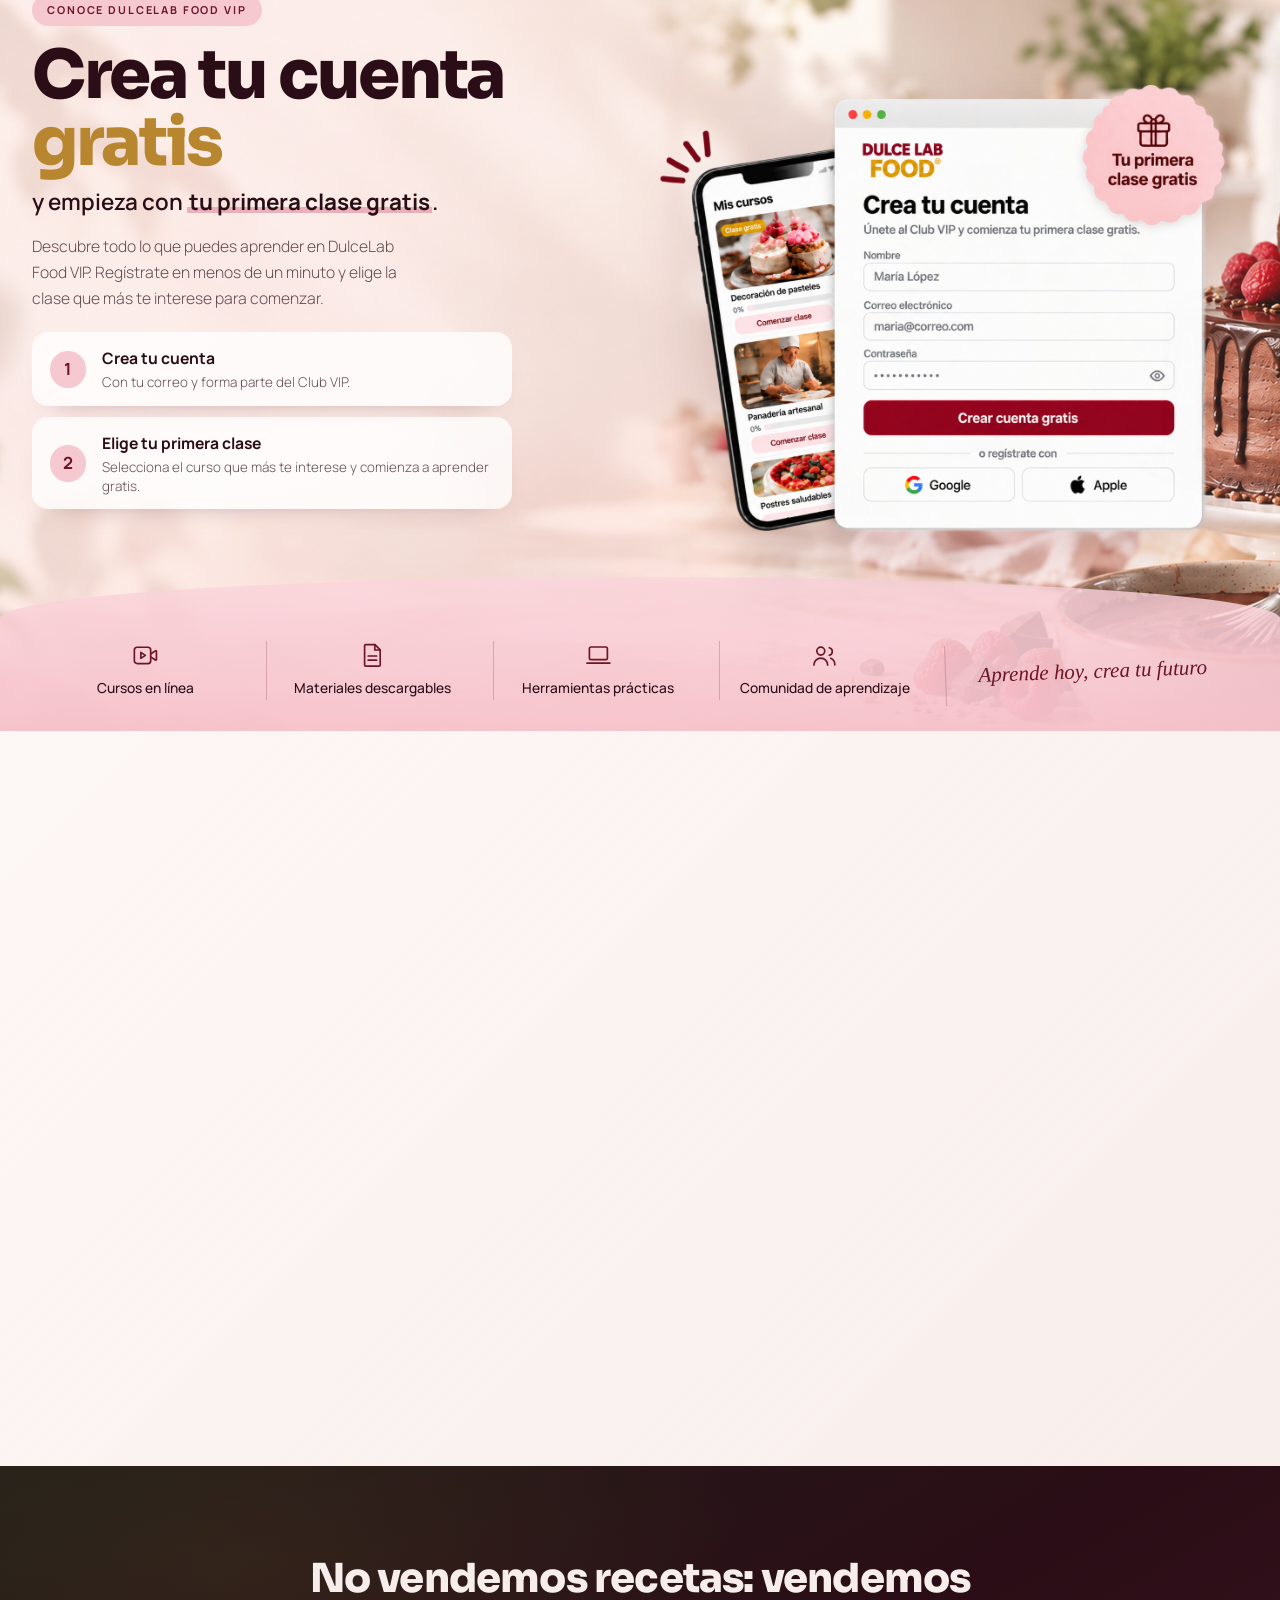
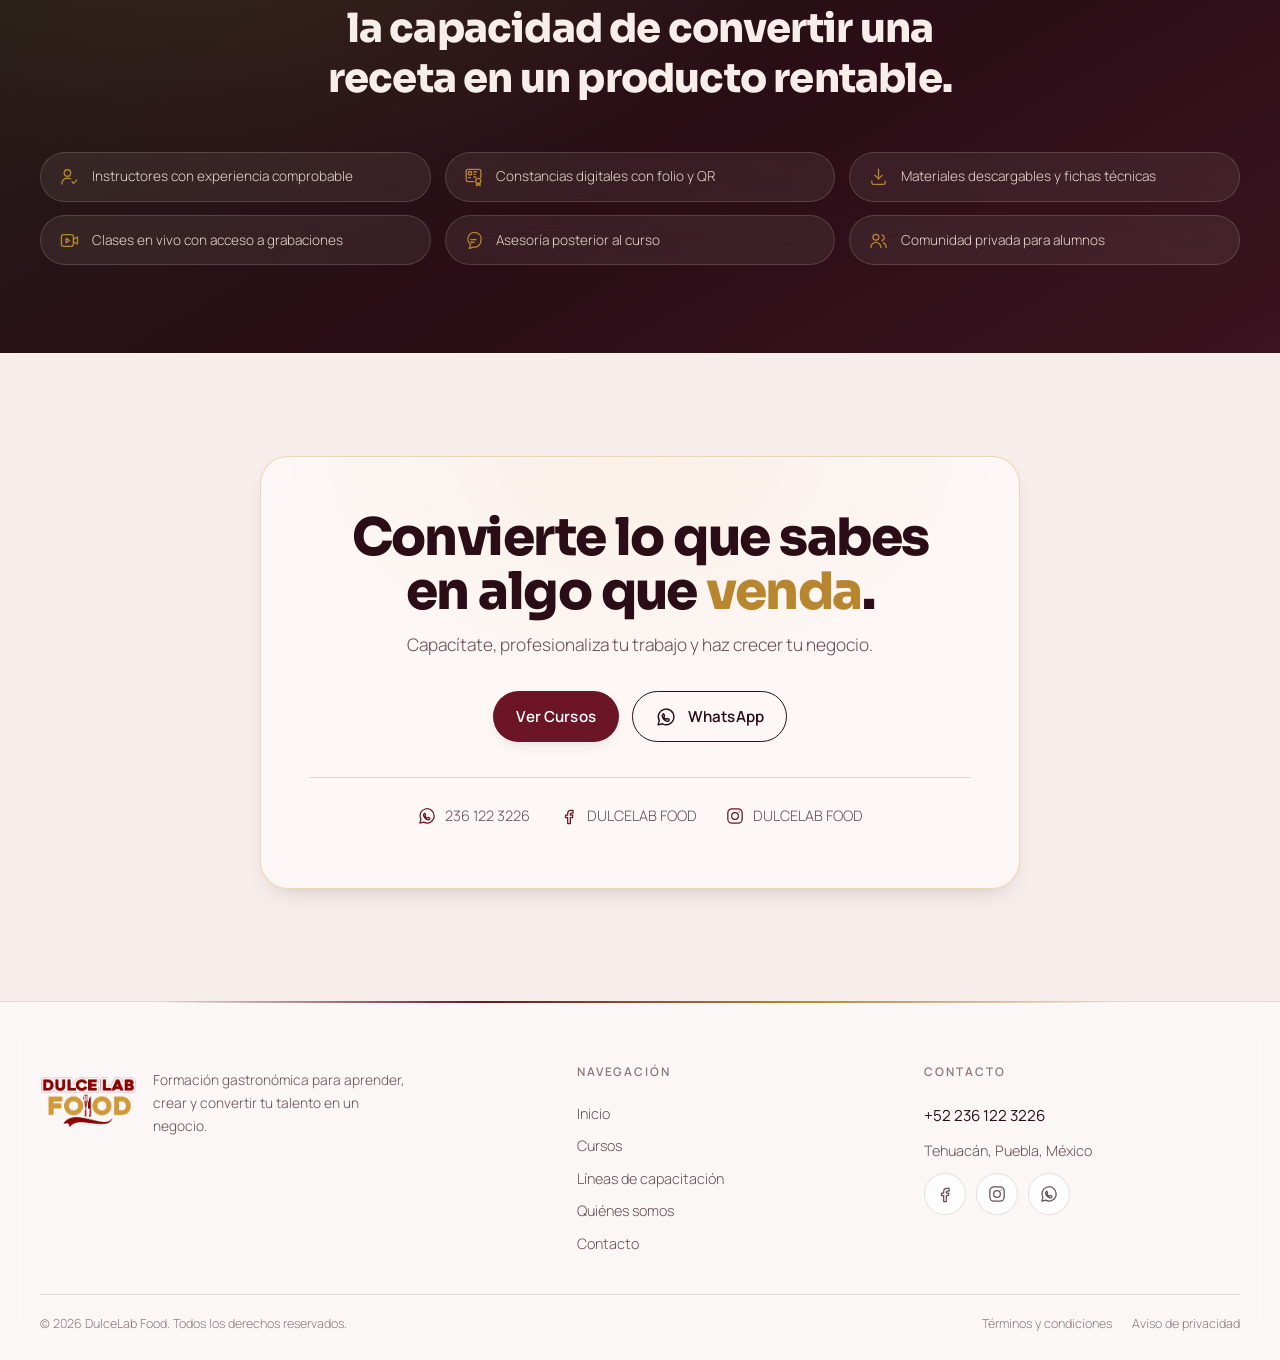
==== commit c73c7b5b: "Rediseña sección de certificación" ====
--- a/index.html
+++ b/index.html
@@ -778,37 +778,31 @@
 
 <!-- ============ CERTIFICADOS ============ -->
 <section class="section section--certs" id="certificados">
-  <div class="section__inner about about--reverse">
-    <div class="about__text" data-rv-group>
+  <div class="section__inner certification">
+    <div class="certification__text" data-rv-group>
+      <p class="certification__eyebrow rv">Tu talento tiene un respaldo real</p>
       <h2 class="section__title rv">Certificación con <span class="accent">Validez</span></h2>
 
       <p class="section__lead rv">Al terminar cada curso recibes un certificado digital con código QR y folio único, verificable en línea en cualquier momento y listo para compartir con clientes o empleadores.</p>
 
-      <ul class="cert__list rv">
-        <li><svg class="ico" aria-hidden="true"><use href="#i-download"></use></svg><span>Materiales descargables y fichas técnicas de cada curso</span></li>
-        <li><svg class="ico" aria-hidden="true"><use href="#i-live"></use></svg><span>Acceso a las grabaciones de las clases en vivo</span></li>
-        <li><svg class="ico" aria-hidden="true"><use href="#i-chat"></use></svg><span>Asesoría posterior con el instructor</span></li>
-      </ul>
-
-      <div class="badges rv">
-        <span class="badge badge--light"><svg class="ico" aria-hidden="true"><use href="#i-shield"></use></svg><span>Folio único verificable</span></span>
-        <span class="badge badge--light"><svg class="ico" aria-hidden="true"><use href="#i-qr"></use></svg><span>Código QR</span></span>
-        <span class="badge badge--light"><svg class="ico" aria-hidden="true"><use href="#i-download"></use></svg><span>Descarga inmediata</span></span>
-      </div>
-    </div>
-
-    <div class="about__media rv">
-      <figure class="media media--cert tilt-soft">
+      <div class="certification__features rv">
+        <span><svg class="ico" aria-hidden="true"><use href="#i-shield"></use></svg><b>Folio único</b> verificable</span>
+        <span><svg class="ico" aria-hidden="true"><use href="#i-qr"></use></svg><b>Código QR</b></span>
+        <span><svg class="ico" aria-hidden="true"><use href="#i-download"></use></svg><b>Descarga</b> inmediata</span>
+      </div>
+      <div class="certification__extras rv"><span>✓ Materiales descargables</span><span>✓ Acceso a grabaciones</span><span>✓ Asesoría posterior</span></div>
+      <a class="btn btn--primary certification__cta rv" href="https://club.dulcelabfood.com/verificar.html" target="_blank" rel="noopener">Ver certificación <svg class="ico" aria-hidden="true"><use href="#i-arrow"></use></svg></a>
+    </div>
+
+    <div class="certification__media rv">
+      <figure class="media media--cert">
         <img src="assets/certificados.png" width="1672" height="941"
              alt="Certificado digital de DulceLab Food con código QR y folio, mostrado en una tablet"
              loading="lazy" decoding="async"
              onload="this.parentNode.classList.add('is-loaded')"
              onerror="this.parentNode.classList.add('is-broken')">
-        <span class="media__fb" aria-hidden="true">
-          <svg class="ico" aria-hidden="true"><use href="#i-cert"></use></svg>
-          <span class="media__fb-label">Certificado digital</span>
-        </span>
       </figure>
+      <span class="certification__verify"><svg class="ico" aria-hidden="true"><use href="#i-shield"></use></svg><span><b>Verificable en línea</b><small>100% confiable</small></span></span>
     </div>
   </div>
 </section>
--- a/css/styles.css
+++ b/css/styles.css
@@ -1976,3 +1976,34 @@
 .legal-page p,.legal-page li{color:var(--text-soft);line-height:1.7}
 .legal-page ul{padding-left:1.2rem}
 .legal-page__back{display:inline-flex;margin-top:2rem;color:var(--frambuesa);font-weight:700}
+
+/* ---------- Certificación: composición editorial ---------- */
+.section--certs{background:linear-gradient(135deg,rgba(255,250,248,.75),rgba(249,239,236,.42))}
+.certification{display:grid;gap:clamp(2.2rem,5vw,5rem);align-items:center}
+.certification__eyebrow{display:flex;align-items:center;gap:1rem;margin:0 0 1.25rem;color:var(--frambuesa);font-size:.7rem;font-weight:800;letter-spacing:.31em;text-transform:uppercase}
+.certification__eyebrow::after{content:"";display:block;width:5rem;height:1px;background:var(--dorado)}
+.certification .section__title{font-family:var(--ff-display,var(--ff-title));font-size:clamp(2.55rem,3.4vw,4.7rem);line-height:.98;max-width:9ch}
+.certification .section__lead{max-width:43ch;margin:1.35rem 0 1.65rem;font-size:clamp(1rem,.9rem + .5vw,1.28rem);line-height:1.55}
+.certification__features{display:grid;grid-template-columns:repeat(3,minmax(0,1fr));gap:.7rem;margin-bottom:1.5rem}
+.certification__features span{display:grid;align-content:center;gap:.45rem;min-height:5.5rem;padding:.8rem;border:1px solid var(--glass-brd-hi);border-radius:1rem;background:var(--glass-bg-strong);box-shadow:var(--glass-shadow);color:var(--text-soft);font-size:.78rem;line-height:1.25}
+.certification__features .ico{width:1.45rem;height:1.45rem;color:var(--frambuesa)}
+.certification__features b{display:block;color:var(--text);font-size:.9rem}
+.certification__extras{display:flex;flex-wrap:wrap;gap:.7rem 1.2rem;margin-bottom:1.6rem;color:var(--text-soft);font-size:.85rem}
+.certification__extras span::first-letter{color:var(--dorado)}
+.certification__cta{padding:1rem 1.85rem}.certification__cta .ico{width:1.15rem;height:1.15rem;stroke-width:2.2}
+.certification__media{position:relative;min-width:0}
+.certification__media .media--cert{aspect-ratio:6/5;border-color:var(--dorado);box-shadow:0 24px 50px -30px rgba(74,14,26,.48)}
+.certification__verify{position:absolute;z-index:2;top:clamp(1rem,3vw,4rem);right:clamp(1rem,3vw,3rem);display:flex;align-items:center;gap:.75rem;padding:.85rem 1.1rem;border:1px solid rgba(255,255,255,.72);border-radius:999px;background:rgba(255,253,250,.92);box-shadow:0 12px 28px -18px rgba(42,13,22,.45);color:var(--text)}
+.certification__verify .ico{width:1.55rem;height:1.55rem;color:var(--frambuesa)}
+.certification__verify b,.certification__verify small{display:block}.certification__verify b{font-size:.82rem}.certification__verify small{margin-top:.1rem;color:var(--text-soft);font-size:.7rem}
+:root[data-theme="dark"] .section--certs{background:linear-gradient(135deg,rgba(27,10,16,.97),rgba(45,18,29,.94))}
+:root[data-theme="dark"] .certification__features span{background:rgba(255,255,255,.055)}
+:root[data-theme="dark"] .certification__verify{background:rgba(42,18,28,.92);border-color:rgba(246,211,140,.42)}
+@media (min-width:960px){.certification{grid-template-columns:minmax(0,.88fr) minmax(0,1.12fr)}.certification__media{order:2}}
+@media (max-width:640px){
+  .certification .section__title{font-size:clamp(2.3rem,12vw,3.2rem)}
+  .certification__eyebrow{font-size:.62rem;letter-spacing:.2em}
+  .certification__features{gap:.5rem}.certification__features span{min-height:5.9rem;padding:.65rem;font-size:.67rem}.certification__features b{font-size:.76rem}
+  .certification__extras{display:grid;gap:.5rem;margin-bottom:1.3rem}
+  .certification__verify{top:.8rem;right:.8rem;padding:.6rem .75rem;gap:.5rem}.certification__verify .ico{width:1.2rem;height:1.2rem}.certification__verify b{font-size:.68rem}.certification__verify small{font-size:.61rem}
+}
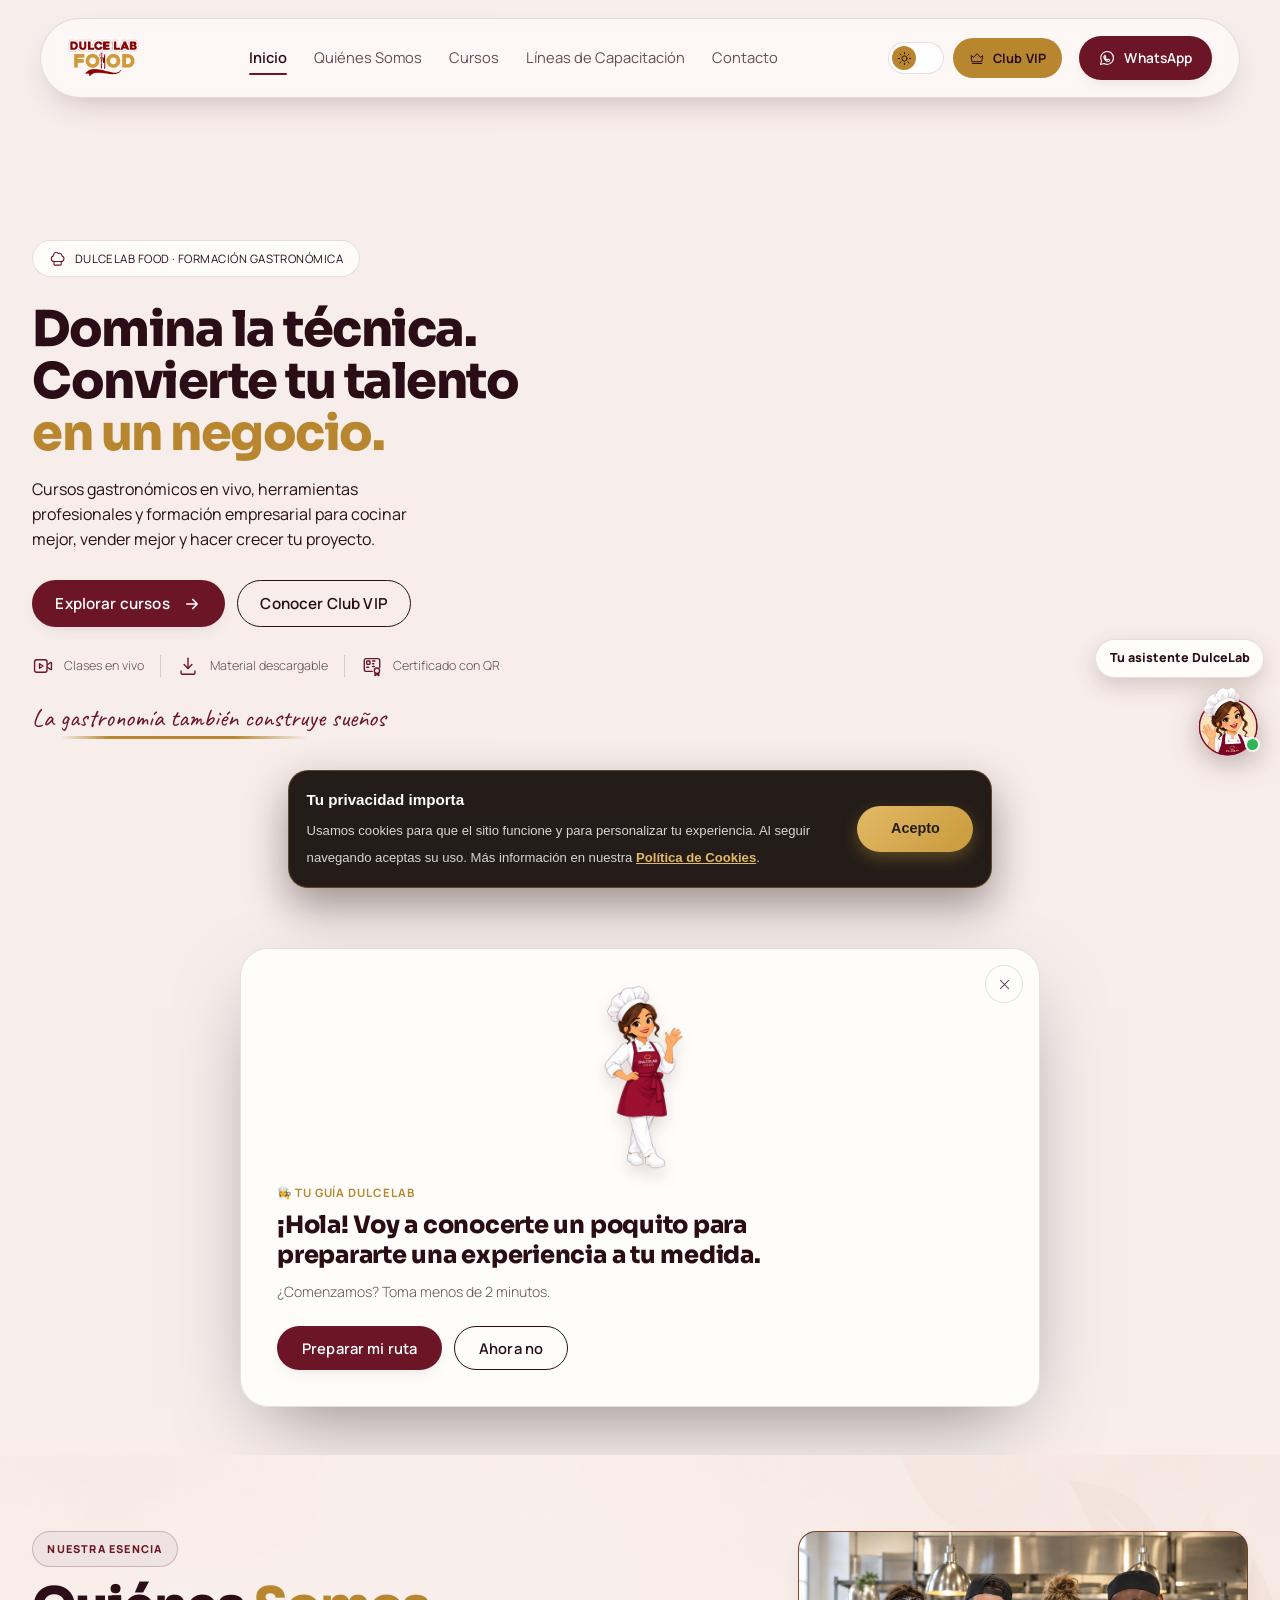
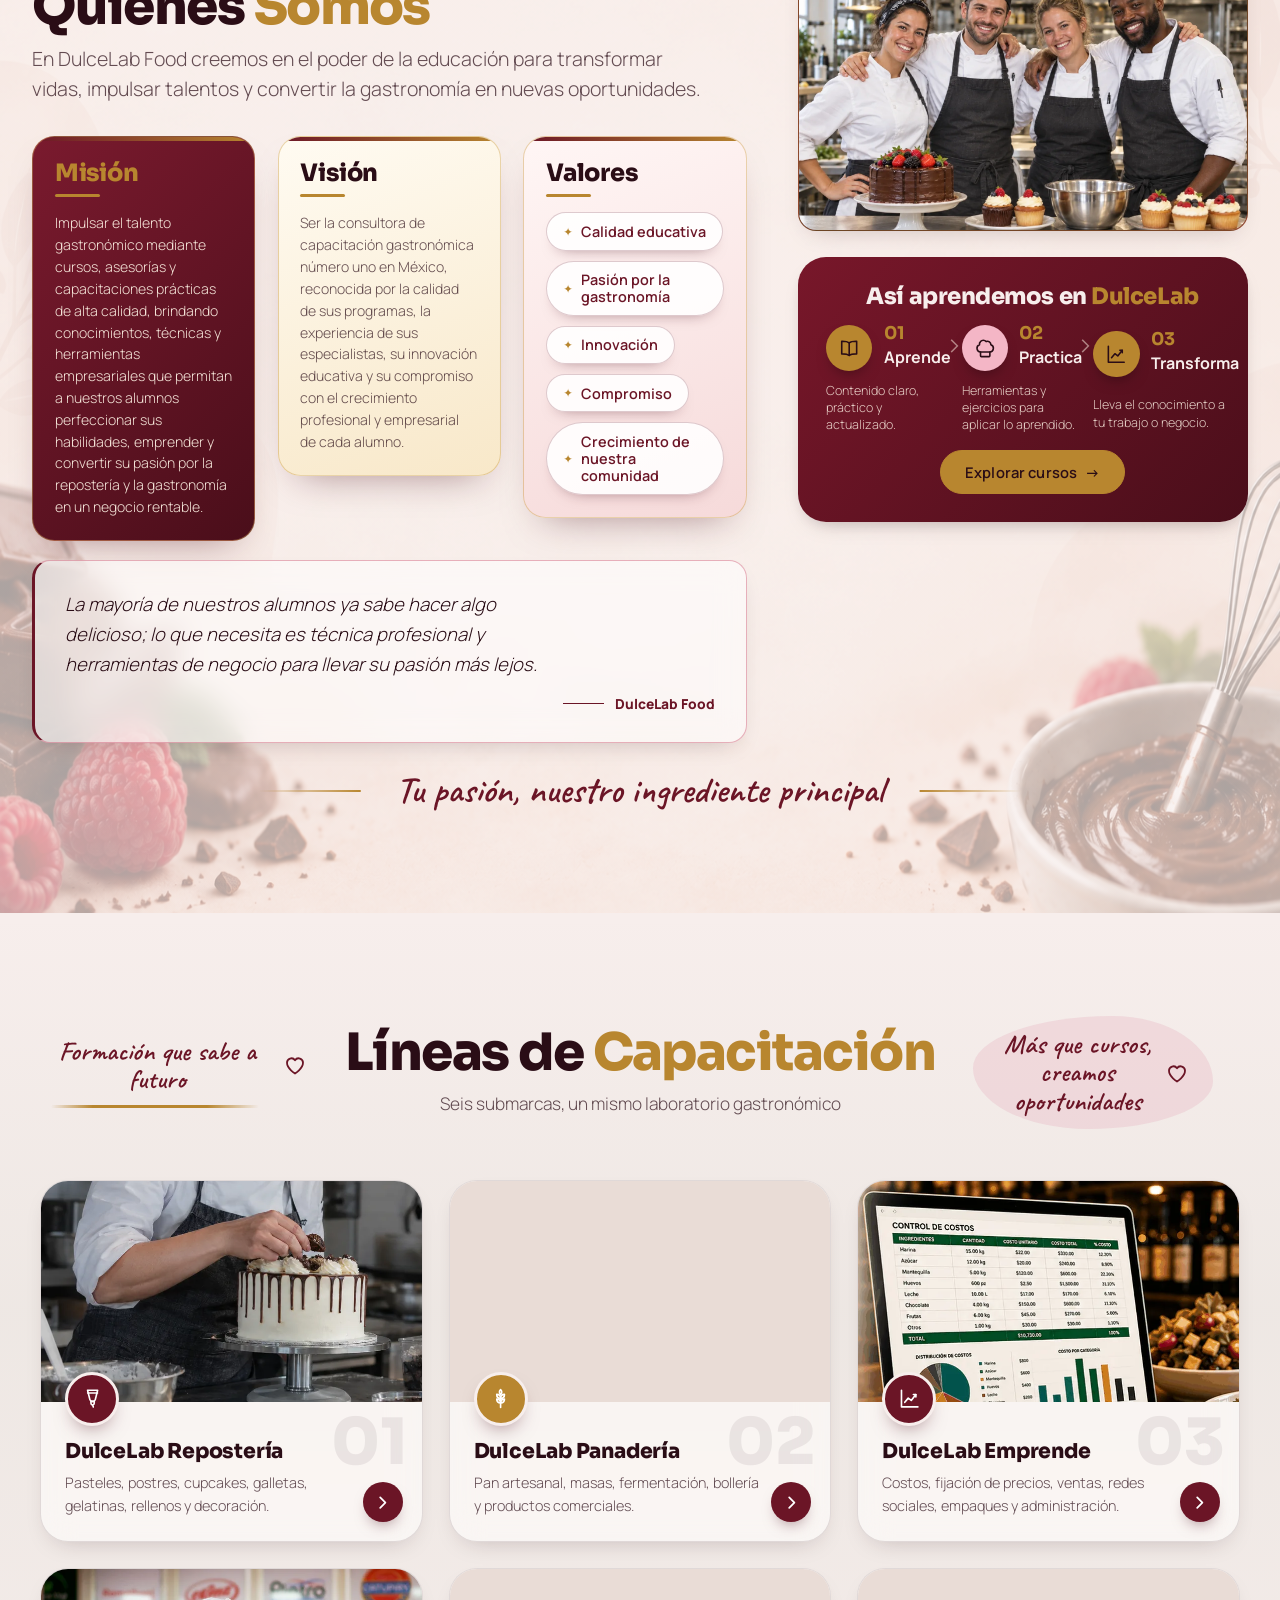
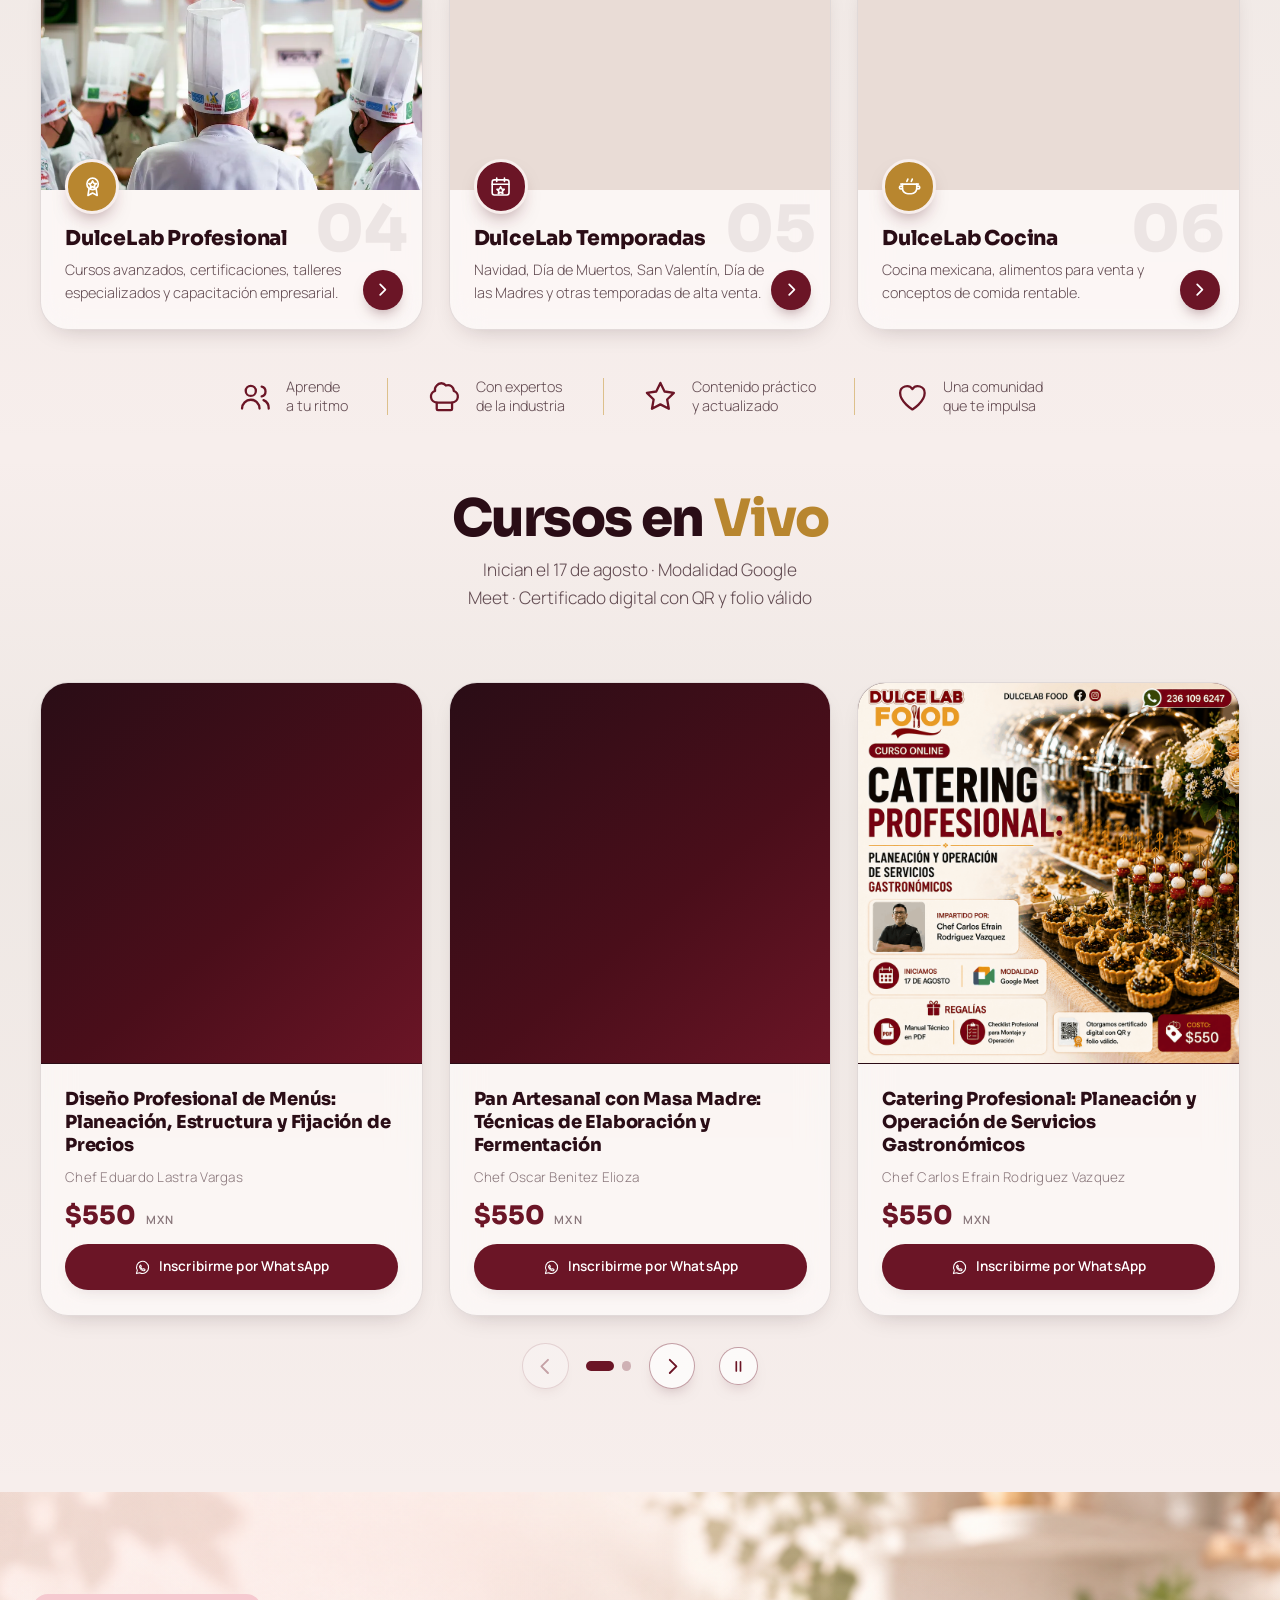
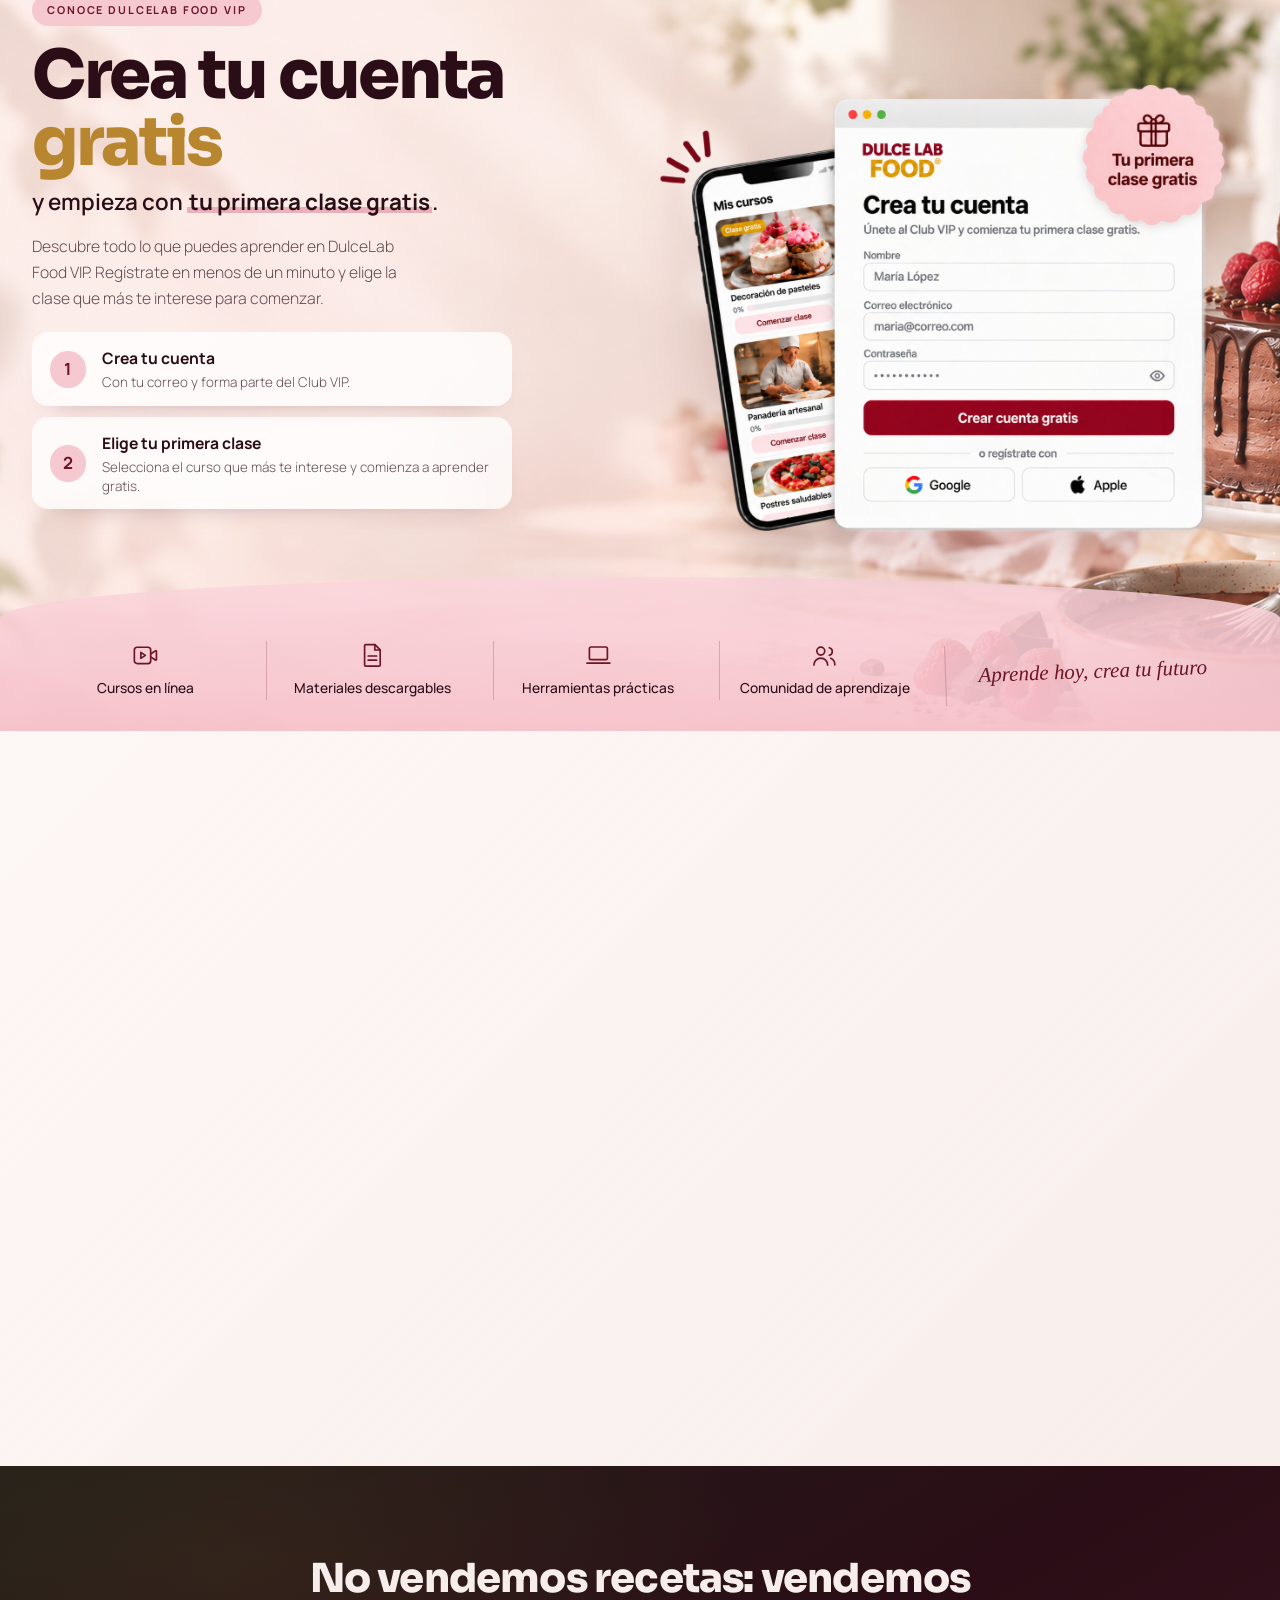
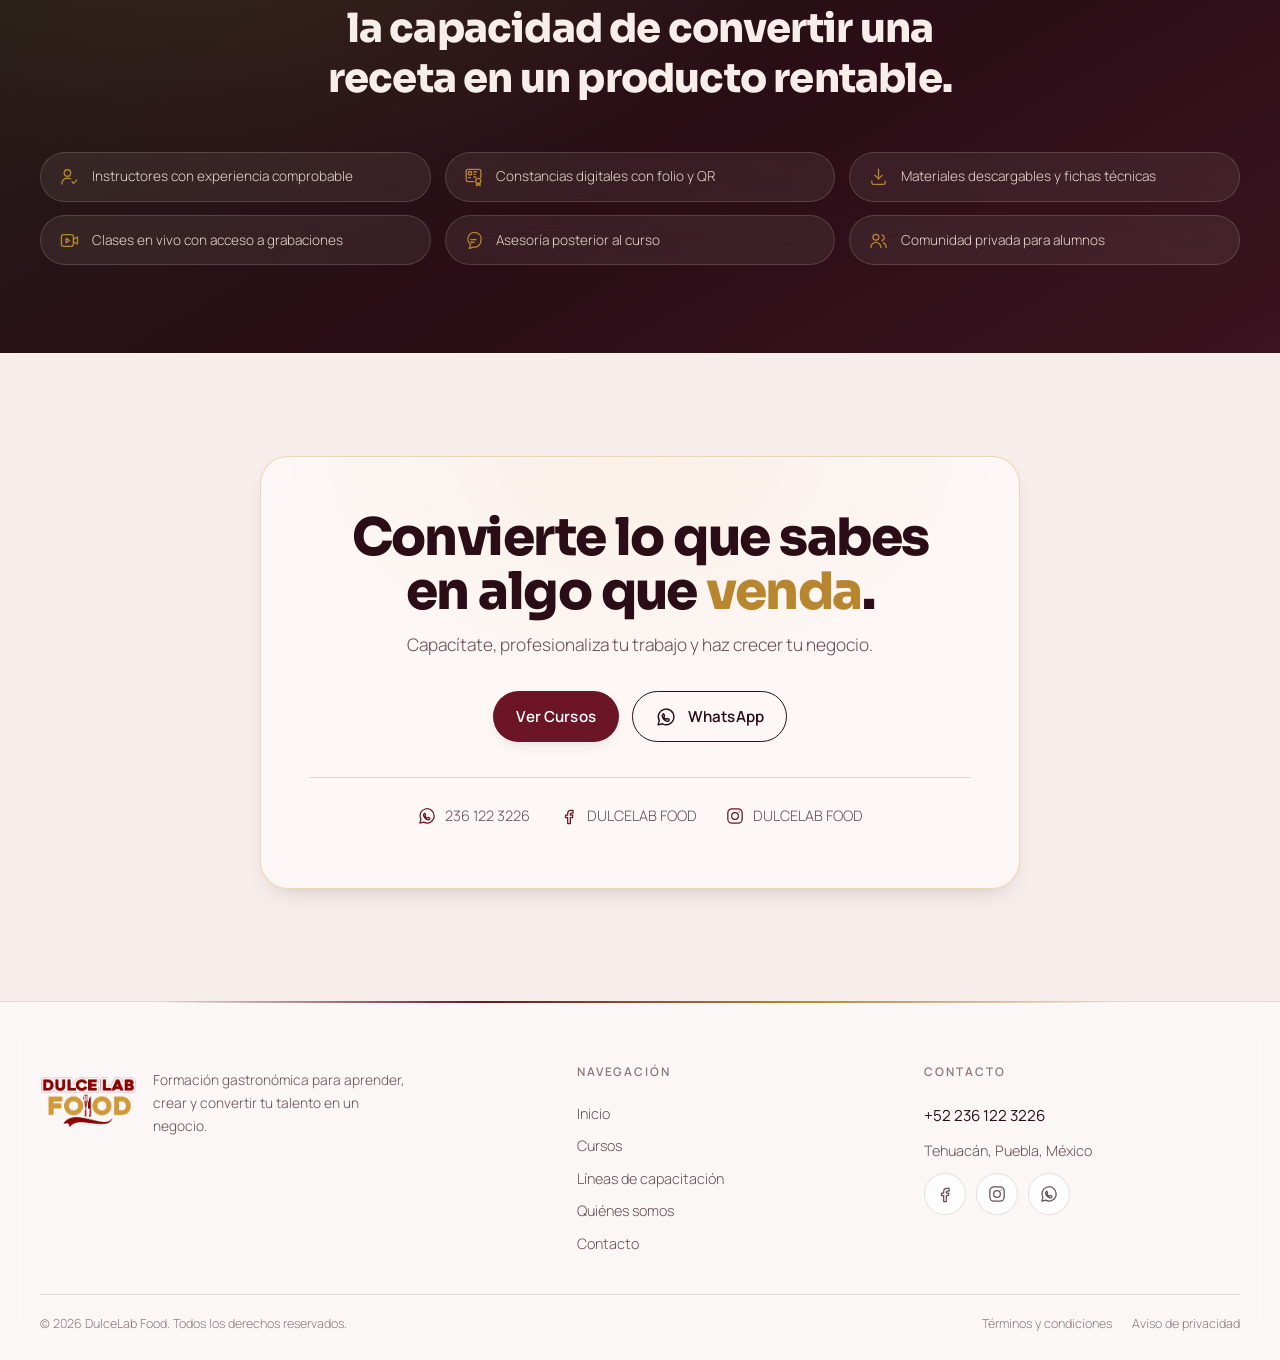
==== commit 0ba31f97: "Metricas de visitas: rastreo anonimo de visitas y medio de origen Co-Authored-By: Claude Sonnet 5.5 " ====
--- a/index.html
+++ b/index.html
@@ -929,6 +929,7 @@
 
 <script src="js/main.js" defer></script>
 <script src="js/encuesta.js" defer></script>
+<script src="js/dlf-metricas.js?v=1" defer></script>
 <script src="js/chatbot.js" defer></script>
 <script src="js/carrusel.js?v=20261007-3" defer></script>
 <!-- ═══════════════════════════════════════════════════════════════
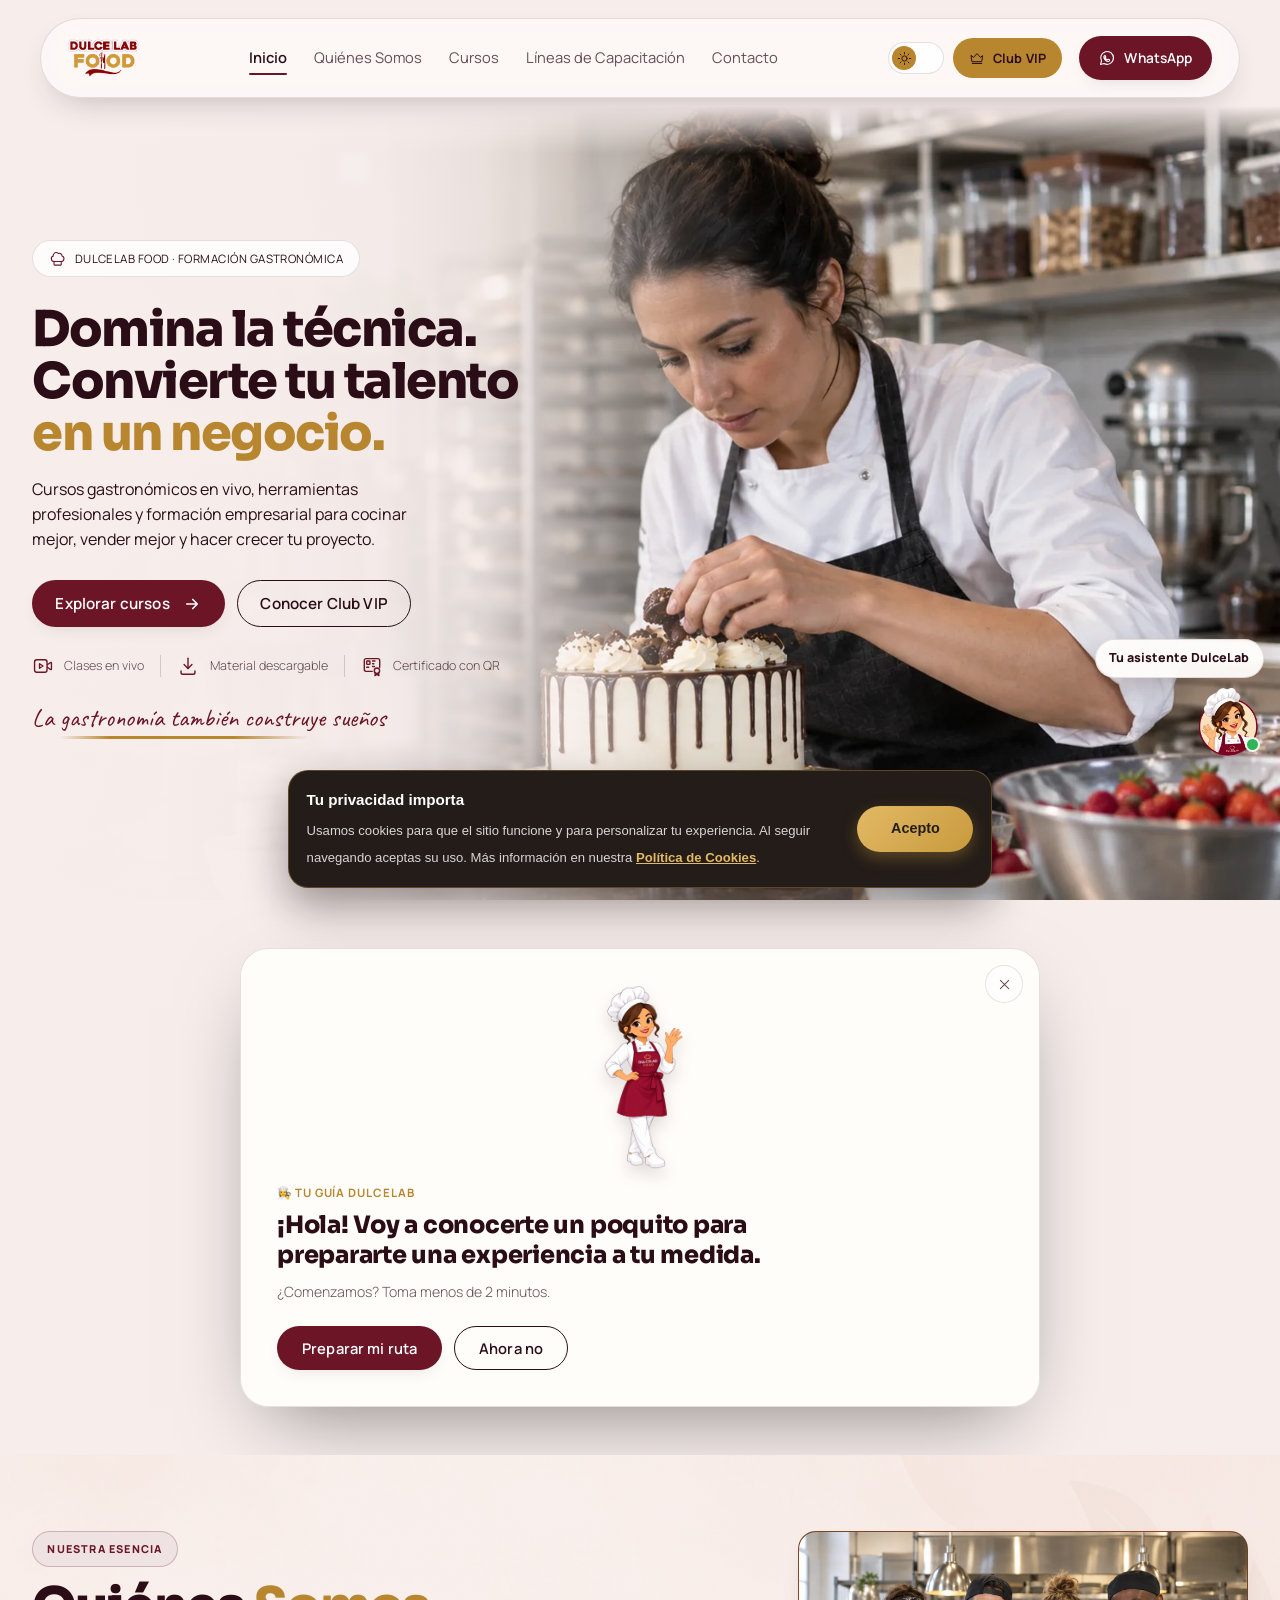
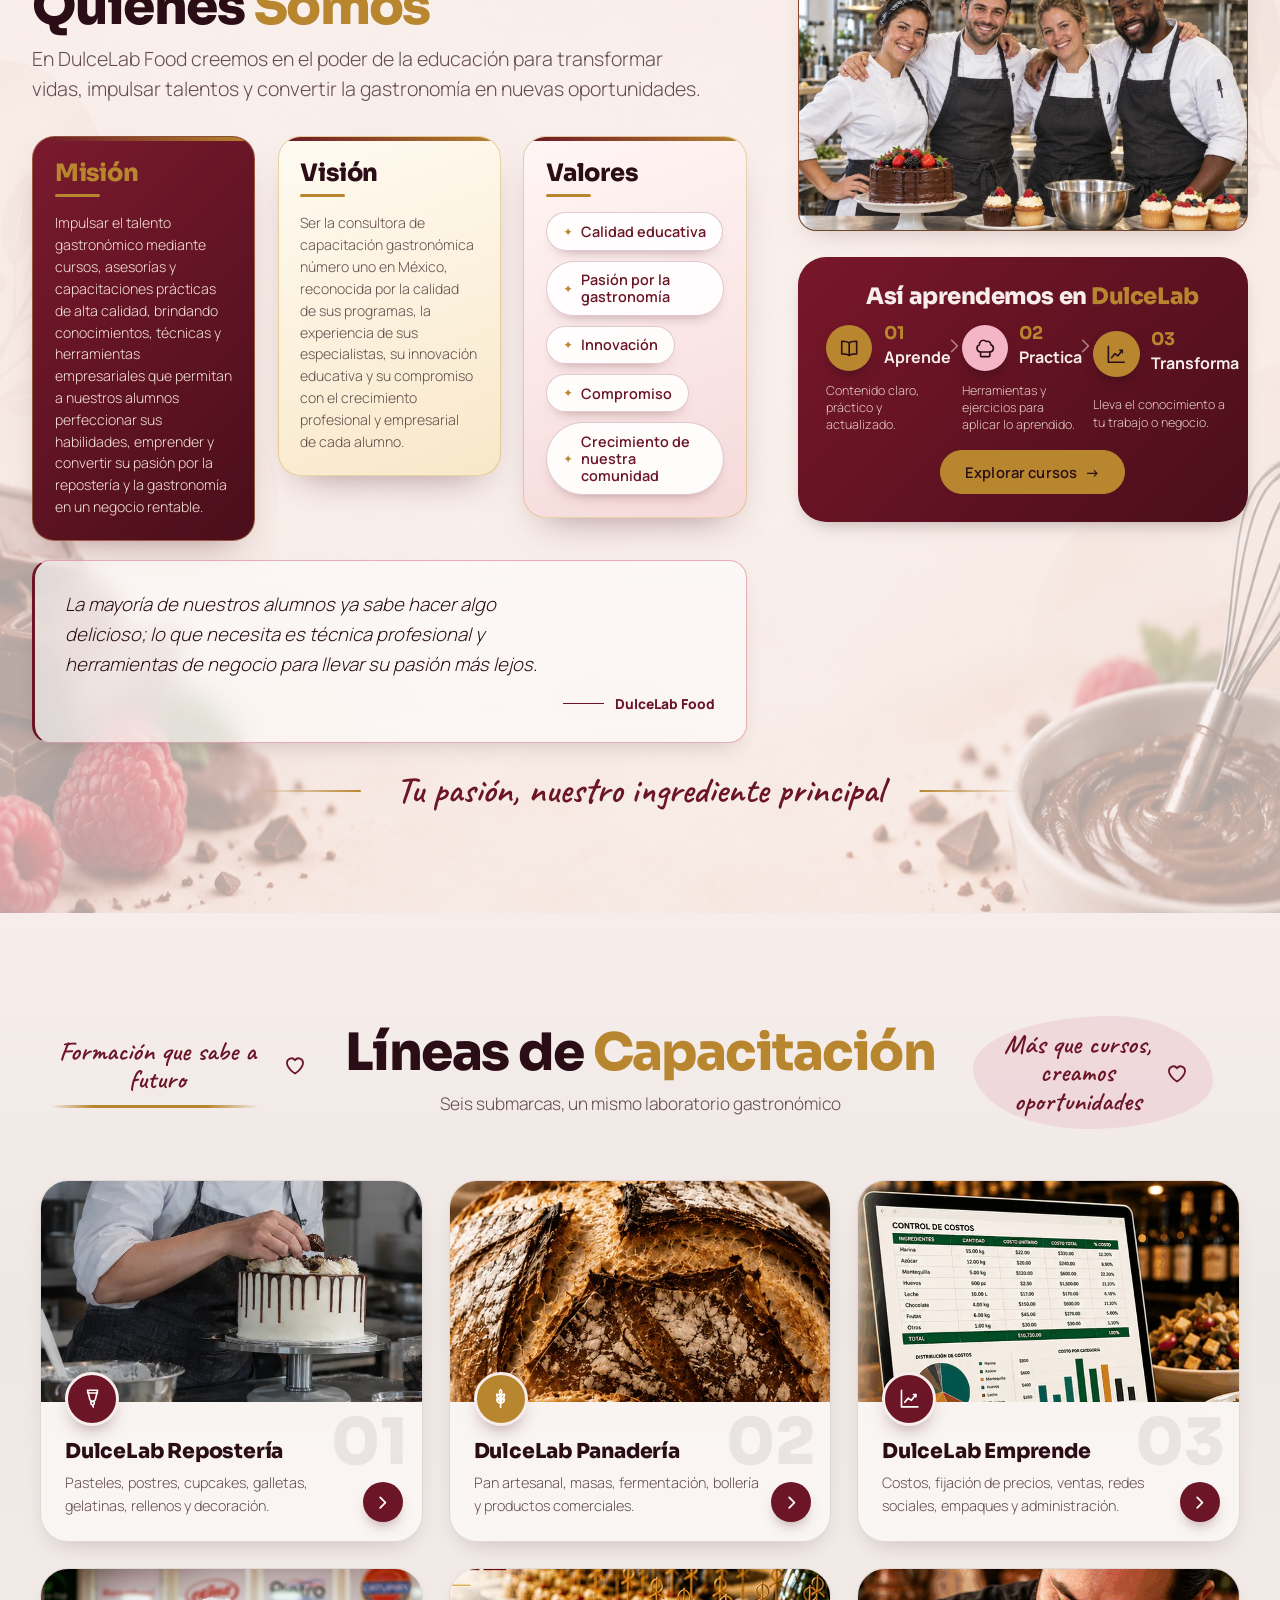
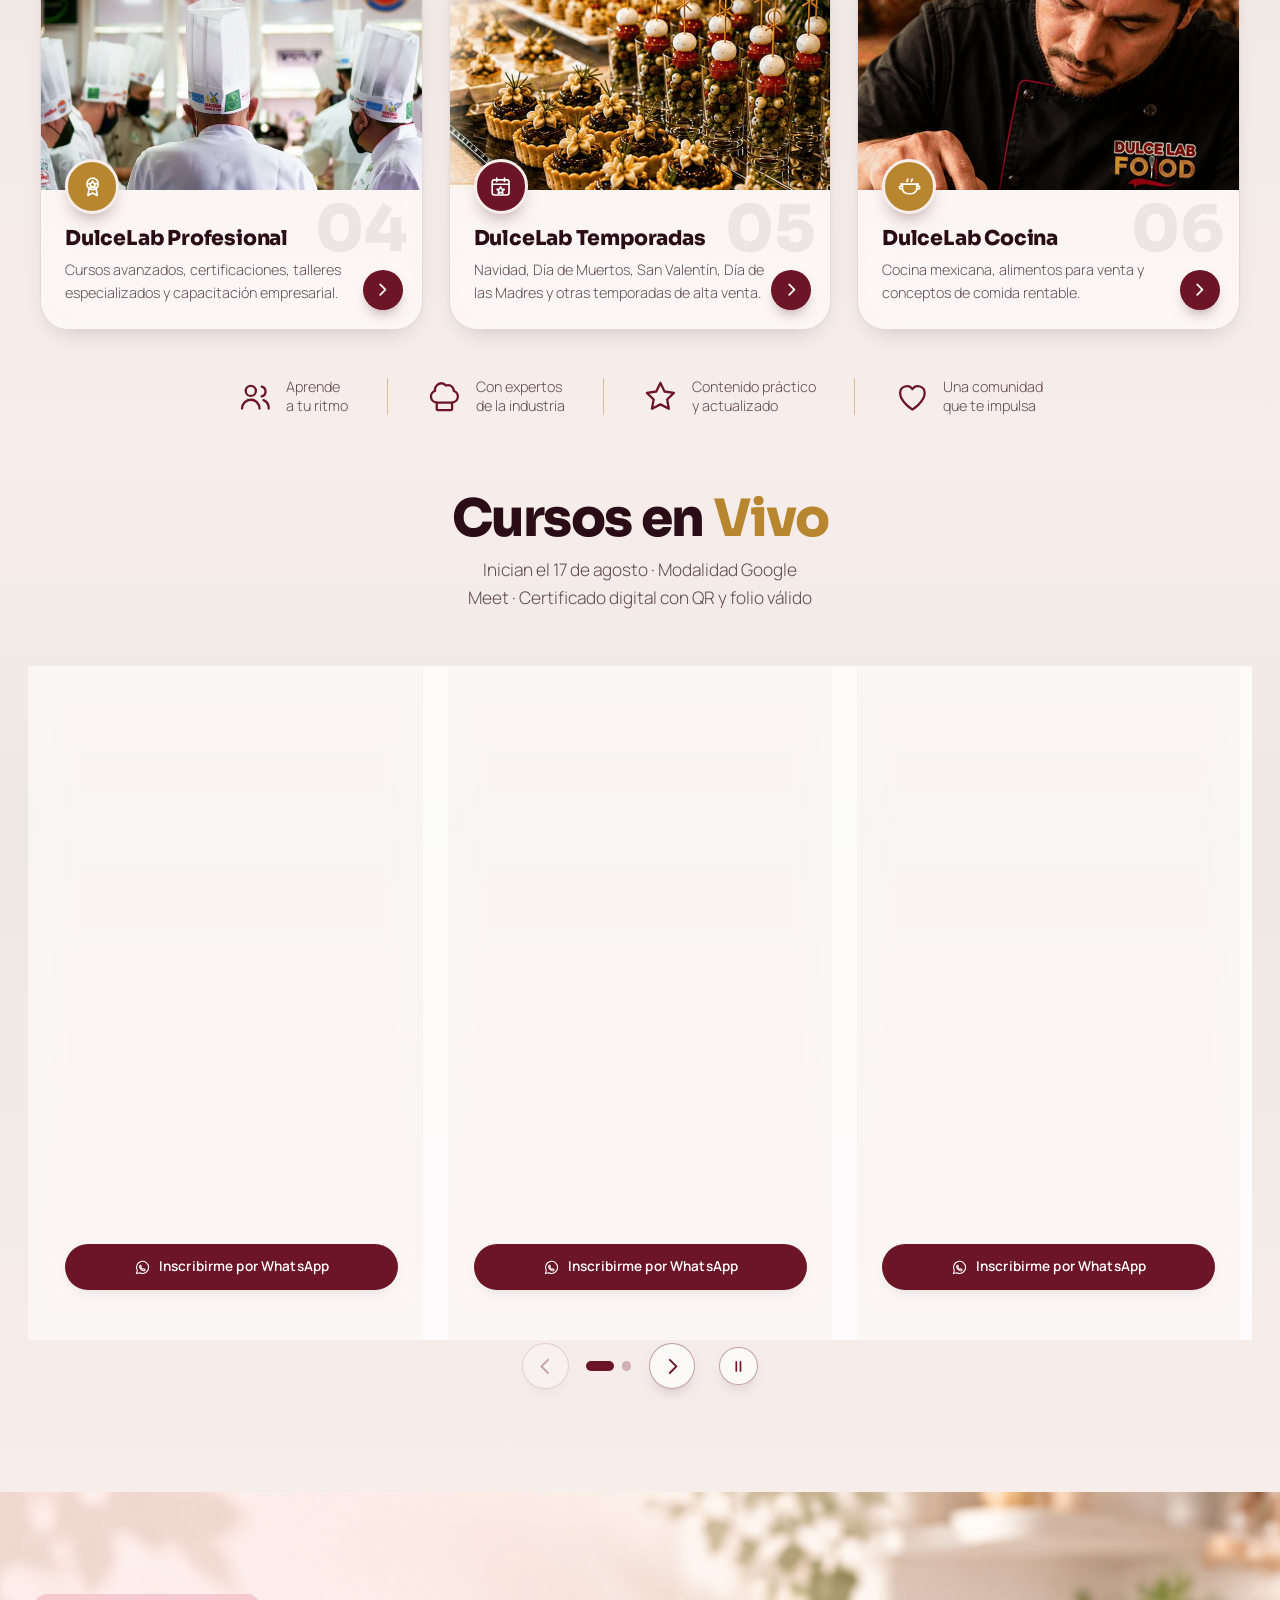
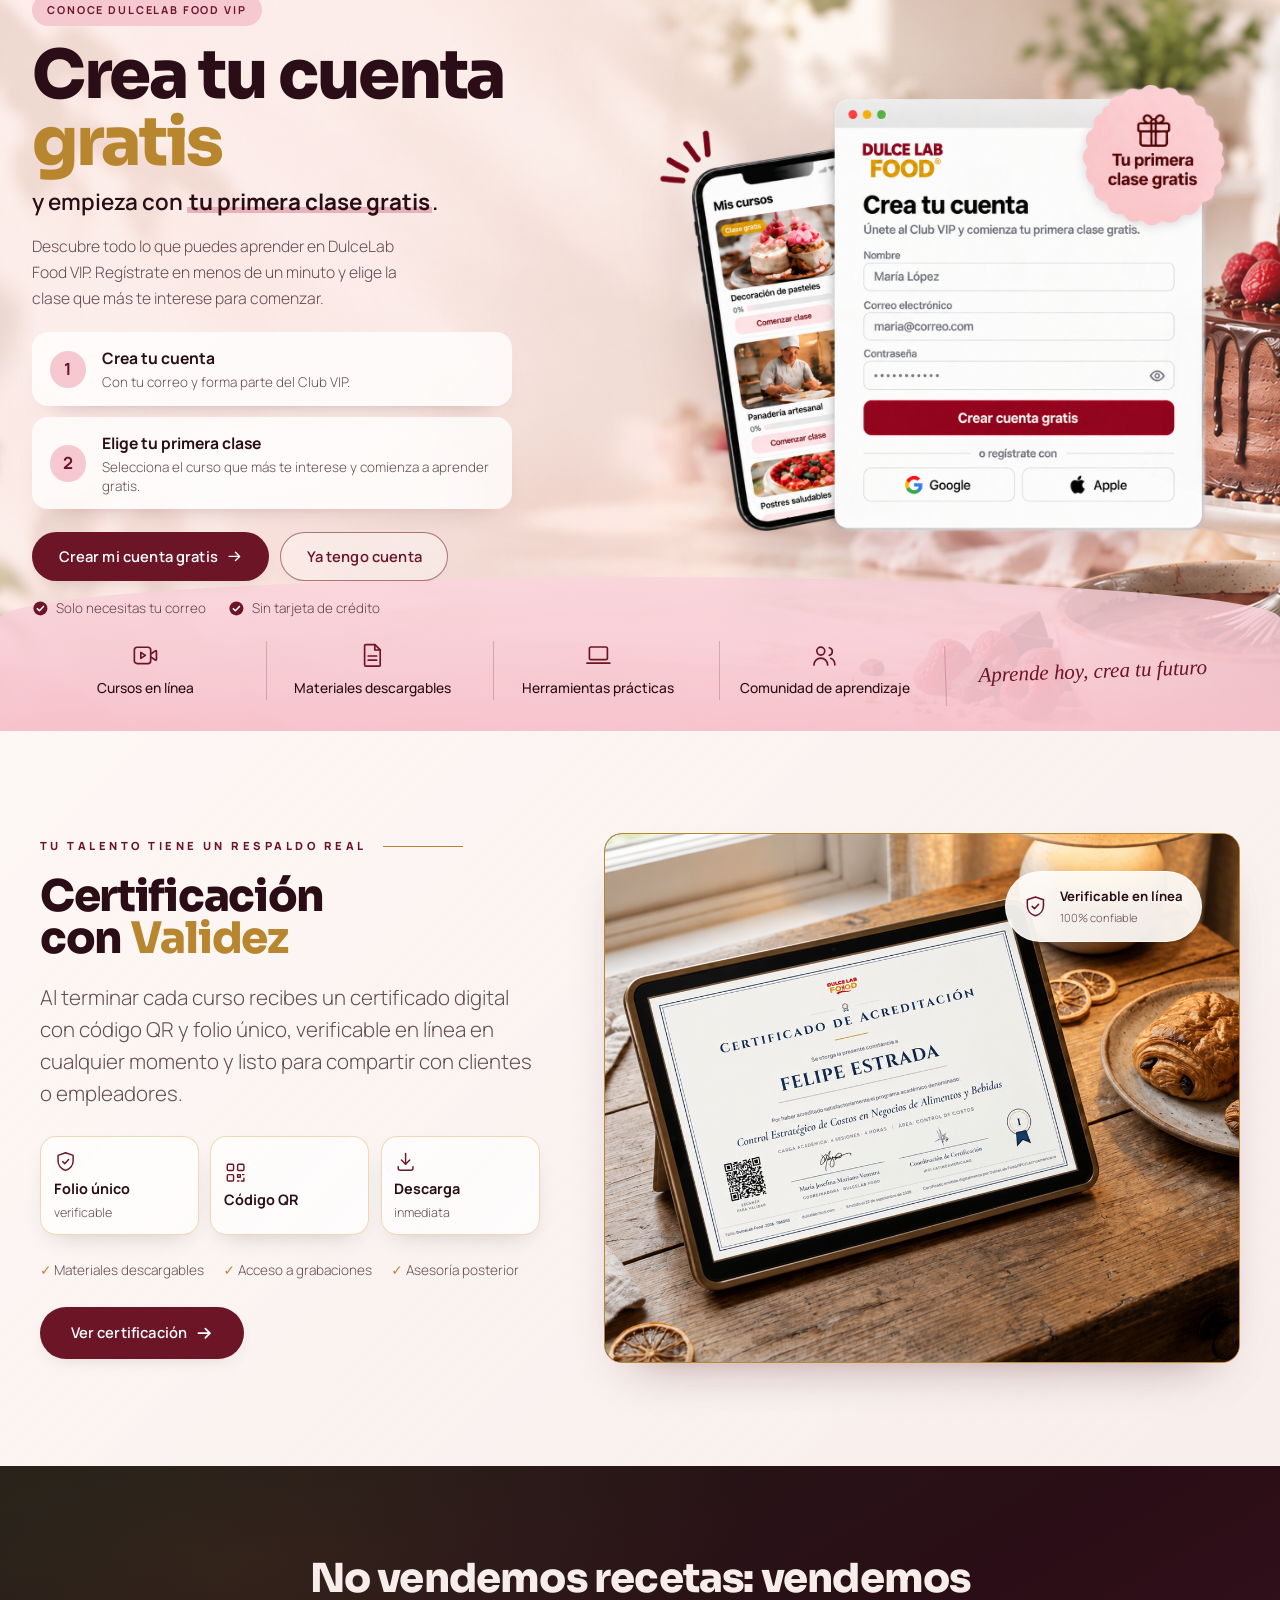
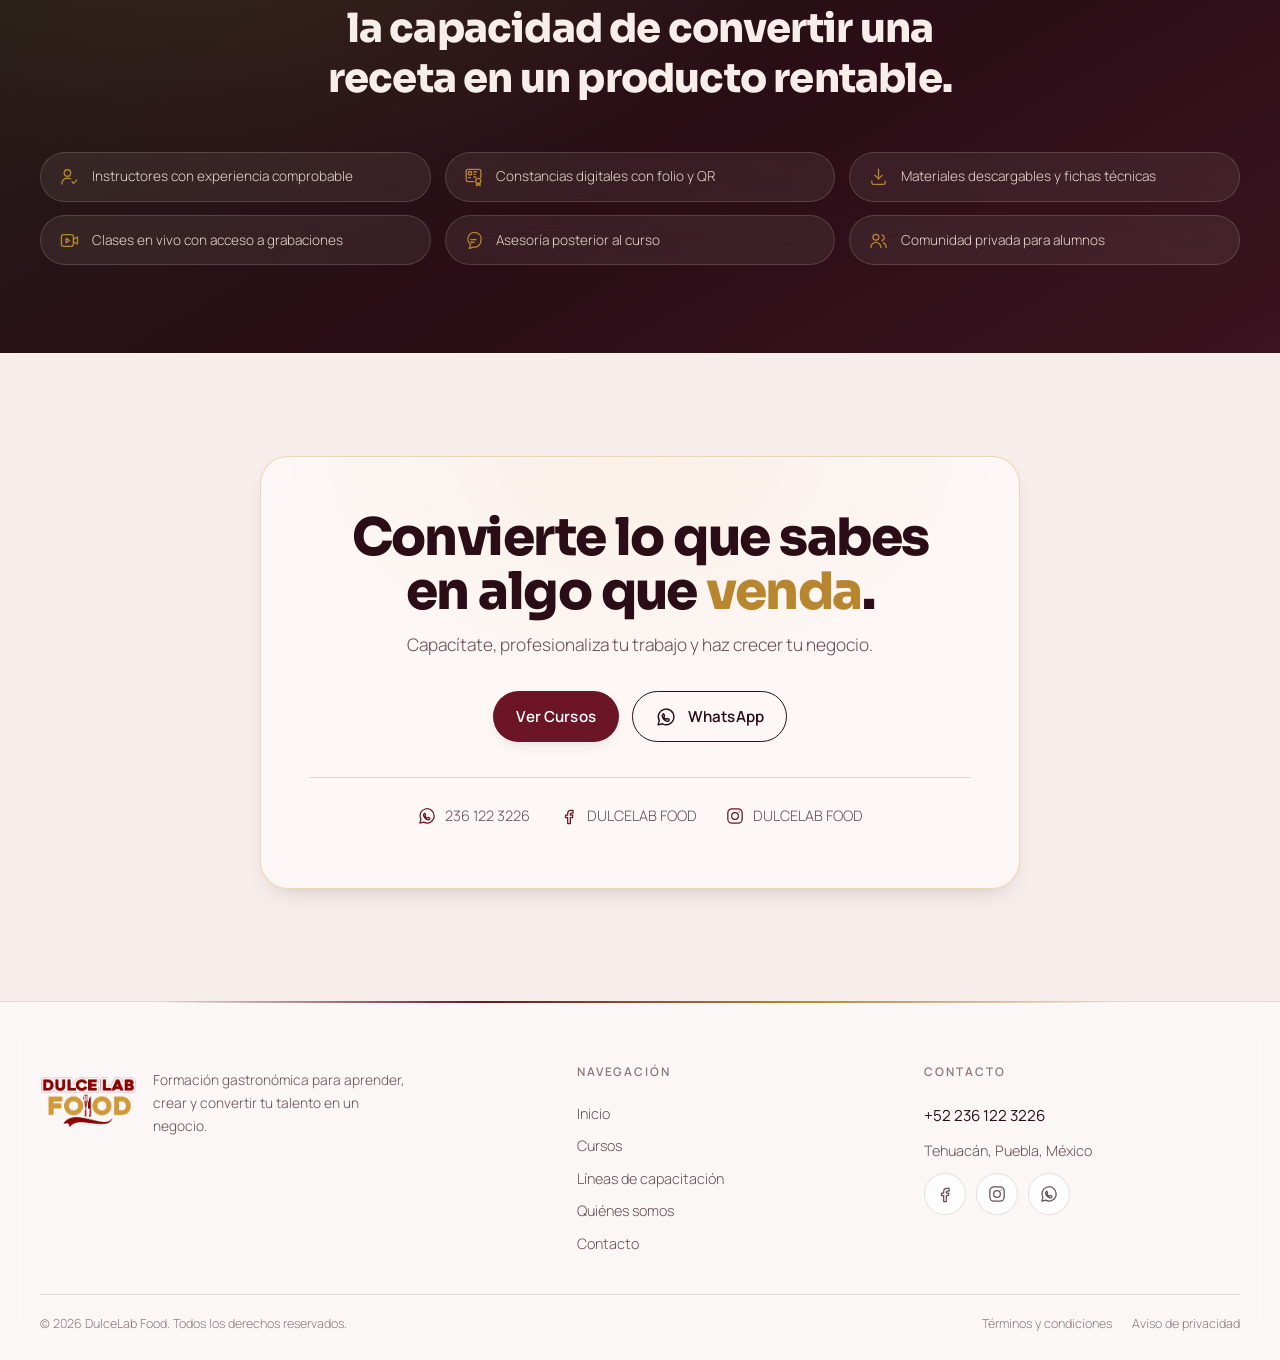
==== commit 670625f0: "Metricas: contar visitas aunque no se haya pulsado Acepto en el aviso de cookies (medicion anonima) " ====
--- a/index.html
+++ b/index.html
@@ -929,7 +929,7 @@
 
 <script src="js/main.js" defer></script>
 <script src="js/encuesta.js" defer></script>
-<script src="js/dlf-metricas.js?v=1" defer></script>
+<script src="js/dlf-metricas.js?v=2" defer></script>
 <script src="js/chatbot.js" defer></script>
 <script src="js/carrusel.js?v=20261007-3" defer></script>
 <!-- ═══════════════════════════════════════════════════════════════
